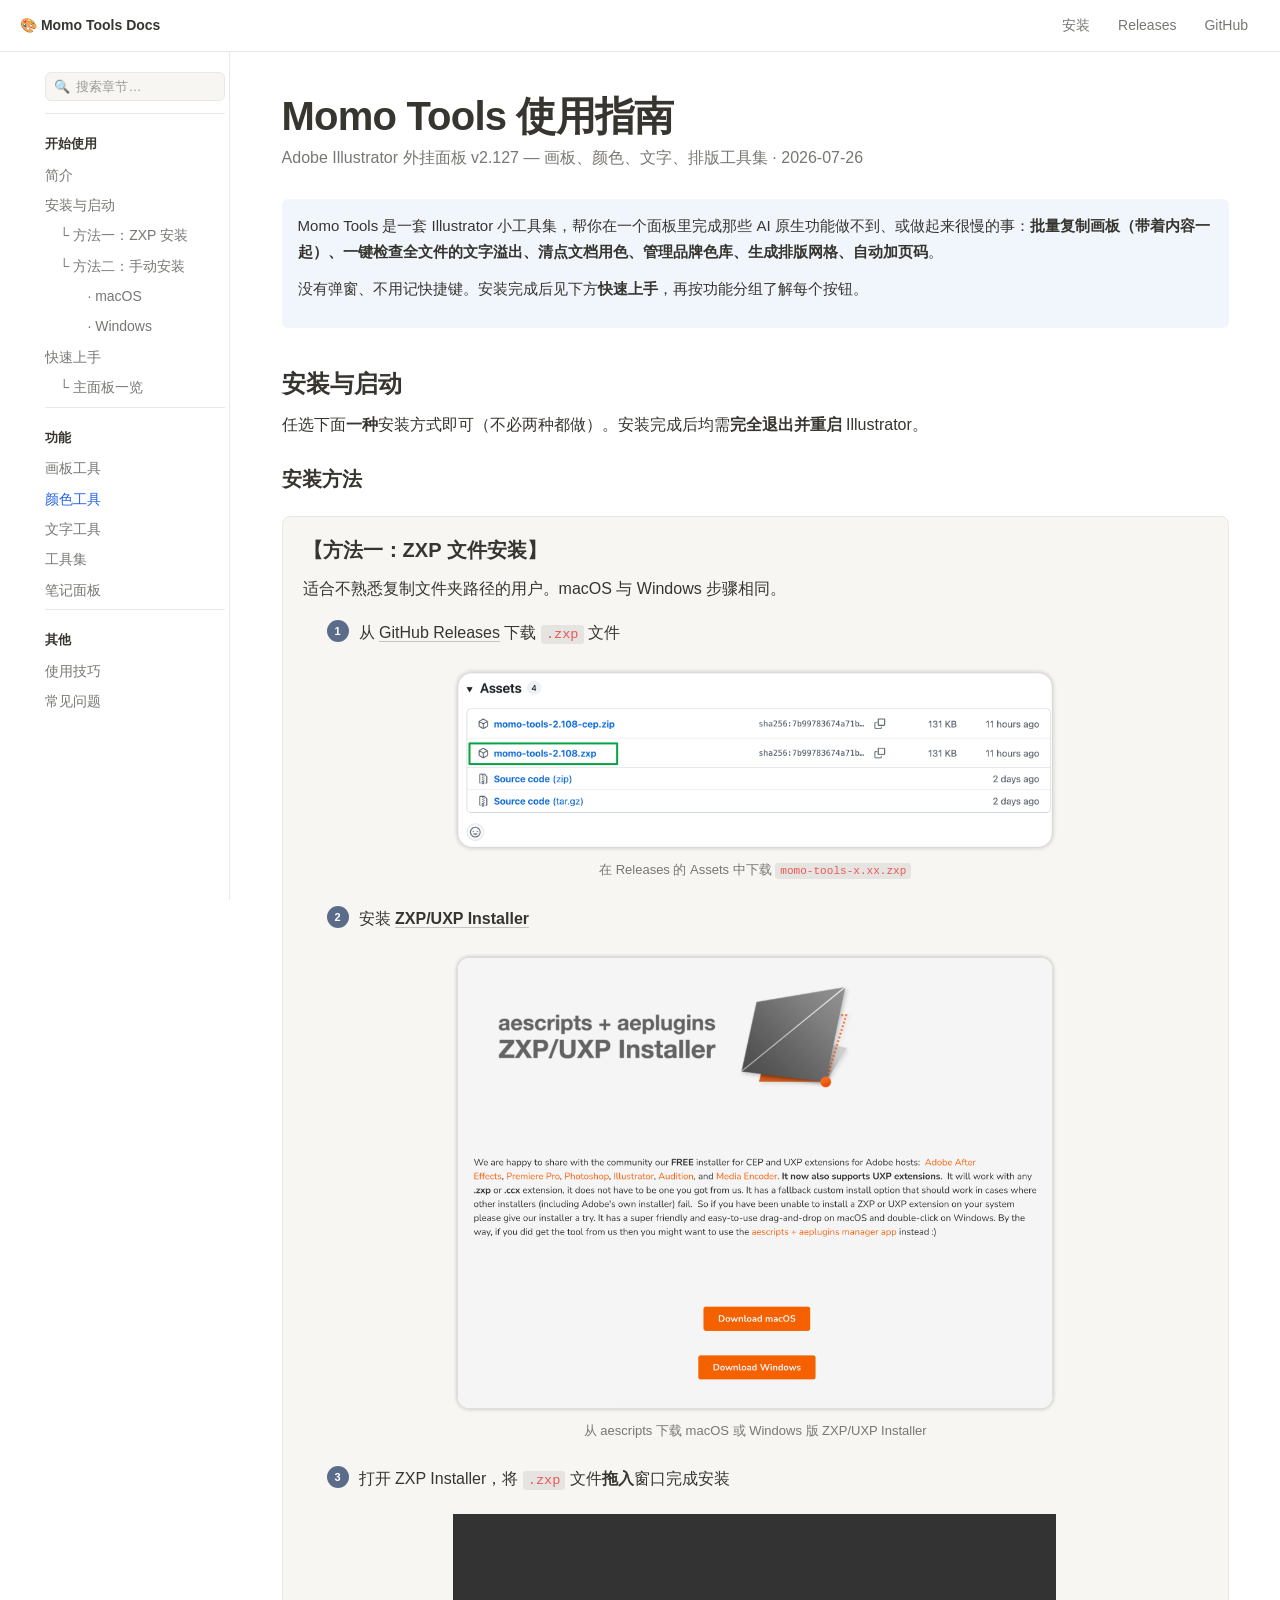
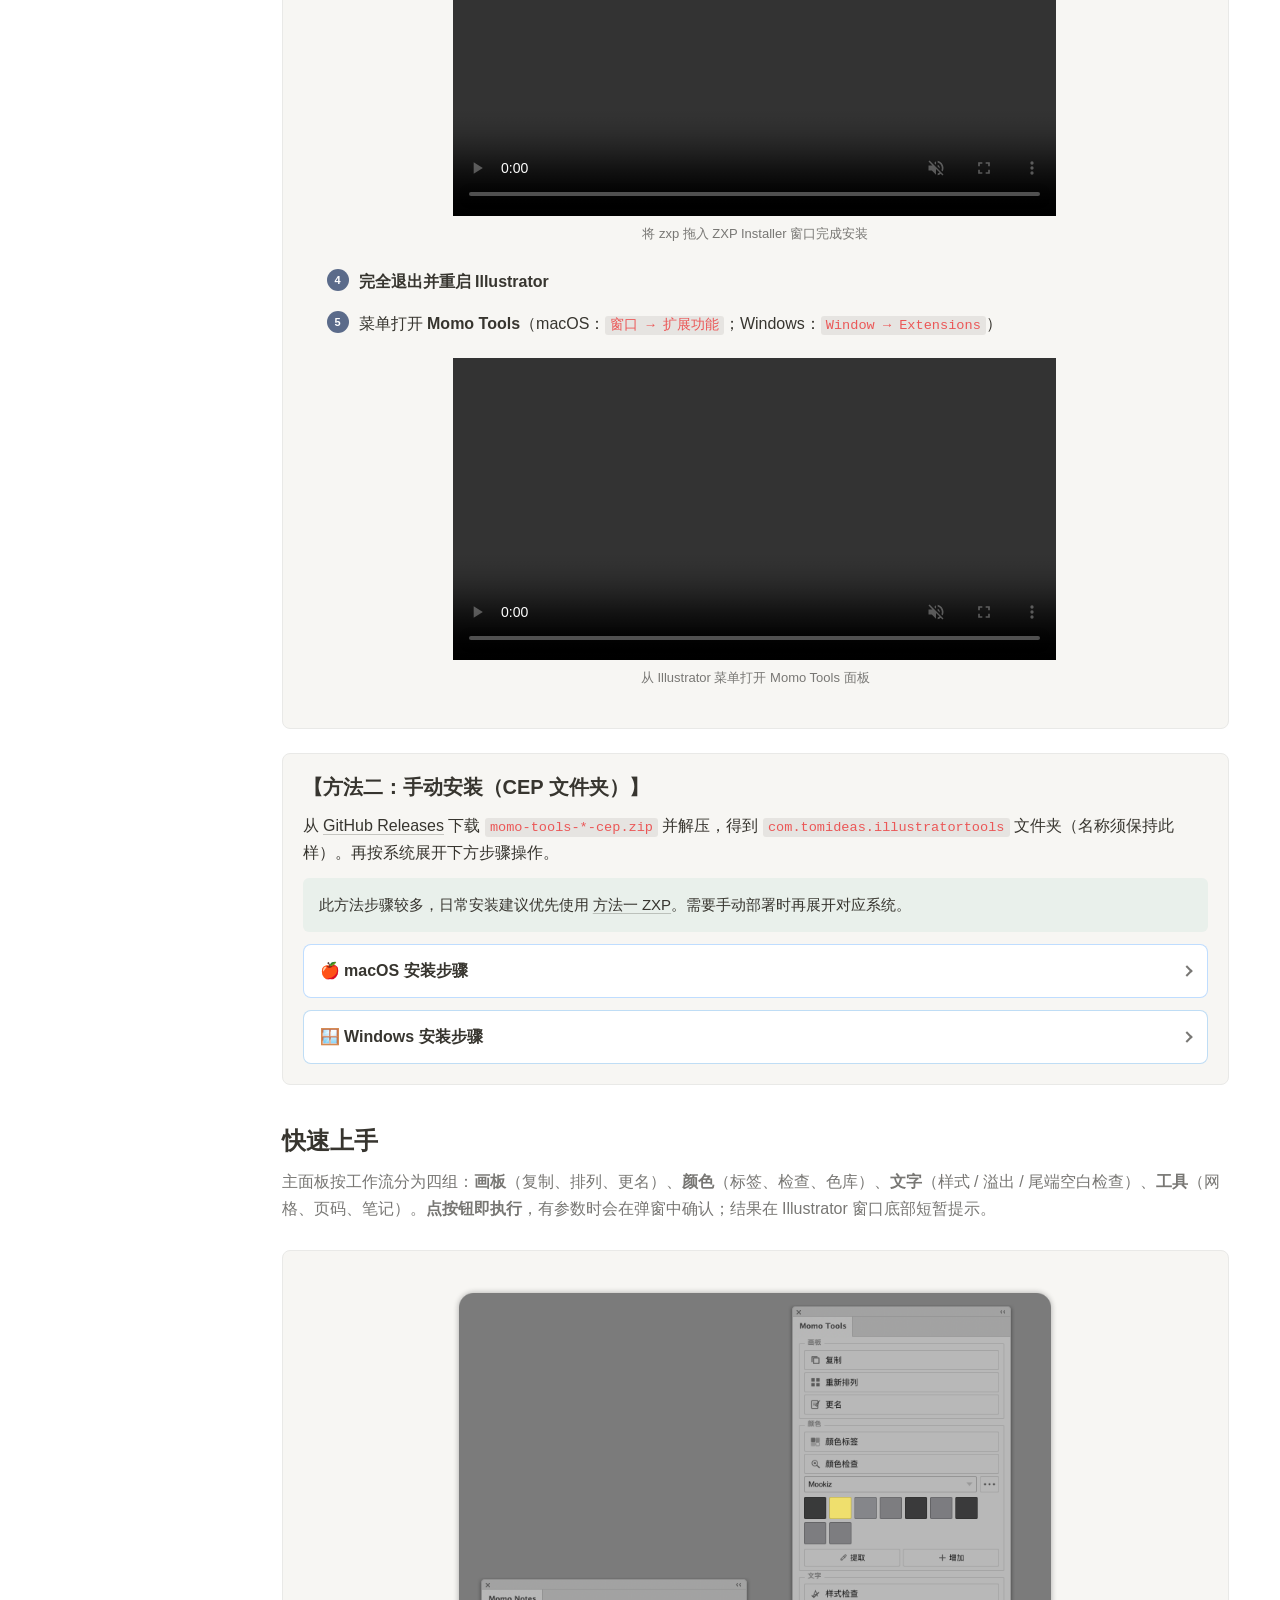
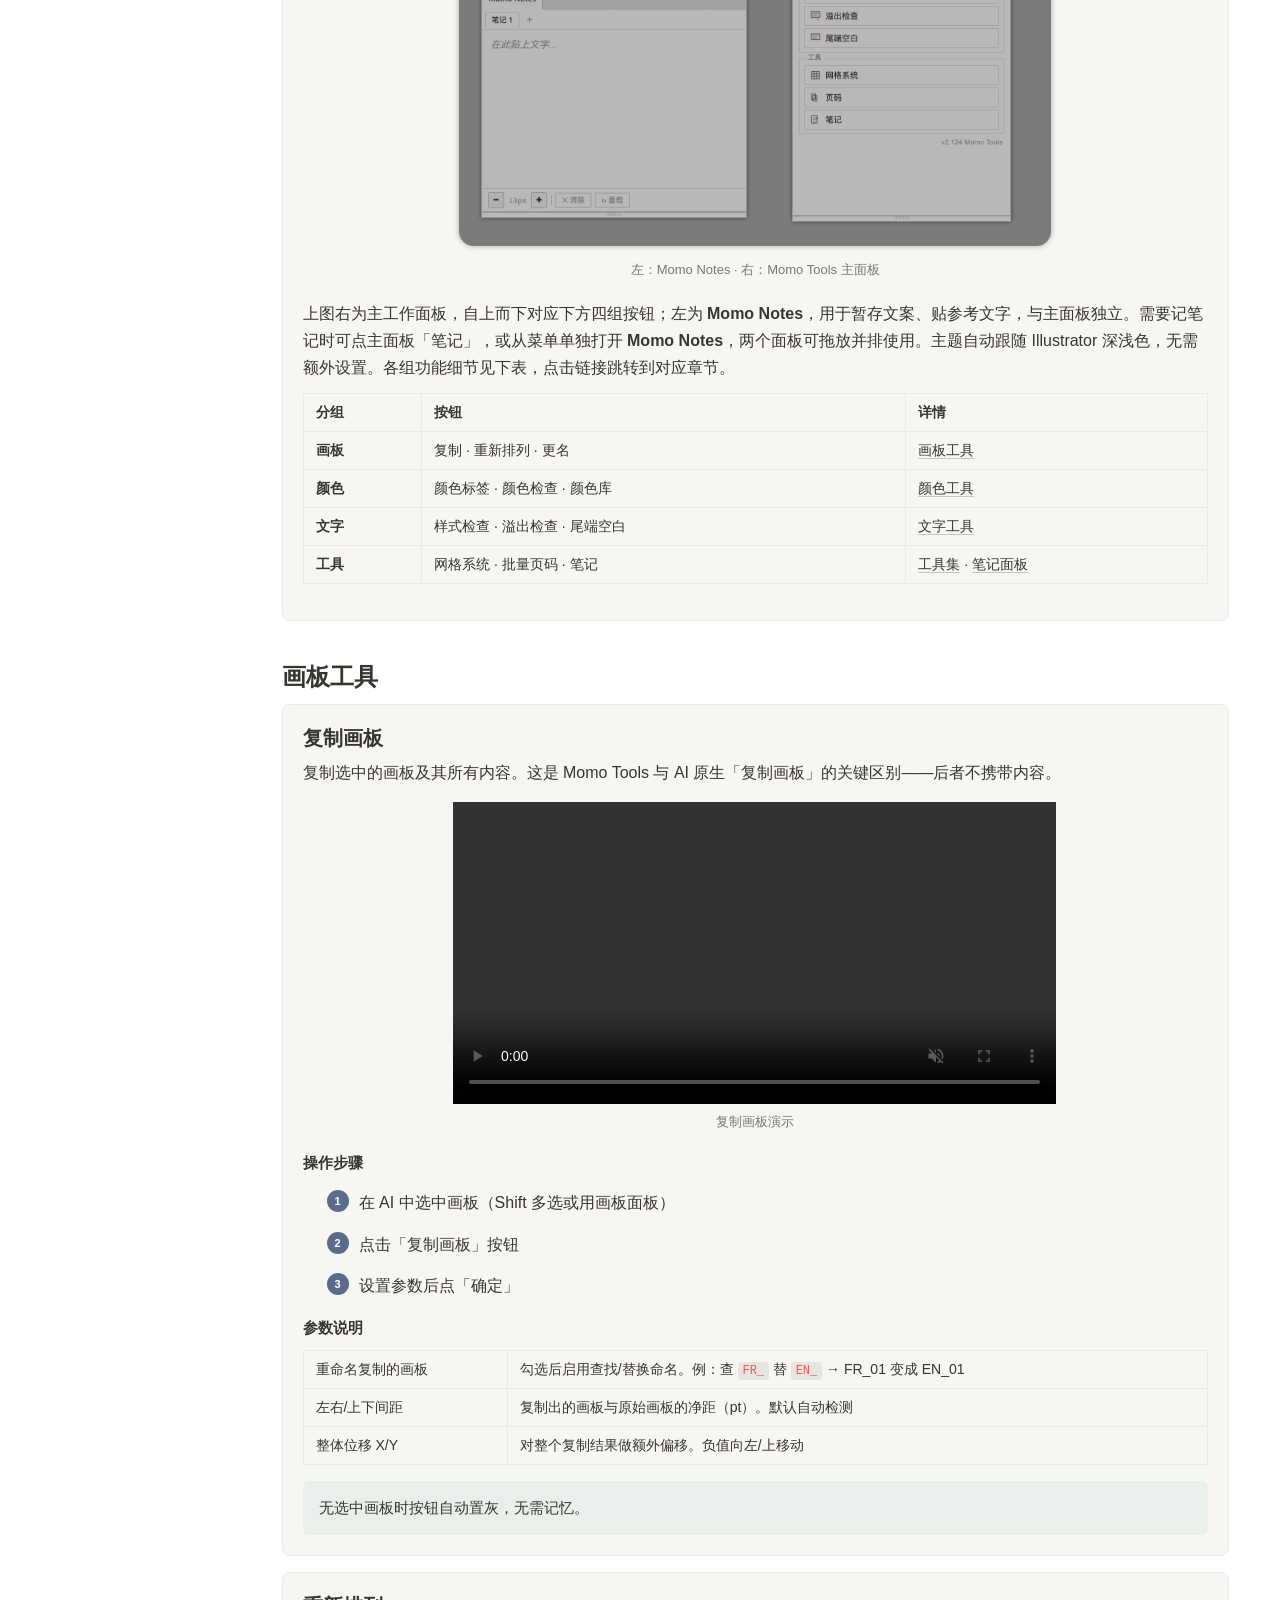
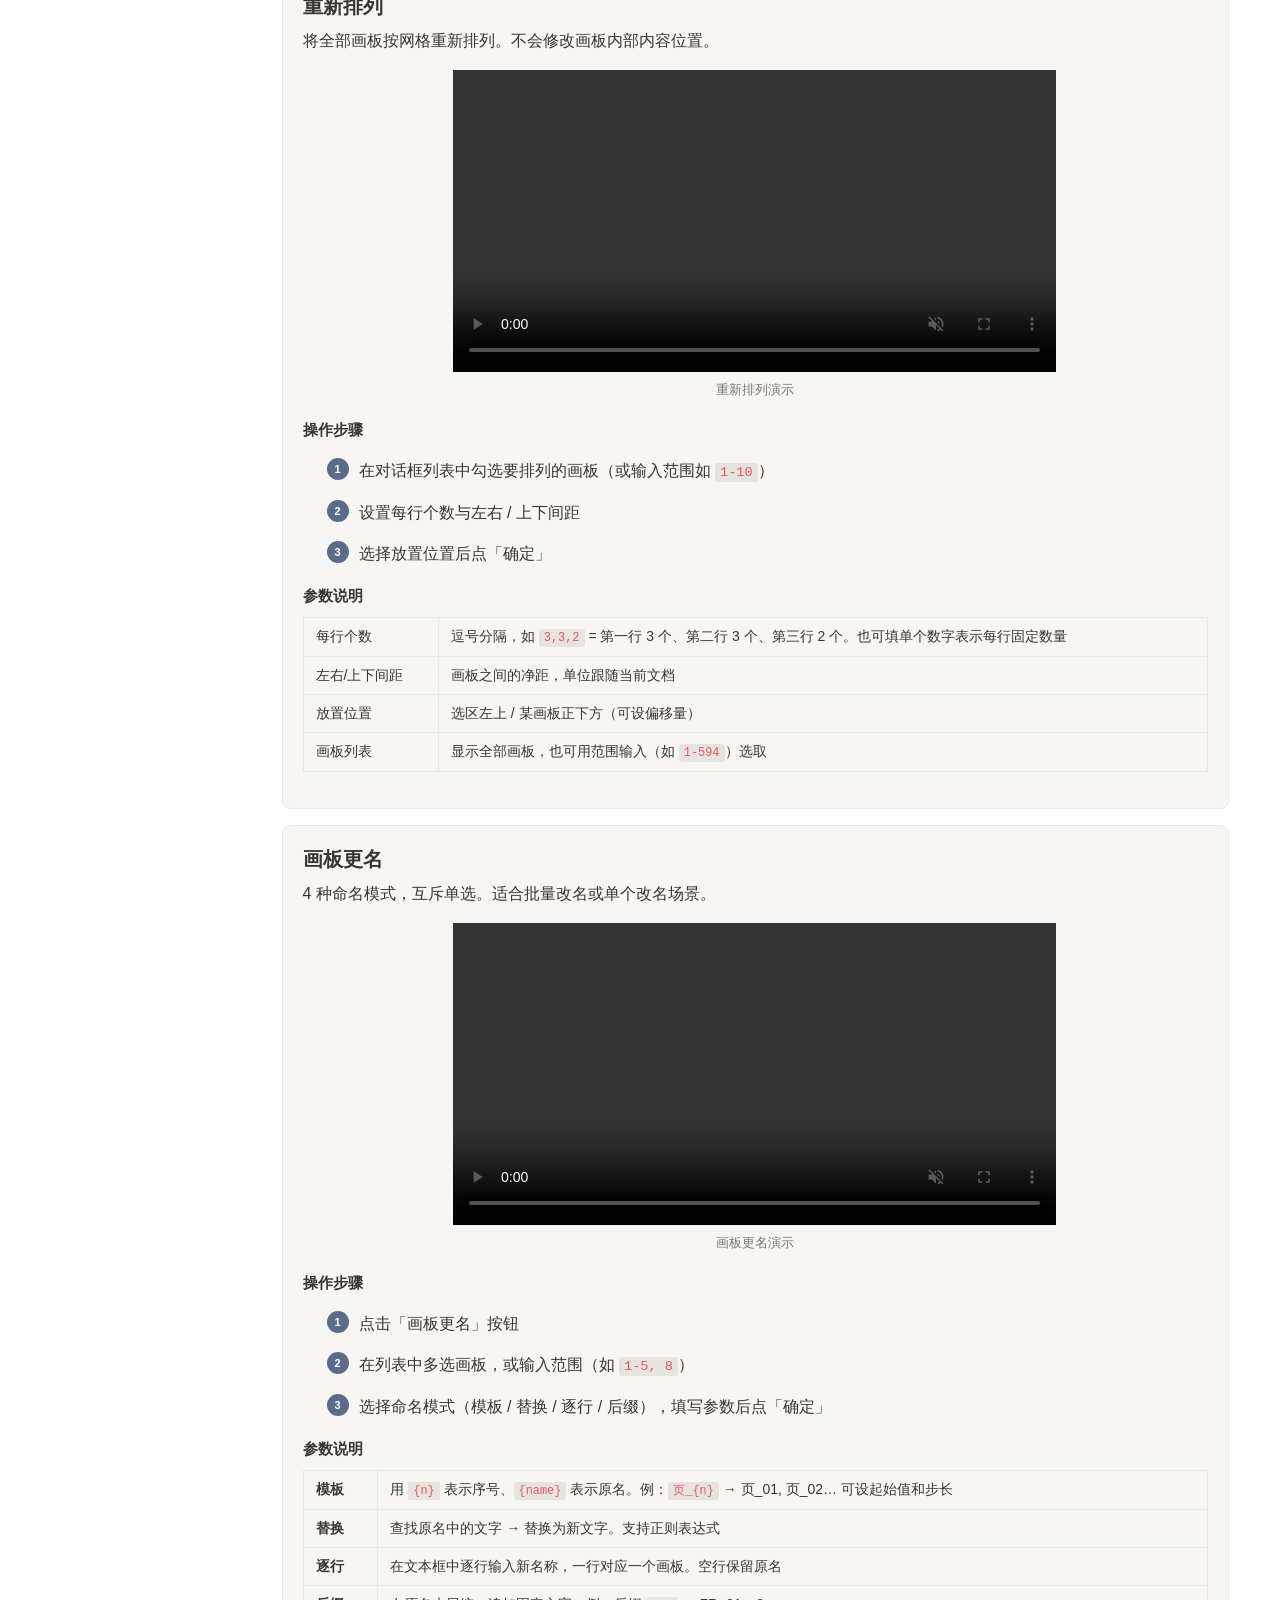
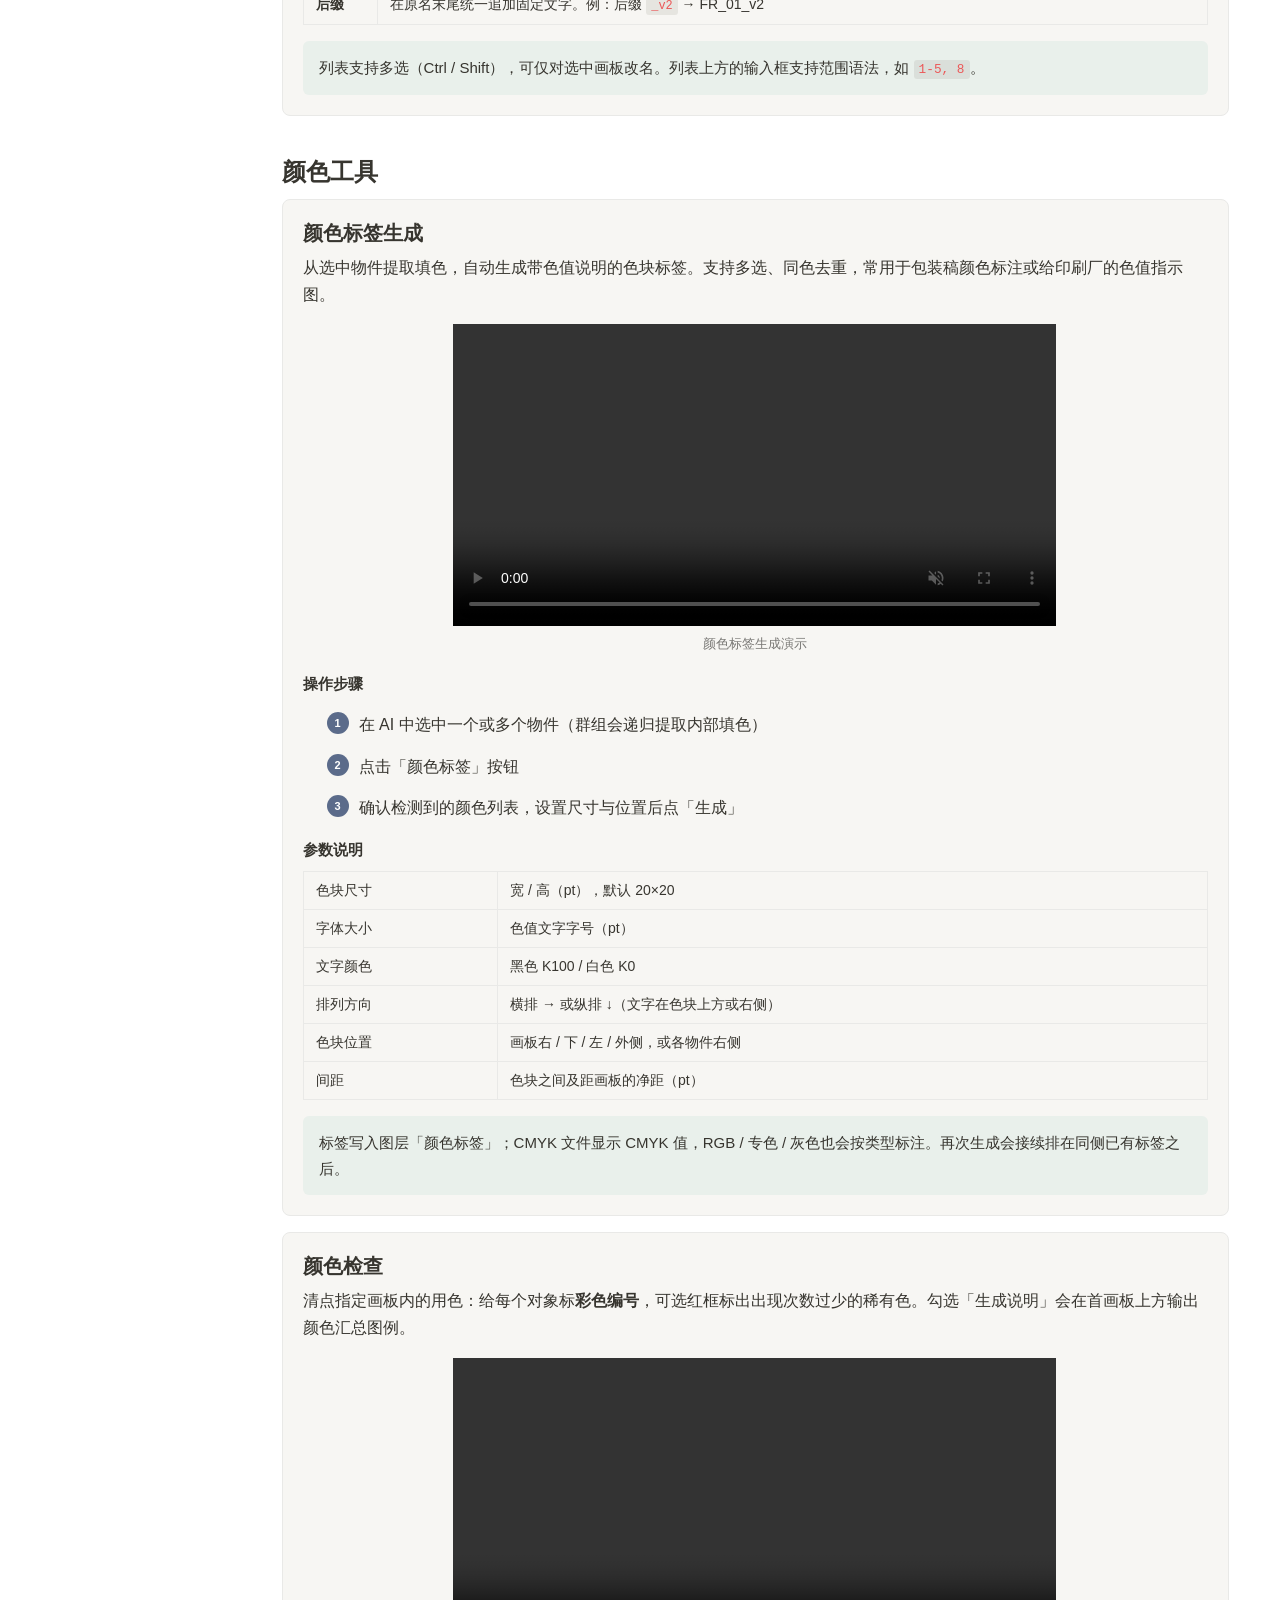
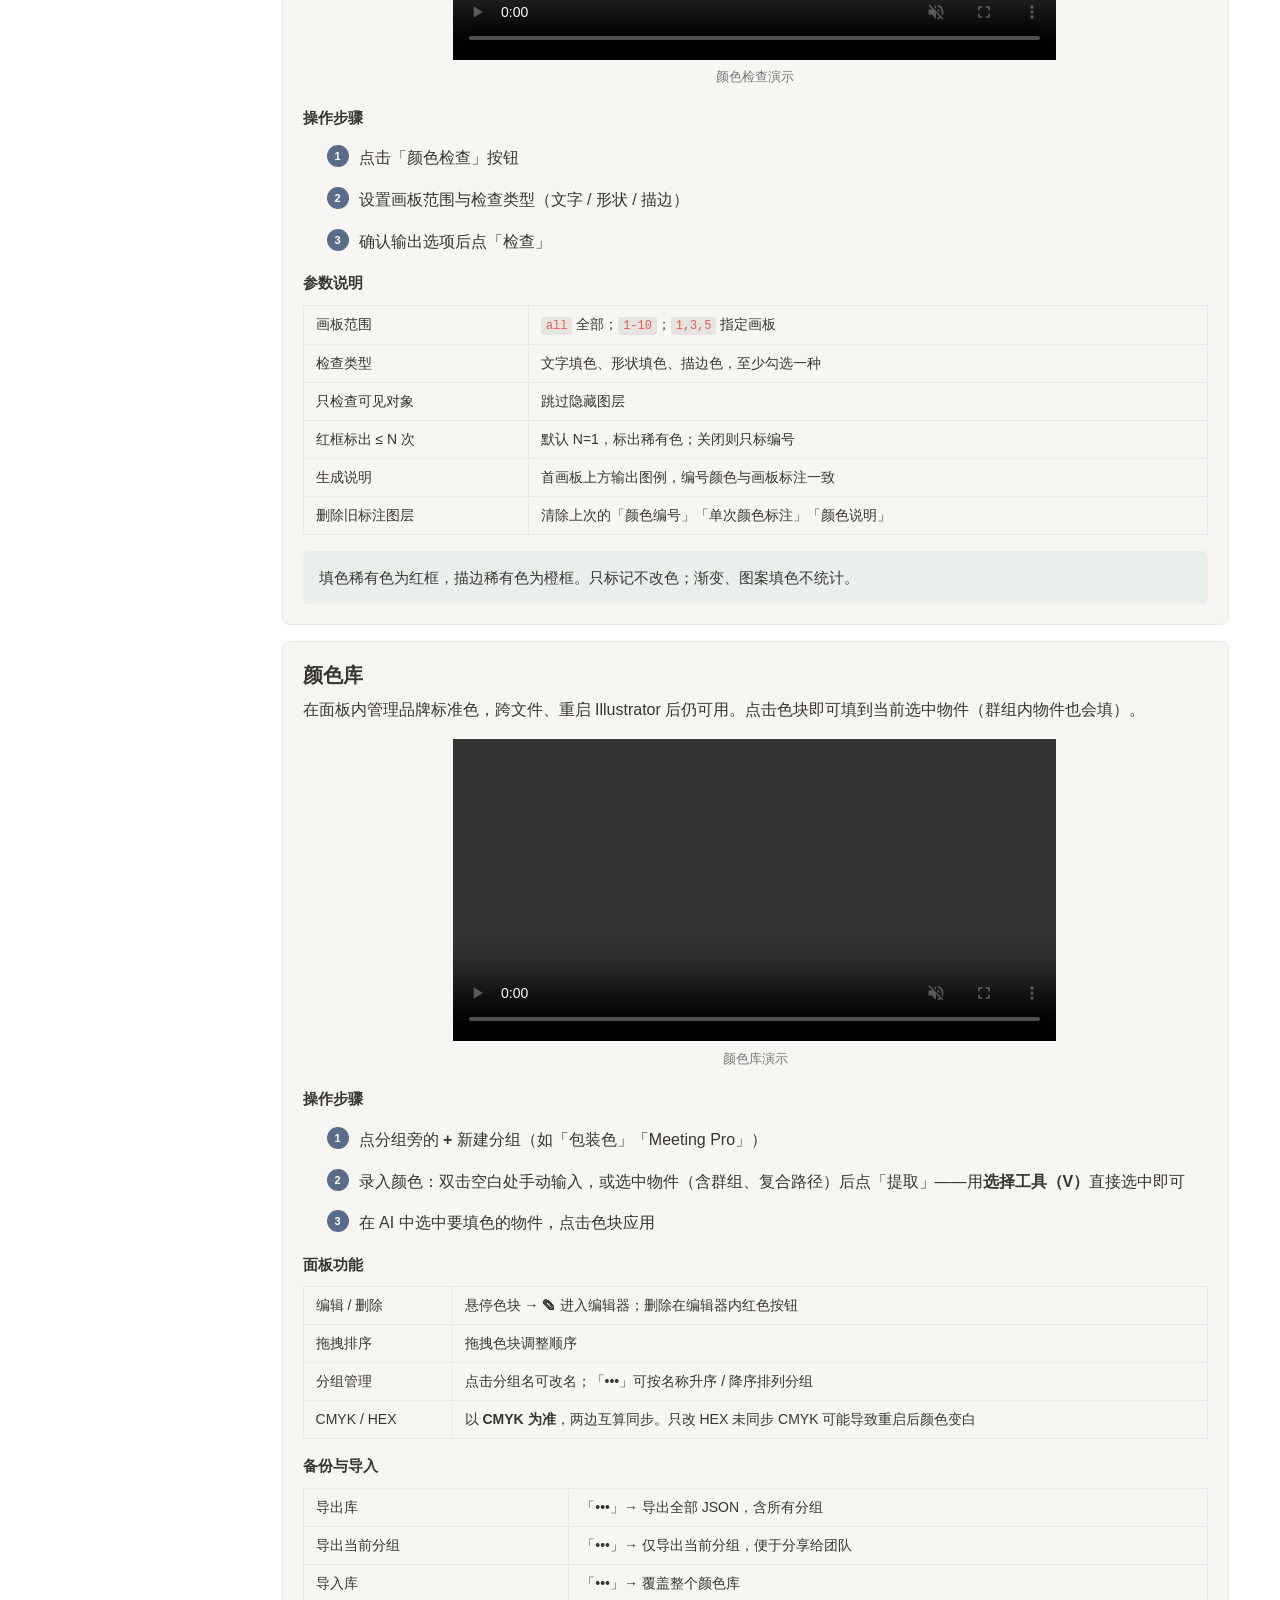
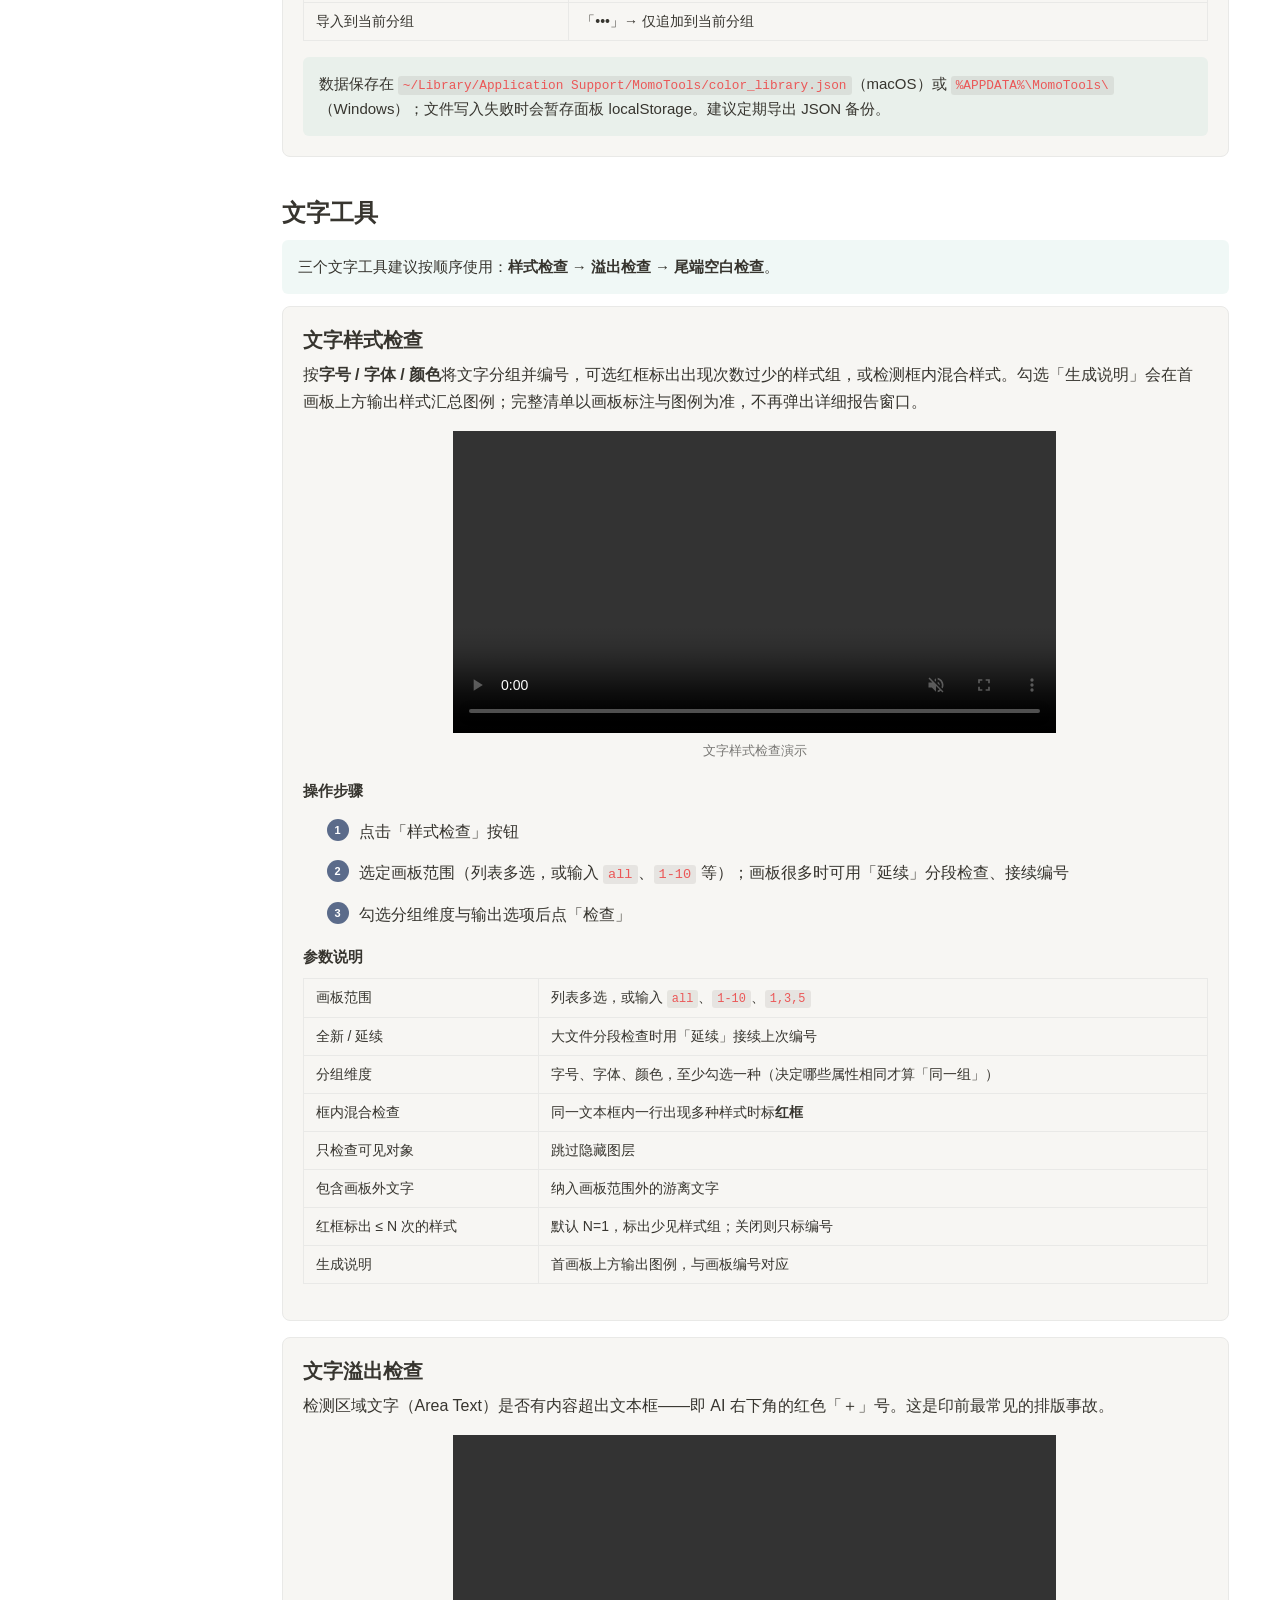
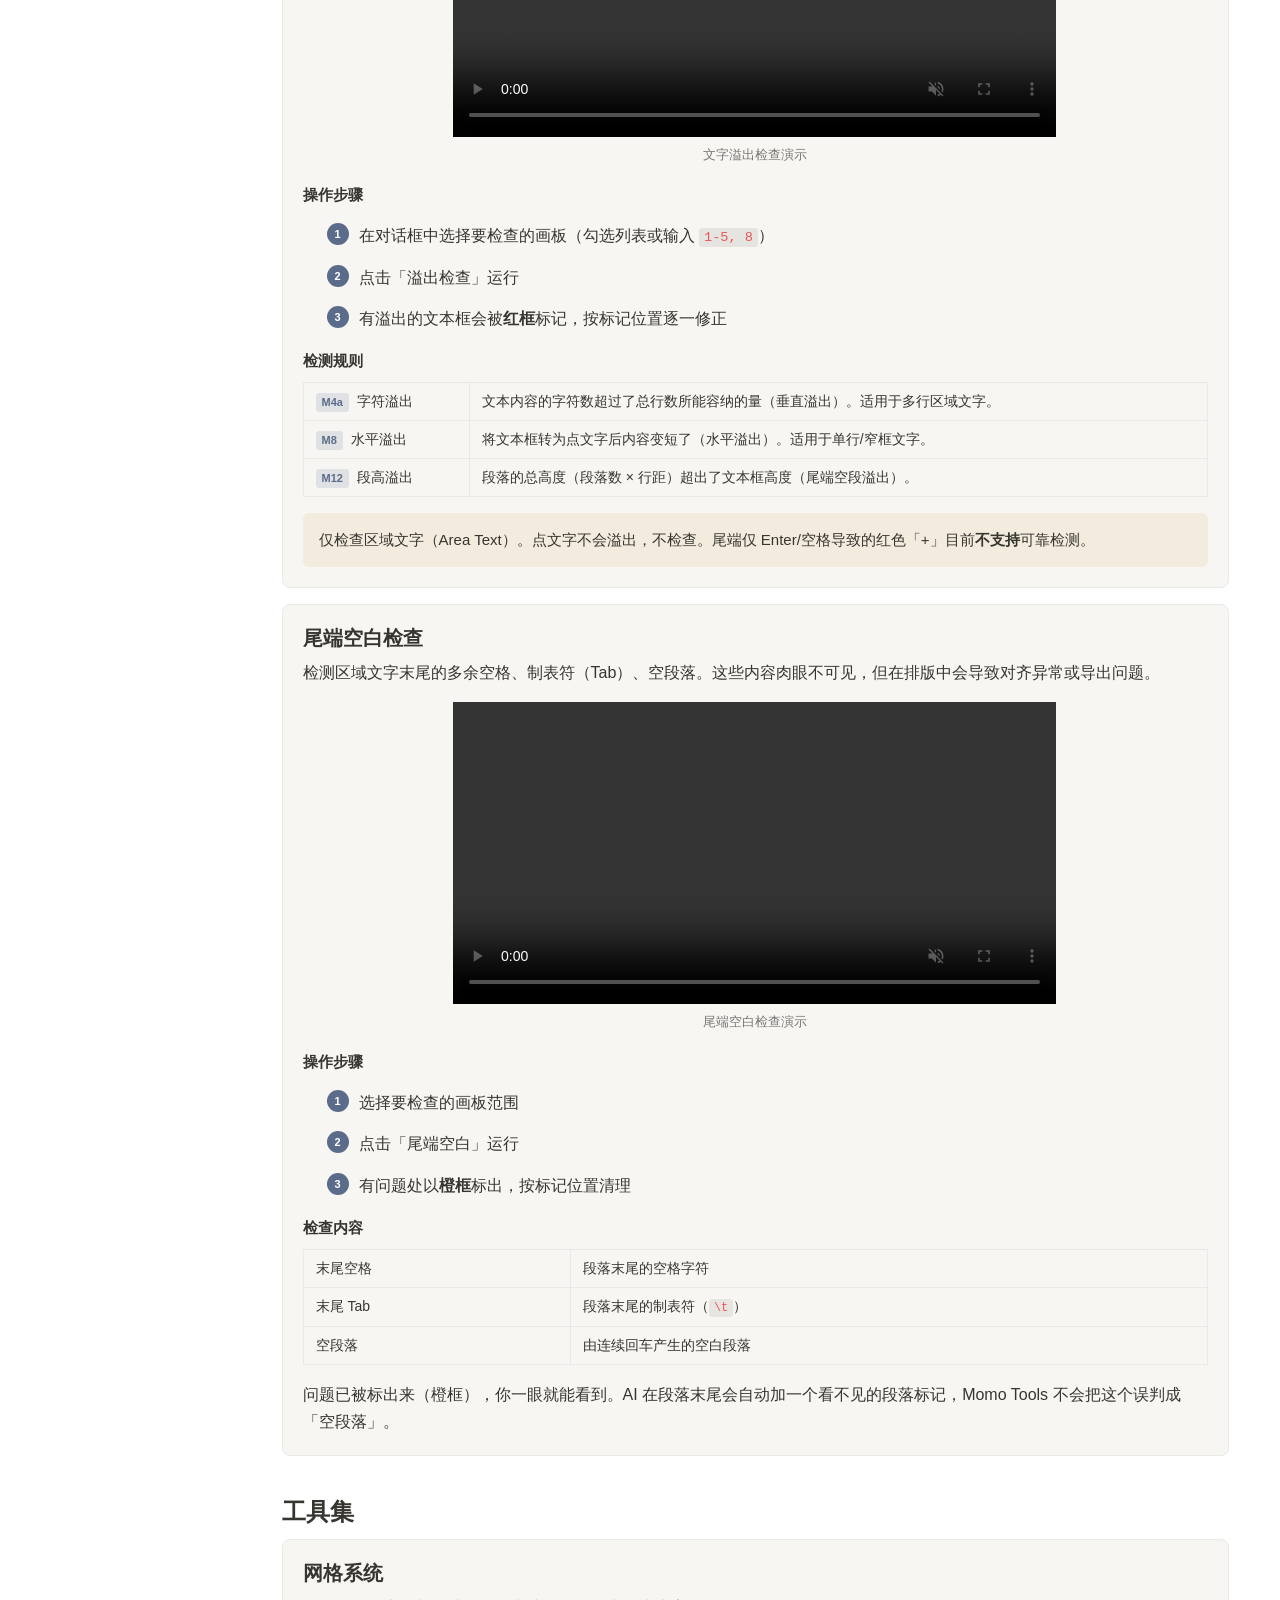
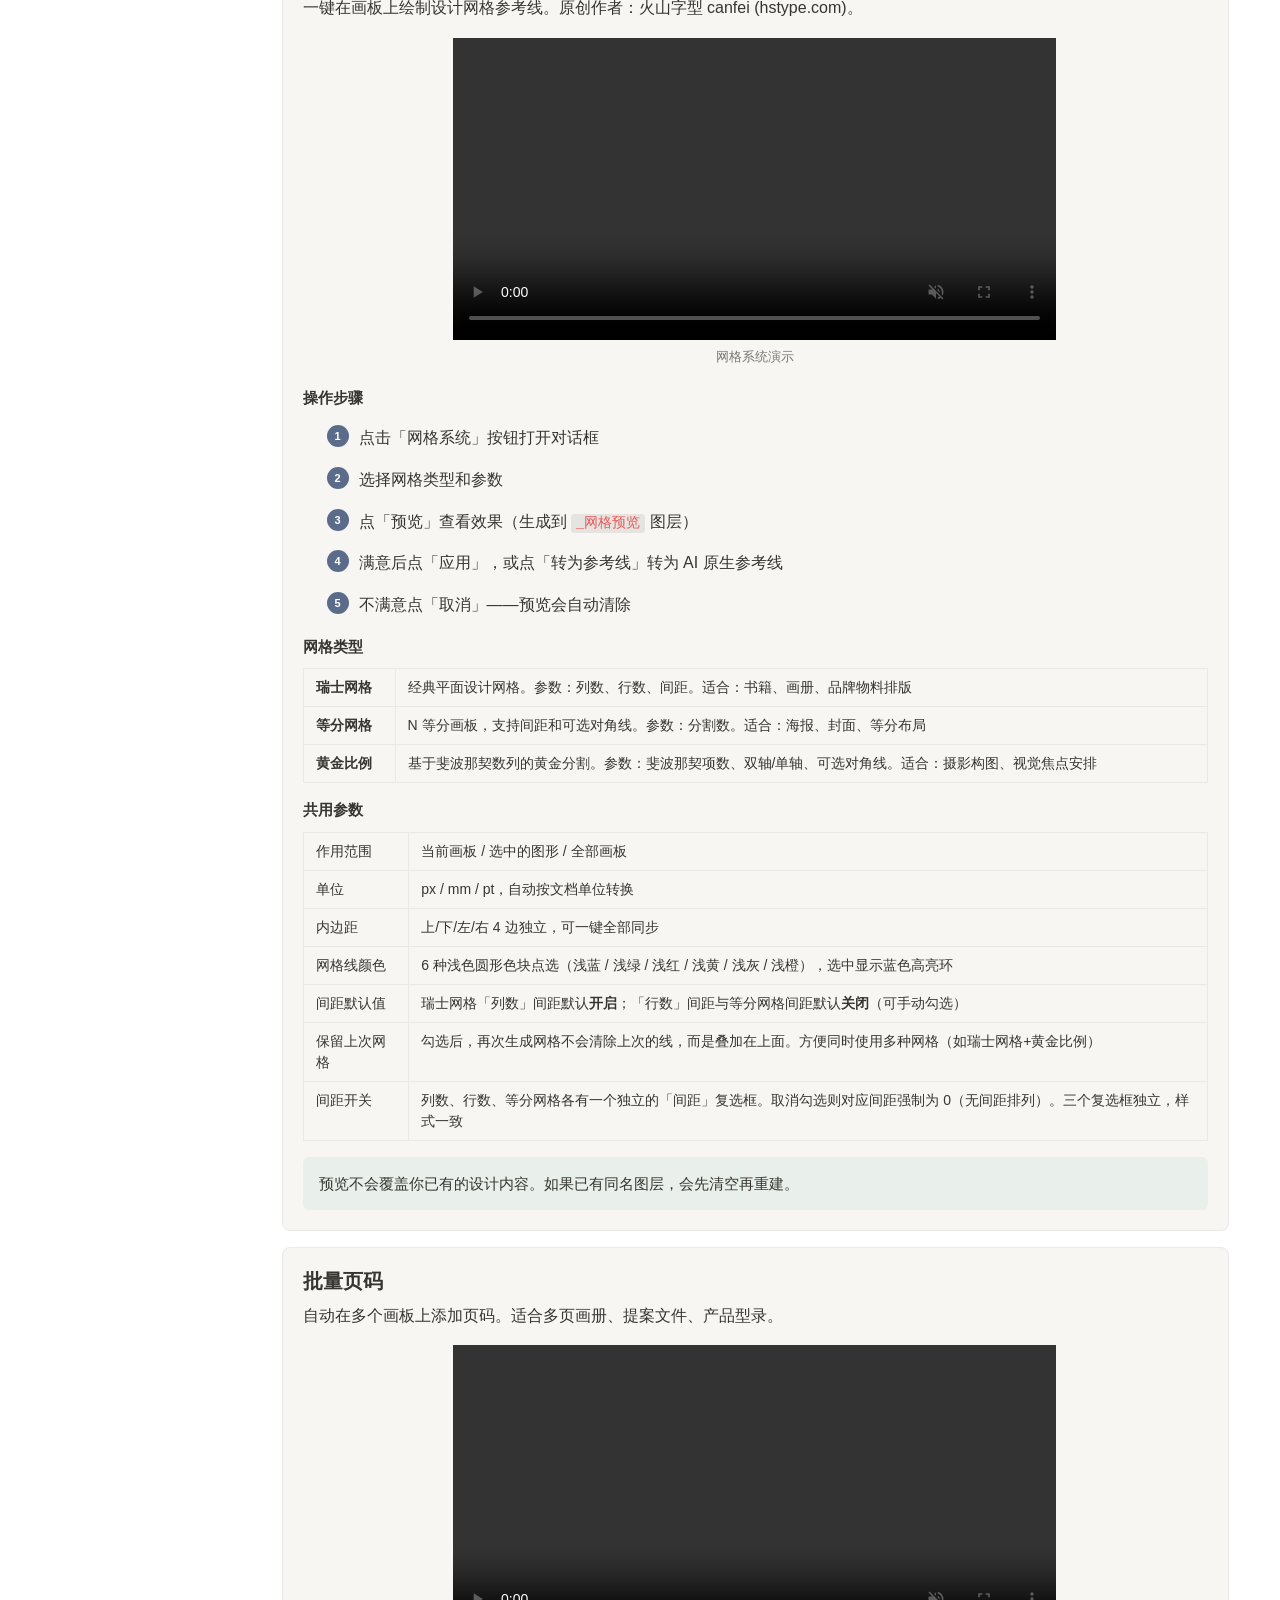
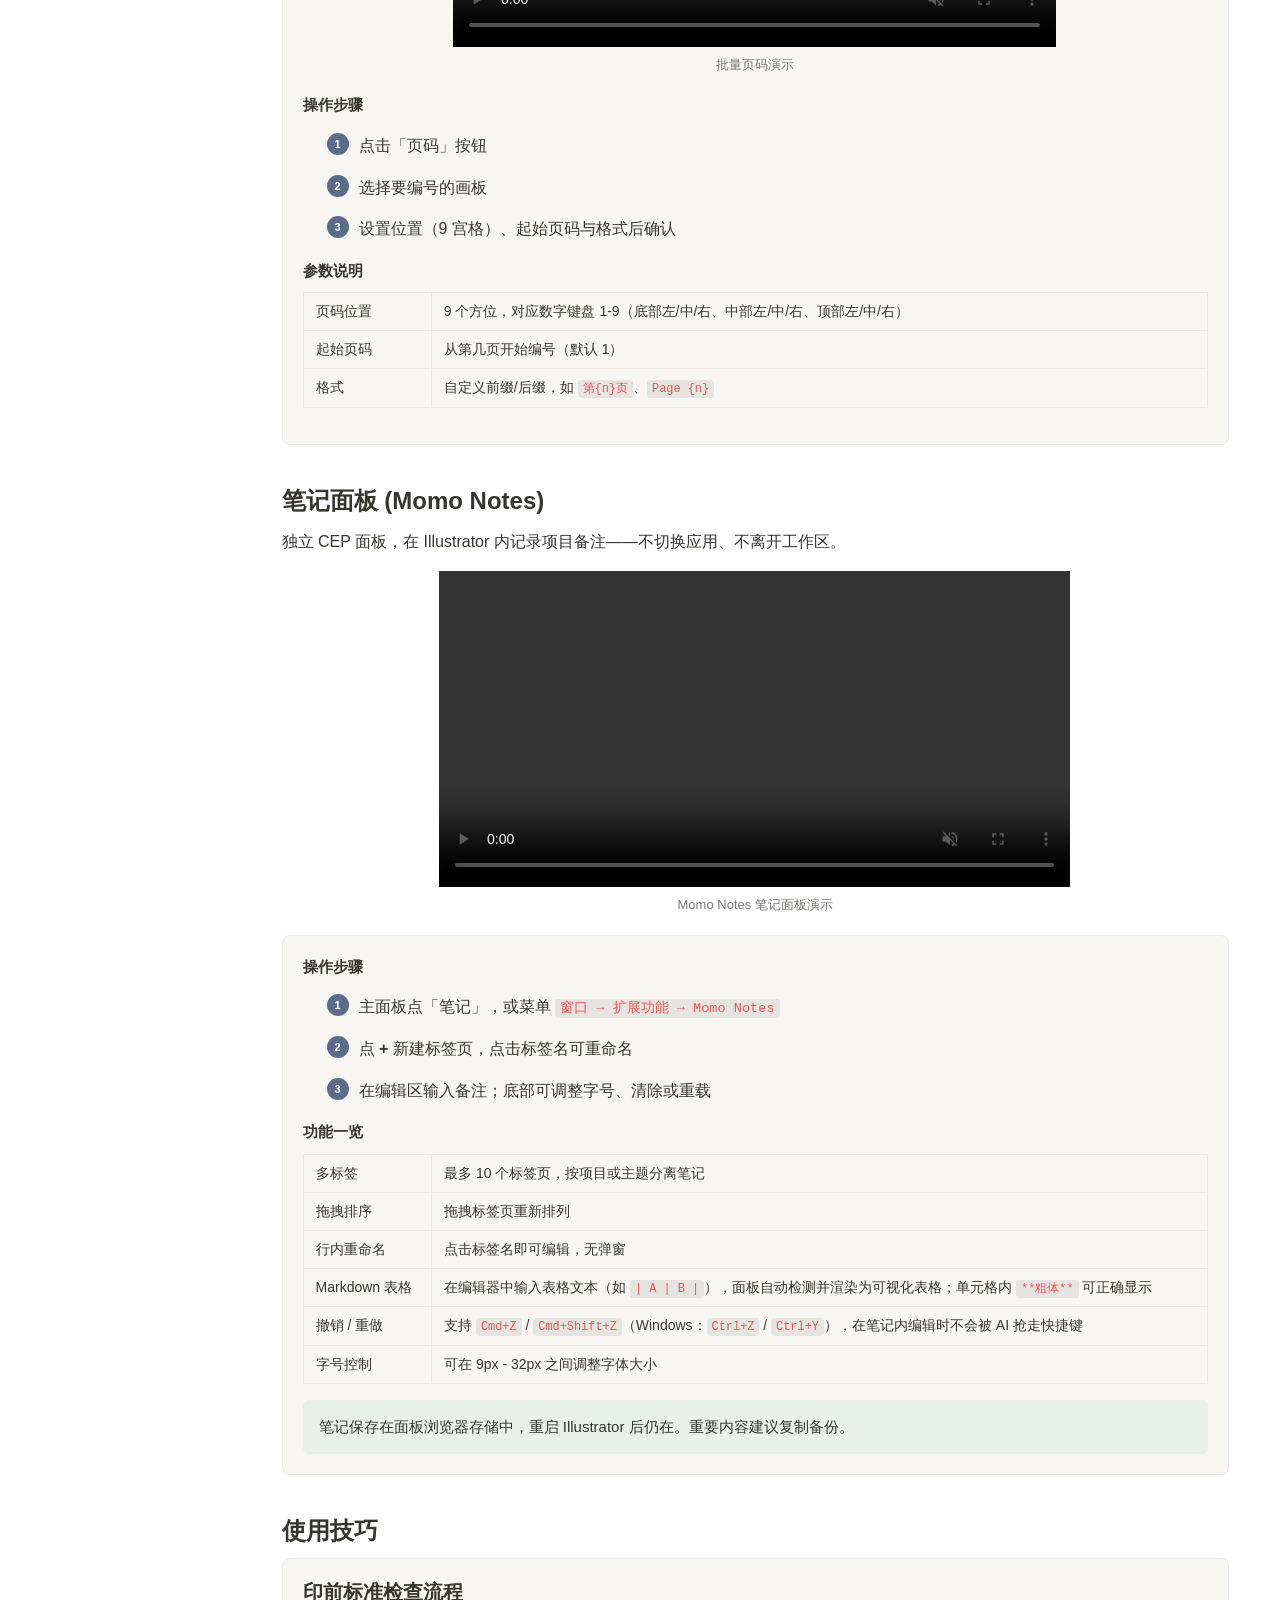
==== site/index.html @ 43fa93d0 "feat: add native select-same color shortcuts" ====
<!DOCTYPE html>
<html lang="zh-CN">
<head>
<meta charset="utf-8">
<meta name="viewport" content="width=device-width, initial-scale=1.0">
<title>Momo Tools v2.127 — 使用指南</title>
<link rel="stylesheet" href="docs.css">
<script src="docs.js" defer></script>
</head>
<body>

<header class="site-header">
  <a class="logo" href="#">🎨 Momo Tools Docs</a>
  <nav>
    <a href="#install" class="hide-mobile">安装</a>
    <a href="https://github.com/tomideas/momo-illustrator/releases" class="hide-mobile" target="_blank" rel="noopener">Releases</a>
    <a href="https://github.com/tomideas/momo-illustrator" class="hide-mobile" target="_blank" rel="noopener">GitHub</a>
    <button class="menu-toggle" type="button" aria-label="菜单">☰</button>
  </nav>
</header>

<div class="backdrop"></div>
<div class="page-wrapper">

<aside class="sidebar">
  <div class="sidebar-search">
    <span class="search-icon">🔍</span>
    <input type="search" placeholder="搜索章节…" autocomplete="off">
  </div>
  <div class="group-title">开始使用</div>
  <a href="#intro">简介</a>
  <a href="#install">安装与启动</a>
  <a href="#install-method-zxp">　└ 方法一：ZXP 安装</a>
  <a href="#install-method-cep">　└ 方法二：手动安装</a>
  <a href="#install-mac">　　　· macOS</a>
  <a href="#install-win">　　　· Windows</a>
  <a href="#quick">快速上手</a>
  <a href="#quick-panel">　└ 主面板一览</a>
  <div class="group-title">功能</div>
  <a href="#artboard">画板工具</a>
  <a href="#color">颜色工具</a>
  <a href="#text">文字工具</a>
  <a href="#tools">工具集</a>
  <a href="#notes">笔记面板</a>
  <div class="group-title">其他</div>
  <a href="#tips">使用技巧</a>
  <a href="#trouble">常见问题</a>
</aside>

<main class="main-content">

<h1 id="intro">Momo Tools 使用指南</h1>
<p class="page-desc">Adobe Illustrator 外挂面板 v2.127 — 画板、颜色、文字、排版工具集 · 2026-07-26</p>

<div class="callout info">
  <p>Momo Tools 是一套 Illustrator 小工具集，帮你在一个面板里完成那些 AI 原生功能做不到、或做起来很慢的事：<strong>批量复制画板（带着内容一起）、一键检查全文件的文字溢出、清点文档用色、管理品牌色库、生成排版网格、自动加页码</strong>。</p>
  <p>没有弹窗、不用记快捷键。安装完成后见下方<b>快速上手</b>，再按功能分组了解每个按钮。</p>
</div>

<!-- ====== 安装 ====== -->
<h2 id="install">安装与启动</h2>

<p>任选下面<b>一种</b>安装方式即可（不必两种都做）。安装完成后均需<b>完全退出并重启</b> Illustrator。</p>

<h3 id="install-methods">安装方法</h3>

<!-- ── 方法一 ZXP ── -->
<div class="card install-method" id="install-method-zxp">
  <h3>【方法一：ZXP 文件安装】</h3>
  <p>适合不熟悉复制文件夹路径的用户。macOS 与 Windows 步骤相同。</p>
  <ol class="steps">
    <li>从 <a href="https://github.com/tomideas/momo-illustrator/releases" target="_blank" rel="noopener">GitHub Releases</a> 下载 <code>.zxp</code> 文件</li>
  </ol>
  <figure class="doc-figure">
    <img class="doc-img doc-img-native" src="assets/images/install-releases-download.png" alt="GitHub Releases 下载 momo-tools-x.xx.zxp">
    <figcaption>在 Releases 的 Assets 中下载 <code>momo-tools-x.xx.zxp</code></figcaption>
  </figure>
  <ol class="steps steps-continue-from-1">
    <li>安装 <a href="https://aescripts.com/learn/post/zxp-installer?gad_source=1&amp;gad_campaignid=21051771972&amp;gbraid=0AAAAADprpt3zHNyBAMEpo2vrQSe2mP9rE&amp;gclid=Cj0KCQjwo_PRBhDNARIsAEcVALV3GlBMOLZ4ccLZ74xMORhFPK1XuaMqygiVQCLKqHvOdWchvnQTolMaAkIMEALw_wcB" target="_blank" rel="noopener"><b>ZXP/UXP Installer</b></a></li>
  </ol>
  <figure class="doc-figure">
    <img class="doc-img doc-img-native" src="assets/images/install-zxp-installer-download.png" alt="aescripts ZXP/UXP Installer 下载页">
    <figcaption>从 aescripts 下载 macOS 或 Windows 版 ZXP/UXP Installer</figcaption>
  </figure>
  <ol class="steps steps-continue-from-2">
    <li>打开 ZXP Installer，将 <code>.zxp</code> 文件<b>拖入</b>窗口完成安装</li>
  </ol>
  <figure class="doc-figure">
    <video class="doc-video" src="assets/videos/install-zxp-demo.mp4" autoplay muted loop playsinline controls preload="auto">
      您的浏览器不支持视频播放。请<a href="assets/videos/install-zxp-demo.mp4">下载视频</a>查看 ZXP 安装过程。
    </video>
    <figcaption>将 zxp 拖入 ZXP Installer 窗口完成安装</figcaption>
  </figure>
  <ol class="steps steps-continue">
    <li><b>完全退出并重启 Illustrator</b></li>
    <li>菜单打开 <b>Momo Tools</b>（macOS：<code>窗口 → 扩展功能</code>；Windows：<code>Window → Extensions</code>）</li>
  </ol>
  <figure class="doc-figure">
    <video class="doc-video" src="assets/videos/install-open-panel.mp4" autoplay muted loop playsinline controls preload="auto">
      您的浏览器不支持视频播放。请<a href="assets/videos/install-open-panel.mp4">下载视频</a>查看从菜单打开 Momo Tools 的过程。
    </video>
    <figcaption>从 Illustrator 菜单打开 Momo Tools 面板</figcaption>
  </figure>
</div>

<!-- ── 方法二 手动 CEP ── -->
<div class="card install-method" id="install-method-cep">
  <h3>【方法二：手动安装（CEP 文件夹）】</h3>
  <p>从 <a href="https://github.com/tomideas/momo-illustrator/releases" target="_blank" rel="noopener">GitHub Releases</a> 下载 <code>momo-tools-*-cep.zip</code> 并解压，得到 <code>com.tomideas.illustratortools</code> 文件夹（名称须保持此样）。再按系统展开下方步骤操作。</p>
  <p class="callout tip">此方法步骤较多，日常安装建议优先使用 <a href="#install-method-zxp">方法一 ZXP</a>。需要手动部署时再展开对应系统。</p>

  <details class="doc-toggle platform-section mac" id="install-mac">
    <summary>🍎 macOS 安装步骤</summary>
    <div class="doc-toggle-body">

  <div class="card">
    <h4>1. 创建扩展目录（首次安装必做）</h4>
    <p>macOS 通常没有现成的 CEP 文件夹，需自行创建：</p>
    <pre>mkdir -p ~/Library/Application\ Support/Adobe/CEP/extensions
open ~/Library/Application\ Support/Adobe/CEP/extensions</pre>
    <p>目标路径（Finder 中「前往文件夹」可粘贴）：</p>
    <pre>~/Library/Application Support/Adobe/CEP/extensions/</pre>
    <p>完整示例（把 <code>你的用户名</code> 换成实际用户名）：</p>
    <pre>/Users/你的用户名/Library/Application Support/Adobe/CEP/extensions/</pre>
    <!-- 截图占位：assets/images/install-mac-folder.png -->
  </div>

  <div class="card">
    <h4>2. 放入扩展文件夹</h4>
    <p>将解压得到的 <code>com.tomideas.illustratortools</code> 拖入上一步打开的 <code>extensions</code> 文件夹。</p>
    <p>最终应存在：</p>
    <pre>.../CEP/extensions/com.tomideas.illustratortools/</pre>
  </div>

  <div class="card" id="install-debug-mac">
    <h4>3. 启用未签名扩展（首次必做）</h4>
    <p>Momo Tools 为开发版 CEP 扩展，须开启 <b>PlayerDebugMode</b>。请先<b>完全退出</b> Illustrator，再打开「终端」执行：</p>
    <pre>defaults write com.adobe.CSXS.11 PlayerDebugMode 1
defaults write com.adobe.CSXS.12 PlayerDebugMode 1</pre>
    <p class="callout info">Illustrator 2024 及更新版本通常对应 <b>CSXS.12</b>；较旧版本用 <b>CSXS.11</b>。两条都执行可兼容不同版本。</p>
  </div>

  <div class="card">
    <h4>4. 启动面板</h4>
    <ol class="steps">
      <li>完全退出并重新打开 Adobe Illustrator</li>
      <li>菜单栏：<b>窗口</b> → <b>扩展功能</b> → <b>Momo Tools</b>（部分版本为 <b>窗口</b> → <b>扩展</b>）</li>
      <li>笔记面板：<b>窗口</b> → <b>扩展功能</b> → <b>Momo Notes</b>，或主面板「笔记」按钮</li>
    </ol>
    <p>面板底部显示版本号即表示加载成功。</p>
  </div>

  <div class="card">
    <h4>5. 卸载（macOS）</h4>
    <p>删除以下文件夹后重启 Illustrator：</p>
    <pre>~/Library/Application Support/Adobe/CEP/extensions/com.tomideas.illustratortools</pre>
    <p class="callout tip">颜色库在 <code>~/Library/Application Support/MomoTools/</code>，笔记在面板存储中，卸载扩展不会删除它们。</p>
  </div>

    </div>
  </details>

  <details class="doc-toggle platform-section win" id="install-win">
    <summary>🪟 Windows 安装步骤</summary>
    <div class="doc-toggle-body">

  <div class="card">
    <h4>1. 创建扩展目录（首次安装必做）</h4>
    <p>Windows 通常没有现成的 CEP 文件夹，需自行创建。任选一种方式：</p>
    <p><b>方式 A — 资源管理器</b></p>
    <ol>
      <li>打开资源管理器，地址栏输入 <code>%APPDATA%</code> 回车</li>
      <li>若无 <code>Adobe</code> 文件夹则新建</li>
      <li>在 <code>Adobe</code> 下新建 <code>CEP</code>，再在 <code>CEP</code> 下新建 <code>extensions</code></li>
    </ol>
    <p><b>方式 B — 命令提示符</b></p>
    <pre>mkdir "%APPDATA%\Adobe\CEP\extensions"
explorer "%APPDATA%\Adobe\CEP\extensions"</pre>
    <p>目标路径：</p>
    <pre>%APPDATA%\Adobe\CEP\extensions\</pre>
    <p>完整示例：</p>
    <pre>C:\Users\你的用户名\AppData\Roaming\Adobe\CEP\extensions\</pre>
    <!-- 截图占位：assets/images/install-win-folder.png -->
  </div>

  <div class="card">
    <h4>2. 放入扩展文件夹</h4>
    <p>将解压得到的 <code>com.tomideas.illustratortools</code> 文件夹复制到 <code>extensions</code> 内。</p>
    <p>最终应存在：</p>
    <pre>...\Adobe\CEP\extensions\com.tomideas.illustratortools\</pre>
  </div>

  <div class="card" id="install-debug-win">
    <h4>3. 启用未签名扩展（首次必做）</h4>
    <p>请先<b>完全退出</b> Illustrator，打开「命令提示符」执行：</p>
    <pre>reg add HKCU\Software\Adobe\CSXS.11 /v PlayerDebugMode /t REG_SZ /d 1 /f
reg add HKCU\Software\Adobe\CSXS.12 /v PlayerDebugMode /t REG_SZ /d 1 /f</pre>
    <p class="callout info">Illustrator 2024 及更新版本通常对应 <b>CSXS.12</b>；较旧版本用 <b>CSXS.11</b>。两条都执行可兼容不同版本。</p>
  </div>

  <div class="card">
    <h4>4. 启动面板</h4>
    <ol class="steps">
      <li>完全退出并重新打开 Adobe Illustrator</li>
      <li>菜单栏：<b>Window</b> → <b>Extensions</b> → <b>Momo Tools</b></li>
      <li>笔记面板：<b>Window</b> → <b>Extensions</b> → <b>Momo Notes</b>，或主面板「笔记」按钮</li>
    </ol>
    <p>面板底部显示版本号即表示加载成功。</p>
  </div>

  <div class="card">
    <h4>5. 卸载（Windows）</h4>
    <p>删除以下文件夹后重启 Illustrator：</p>
    <pre>%APPDATA%\Adobe\CEP\extensions\com.tomideas.illustratortools</pre>
    <p class="callout tip">颜色库在 <code>%APPDATA%\MomoTools\</code>，笔记在面板存储中，卸载扩展不会删除它们。</p>
  </div>

    </div>
  </details>
</div>

<!-- ====== 快速上手 ====== -->
<h2 id="quick">快速上手</h2>
<p class="page-desc">主面板按工作流分为四组：<b>画板</b>（复制、排列、更名）、<b>颜色</b>（标签、检查、色库）、<b>文字</b>（样式 / 溢出 / 尾端空白检查）、<b>工具</b>（网格、页码、笔记）。<b>点按钮即执行</b>，有参数时会在弹窗中确认；结果在 Illustrator 窗口底部短暂提示。</p>

<div class="card" id="quick-panel">
  <figure class="doc-figure">
    <img class="doc-img doc-img-native" src="assets/images/panel-layout.png" alt="Momo Tools 主面板与 Momo Notes 笔记面板">
    <figcaption>左：Momo Notes · 右：Momo Tools 主面板</figcaption>
  </figure>
  <p>上图右为主工作面板，自上而下对应下方四组按钮；左为 <b>Momo Notes</b>，用于暂存文案、贴参考文字，与主面板独立。需要记笔记时可点主面板「笔记」，或从菜单单独打开 <b>Momo Notes</b>，两个面板可拖放并排使用。主题自动跟随 Illustrator 深浅色，无需额外设置。各组功能细节见下表，点击链接跳转到对应章节。</p>
  <table>
    <tr><th>分组</th><th>按钮</th><th>详情</th></tr>
    <tr><td><b>画板</b></td><td>复制 · 重新排列 · 更名</td><td><a href="#artboard">画板工具</a></td></tr>
    <tr><td><b>颜色</b></td><td>颜色标签 · 颜色检查 · 颜色库</td><td><a href="#color">颜色工具</a></td></tr>
    <tr><td><b>文字</b></td><td>样式检查 · 溢出检查 · 尾端空白</td><td><a href="#text">文字工具</a></td></tr>
    <tr><td><b>工具</b></td><td>网格系统 · 批量页码 · 笔记</td><td><a href="#tools">工具集</a> · <a href="#notes">笔记面板</a></td></tr>
  </table>
</div>

<!-- ====== 画板工具 ====== -->
<h2 id="artboard">画板工具</h2>

<div class="card">
  <h3>复制画板</h3>
  <p>复制选中的画板及其所有内容。这是 Momo Tools 与 AI 原生「复制画板」的关键区别——后者不携带内容。</p>

  <figure class="doc-figure">
    <video class="doc-video" src="assets/videos/artboard-duplicate.mp4" autoplay muted loop playsinline controls preload="auto">
      您的浏览器不支持视频播放。请<a href="assets/videos/artboard-duplicate.mp4">下载视频</a>查看复制画板演示。
    </video>
    <figcaption>复制画板演示</figcaption>
  </figure>

  <h4>操作步骤</h4>
  <ol class="steps">
    <li>在 AI 中选中画板（Shift 多选或用画板面板）</li>
    <li>点击「复制画板」按钮</li>
    <li>设置参数后点「确定」</li>
  </ol>

  <h4>参数说明</h4>
  <table>
    <tr><td>重命名复制的画板</td><td>勾选后启用查找/替换命名。例：查 <code>FR_</code> 替 <code>EN_</code> → FR_01 变成 EN_01</td></tr>
    <tr><td>左右/上下间距</td><td>复制出的画板与原始画板的净距（pt）。默认自动检测</td></tr>
    <tr><td>整体位移 X/Y</td><td>对整个复制结果做额外偏移。负值向左/上移动</td></tr>
  </table>

  <p class="callout tip">无选中画板时按钮自动置灰，无需记忆。</p>
</div>

<div class="card">
  <h3>重新排列</h3>
  <p>将全部画板按网格重新排列。不会修改画板内部内容位置。</p>

  <figure class="doc-figure">
    <video class="doc-video" src="assets/videos/artboard-relayout.mp4" autoplay muted loop playsinline controls preload="auto">
      您的浏览器不支持视频播放。请<a href="assets/videos/artboard-relayout.mp4">下载视频</a>查看重新排列演示。
    </video>
    <figcaption>重新排列演示</figcaption>
  </figure>

  <h4>操作步骤</h4>
  <ol class="steps">
    <li>在对话框列表中勾选要排列的画板（或输入范围如 <code>1-10</code>）</li>
    <li>设置每行个数与左右 / 上下间距</li>
    <li>选择放置位置后点「确定」</li>
  </ol>

  <h4>参数说明</h4>
  <table>
    <tr><td>每行个数</td><td>逗号分隔，如 <code>3,3,2</code> = 第一行 3 个、第二行 3 个、第三行 2 个。也可填单个数字表示每行固定数量</td></tr>
    <tr><td>左右/上下间距</td><td>画板之间的净距，单位跟随当前文档</td></tr>
    <tr><td>放置位置</td><td>选区左上 / 某画板正下方（可设偏移量）</td></tr>
    <tr><td>画板列表</td><td>显示全部画板，也可用范围输入（如 <code>1-594</code>）选取</td></tr>
  </table>
</div>

<div class="card">
  <h3>画板更名</h3>
  <p>4 种命名模式，互斥单选。适合批量改名或单个改名场景。</p>

  <figure class="doc-figure">
    <video class="doc-video" src="assets/videos/artboard-rename.mp4" autoplay muted loop playsinline controls preload="auto">
      您的浏览器不支持视频播放。请<a href="assets/videos/artboard-rename.mp4">下载视频</a>查看画板更名演示。
    </video>
    <figcaption>画板更名演示</figcaption>
  </figure>

  <h4>操作步骤</h4>
  <ol class="steps">
    <li>点击「画板更名」按钮</li>
    <li>在列表中多选画板，或输入范围（如 <code>1-5, 8</code>）</li>
    <li>选择命名模式（模板 / 替换 / 逐行 / 后缀），填写参数后点「确定」</li>
  </ol>

  <h4>参数说明</h4>
  <table>
    <tr><td><b>模板</b></td><td>用 <code>{n}</code> 表示序号、<code>{name}</code> 表示原名。例：<code>页_{n}</code> → 页_01, 页_02… 可设起始值和步长</td></tr>
    <tr><td><b>替换</b></td><td>查找原名中的文字 → 替换为新文字。支持正则表达式</td></tr>
    <tr><td><b>逐行</b></td><td>在文本框中逐行输入新名称，一行对应一个画板。空行保留原名</td></tr>
    <tr><td><b>后缀</b></td><td>在原名末尾统一追加固定文字。例：后缀 <code>_v2</code> → FR_01_v2</td></tr>
  </table>

  <p class="callout tip">列表支持多选（Ctrl / Shift），可仅对选中画板改名。列表上方的输入框支持范围语法，如 <code>1-5, 8</code>。</p>
</div>

<!-- ====== 颜色工具 ====== -->
<h2 id="color">颜色工具</h2>

<div class="card">
  <h3>颜色标签生成</h3>
  <p>从选中物件提取填色，自动生成带色值说明的色块标签。支持多选、同色去重，常用于包装稿颜色标注或给印刷厂的色值指示图。</p>

  <figure class="doc-figure">
    <video class="doc-video" src="assets/videos/color-label.mp4" autoplay muted loop playsinline controls preload="auto">
      您的浏览器不支持视频播放。请<a href="assets/videos/color-label.mp4">下载视频</a>查看颜色标签生成演示。
    </video>
    <figcaption>颜色标签生成演示</figcaption>
  </figure>

  <h4>操作步骤</h4>
  <ol class="steps">
    <li>在 AI 中选中一个或多个物件（群组会递归提取内部填色）</li>
    <li>点击「颜色标签」按钮</li>
    <li>确认检测到的颜色列表，设置尺寸与位置后点「生成」</li>
  </ol>

  <h4>参数说明</h4>
  <table>
    <tr><td>色块尺寸</td><td>宽 / 高（pt），默认 20×20</td></tr>
    <tr><td>字体大小</td><td>色值文字字号（pt）</td></tr>
    <tr><td>文字颜色</td><td>黑色 K100 / 白色 K0</td></tr>
    <tr><td>排列方向</td><td>横排 → 或纵排 ↓（文字在色块上方或右侧）</td></tr>
    <tr><td>色块位置</td><td>画板右 / 下 / 左 / 外侧，或各物件右侧</td></tr>
    <tr><td>间距</td><td>色块之间及距画板的净距（pt）</td></tr>
  </table>

  <p class="callout tip">标签写入图层「颜色标签」；CMYK 文件显示 CMYK 值，RGB / 专色 / 灰色也会按类型标注。再次生成会接续排在同侧已有标签之后。</p>
</div>

<div class="card">
  <h3>颜色检查</h3>
  <p>清点指定画板内的用色：给每个对象标<b>彩色编号</b>，可选红框标出出现次数过少的稀有色。勾选「生成说明」会在首画板上方输出颜色汇总图例。</p>

  <figure class="doc-figure">
    <video class="doc-video" src="assets/videos/color-check.mp4" autoplay muted loop playsinline controls preload="auto">
      您的浏览器不支持视频播放。请<a href="assets/videos/color-check.mp4">下载视频</a>查看颜色检查演示。
    </video>
    <figcaption>颜色检查演示</figcaption>
  </figure>

  <h4>操作步骤</h4>
  <ol class="steps">
    <li>点击「颜色检查」按钮</li>
    <li>设置画板范围与检查类型（文字 / 形状 / 描边）</li>
    <li>确认输出选项后点「检查」</li>
  </ol>

  <h4>参数说明</h4>
  <table>
    <tr><td>画板范围</td><td><code>all</code> 全部；<code>1-10</code>；<code>1,3,5</code> 指定画板</td></tr>
    <tr><td>检查类型</td><td>文字填色、形状填色、描边色，至少勾选一种</td></tr>
    <tr><td>只检查可见对象</td><td>跳过隐藏图层</td></tr>
    <tr><td>红框标出 ≤ N 次</td><td>默认 N=1，标出稀有色；关闭则只标编号</td></tr>
    <tr><td>生成说明</td><td>首画板上方输出图例，编号颜色与画板标注一致</td></tr>
    <tr><td>删除旧标注图层</td><td>清除上次的「颜色编号」「单次颜色标注」「颜色说明」</td></tr>
  </table>

  <p class="callout tip">填色稀有色为红框，描边稀有色为橙框。只标记不改色；渐变、图案填色不统计。</p>
</div>

<div class="card">
  <h3>颜色库</h3>
  <p>在面板内管理品牌标准色，跨文件、重启 Illustrator 后仍可用。点击色块即可填到当前选中物件（群组内物件也会填）。</p>

  <figure class="doc-figure">
    <video class="doc-video" src="assets/videos/color-library.mp4" autoplay muted loop playsinline controls preload="auto">
      您的浏览器不支持视频播放。请<a href="assets/videos/color-library.mp4">下载视频</a>查看颜色库演示。
    </video>
    <figcaption>颜色库演示</figcaption>
  </figure>

  <h4>操作步骤</h4>
  <ol class="steps">
    <li>点分组旁的 <b>+</b> 新建分组（如「包装色」「Meeting Pro」）</li>
    <li>录入颜色：双击空白处手动输入，或选中物件（含群组、复合路径）后点「提取」——用<b>选择工具（V）</b>直接选中即可</li>
    <li>在 AI 中选中要填色的物件，点击色块应用</li>
  </ol>

  <h4>面板功能</h4>
  <table>
    <tr><td>编辑 / 删除</td><td>悬停色块 → <b>✎</b> 进入编辑器；删除在编辑器内红色按钮</td></tr>
    <tr><td>拖拽排序</td><td>拖拽色块调整顺序</td></tr>
    <tr><td>分组管理</td><td>点击分组名可改名；「•••」可按名称升序 / 降序排列分组</td></tr>
    <tr><td>CMYK / HEX</td><td>以 <b>CMYK 为准</b>，两边互算同步。只改 HEX 未同步 CMYK 可能导致重启后颜色变白</td></tr>
  </table>

  <h4>备份与导入</h4>
  <table>
    <tr><td>导出库</td><td>「•••」→ 导出全部 JSON，含所有分组</td></tr>
    <tr><td>导出当前分组</td><td>「•••」→ 仅导出当前分组，便于分享给团队</td></tr>
    <tr><td>导入库</td><td>「•••」→ 覆盖整个颜色库</td></tr>
    <tr><td>导入到当前分组</td><td>「•••」→ 仅追加到当前分组</td></tr>
  </table>

  <p class="callout tip">数据保存在 <code>~/Library/Application Support/MomoTools/color_library.json</code>（macOS）或 <code>%APPDATA%\MomoTools\</code>（Windows）；文件写入失败时会暂存面板 localStorage。建议定期导出 JSON 备份。</p>
</div>

<!-- ====== 文字工具 ====== -->
<h2 id="text">文字工具</h2>

<p class="callout tip">三个文字工具建议按顺序使用：<b>样式检查 → 溢出检查 → 尾端空白检查</b>。</p>

<div class="card">
  <h3>文字样式检查</h3>
  <p>按<b>字号 / 字体 / 颜色</b>将文字分组并编号，可选红框标出出现次数过少的样式组，或检测框内混合样式。勾选「生成说明」会在首画板上方输出样式汇总图例；完整清单以画板标注与图例为准，不再弹出详细报告窗口。</p>

  <figure class="doc-figure">
    <video class="doc-video" src="assets/videos/text-style-check.mp4" autoplay muted loop playsinline controls preload="auto">
      您的浏览器不支持视频播放。请<a href="assets/videos/text-style-check.mp4">下载视频</a>查看文字样式检查演示。
    </video>
    <figcaption>文字样式检查演示</figcaption>
  </figure>

  <h4>操作步骤</h4>
  <ol class="steps">
    <li>点击「样式检查」按钮</li>
    <li>选定画板范围（列表多选，或输入 <code>all</code>、<code>1-10</code> 等）；画板很多时可用「延续」分段检查、接续编号</li>
    <li>勾选分组维度与输出选项后点「检查」</li>
  </ol>

  <h4>参数说明</h4>
  <table>
    <tr><td>画板范围</td><td>列表多选，或输入 <code>all</code>、<code>1-10</code>、<code>1,3,5</code></td></tr>
    <tr><td>全新 / 延续</td><td>大文件分段检查时用「延续」接续上次编号</td></tr>
    <tr><td>分组维度</td><td>字号、字体、颜色，至少勾选一种（决定哪些属性相同才算「同一组」）</td></tr>
    <tr><td>框内混合检查</td><td>同一文本框内一行出现多种样式时标<b>红框</b></td></tr>
    <tr><td>只检查可见对象</td><td>跳过隐藏图层</td></tr>
    <tr><td>包含画板外文字</td><td>纳入画板范围外的游离文字</td></tr>
    <tr><td>红框标出 ≤ N 次的样式</td><td>默认 N=1，标出少见样式组；关闭则只标编号</td></tr>
    <tr><td>生成说明</td><td>首画板上方输出图例，与画板编号对应</td></tr>
  </table>
</div>

<div class="card">
  <h3>文字溢出检查</h3>
  <p>检测区域文字（Area Text）是否有内容超出文本框——即 AI 右下角的红色「＋」号。这是印前最常见的排版事故。</p>

  <figure class="doc-figure">
    <video class="doc-video" src="assets/videos/text-overflow-check.mp4" autoplay muted loop playsinline controls preload="auto">
      您的浏览器不支持视频播放。请<a href="assets/videos/text-overflow-check.mp4">下载视频</a>查看文字溢出检查演示。
    </video>
    <figcaption>文字溢出检查演示</figcaption>
  </figure>

  <h4>操作步骤</h4>
  <ol class="steps">
    <li>在对话框中选择要检查的画板（勾选列表或输入 <code>1-5, 8</code>）</li>
    <li>点击「溢出检查」运行</li>
    <li>有溢出的文本框会被<b>红框</b>标记，按标记位置逐一修正</li>
  </ol>

  <h4>检测规则</h4>
  <table>
    <tr><td><span class="rule-tag">M4a</span> 字符溢出</td><td>文本内容的字符数超过了总行数所能容纳的量（垂直溢出）。适用于多行区域文字。</td></tr>
    <tr><td><span class="rule-tag">M8</span> 水平溢出</td><td>将文本框转为点文字后内容变短了（水平溢出）。适用于单行/窄框文字。</td></tr>
    <tr><td><span class="rule-tag">M12</span> 段高溢出</td><td>段落的总高度（段落数 × 行距）超出了文本框高度（尾端空段溢出）。</td></tr>
  </table>

  <p class="callout warning">仅检查区域文字（Area Text）。点文字不会溢出，不检查。尾端仅 Enter/空格导致的红色「+」目前<b>不支持</b>可靠检测。</p>
</div>

<div class="card">
  <h3>尾端空白检查</h3>
  <p>检测区域文字末尾的多余空格、制表符（Tab）、空段落。这些内容肉眼不可见，但在排版中会导致对齐异常或导出问题。</p>

  <figure class="doc-figure">
    <video class="doc-video" src="assets/videos/text-trailing-whitespace-check.mp4" autoplay muted loop playsinline controls preload="auto">
      您的浏览器不支持视频播放。请<a href="assets/videos/text-trailing-whitespace-check.mp4">下载视频</a>查看尾端空白检查演示。
    </video>
    <figcaption>尾端空白检查演示</figcaption>
  </figure>

  <h4>操作步骤</h4>
  <ol class="steps">
    <li>选择要检查的画板范围</li>
    <li>点击「尾端空白」运行</li>
    <li>有问题处以<b>橙框</b>标出，按标记位置清理</li>
  </ol>

  <h4>检查内容</h4>
  <table>
    <tr><td>末尾空格</td><td>段落末尾的空格字符</td></tr>
    <tr><td>末尾 Tab</td><td>段落末尾的制表符（<code>\t</code>）</td></tr>
    <tr><td>空段落</td><td>由连续回车产生的空白段落</td></tr>
  </table>

  <p>问题已被标出来（橙框），你一眼就能看到。AI 在段落末尾会自动加一个看不见的段落标记，Momo Tools 不会把这个误判成「空段落」。</p>
</div>

<!-- ====== 工具集 ====== -->
<h2 id="tools">工具集</h2>

<div class="card">
  <h3>网格系统</h3>
  <p>一键在画板上绘制设计网格参考线。原创作者：火山字型 canfei (hstype.com)。</p>

  <figure class="doc-figure">
    <video class="doc-video" src="assets/videos/grid-system.mp4" autoplay muted loop playsinline controls preload="auto">
      您的浏览器不支持视频播放。请<a href="assets/videos/grid-system.mp4">下载视频</a>查看网格系统演示。
    </video>
    <figcaption>网格系统演示</figcaption>
  </figure>

  <h4>操作步骤</h4>
  <ol class="steps">
    <li>点击「网格系统」按钮打开对话框</li>
    <li>选择网格类型和参数</li>
    <li>点「预览」查看效果（生成到 <code>_网格预览</code> 图层）</li>
    <li>满意后点「应用」，或点「转为参考线」转为 AI 原生参考线</li>
    <li>不满意点「取消」——预览会自动清除</li>
  </ol>

  <h4>网格类型</h4>
  <table>
    <tr><td><b>瑞士网格</b></td><td>经典平面设计网格。参数：列数、行数、间距。适合：书籍、画册、品牌物料排版</td></tr>
    <tr><td><b>等分网格</b></td><td>N 等分画板，支持间距和可选对角线。参数：分割数。适合：海报、封面、等分布局</td></tr>
    <tr><td><b>黄金比例</b></td><td>基于斐波那契数列的黄金分割。参数：斐波那契项数、双轴/单轴、可选对角线。适合：摄影构图、视觉焦点安排</td></tr>
  </table>

  <h4>共用参数</h4>
  <table>
    <tr><td>作用范围</td><td>当前画板 / 选中的图形 / 全部画板</td></tr>
    <tr><td>单位</td><td>px / mm / pt，自动按文档单位转换</td></tr>
    <tr><td>内边距</td><td>上/下/左/右 4 边独立，可一键全部同步</td></tr>
    <tr><td>网格线颜色</td><td>6 种浅色圆形色块点选（浅蓝 / 浅绿 / 浅红 / 浅黄 / 浅灰 / 浅橙），选中显示蓝色高亮环</td></tr>
    <tr><td>间距默认值</td><td>瑞士网格「列数」间距默认<b>开启</b>；「行数」间距与等分网格间距默认<b>关闭</b>（可手动勾选）</td></tr>
    <tr><td>保留上次网格</td><td>勾选后，再次生成网格不会清除上次的线，而是叠加在上面。方便同时使用多种网格（如瑞士网格+黄金比例）</td></tr>
    <tr><td>间距开关</td><td>列数、行数、等分网格各有一个独立的「间距」复选框。取消勾选则对应间距强制为 0（无间距排列）。三个复选框独立，样式一致</td></tr>
  </table>

  <p class="callout tip">预览不会覆盖你已有的设计内容。如果已有同名图层，会先清空再重建。</p>
</div>

<div class="card">
  <h3>批量页码</h3>
  <p>自动在多个画板上添加页码。适合多页画册、提案文件、产品型录。</p>

  <figure class="doc-figure">
    <video class="doc-video" src="assets/videos/page-numbers.mp4" autoplay muted loop playsinline controls preload="auto">
      您的浏览器不支持视频播放。请<a href="assets/videos/page-numbers.mp4">下载视频</a>查看批量页码演示。
    </video>
    <figcaption>批量页码演示</figcaption>
  </figure>

  <h4>操作步骤</h4>
  <ol class="steps">
    <li>点击「页码」按钮</li>
    <li>选择要编号的画板</li>
    <li>设置位置（9 宫格）、起始页码与格式后确认</li>
  </ol>

  <h4>参数说明</h4>
  <table>
    <tr><td>页码位置</td><td>9 个方位，对应数字键盘 1-9（底部左/中/右、中部左/中/右、顶部左/中/右）</td></tr>
    <tr><td>起始页码</td><td>从第几页开始编号（默认 1）</td></tr>
    <tr><td>格式</td><td>自定义前缀/后缀，如 <code>第{n}页</code>、<code>Page {n}</code></td></tr>
  </table>
</div>

<!-- ====== 笔记 ====== -->
<h2 id="notes">笔记面板 (Momo Notes)</h2>

<p>独立 CEP 面板，在 Illustrator 内记录项目备注——不切换应用、不离开工作区。</p>

<figure class="doc-figure">
  <video class="doc-video" src="assets/videos/notes-demo.mp4" autoplay muted loop playsinline controls preload="auto">
    您的浏览器不支持视频播放。请<a href="assets/videos/notes-demo.mp4">下载视频</a>查看 Momo Notes 笔记面板。
  </video>
  <figcaption>Momo Notes 笔记面板演示</figcaption>
</figure>

<div class="card">
  <h4>操作步骤</h4>
  <ol class="steps">
    <li>主面板点「笔记」，或菜单 <code>窗口 → 扩展功能 → Momo Notes</code></li>
    <li>点 <b>+</b> 新建标签页，点击标签名可重命名</li>
    <li>在编辑区输入备注；底部可调整字号、清除或重载</li>
  </ol>

  <h4>功能一览</h4>
  <table>
    <tr><td>多标签</td><td>最多 10 个标签页，按项目或主题分离笔记</td></tr>
    <tr><td>拖拽排序</td><td>拖拽标签页重新排列</td></tr>
    <tr><td>行内重命名</td><td>点击标签名即可编辑，无弹窗</td></tr>
    <tr><td>Markdown 表格</td><td>在编辑器中输入表格文本（如 <code>| A | B |</code>），面板自动检测并渲染为可视化表格；单元格内 <code>**粗体**</code> 可正确显示</td></tr>
    <tr><td>撤销 / 重做</td><td>支持 <code>Cmd+Z</code> / <code>Cmd+Shift+Z</code>（Windows：<code>Ctrl+Z</code> / <code>Ctrl+Y</code>），在笔记内编辑时不会被 AI 抢走快捷键</td></tr>
    <tr><td>字号控制</td><td>可在 9px - 32px 之间调整字体大小</td></tr>
  </table>

  <p class="callout tip">笔记保存在面板浏览器存储中，重启 Illustrator 后仍在。重要内容建议复制备份。</p>
</div>

<!-- ====== 技巧 ====== -->
<h2 id="tips">使用技巧</h2>

<div class="card">
  <h3>印前标准检查流程</h3>
  <p>每次交付文件前，建议按以下顺序执行 4 项检查（约 1 分钟完成）：</p>
  <ol class="steps">
    <li><b>文字溢出检查</b> — 红框处理。这是印前最常见也最严重的问题</li>
    <li><b>尾端空白检查</b> — 橙框处理</li>
    <li><b>文字样式检查</b> — 清点样式组，标出少见样式与框内混合样式</li>
    <li><b>颜色检查</b> — 清点用色，标出出现次数过少的稀有色</li>
  </ol>
</div>

<div class="card">
  <h3>颜色库使用建议</h3>
  <ul>
    <li>按产品线建立分组（而非按颜色类型分类）——因为你的日常流程是「做 Meeting Pro 的物料，我需要它的标准色」，而非「我要找个蓝色」</li>
    <li>定期导出 JSON 备份（「•••」→ 导出库）</li>
    <li>跨设备使用：导出 → 复制 JSON → 导入</li>
    <li>编辑 CMYK 后确认 HEX 是否正确更新（反之亦然），两者经 ICC 转换后互算</li>
  </ul>
</div>

<div class="card">
  <h3>画板技巧</h3>
  <ul>
    <li>先 <b>复制画板</b> 生成变体 → 再 <b>画板更名</b> 统一命名 → 最后 <b>重新排列</b> 整理布局</li>
    <li>范围输入支持混合语法：<code>1-5, 8, 10-12</code></li>
    <li>复制画板后检查查找/替换是否影响非目标文字（如画板名中的公共部分）</li>
  </ul>
</div>

<div class="card">
  <h3>标注框颜色规则</h3>
  <table>
    <tr><td>红框</td><td>文字溢出（印前阻塞）</td></tr>
    <tr><td>橙框</td><td>尾端空白</td></tr>
    <tr><td>红框（样式检查）</td><td>出现次数 ≤ 阈值的样式组、框内混合样式</td></tr>
    <tr><td>红框 / 橙框（颜色检查）</td><td>填色稀有色 / 描边稀有色（出现次数 ≤ 阈值）</td></tr>
    <tr><td>彩色数字</td><td>颜色检查编号，颜色与首画板图例一一对应</td></tr>
  </table>
</div>

<!-- ====== 常见问题 ====== -->
<h2 id="trouble">常见问题</h2>

<div class="card">
  <h3>菜单里找不到 Momo Tools</h3>
  <ul>
    <li>确认已执行 <a href="#install-debug-mac">macOS PlayerDebugMode</a> 或 <a href="#install-debug-win">Windows PlayerDebugMode</a>，并<b>完全重启</b> Illustrator</li>
    <li>文件夹名称必须是 <code>com.tomideas.illustratortools</code>（见 <a href="#install-mac">macOS</a> / <a href="#install-win">Windows</a> 安装路径）</li>
    <li>部分版本菜单为「扩展」而非「扩展功能」</li>
  </ul>
</div>

<div class="card">
  <h3>面板打不开 / 白屏</h3>
  <p>试试这些方法：</p>
  <ul>
    <li><b>重新打开面板</b>：菜单栏 → 窗口 → 扩展功能 → Momo Tools</li>
    <li><b>重启 Illustrator</b></li>
    <li><b>检查是否装对位置</b>：确认 <code>com.tomideas.illustratortools</code> 文件夹在正确的扩展目录下（见上方安装步骤）</li>
  </ul>
</div>

<div class="card">
  <h3>Momo Notes 白屏或标签页消失</h3>
  <ol class="steps">
    <li><b>先关闭</b> Momo Notes 面板（<code>窗口 → 扩展功能</code>，取消勾选 Momo Notes）</li>
    <li><b>完全退出并重启</b> Illustrator</li>
    <li>重启后从主面板「笔记」按钮或菜单重新打开</li>
  </ol>
</div>

<div class="card">
  <h3>颜色库数据丢了 / 重启后变白</h3>
  <p>颜色库有两份存档（见<a href="#color">颜色库 → 数据保存位置</a>）：</p>
  <ul>
    <li>文件：<code>~/Library/Application Support/MomoTools/color_library.json</code>（macOS）或 <code>%APPDATA%\MomoTools\</code>（Windows）</li>
    <li>备用：面板 <code>localStorage</code></li>
  </ul>
  <p><b>重启后颜色变白</b>：通常是只改了 HEX、CMYK 未同步。请用 ✎ 编辑颜色，确认 CMYK 与 HEX 一致后保存。建议定期「•••」→ 导出库 备份 JSON。</p>
</div>

<div class="card">
  <h3>颜色库保存失败？</h3>
  <ul>
    <li>若出现「已暂存本地，但写入文件失败」提示，数据仍在 localStorage，但重启 CEF 缓存可能被清——请尽快导出 JSON 备份</li>
    <li>检查对 <code>MomoTools</code> 目录是否有写权限</li>
  </ul>
</div>

<div class="card">
  <h3>文字溢出检查结果不准确</h3>
  <p>三种情况：</p>
  <ul>
    <li><b>漏掉了没标出来</b>：极少数情况三规则没覆盖到（如极窄竖排文字）。可以反馈给开发者</li>
    <li><b>标错了（没溢出却标了）</b>：同样可以反馈案例</li>
    <li><b>不会检查的对象</b>：点文字（直接用文字工具点一下打出来的字）不会溢出，不用检查。路径上的文字检测有局限</li>
  </ul>
</div>

<div class="card">
  <h3>面板颜色不跟随 AI 切换</h3>
  <p>面板启动时会读取 AI 的主题设置。如果切了主题面板没变：关掉面板重新打开，或重启 AI。</p>
</div>

<div class="card">
  <h3>怎么更新版本</h3>
  <ol class="steps">
    <li>从 <a href="https://github.com/tomideas/momo-illustrator/releases" target="_blank" rel="noopener">Releases</a> 下载最新 <code>momo-tools-*-cep.zip</code></li>
    <li>解压后用新的 <code>com.tomideas.illustratortools</code> 文件夹<b>覆盖</b> CEP 扩展目录中的旧版</li>
    <li>完全退出并重启 Illustrator</li>
  </ol>
  <p>颜色库（<code>MomoTools/</code>）与笔记数据与扩展文件夹分开存放，覆盖更新不会删除它们。</p>
  <p class="callout tip">当前文档对应版本：<b>v2.127</b> · 发布日期：2026-07-26 · <a href="https://github.com/tomideas/momo-illustrator/blob/main/CHANGELOG.md">完整更新日志</a></p>
</div>

</main>
</div>

<footer class="site-footer">
  Momo Tools v2.127 · © 2026 Momo (tomideas) · 网格系统 © canfei / 火山字型 (hstype.com)
</footer>

</body>
</html>
---- site/docs.css ----
/* Momo Tools Docs — light layout (aligned with momo-assist docs) */
*,*::before,*::after{box-sizing:border-box;margin:0;padding:0}
:root{
  --c-text:#37352f;
  --c-text-2:#787774;
  --c-text-3:#9b9a97;
  --c-bg:#ffffff;
  --c-bg-soft:#f7f6f3;
  --c-bg-mute:#f1f1ef;
  --c-bg-hover:rgba(55,53,47,.04);
  --c-border:#e9e9e7;
  --c-divider:#e9e9e7;
  --c-link:#37352f;
  --c-code:#eb5757;
  --c-accent:#5b6b8a;
  --sidebar-w:clamp(180px,18vw,270px);
  --header-h:52px;
  --content-max:780px;
  --font-sans:ui-sans-serif,-apple-system,BlinkMacSystemFont,"Segoe UI","PingFang SC","Microsoft YaHei","Noto Sans TC",Helvetica,sans-serif;
  --font-mono:ui-monospace,SFMono-Regular,"SF Mono",Menlo,Consolas,monospace;
}
html{scroll-behavior:smooth;scroll-padding-top:calc(var(--header-h) + 24px)}
body{font-family:var(--font-sans);color:var(--c-text);background:var(--c-bg);line-height:1.5;-webkit-font-smoothing:antialiased;font-size:16px}
a{color:var(--c-link);text-decoration:none}
a:hover{text-decoration:underline}

.site-header{position:fixed;top:0;left:0;right:0;height:var(--header-h);background:#fff;border-bottom:1px solid var(--c-border);display:flex;align-items:center;padding:0 20px;z-index:100}
.site-header .logo{font-size:14px;font-weight:600;color:var(--c-text);display:flex;align-items:center;gap:6px}
.site-header .logo:hover{text-decoration:none}
.site-header nav{margin-left:auto;display:flex;align-items:center;gap:4px}
.site-header nav a{color:var(--c-text-2);font-size:14px;font-weight:500;padding:6px 12px;border-radius:6px;transition:background .12s}
.site-header nav a:hover{background:var(--c-bg-hover);text-decoration:none;color:var(--c-text)}
.menu-toggle{display:none;background:none;border:none;font-size:20px;cursor:pointer;color:var(--c-text);padding:4px 8px;border-radius:6px}
.menu-toggle:hover{background:var(--c-bg-hover)}

.page-wrapper{display:flex;margin-top:var(--header-h);min-height:calc(100vh - var(--header-h))}

.sidebar{position:fixed;top:var(--header-h);left:0;bottom:0;width:var(--sidebar-w);overflow-y:auto;padding:20px 4px 20px 16px;border-right:1px solid var(--c-border);background:#fff;z-index:50;transition:transform .25s ease}
.sidebar>*{margin-left:auto;width:min(100%,180px);text-align:left}
.sidebar::-webkit-scrollbar{width:4px}
.sidebar::-webkit-scrollbar-thumb{background:var(--c-border);border-radius:4px}

.sidebar-search{position:relative;margin-bottom:12px}
.sidebar-search input{width:100%;padding:6px 10px 6px 30px;border:1px solid var(--c-border);border-radius:6px;font-size:13px;color:var(--c-text);background:var(--c-bg-soft);outline:none;transition:border-color .2s,background .2s}
.sidebar-search input:focus{border-color:#b4b4b0;background:#fff}
.sidebar-search input::placeholder{color:var(--c-text-3)}
.sidebar-search .search-icon{position:absolute;left:9px;top:50%;transform:translateY(-50%);color:var(--c-text-3);font-size:13px;pointer-events:none}

.sidebar .group-title{font-size:13px;font-weight:700;color:var(--c-text);padding:20px 0 6px;border-top:1px solid var(--c-border);margin-top:4px}
.sidebar .group-title:first-of-type{padding-top:4px;border-top:none;margin-top:0}
.sidebar a{display:block;padding:4px 0;font-size:14px;color:var(--c-text-2);transition:color .12s;line-height:1.6}
.sidebar a:hover{color:var(--c-text);text-decoration:none}
.sidebar a.active{color:#2563eb;font-weight:500}
.sidebar a.hidden{display:none}

.main-content{margin-left:var(--sidebar-w);flex:1;padding:40px clamp(32px,4vw,64px) 80px clamp(40px,4vw,72px);max-width:calc(var(--content-max) + var(--sidebar-w) + 140px)}
.main-content h1{font-size:40px;font-weight:700;margin-bottom:4px;letter-spacing:-.02em;line-height:1.2}
.main-content .page-desc{font-size:16px;color:var(--c-text-2);margin-bottom:28px}
.main-content h2{font-size:24px;font-weight:600;margin-top:40px;margin-bottom:12px;line-height:1.3;scroll-margin-top:calc(var(--header-h) + 16px)}
.main-content h3{font-size:20px;font-weight:600;margin-top:28px;margin-bottom:8px;line-height:1.3}
.main-content h4{font-size:16px;font-weight:600;margin-top:20px;margin-bottom:6px;color:var(--c-text-2)}
.main-content p{margin-bottom:12px;line-height:1.7}
.main-content ul,.main-content ol{margin-bottom:12px;padding-left:24px;line-height:1.7}
.main-content li{margin-bottom:4px}
.main-content strong{font-weight:600}
.main-content code{background:rgba(135,131,120,.15);padding:2px 5px;border-radius:3px;font-family:var(--font-mono);font-size:85%;color:var(--c-code)}
.main-content pre{background:var(--c-bg-soft);border:1px solid var(--c-border);border-radius:6px;padding:16px;overflow-x:auto;margin-bottom:16px;font-family:var(--font-mono);font-size:13px;line-height:1.6}
.main-content table{width:100%;border-collapse:collapse;margin-bottom:16px;font-size:14px}
.main-content th{background:var(--c-bg-soft);font-weight:600;text-align:left;padding:8px 12px;border:1px solid var(--c-border)}
.main-content td{padding:8px 12px;border:1px solid var(--c-border);vertical-align:top}
.main-content tr:hover td{background:var(--c-bg-hover)}
.main-content a{text-decoration:underline;text-decoration-color:rgba(55,53,47,.25);text-underline-offset:3px}
.main-content a:hover{text-decoration-color:var(--c-text)}

.callout{padding:14px 16px;border-radius:6px;margin-bottom:16px;font-size:15px;line-height:1.6}
.callout.tip{background:rgba(0,135,107,.06)}
.callout.warning{background:rgba(203,145,47,.1)}
.callout.info{background:rgba(46,124,209,.07)}

.card{background:var(--c-bg-soft);border:1px solid var(--c-border);border-radius:8px;padding:20px;margin-bottom:16px}
.card h3{margin-top:0}
.card h4{margin-top:16px}
.card>p:last-child,.card>ul:last-child{margin-bottom:0}

.badge{display:inline-block;padding:2px 8px;border-radius:4px;font-size:11px;font-weight:600;background:var(--c-accent);color:#fff;margin-left:6px;vertical-align:middle}
.flow{display:flex;gap:6px;align-items:center;flex-wrap:wrap;margin:10px 0 12px;font-size:13px}
.flow .arrow{color:var(--c-accent);font-weight:600}
.flow span{background:#fff;border:1px solid var(--c-border);padding:4px 10px;border-radius:4px}
.steps{counter-reset:step;list-style:none;padding:0;margin:8px 0 12px}
.steps li{counter-increment:step;padding:6px 0 6px 32px;position:relative;line-height:1.6}
.steps li::before{content:counter(step);position:absolute;left:0;top:6px;width:22px;height:22px;line-height:22px;background:var(--c-accent);color:#fff;border-radius:50%;font-size:11px;text-align:center;font-weight:600}
.steps-continue-from-1{counter-reset:step 1}
.steps-continue-from-2{counter-reset:step 2}
.steps-continue{counter-reset:step 3}
.rule-tag{display:inline-block;padding:1px 6px;border-radius:3px;font-size:11px;font-weight:600;margin-right:4px;background:rgba(91,107,138,.15);color:var(--c-accent)}

.site-footer{margin-left:var(--sidebar-w);text-align:center;padding:20px;color:var(--c-text-3);font-size:12px;border-top:1px solid var(--c-divider)}

@media(max-width:959px){
  .sidebar{transform:translateX(-100%);box-shadow:2px 0 12px rgba(0,0,0,.08)}
  .sidebar.open{transform:translateX(0)}
  .main-content,.site-footer{margin-left:0;max-width:none}
  .main-content{padding:32px 24px 60px}
  .menu-toggle{display:block}
  .site-header nav a.hide-mobile{display:none}
}
@media(max-width:640px){
  .main-content{padding:24px 16px 48px}
  .main-content h1{font-size:28px}
  .main-content h2{font-size:20px}
  .main-content h3{font-size:17px}
}
.install-method{margin-top:24px}
.install-method>h3{font-size:20px;margin-bottom:12px}
.platform-section{margin-top:0}
.doc-toggle{margin-top:12px;border:1px solid var(--c-border);border-radius:8px;background:#fff;overflow:hidden}
.doc-toggle summary{list-style:none;cursor:pointer;padding:14px 16px;font-size:16px;font-weight:600;display:flex;align-items:center;justify-content:space-between;user-select:none;color:var(--c-text);transition:background .12s}
.doc-toggle summary::-webkit-details-marker{display:none}
.doc-toggle summary::marker{content:""}
.doc-toggle summary:hover{background:var(--c-bg-hover)}
.doc-toggle summary::after{content:"";width:8px;height:8px;border-right:2px solid var(--c-text-2);border-bottom:2px solid var(--c-text-2);transform:rotate(-45deg);transition:transform .2s;flex-shrink:0;margin-left:12px}
.doc-toggle[open] summary::after{transform:rotate(45deg);margin-top:-4px}
.doc-toggle-body{padding:0 16px 16px}
.doc-toggle-body>.card:first-child{margin-top:0}
.doc-toggle.mac{border-color:rgba(0,122,255,.25)}
.doc-toggle.mac[open] summary{border-bottom:2px solid rgba(0,122,255,.3)}
.doc-toggle.win{border-color:rgba(0,120,215,.25)}
.doc-toggle.win[open] summary{border-bottom:2px solid rgba(0,120,215,.3)}
.doc-figure{margin:16px 0 20px}
.doc-img,.doc-video{display:block;width:66.666%;max-width:66.666%;margin-left:auto;margin-right:auto}
.doc-img{border:1px solid var(--c-border);border-radius:8px;box-shadow:0 2px 12px rgba(55,53,47,.08)}
.doc-img-native{border:none;border-radius:0;box-shadow:none}
.doc-img,.doc-video{height:auto}
.doc-video{border:none;border-radius:0;box-shadow:none;background:transparent}
.doc-figure figcaption{margin-top:8px;font-size:13px;color:var(--c-text-2);text-align:center}

.main-content .card h4{font-size:15px;font-weight:600;margin:0 0 10px;color:var(--c-text)}
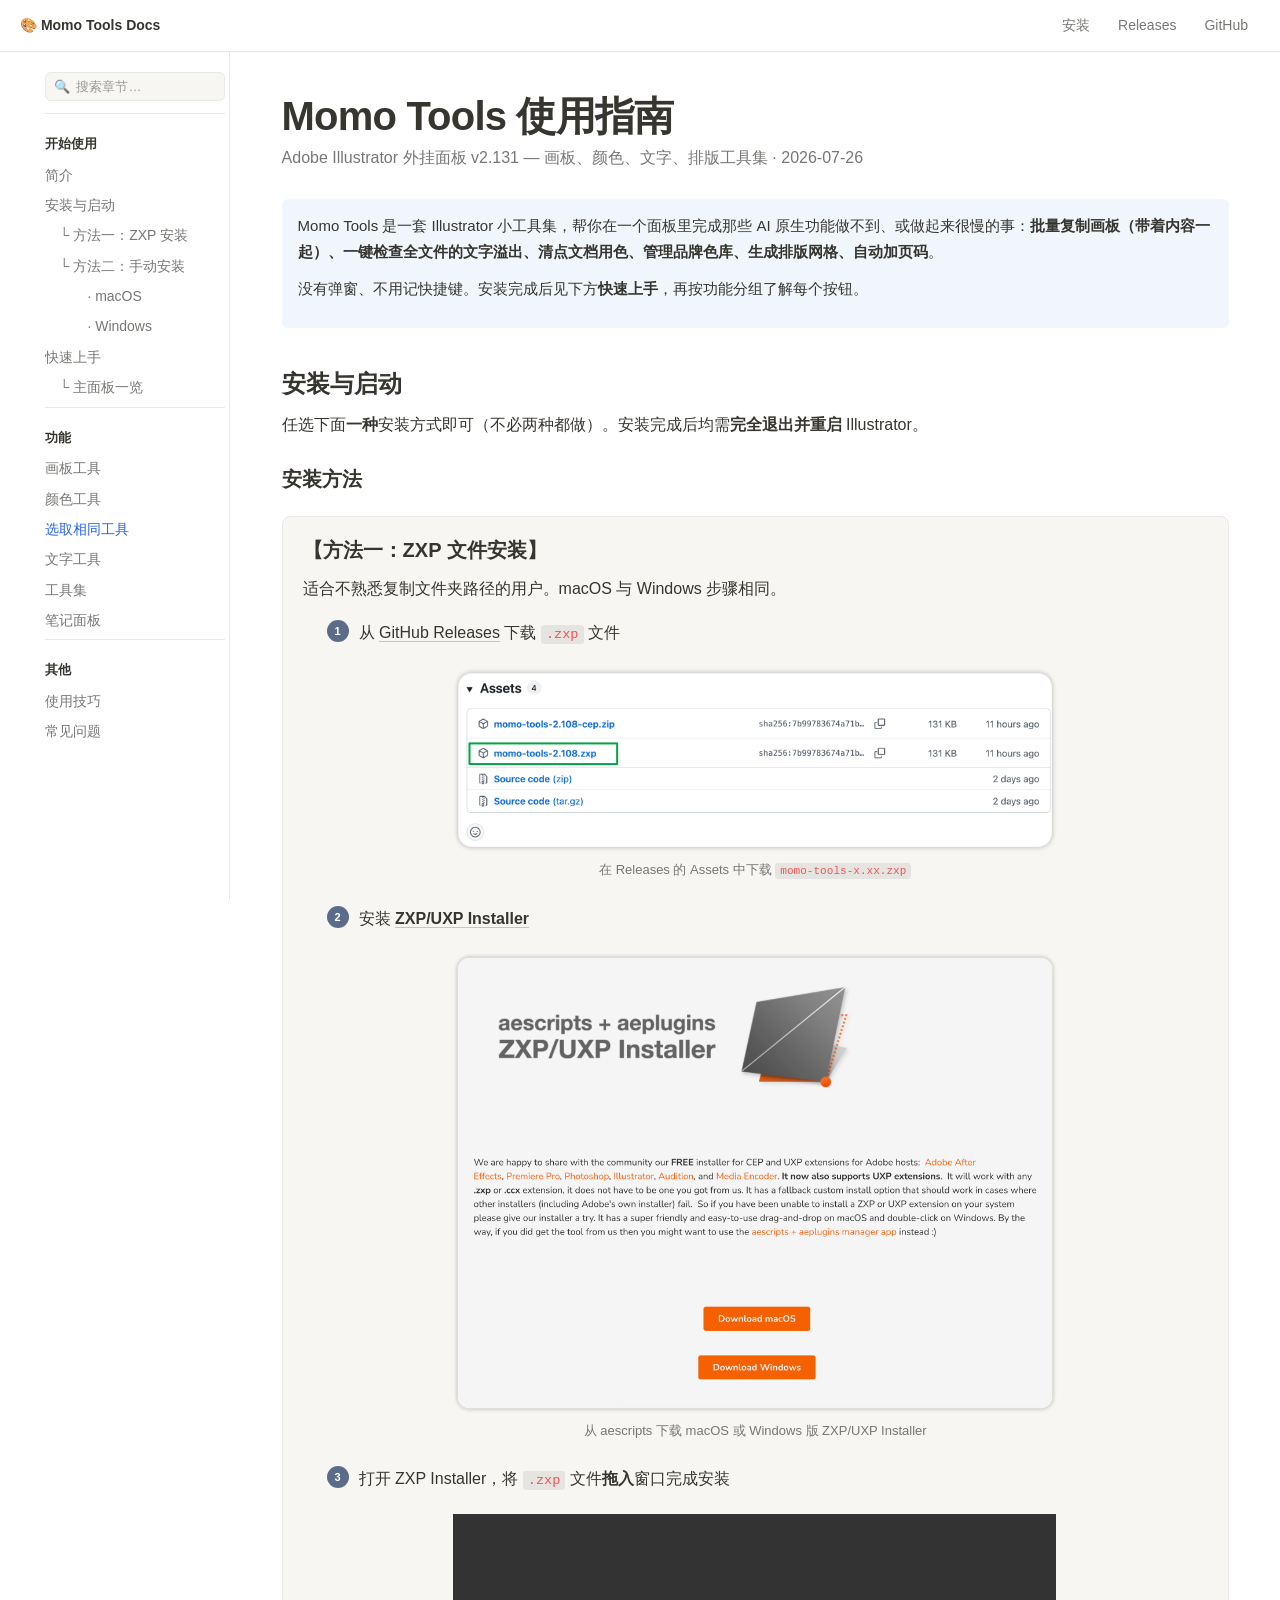
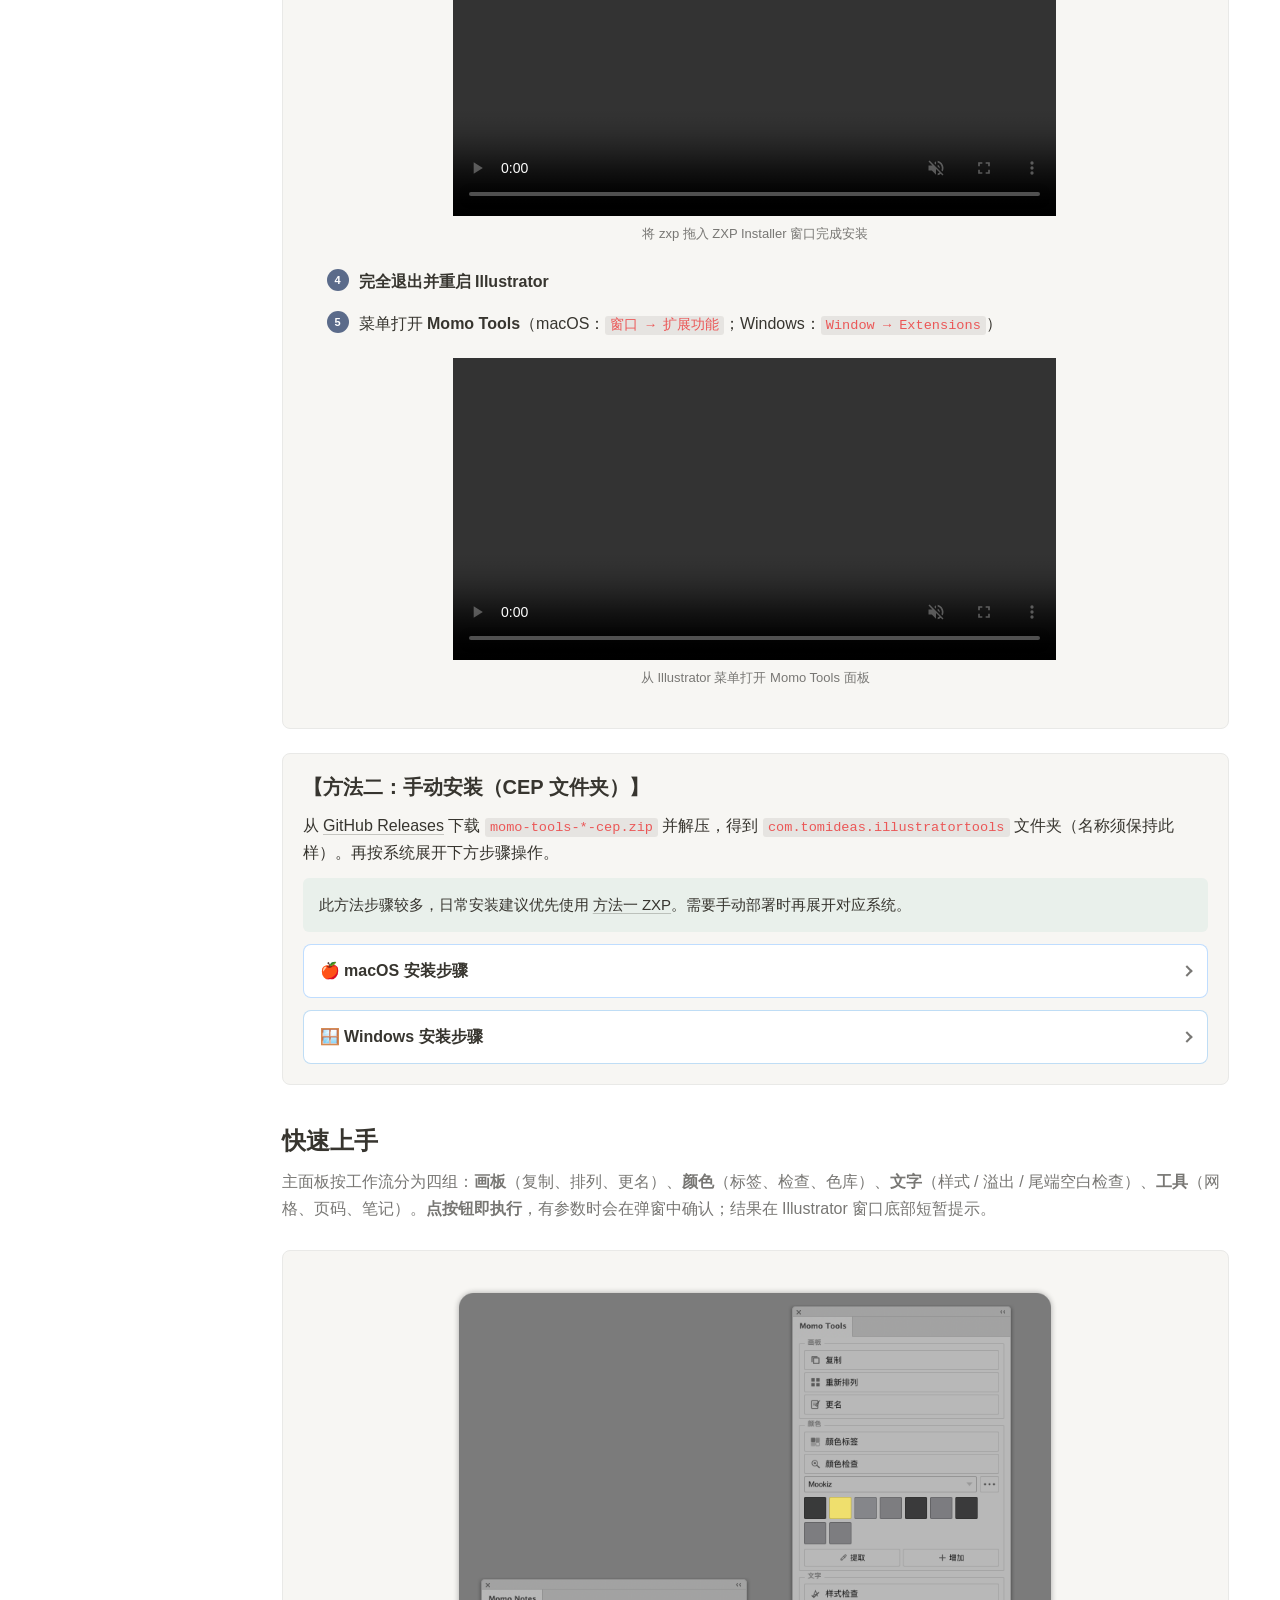
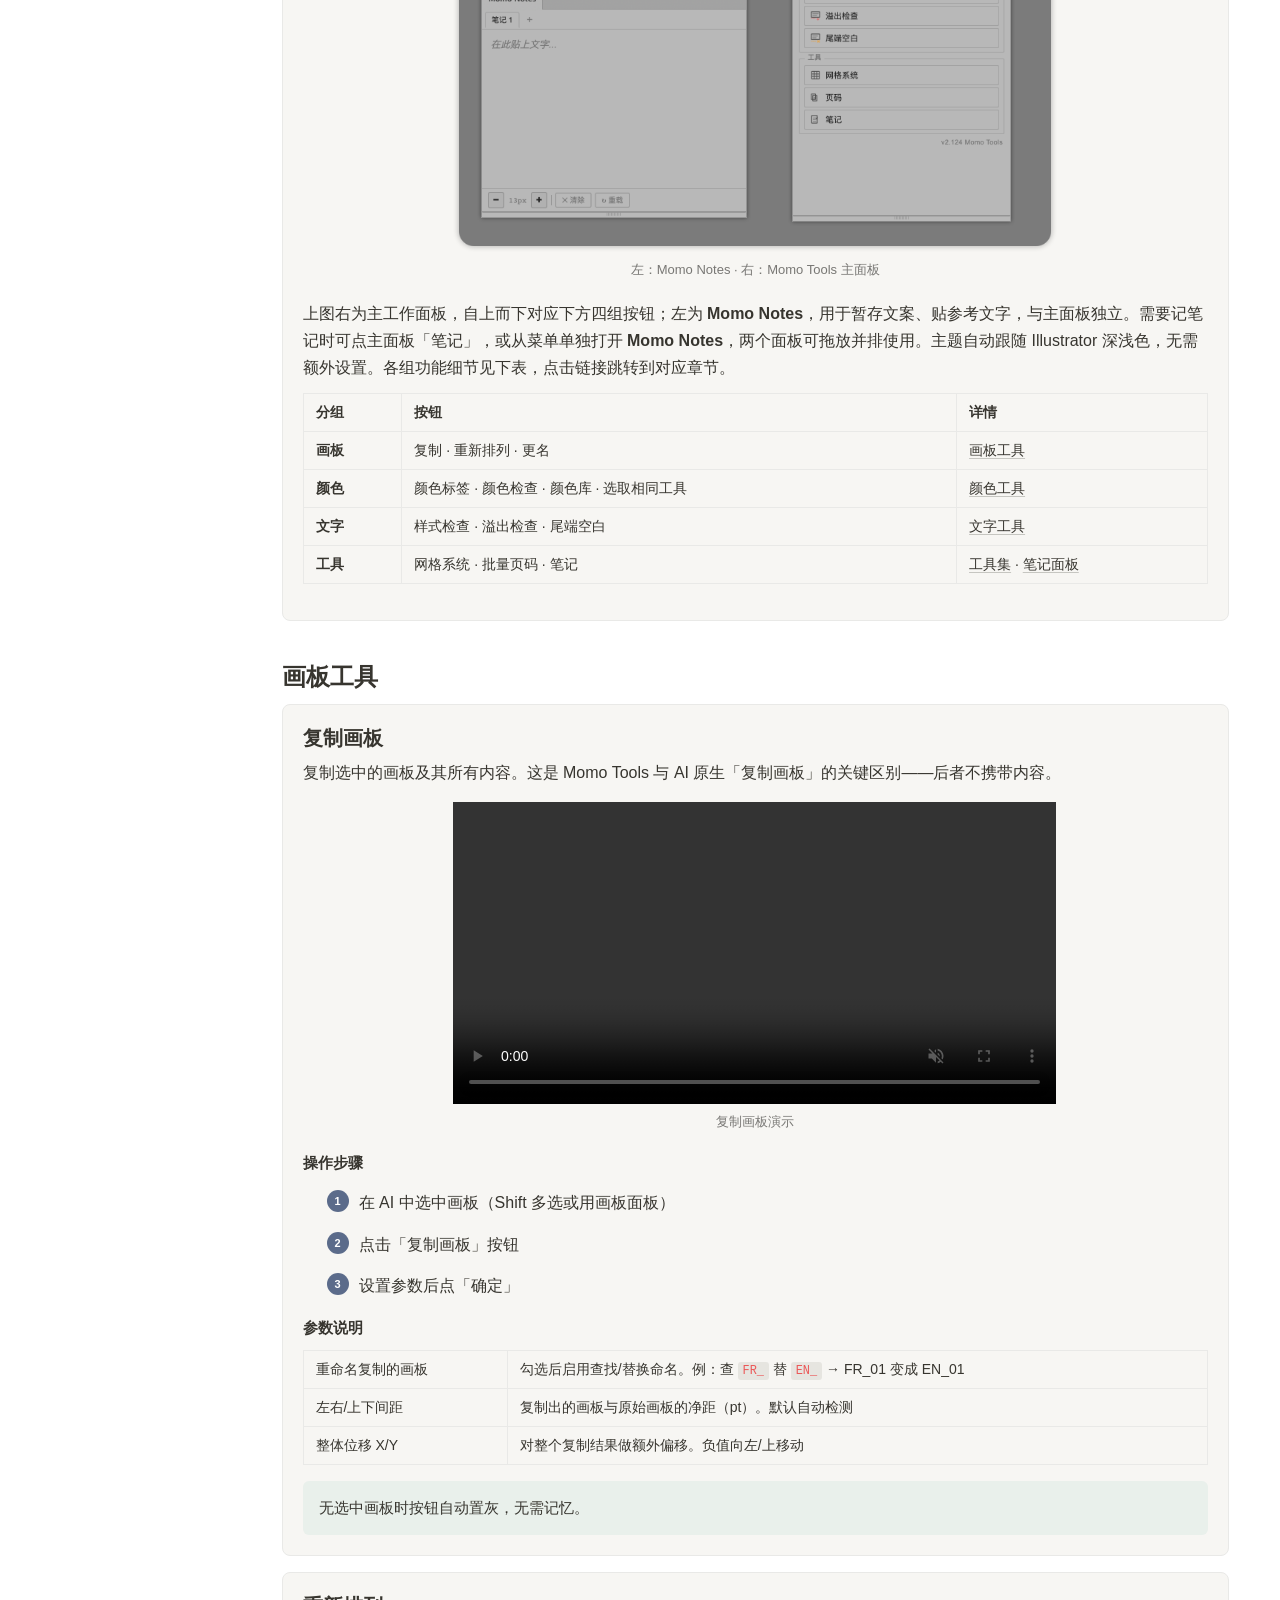
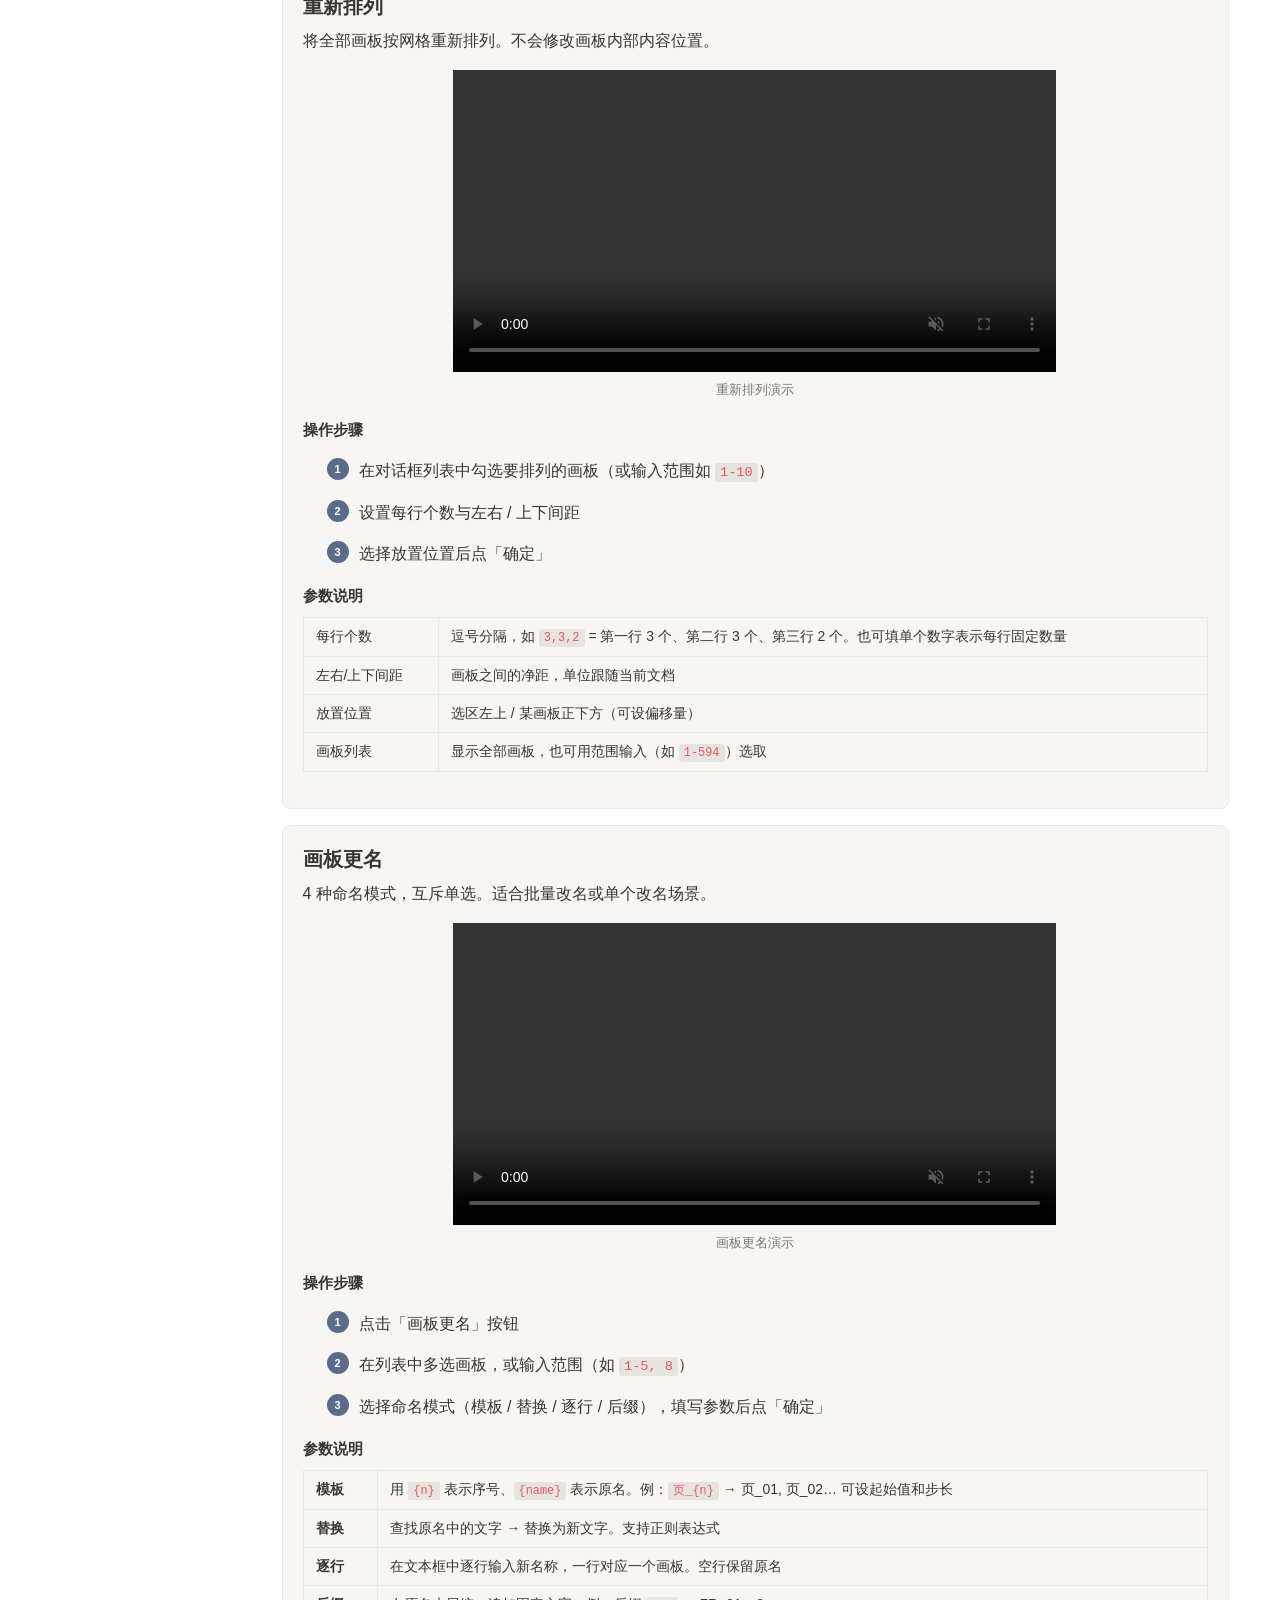
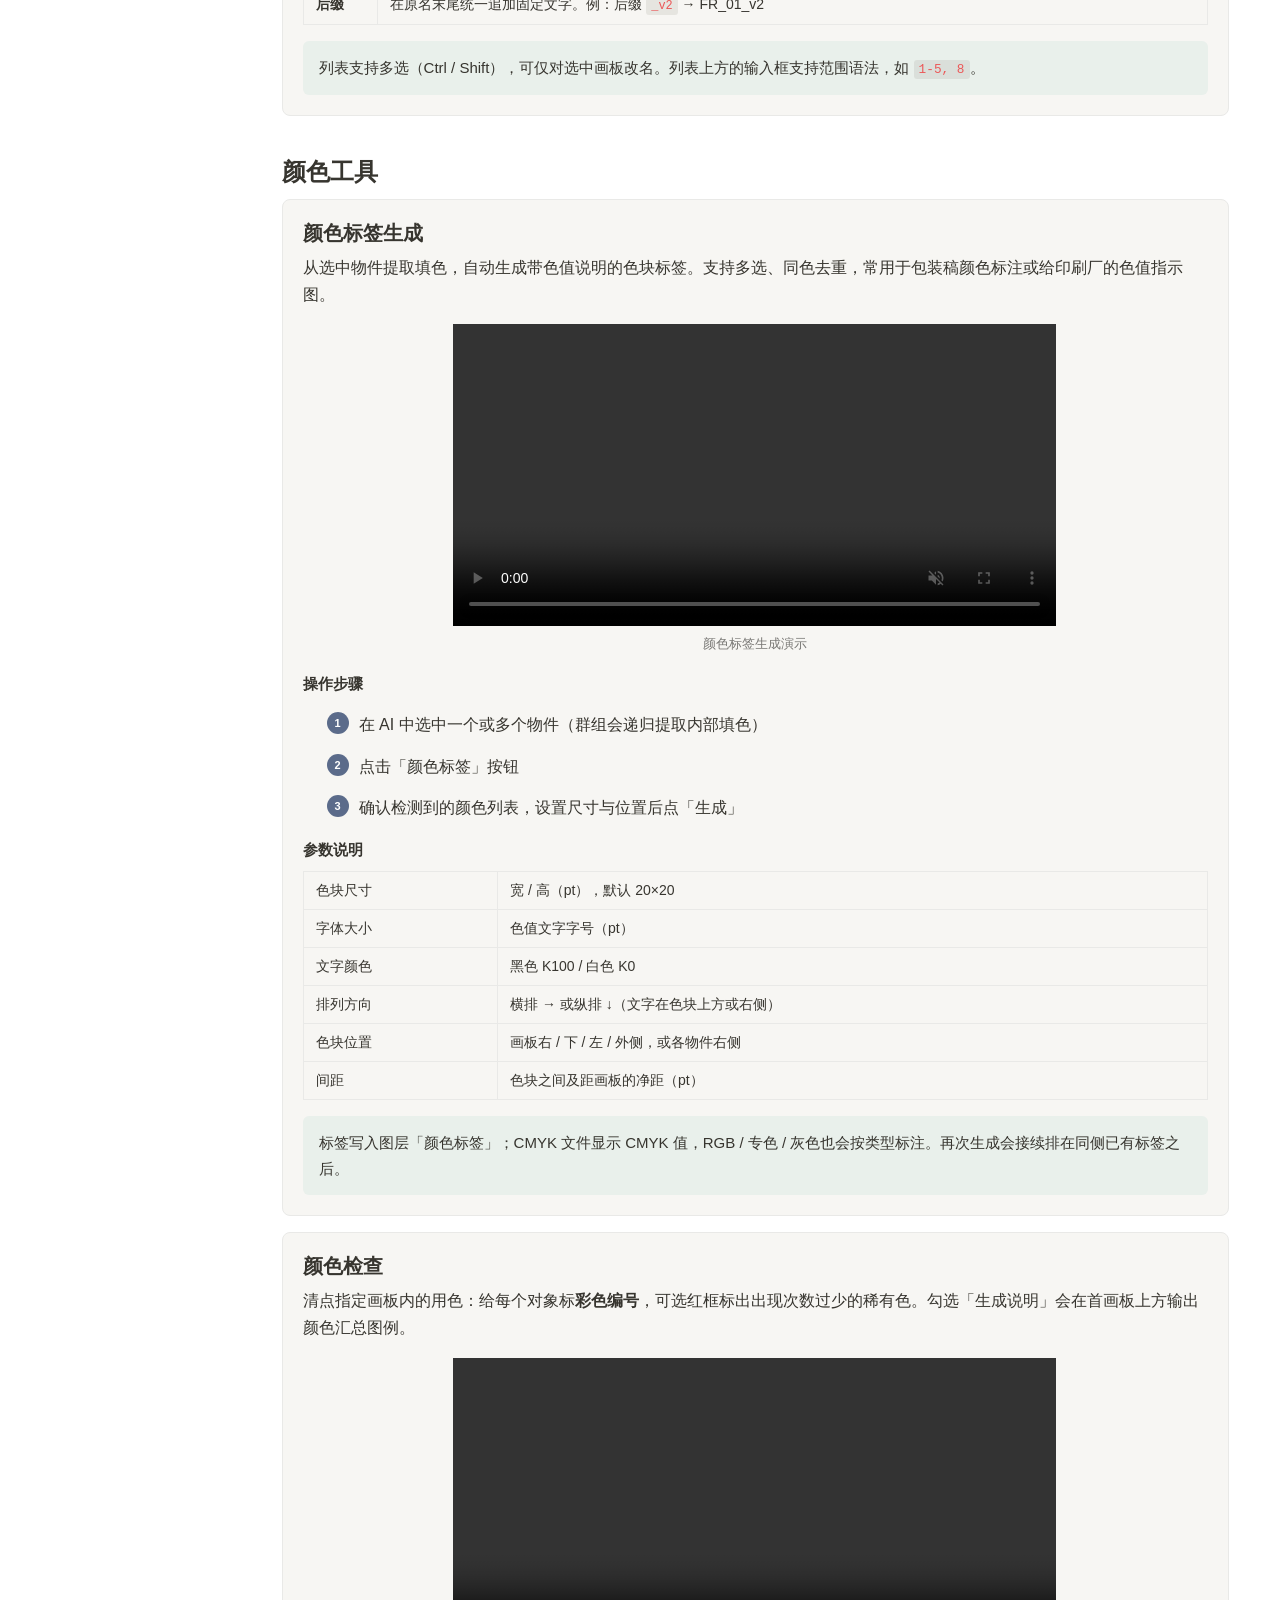
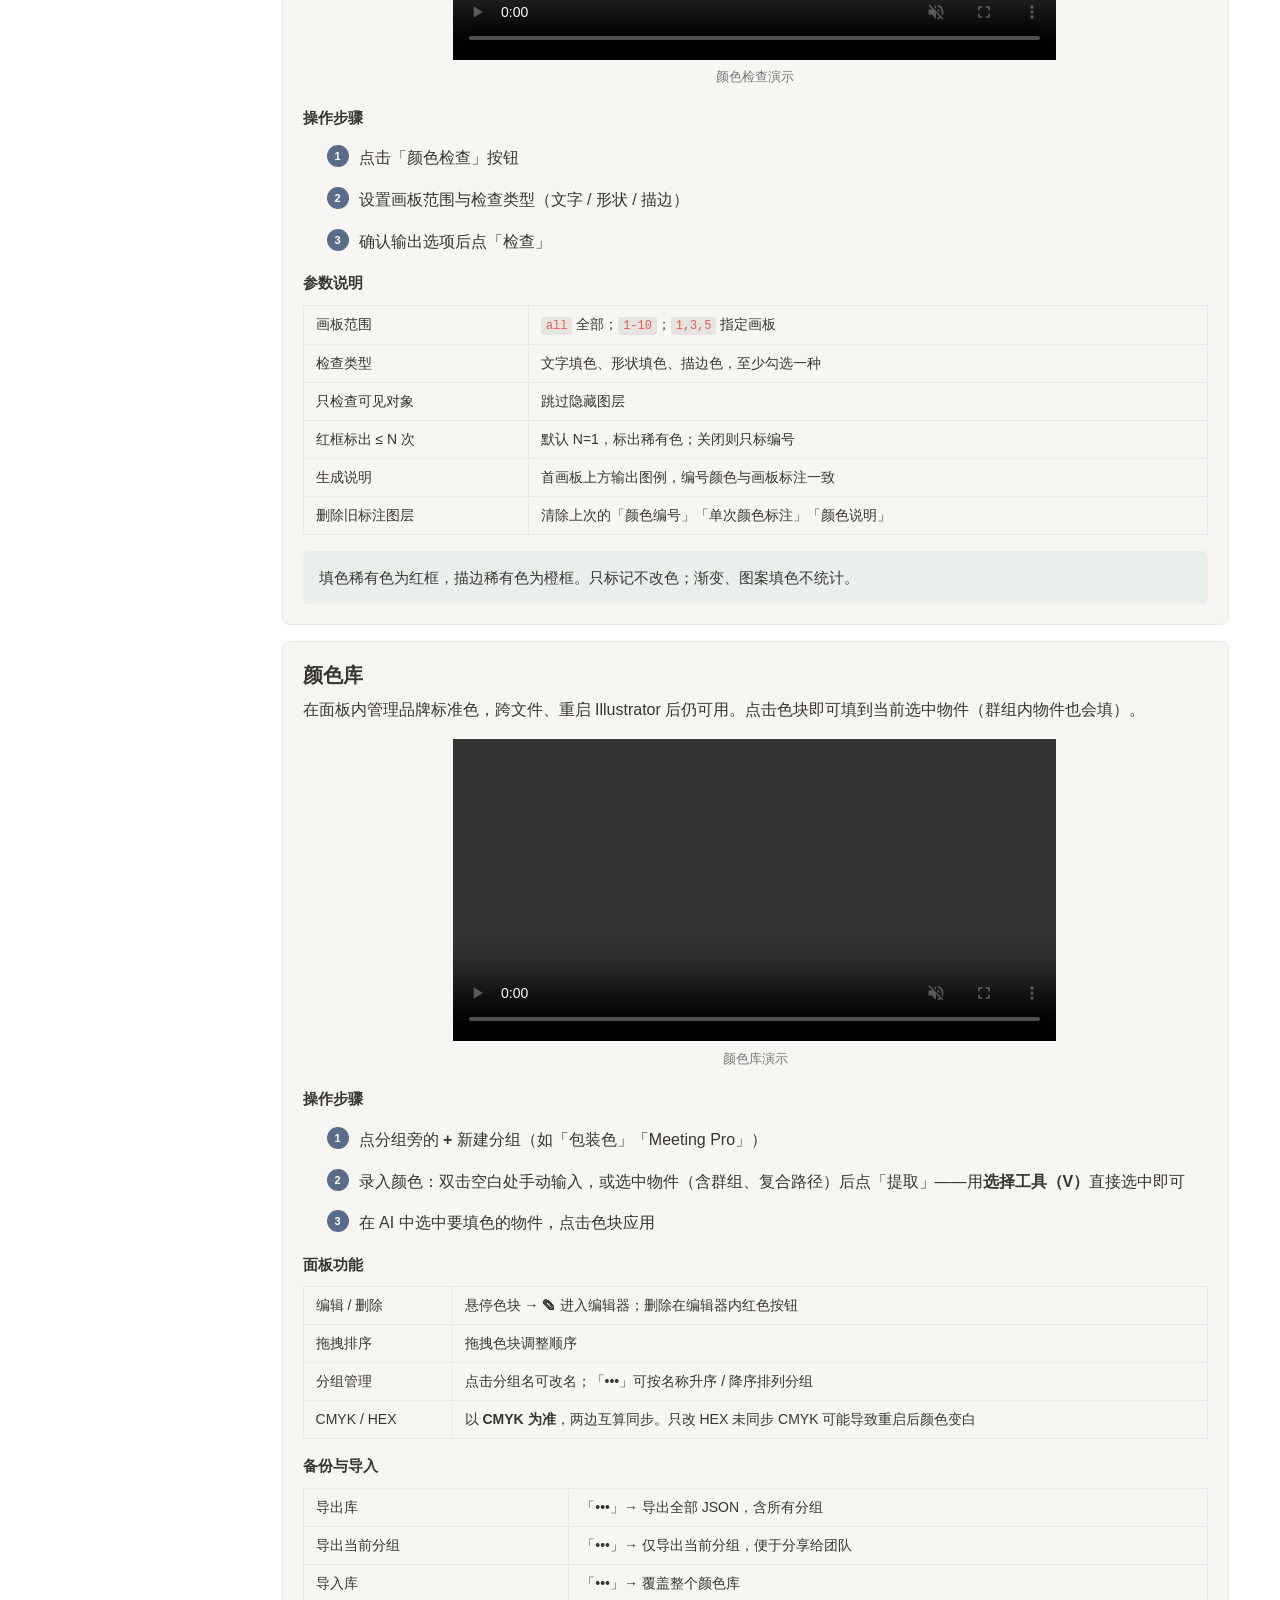
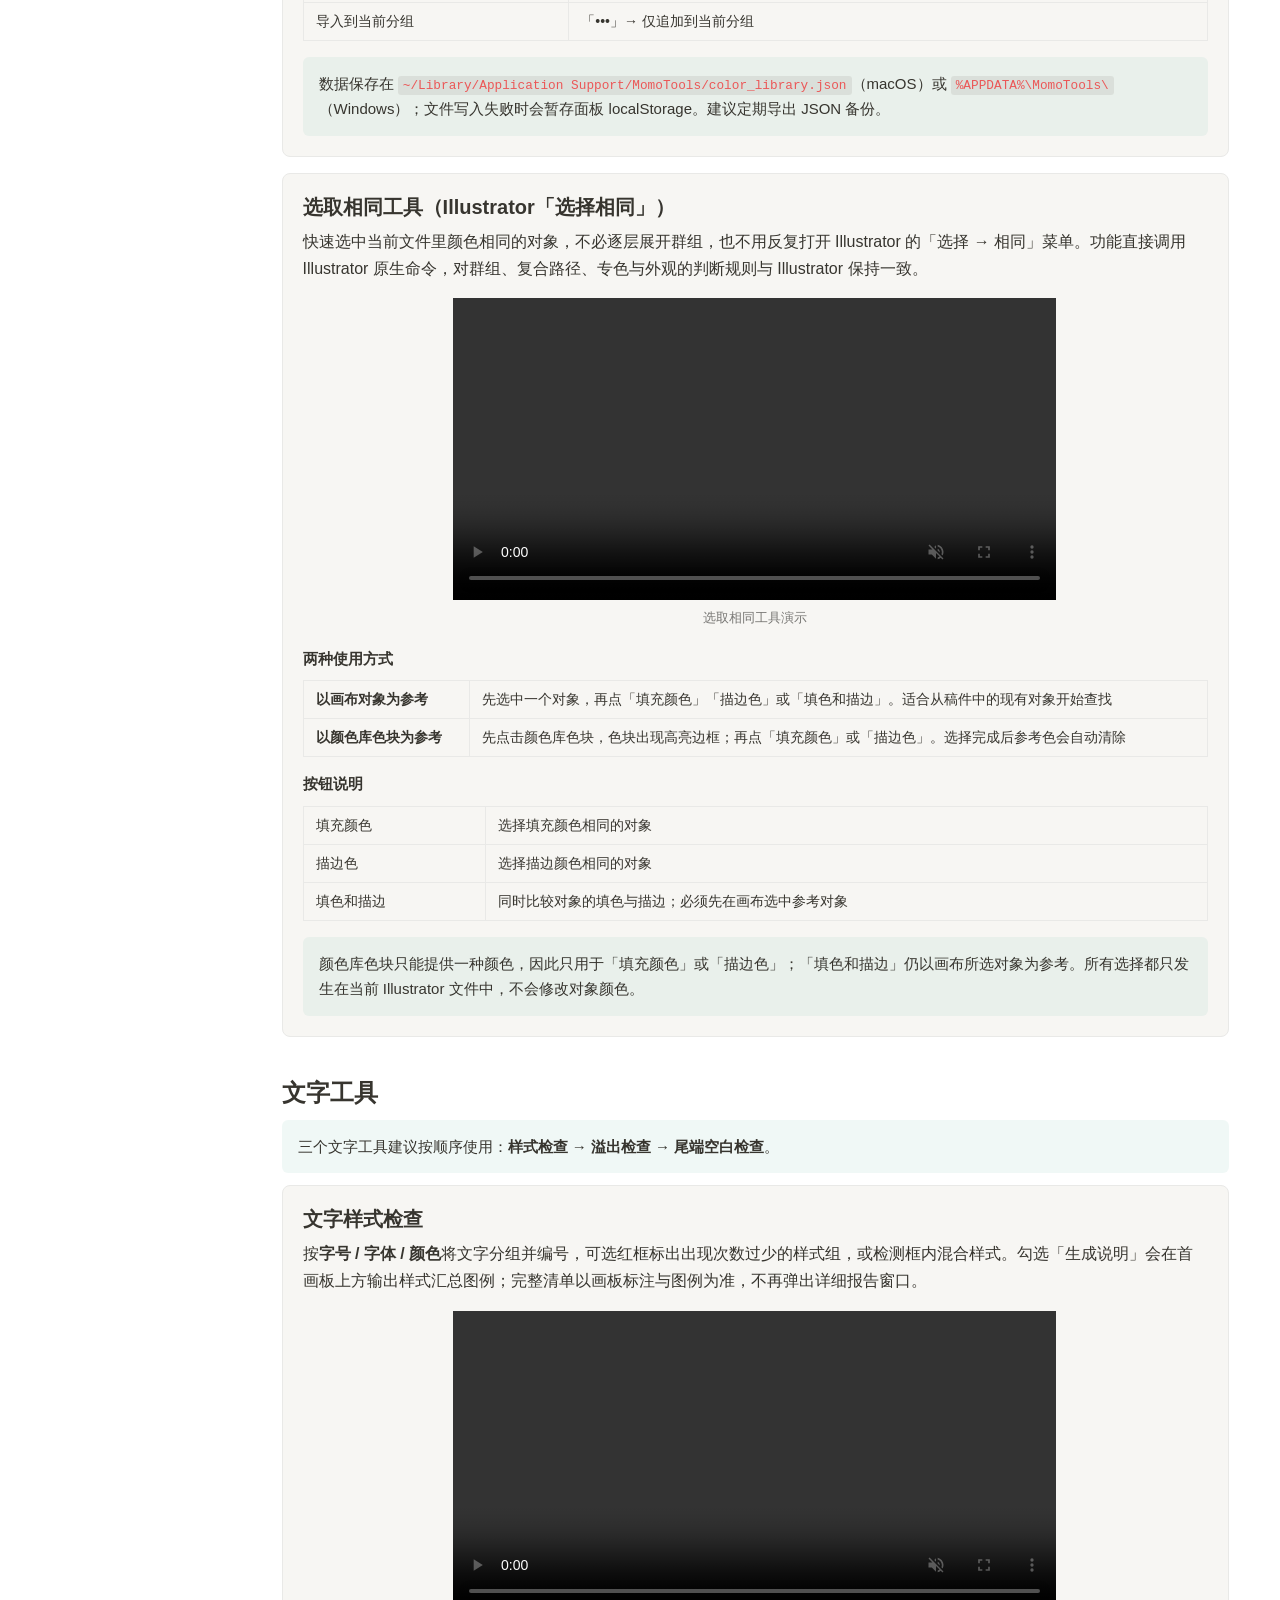
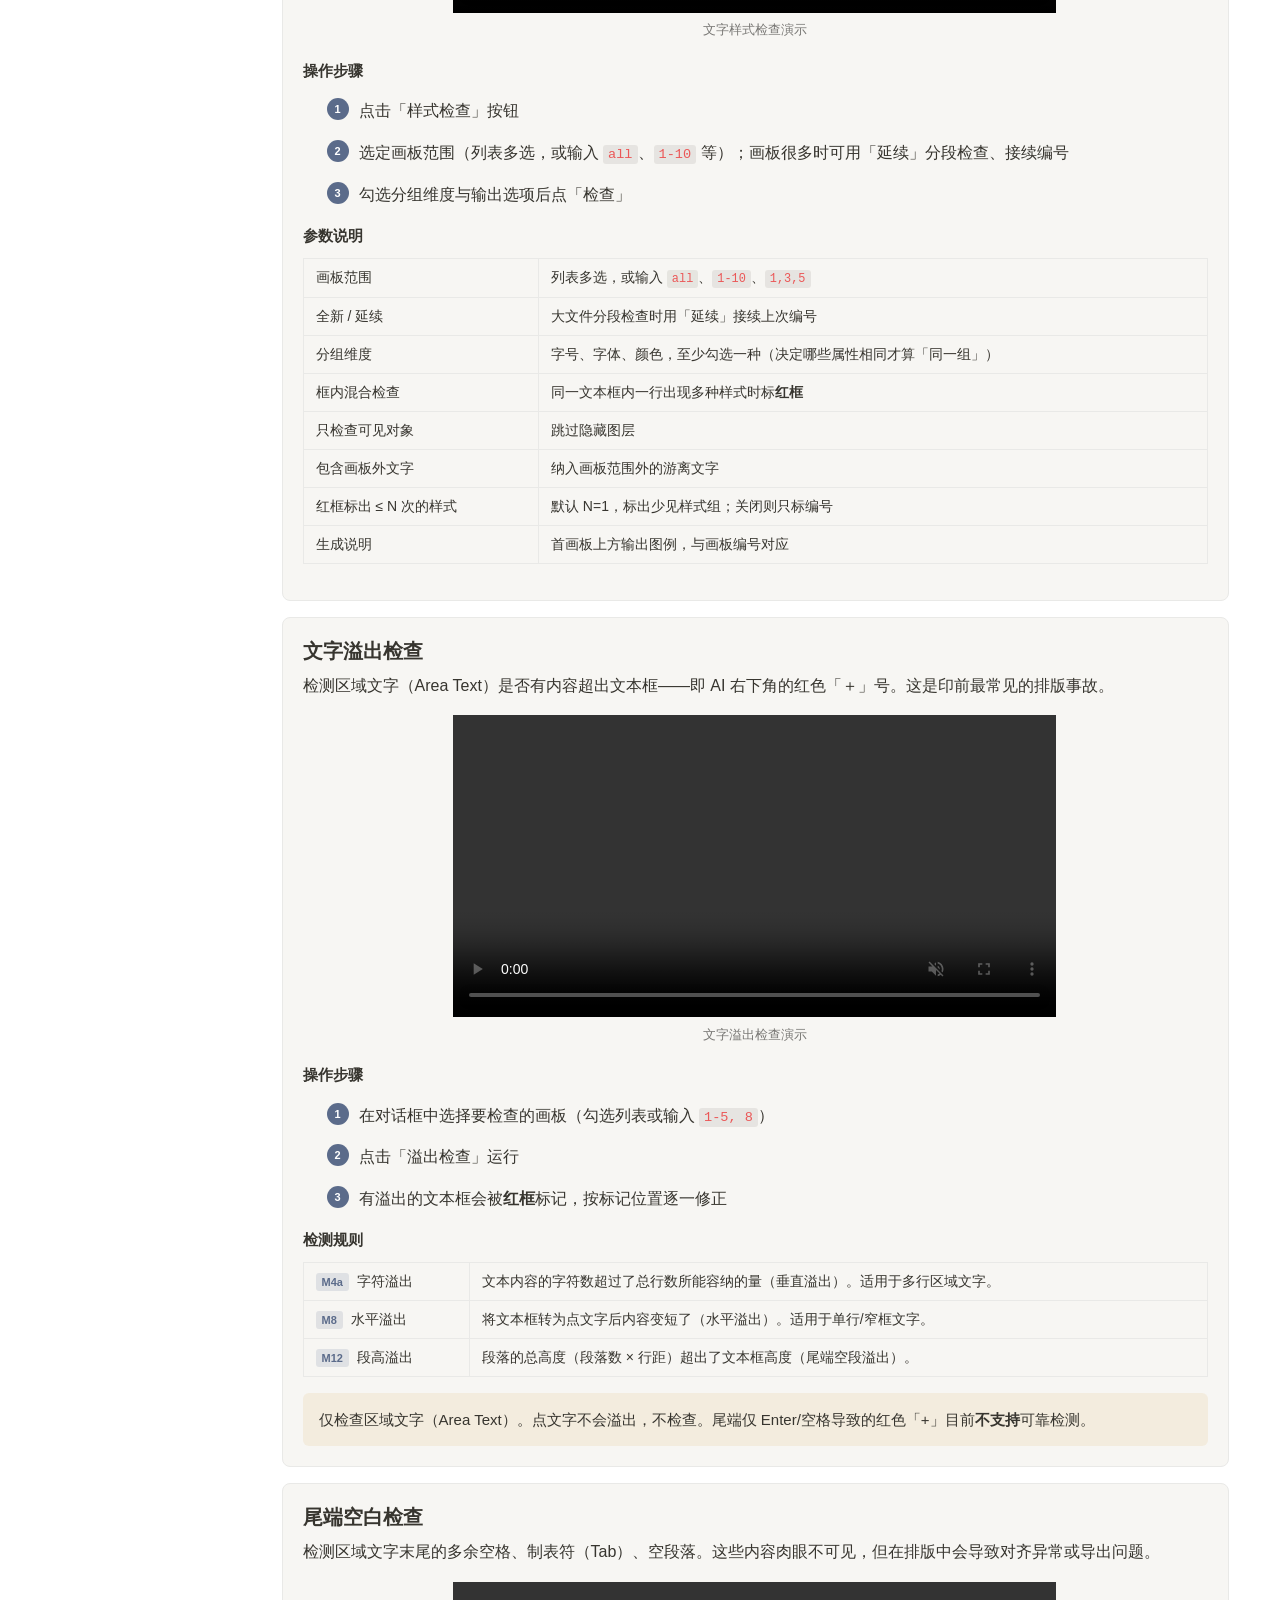
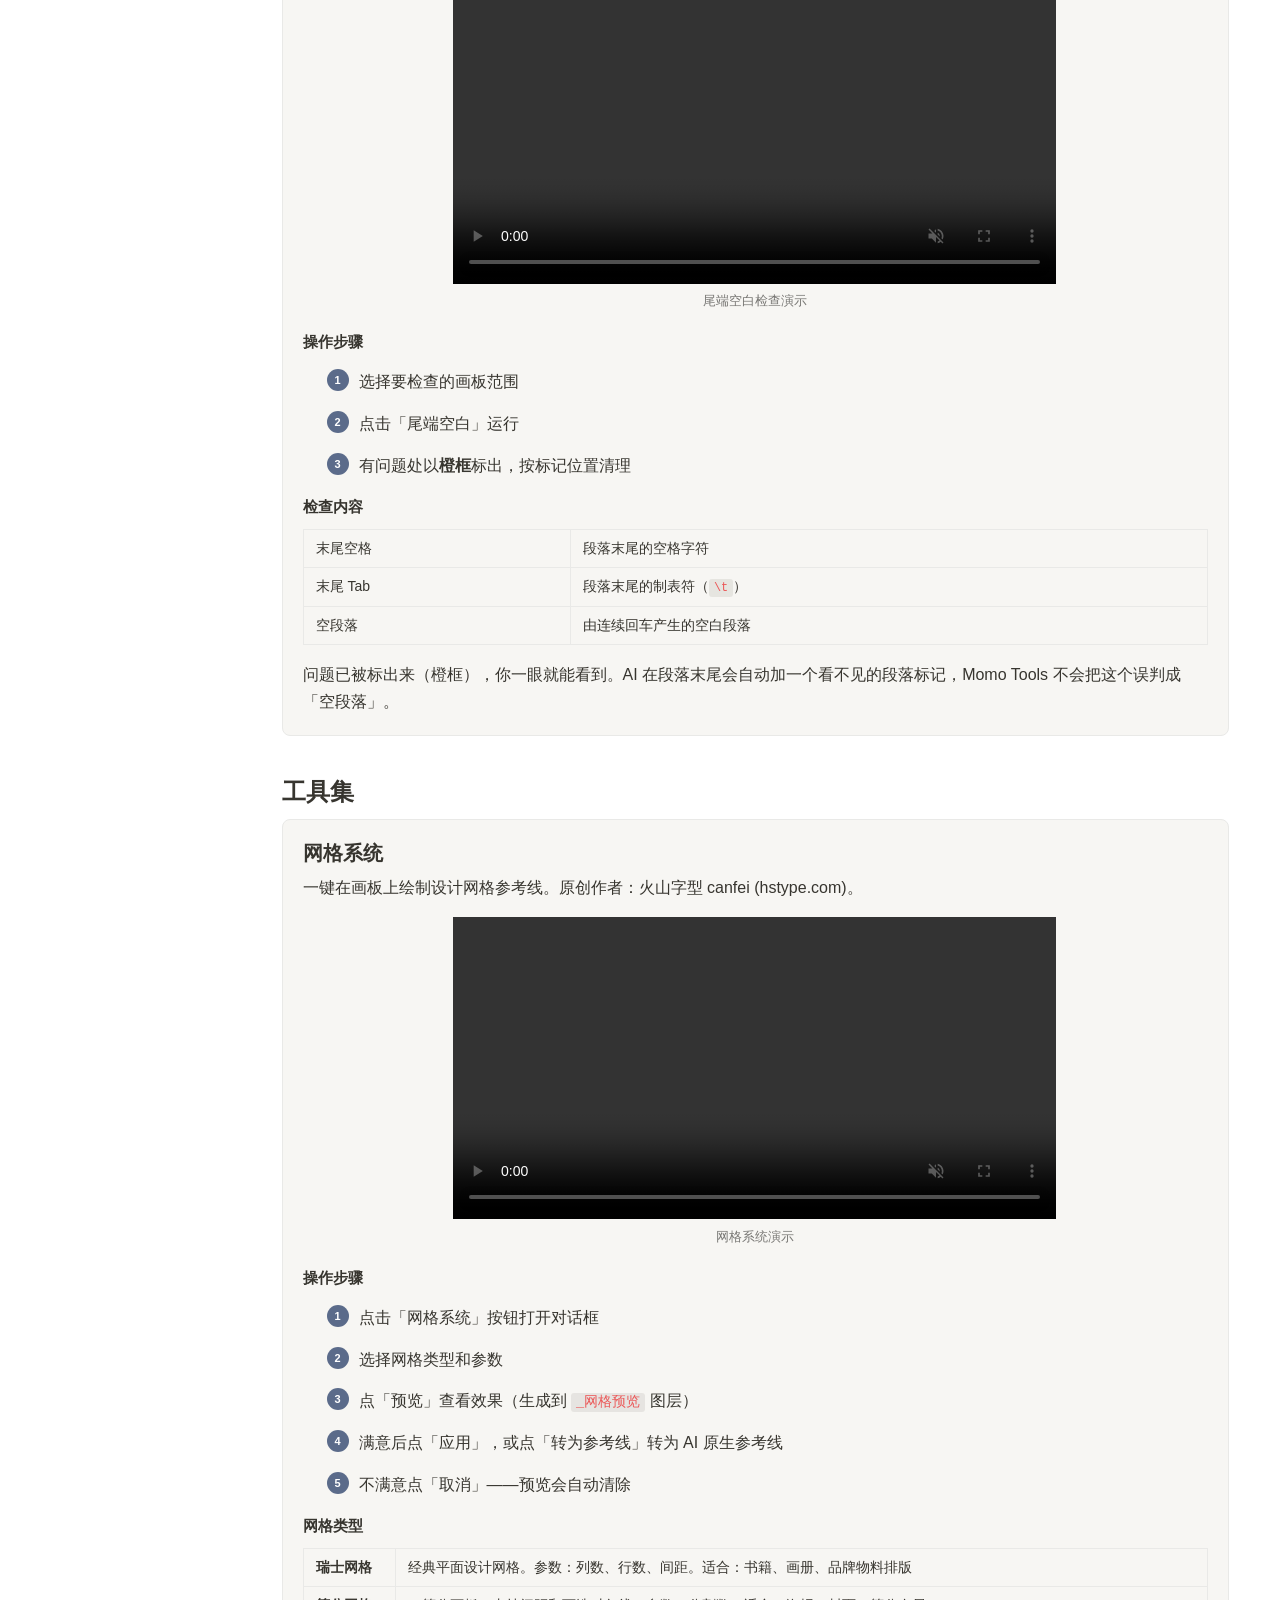
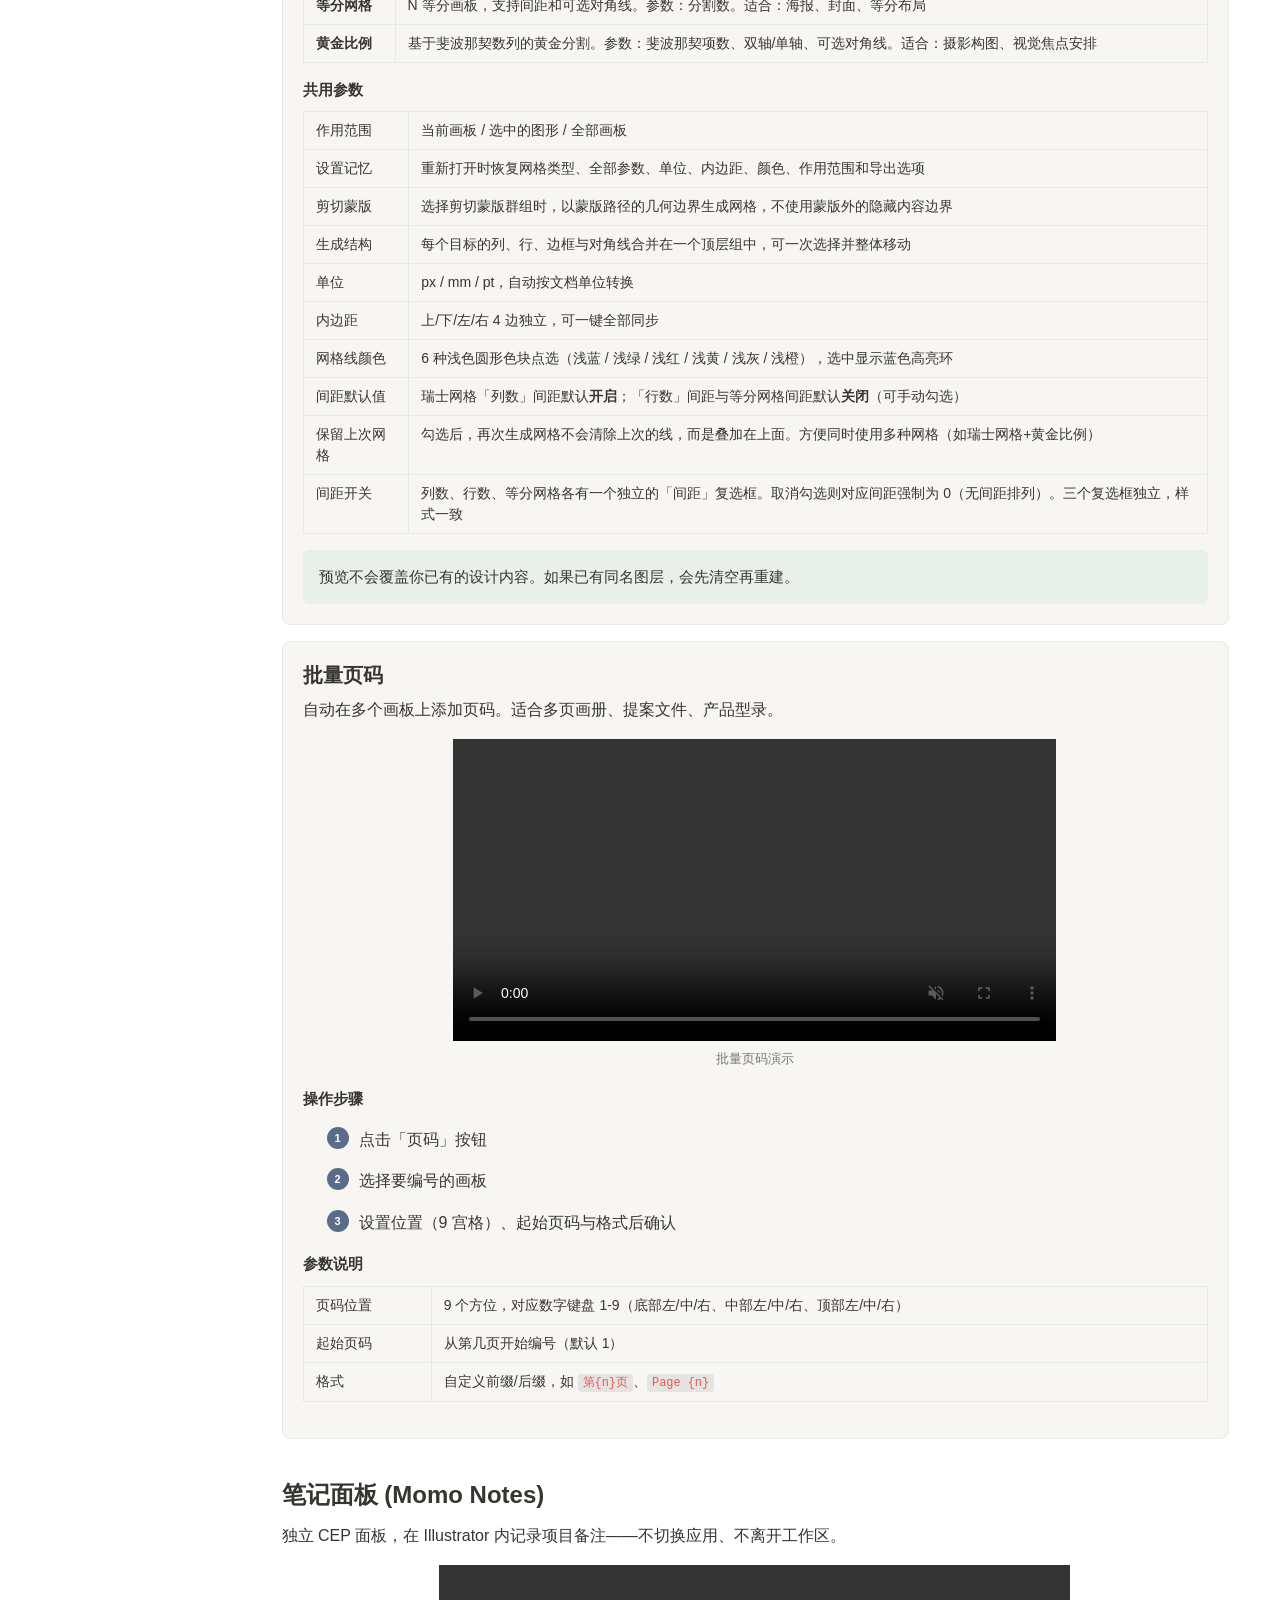
==== commit f40dbfa3: "feat: add select-same tools and improve grid system" ====
--- a/site/index.html
+++ b/site/index.html
@@ -3,7 +3,7 @@
 <head>
 <meta charset="utf-8">
 <meta name="viewport" content="width=device-width, initial-scale=1.0">
-<title>Momo Tools v2.127 — 使用指南</title>
+<title>Momo Tools v2.131 — 使用指南</title>
 <link rel="stylesheet" href="docs.css">
 <script src="docs.js" defer></script>
 </head>
@@ -39,6 +39,7 @@
   <div class="group-title">功能</div>
   <a href="#artboard">画板工具</a>
   <a href="#color">颜色工具</a>
+  <a href="#select-same-color">选取相同工具</a>
   <a href="#text">文字工具</a>
   <a href="#tools">工具集</a>
   <a href="#notes">笔记面板</a>
@@ -50,7 +51,7 @@
 <main class="main-content">
 
 <h1 id="intro">Momo Tools 使用指南</h1>
-<p class="page-desc">Adobe Illustrator 外挂面板 v2.127 — 画板、颜色、文字、排版工具集 · 2026-07-26</p>
+<p class="page-desc">Adobe Illustrator 外挂面板 v2.131 — 画板、颜色、文字、排版工具集 · 2026-07-26</p>
 
 <div class="callout info">
   <p>Momo Tools 是一套 Illustrator 小工具集，帮你在一个面板里完成那些 AI 原生功能做不到、或做起来很慢的事：<strong>批量复制画板（带着内容一起）、一键检查全文件的文字溢出、清点文档用色、管理品牌色库、生成排版网格、自动加页码</strong>。</p>
@@ -137,7 +138,7 @@
     <p>Momo Tools 为开发版 CEP 扩展，须开启 <b>PlayerDebugMode</b>。请先<b>完全退出</b> Illustrator，再打开「终端」执行：</p>
     <pre>defaults write com.adobe.CSXS.11 PlayerDebugMode 1
 defaults write com.adobe.CSXS.12 PlayerDebugMode 1</pre>
-    <p class="callout info">Illustrator 2024 及更新版本通常对应 <b>CSXS.12</b>；较旧版本用 <b>CSXS.11</b>。两条都执行可兼容不同版本。</p>
+    <p class="callout info">Adobe 官方兼容表显示：Illustrator 25.3 集成 CEP 11，Illustrator 29.5.1 开始集成 CEP 12。两条都执行可兼容不同 Illustrator 版本；插件清单里的 <code>RequiredRuntime 6.0</code> 只是最低要求，不是这里的 CSXS 键版本。</p>
   </div>
 
   <div class="card">
@@ -193,9 +194,13 @@
   <div class="card" id="install-debug-win">
     <h4>3. 启用未签名扩展（首次必做）</h4>
     <p>请先<b>完全退出</b> Illustrator，打开「命令提示符」执行：</p>
-    <pre>reg add HKCU\Software\Adobe\CSXS.11 /v PlayerDebugMode /t REG_SZ /d 1 /f
-reg add HKCU\Software\Adobe\CSXS.12 /v PlayerDebugMode /t REG_SZ /d 1 /f</pre>
-    <p class="callout info">Illustrator 2024 及更新版本通常对应 <b>CSXS.12</b>；较旧版本用 <b>CSXS.11</b>。两条都执行可兼容不同版本。</p>
+    <pre>reg add "HKCU\Software\Adobe\CSXS.11" /v PlayerDebugMode /t REG_SZ /d 1 /f
+reg add "HKCU\Software\Adobe\CSXS.12" /v PlayerDebugMode /t REG_SZ /d 1 /f</pre>
+    <p class="callout info">Adobe 官方兼容表显示：Illustrator 25.3 集成 CEP 11，Illustrator 29.5.1 开始集成 CEP 12。两条都执行可兼容不同 Illustrator 版本；<code>/f</code> 会直接覆盖旧值，避免命令停在确认提示。</p>
+    <p>执行后可检查是否写入成功：</p>
+    <pre>reg query "HKCU\Software\Adobe\CSXS.11" /v PlayerDebugMode
+reg query "HKCU\Software\Adobe\CSXS.12" /v PlayerDebugMode</pre>
+    <p>输出应显示类型为 <code>REG_SZ</code>、数值为 <code>1</code>。</p>
   </div>
 
   <div class="card">
@@ -232,7 +237,7 @@
   <table>
     <tr><th>分组</th><th>按钮</th><th>详情</th></tr>
     <tr><td><b>画板</b></td><td>复制 · 重新排列 · 更名</td><td><a href="#artboard">画板工具</a></td></tr>
-    <tr><td><b>颜色</b></td><td>颜色标签 · 颜色检查 · 颜色库</td><td><a href="#color">颜色工具</a></td></tr>
+    <tr><td><b>颜色</b></td><td>颜色标签 · 颜色检查 · 颜色库 · 选取相同工具</td><td><a href="#color">颜色工具</a></td></tr>
     <tr><td><b>文字</b></td><td>样式检查 · 溢出检查 · 尾端空白</td><td><a href="#text">文字工具</a></td></tr>
     <tr><td><b>工具</b></td><td>网格系统 · 批量页码 · 笔记</td><td><a href="#tools">工具集</a> · <a href="#notes">笔记面板</a></td></tr>
   </table>
@@ -425,6 +430,33 @@
   </table>
 
   <p class="callout tip">数据保存在 <code>~/Library/Application Support/MomoTools/color_library.json</code>（macOS）或 <code>%APPDATA%\MomoTools\</code>（Windows）；文件写入失败时会暂存面板 localStorage。建议定期导出 JSON 备份。</p>
+</div>
+
+<div class="card" id="select-same-color">
+  <h3>选取相同工具（Illustrator「选择相同」）</h3>
+  <p>快速选中当前文件里颜色相同的对象，不必逐层展开群组，也不用反复打开 Illustrator 的「选择 → 相同」菜单。功能直接调用 Illustrator 原生命令，对群组、复合路径、专色与外观的判断规则与 Illustrator 保持一致。</p>
+
+  <figure class="doc-figure">
+    <video class="doc-video" src="assets/videos/select-same.mp4" autoplay muted loop playsinline controls preload="auto">
+      您的浏览器不支持视频播放。请<a href="assets/videos/select-same.mp4">下载视频</a>查看选取相同工具演示。
+    </video>
+    <figcaption>选取相同工具演示</figcaption>
+  </figure>
+
+  <h4>两种使用方式</h4>
+  <table>
+    <tr><td><b>以画布对象为参考</b></td><td>先选中一个对象，再点「填充颜色」「描边色」或「填色和描边」。适合从稿件中的现有对象开始查找</td></tr>
+    <tr><td><b>以颜色库色块为参考</b></td><td>先点击颜色库色块，色块出现高亮边框；再点「填充颜色」或「描边色」。选择完成后参考色会自动清除</td></tr>
+  </table>
+
+  <h4>按钮说明</h4>
+  <table>
+    <tr><td>填充颜色</td><td>选择填充颜色相同的对象</td></tr>
+    <tr><td>描边色</td><td>选择描边颜色相同的对象</td></tr>
+    <tr><td>填色和描边</td><td>同时比较对象的填色与描边；必须先在画布选中参考对象</td></tr>
+  </table>
+
+  <p class="callout tip">颜色库色块只能提供一种颜色，因此只用于「填充颜色」或「描边色」；「填色和描边」仍以画布所选对象为参考。所有选择都只发生在当前 Illustrator 文件中，不会修改对象颜色。</p>
 </div>
 
 <!-- ====== 文字工具 ====== -->
@@ -552,6 +584,9 @@
   <h4>共用参数</h4>
   <table>
     <tr><td>作用范围</td><td>当前画板 / 选中的图形 / 全部画板</td></tr>
+    <tr><td>设置记忆</td><td>重新打开时恢复网格类型、全部参数、单位、内边距、颜色、作用范围和导出选项</td></tr>
+    <tr><td>剪切蒙版</td><td>选择剪切蒙版群组时，以蒙版路径的几何边界生成网格，不使用蒙版外的隐藏内容边界</td></tr>
+    <tr><td>生成结构</td><td>每个目标的列、行、边框与对角线合并在一个顶层组中，可一次选择并整体移动</td></tr>
     <tr><td>单位</td><td>px / mm / pt，自动按文档单位转换</td></tr>
     <tr><td>内边距</td><td>上/下/左/右 4 边独立，可一键全部同步</td></tr>
     <tr><td>网格线颜色</td><td>6 种浅色圆形色块点选（浅蓝 / 浅绿 / 浅红 / 浅黄 / 浅灰 / 浅橙），选中显示蓝色高亮环</td></tr>
@@ -738,14 +773,14 @@
     <li>完全退出并重启 Illustrator</li>
   </ol>
   <p>颜色库（<code>MomoTools/</code>）与笔记数据与扩展文件夹分开存放，覆盖更新不会删除它们。</p>
-  <p class="callout tip">当前文档对应版本：<b>v2.127</b> · 发布日期：2026-07-26 · <a href="https://github.com/tomideas/momo-illustrator/blob/main/CHANGELOG.md">完整更新日志</a></p>
+  <p class="callout tip">当前文档对应版本：<b>v2.131</b> · 发布日期：2026-07-26 · <a href="https://github.com/tomideas/momo-illustrator/blob/main/CHANGELOG.md">完整更新日志</a></p>
 </div>
 
 </main>
 </div>
 
 <footer class="site-footer">
-  Momo Tools v2.127 · © 2026 Momo (tomideas) · 网格系统 © canfei / 火山字型 (hstype.com)
+  Momo Tools v2.131 · © 2026 Momo (tomideas) · 网格系统 © canfei / 火山字型 (hstype.com)
 </footer>
 
 </body>
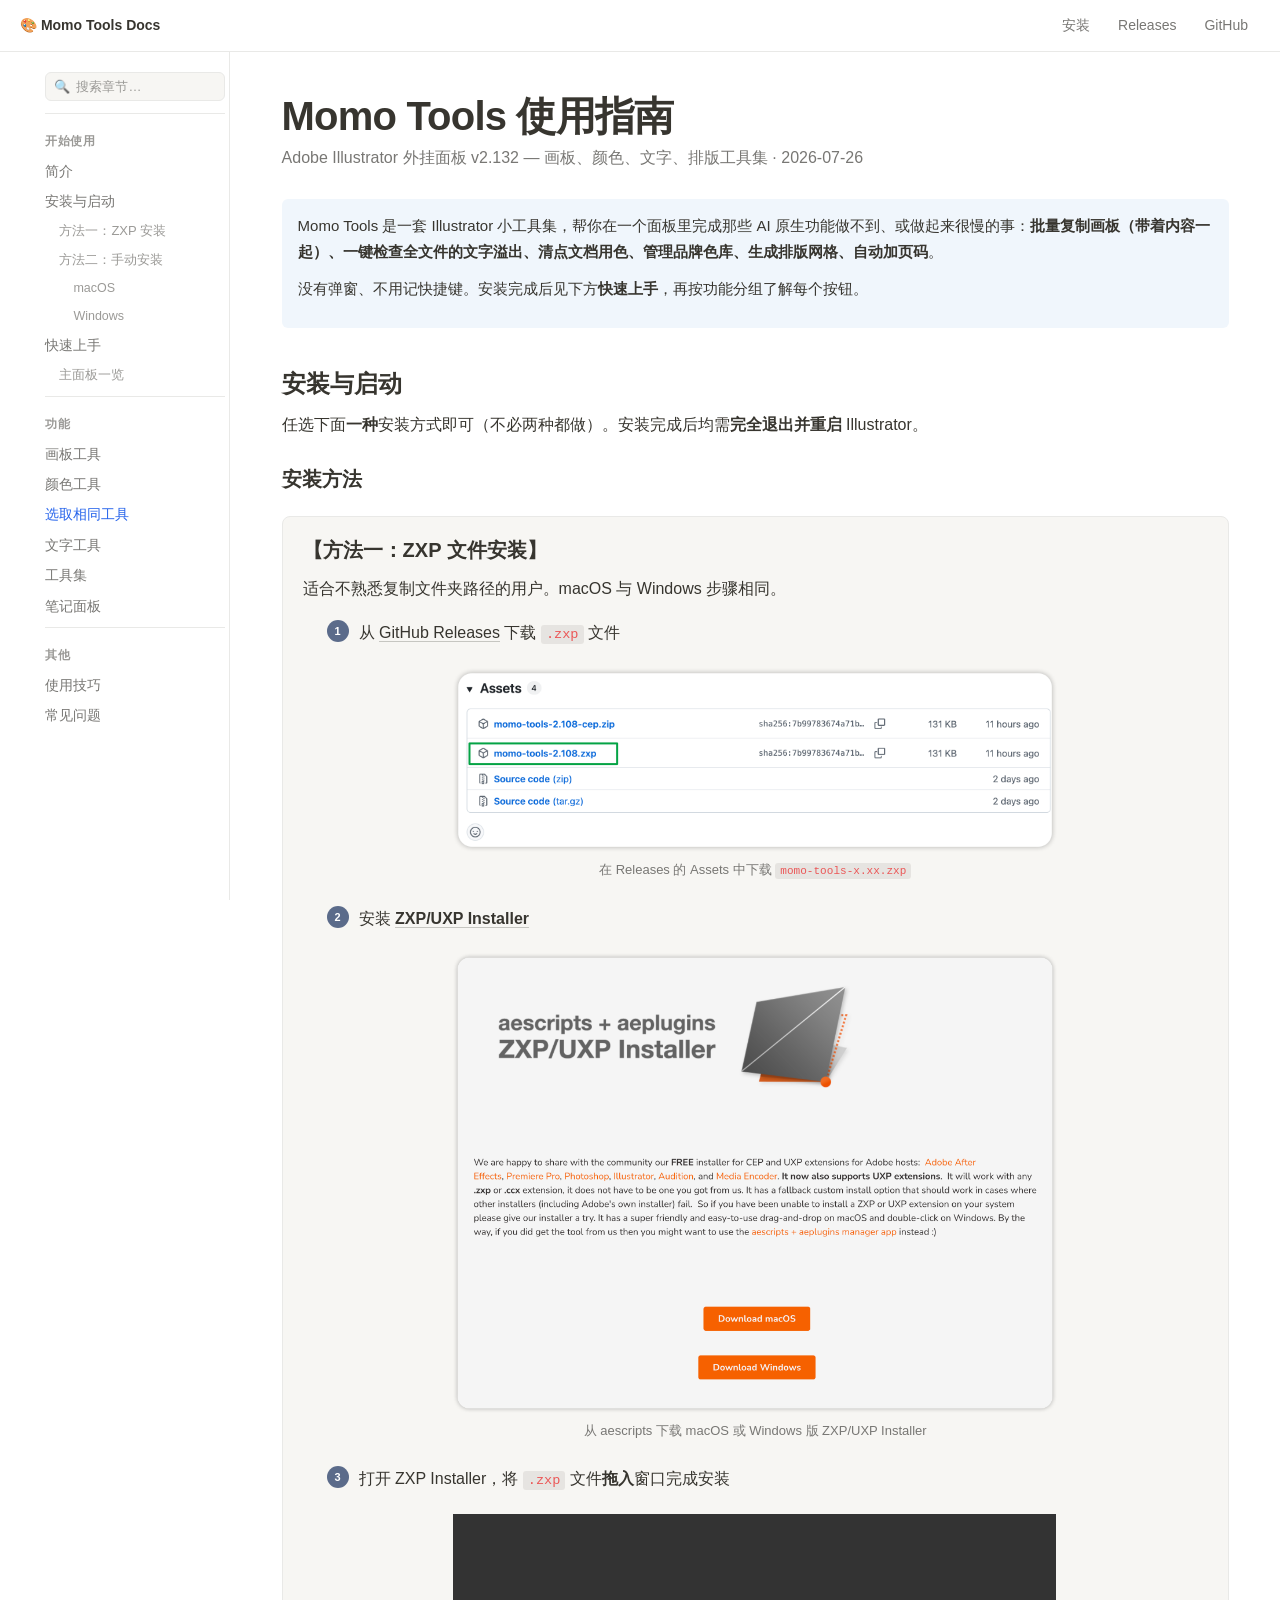
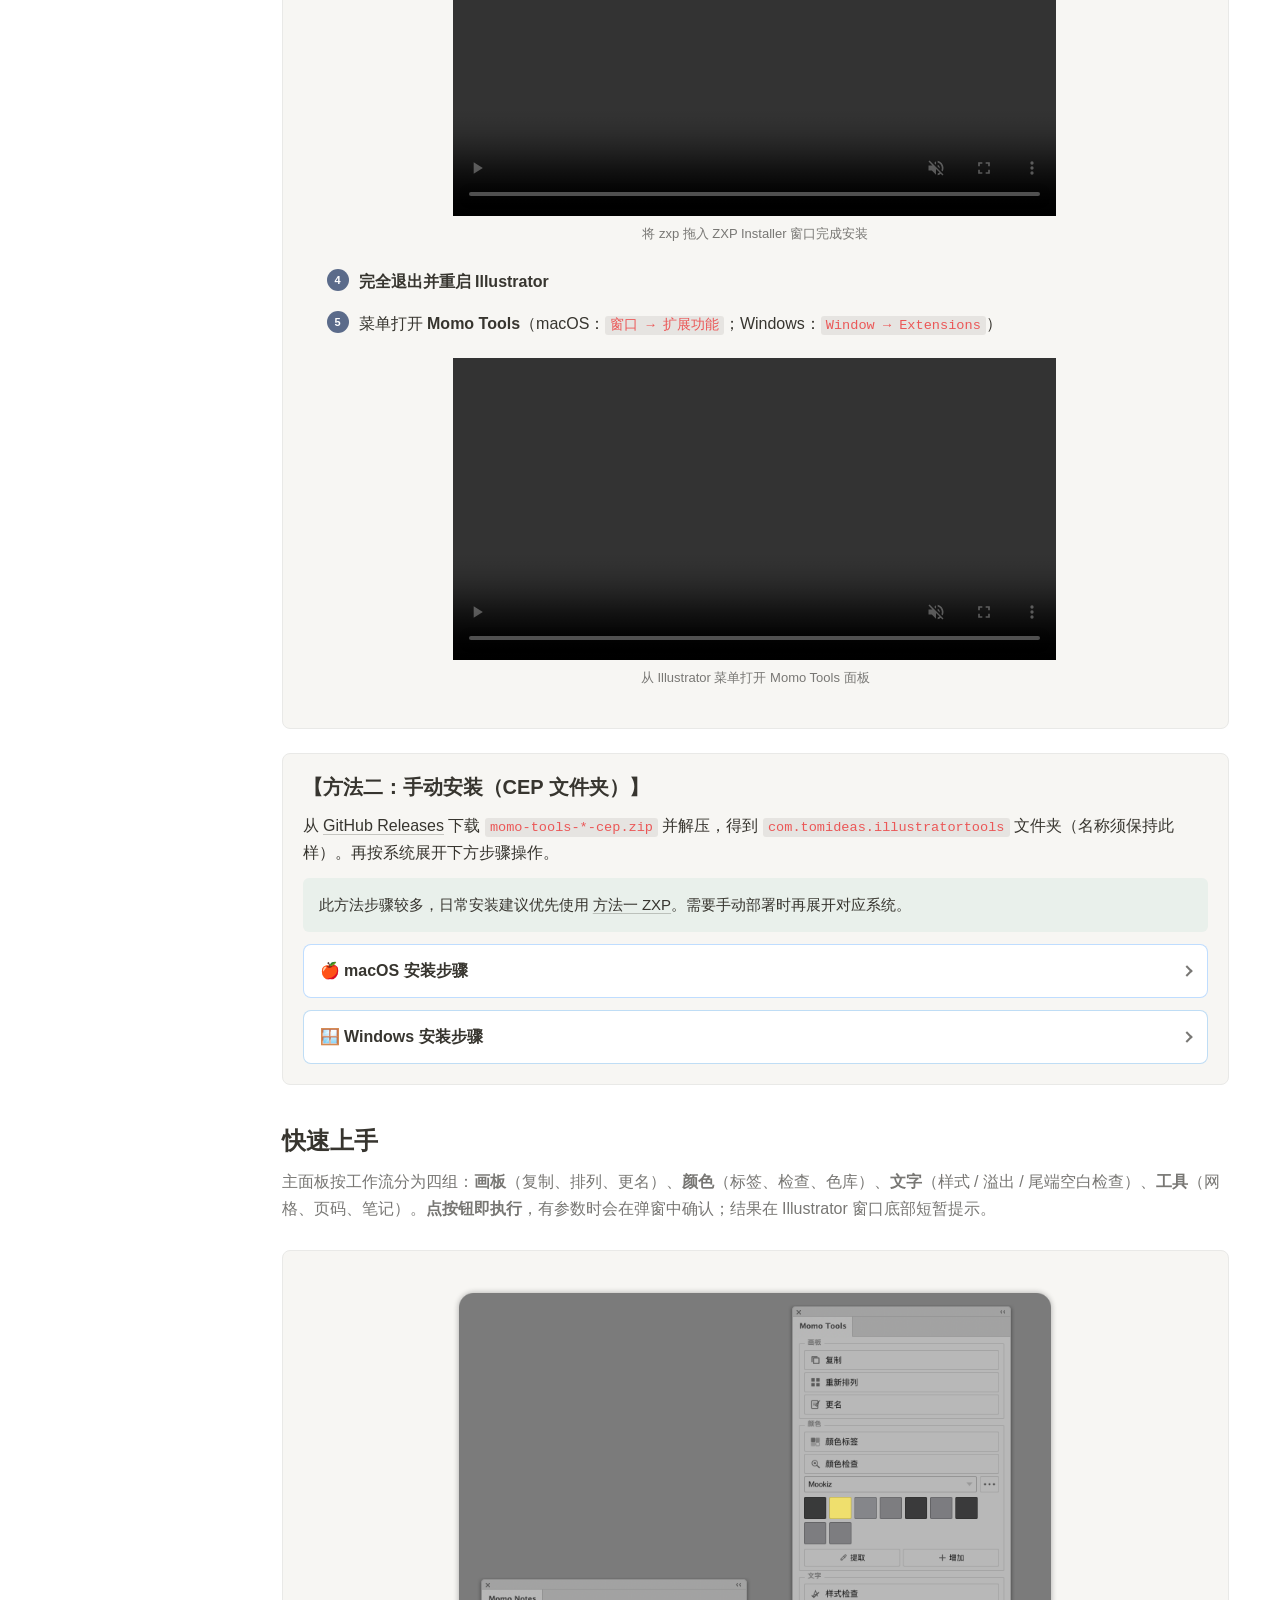
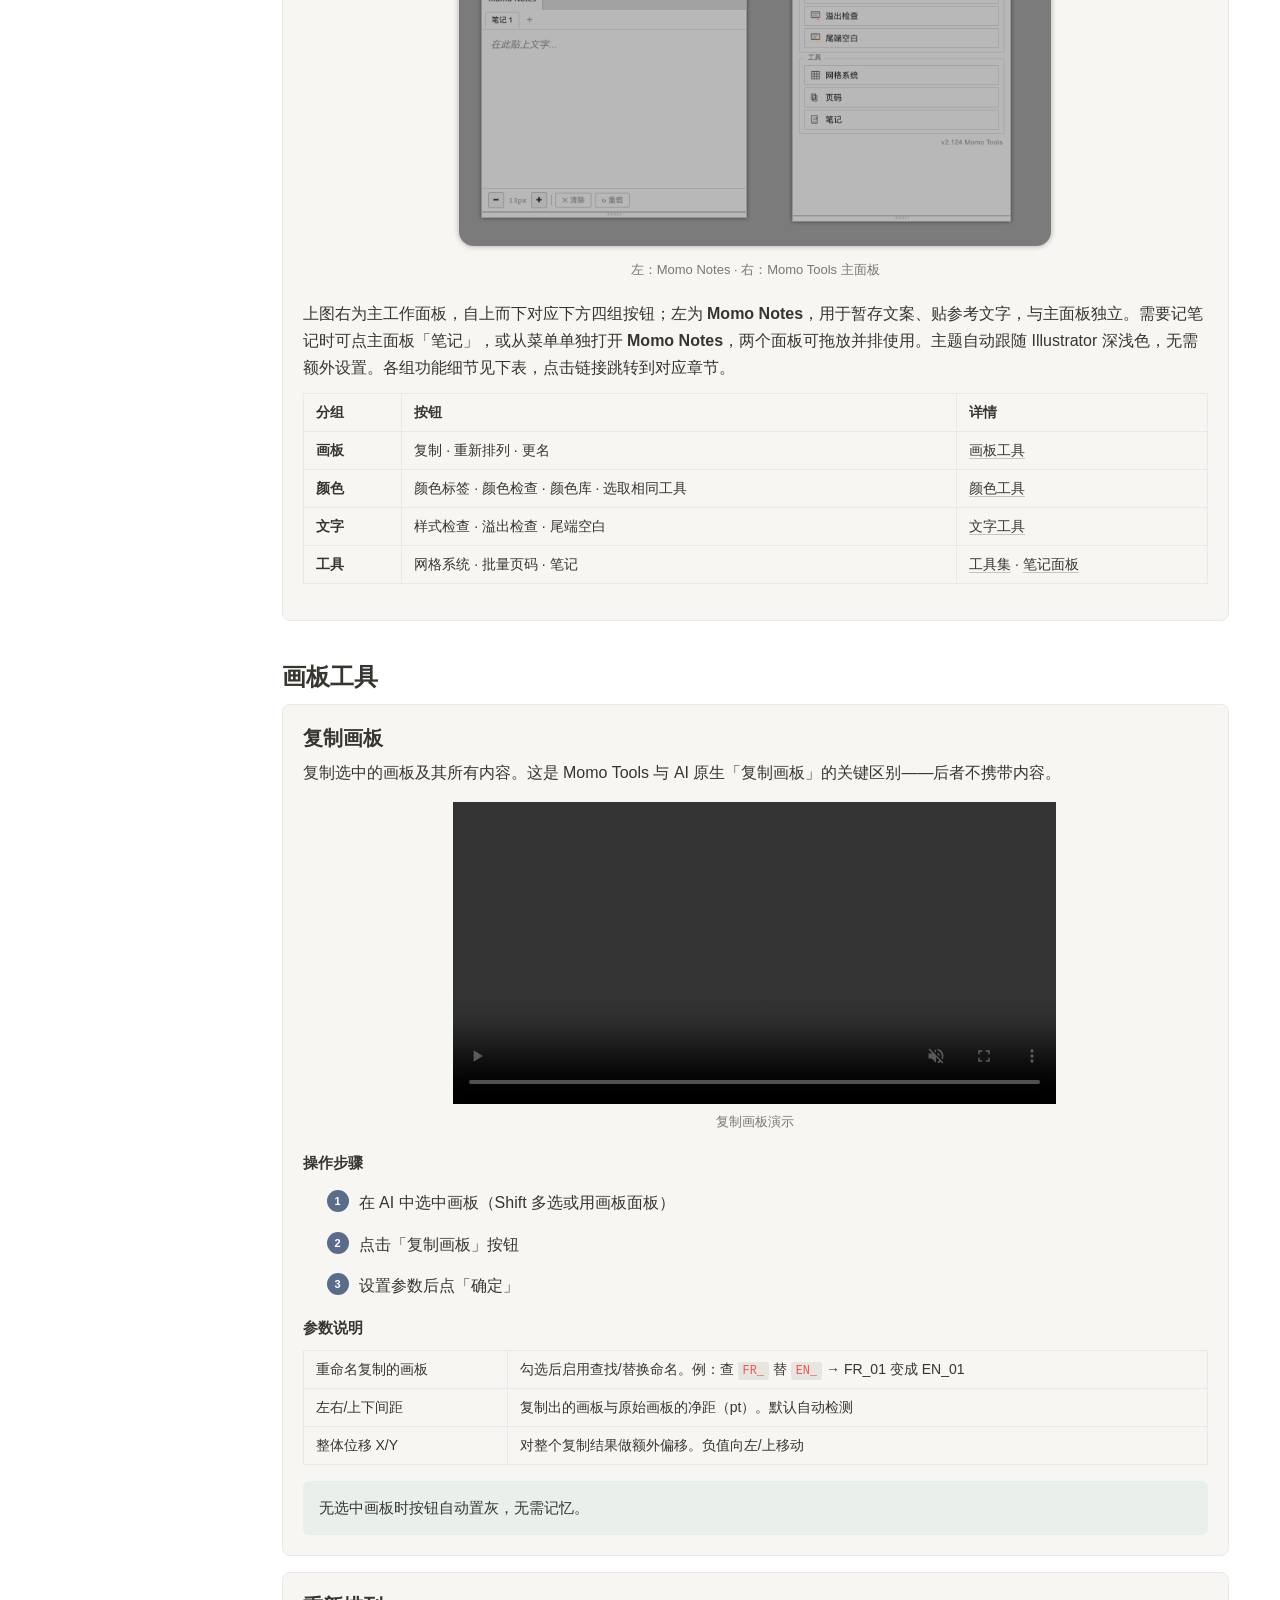
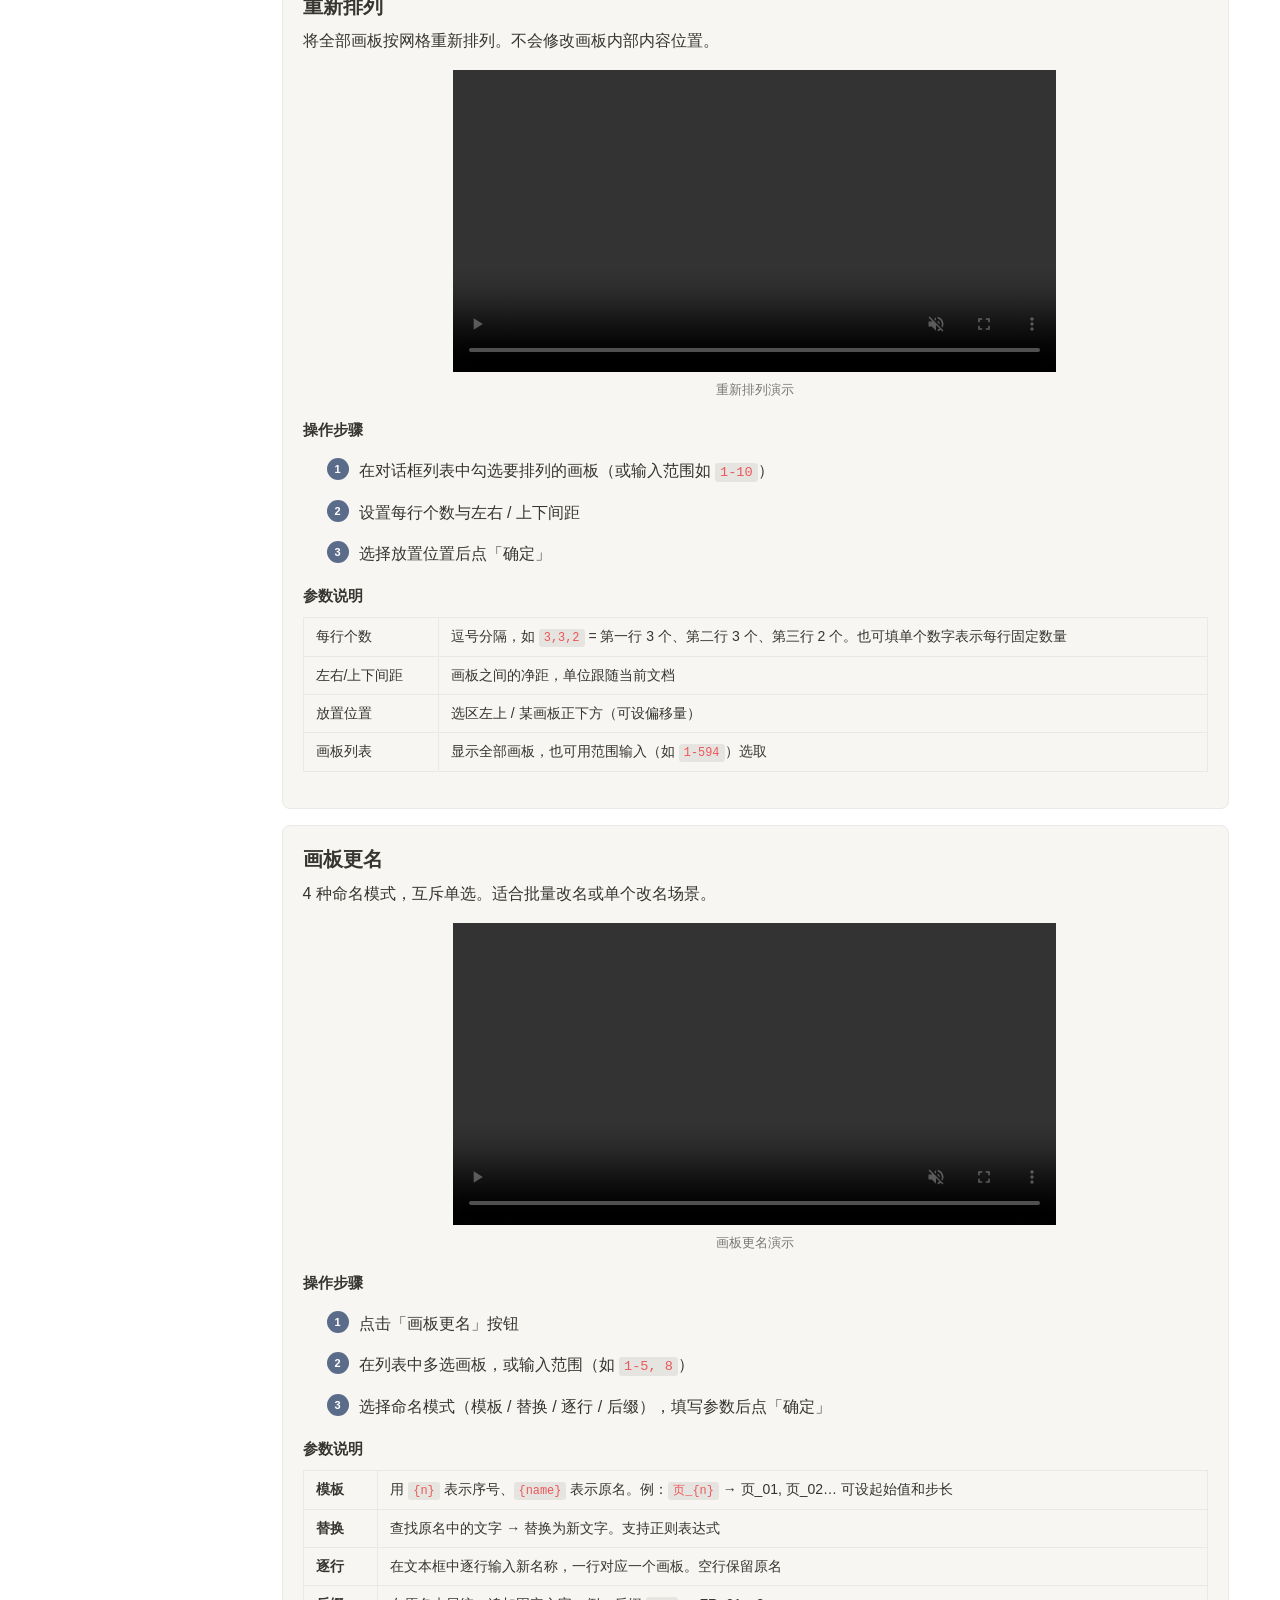
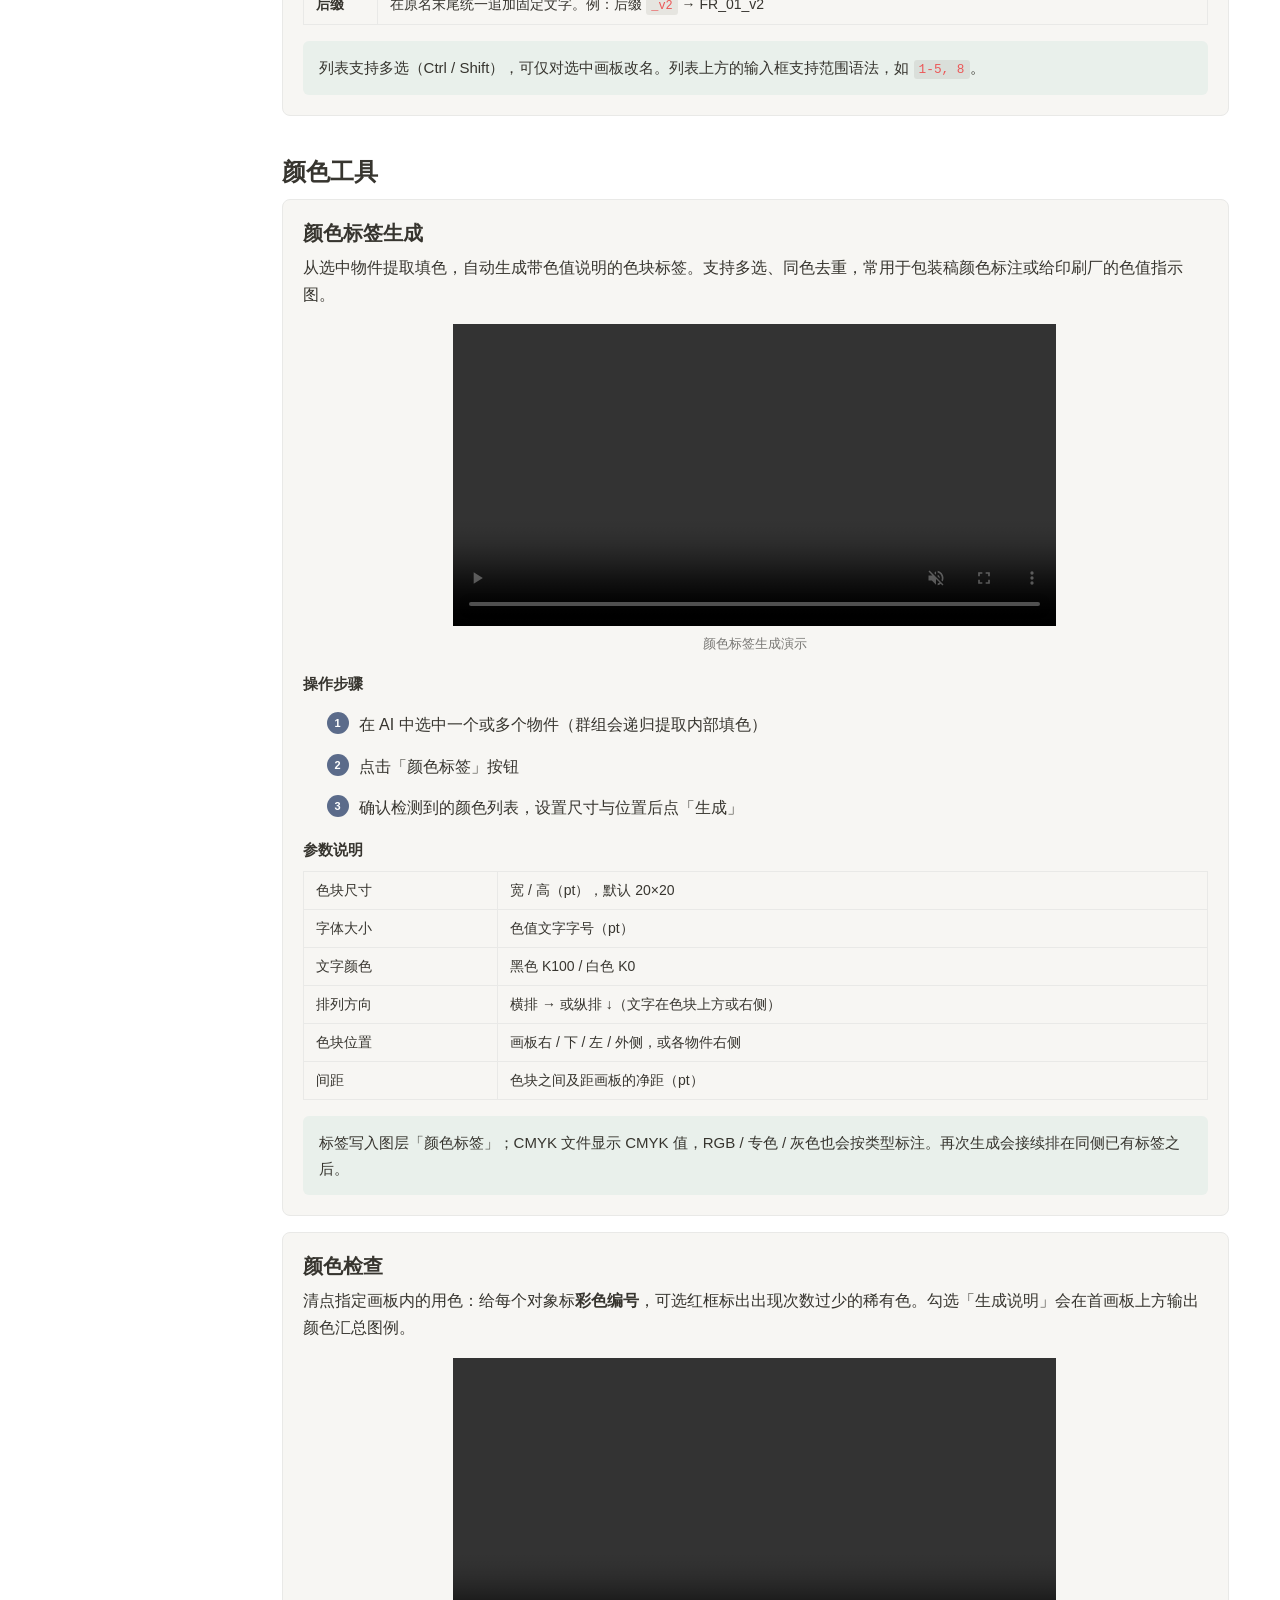
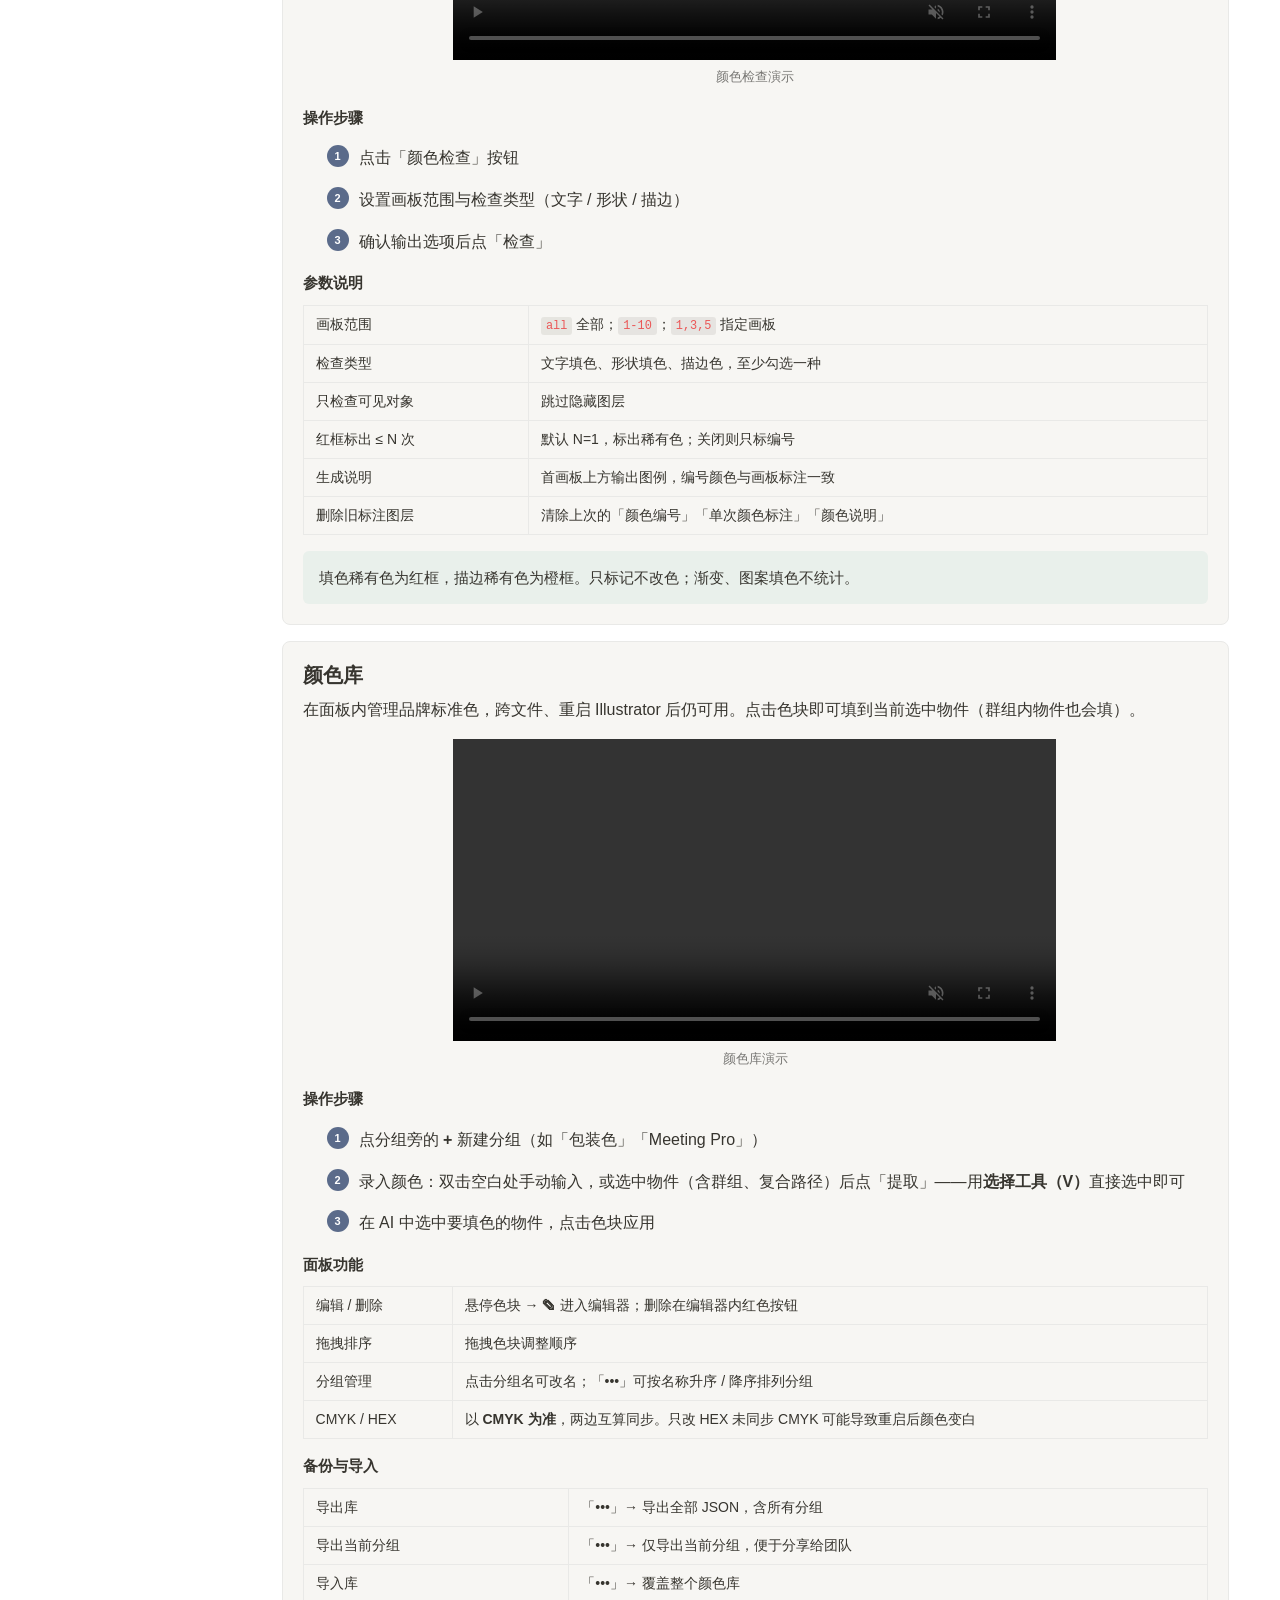
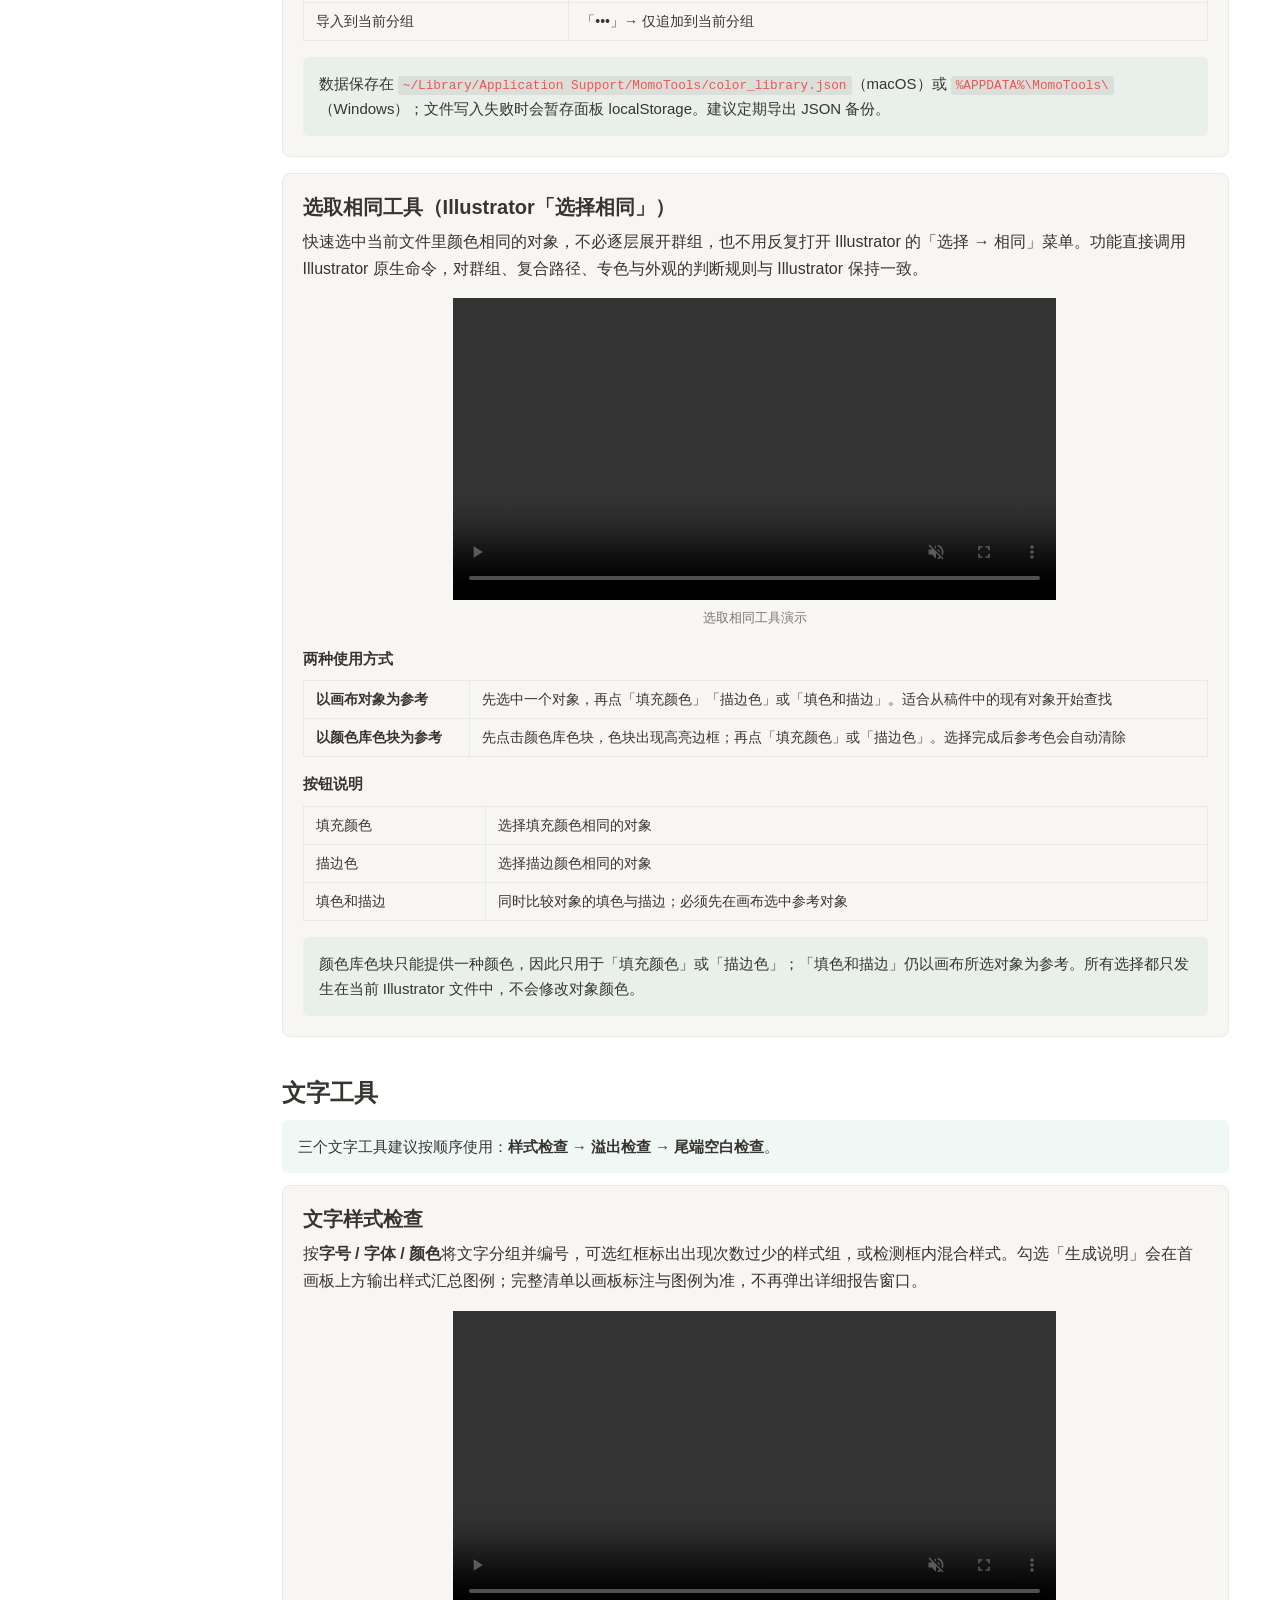
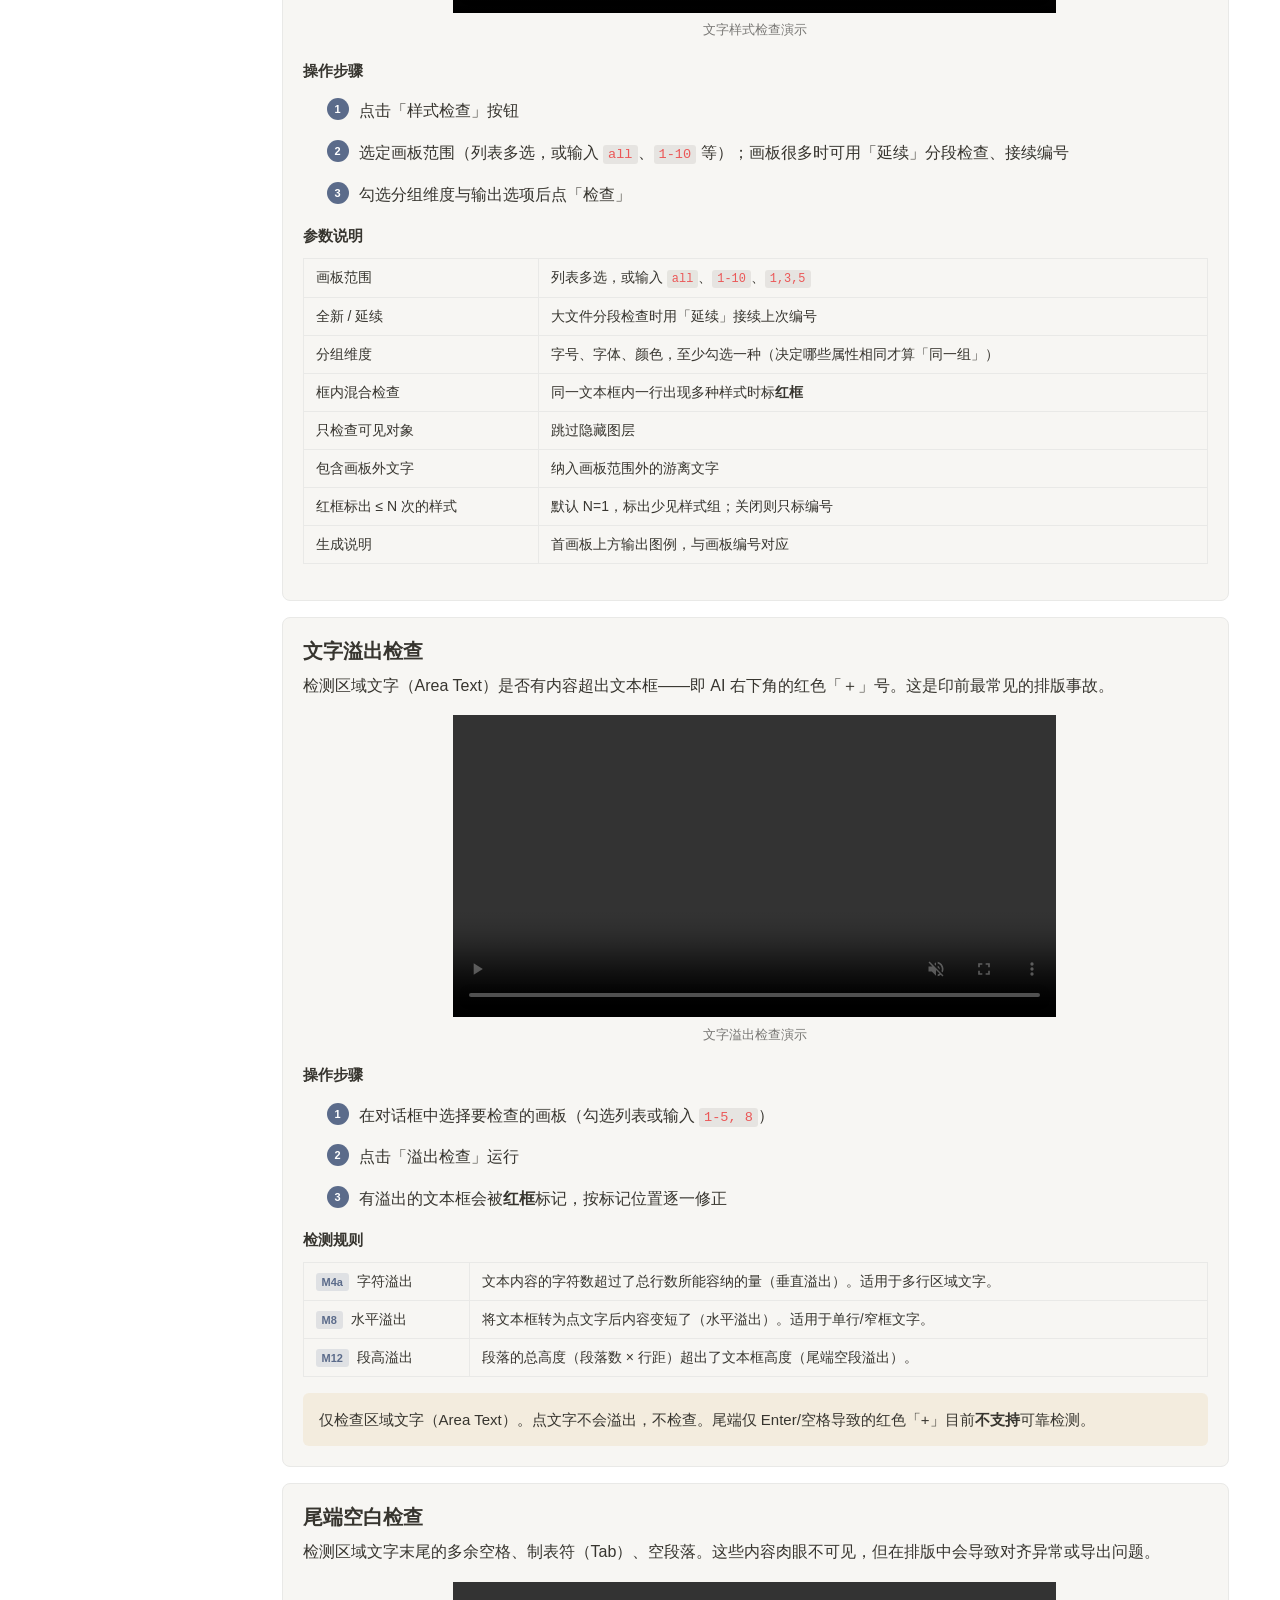
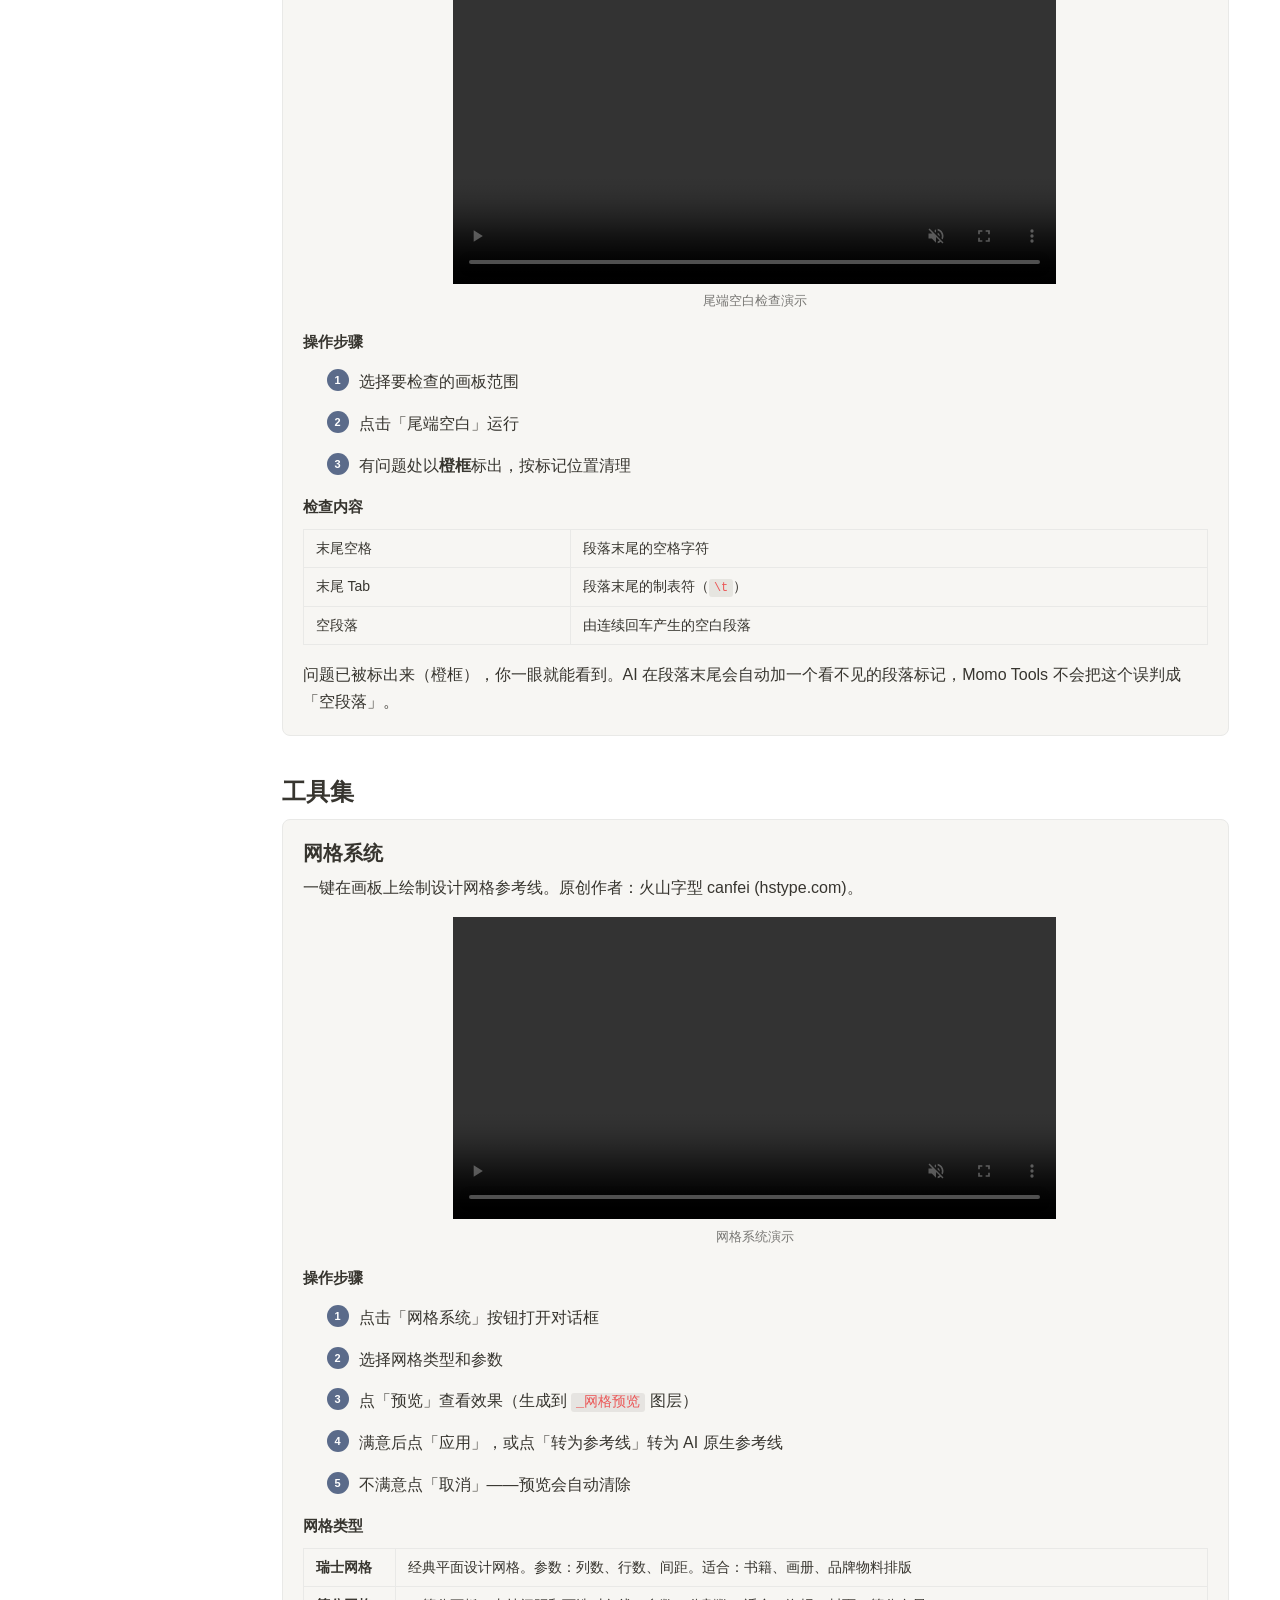
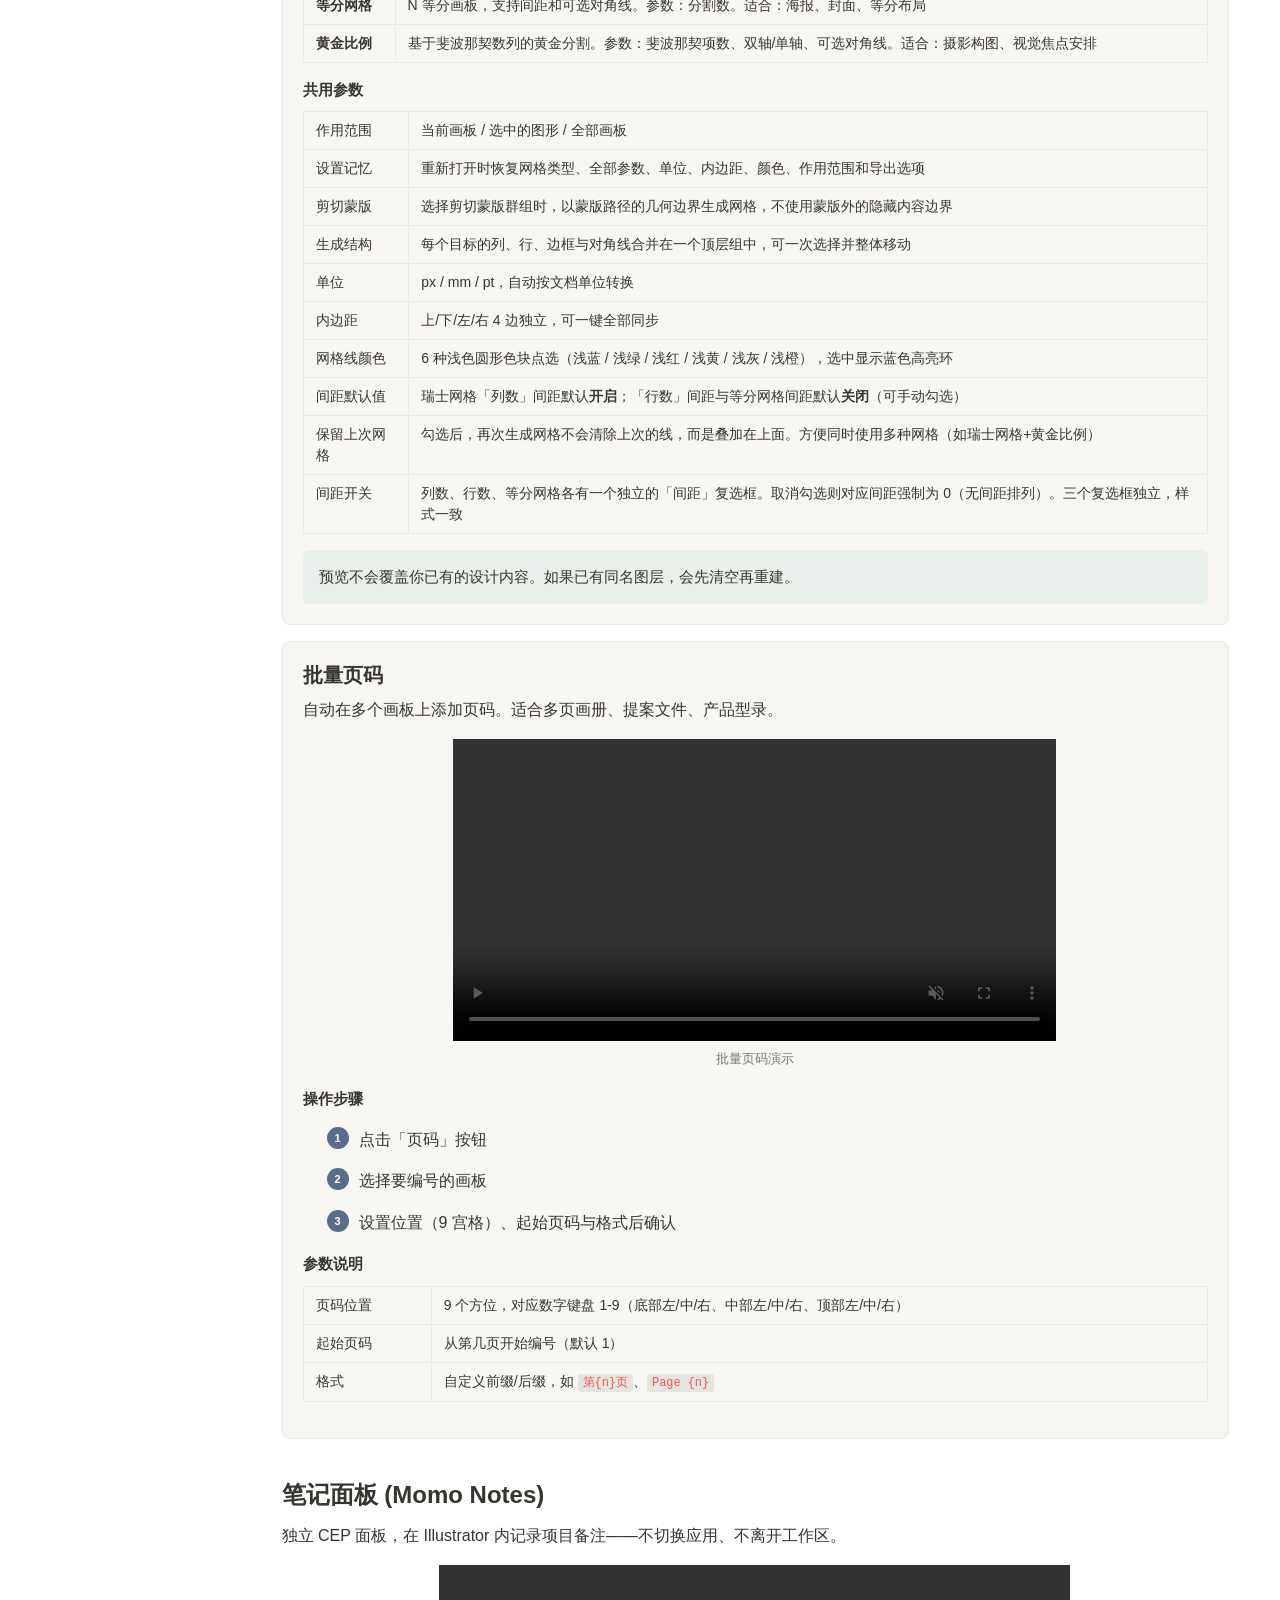
==== commit da94ccfe: "docs(site): sidebar nav cleanup - drop ASCII tree glyphs, use CSS indent - Remove literal `\u2514` /" ====
--- a/site/index.html
+++ b/site/index.html
@@ -3,7 +3,7 @@
 <head>
 <meta charset="utf-8">
 <meta name="viewport" content="width=device-width, initial-scale=1.0">
-<title>Momo Tools v2.131 — 使用指南</title>
+<title>Momo Tools v2.132 — 使用指南</title>
 <link rel="stylesheet" href="docs.css">
 <script src="docs.js" defer></script>
 </head>
@@ -30,12 +30,12 @@
   <div class="group-title">开始使用</div>
   <a href="#intro">简介</a>
   <a href="#install">安装与启动</a>
-  <a href="#install-method-zxp">　└ 方法一：ZXP 安装</a>
-  <a href="#install-method-cep">　└ 方法二：手动安装</a>
-  <a href="#install-mac">　　　· macOS</a>
-  <a href="#install-win">　　　· Windows</a>
+  <a href="#install-method-zxp" class="nav-sub">方法一：ZXP 安装</a>
+  <a href="#install-method-cep" class="nav-sub">方法二：手动安装</a>
+  <a href="#install-mac" class="nav-sub2">macOS</a>
+  <a href="#install-win" class="nav-sub2">Windows</a>
   <a href="#quick">快速上手</a>
-  <a href="#quick-panel">　└ 主面板一览</a>
+  <a href="#quick-panel" class="nav-sub">主面板一览</a>
   <div class="group-title">功能</div>
   <a href="#artboard">画板工具</a>
   <a href="#color">颜色工具</a>
@@ -51,7 +51,7 @@
 <main class="main-content">
 
 <h1 id="intro">Momo Tools 使用指南</h1>
-<p class="page-desc">Adobe Illustrator 外挂面板 v2.131 — 画板、颜色、文字、排版工具集 · 2026-07-26</p>
+<p class="page-desc">Adobe Illustrator 外挂面板 v2.132 — 画板、颜色、文字、排版工具集 · 2026-07-26</p>
 
 <div class="callout info">
   <p>Momo Tools 是一套 Illustrator 小工具集，帮你在一个面板里完成那些 AI 原生功能做不到、或做起来很慢的事：<strong>批量复制画板（带着内容一起）、一键检查全文件的文字溢出、清点文档用色、管理品牌色库、生成排版网格、自动加页码</strong>。</p>
@@ -773,14 +773,14 @@
     <li>完全退出并重启 Illustrator</li>
   </ol>
   <p>颜色库（<code>MomoTools/</code>）与笔记数据与扩展文件夹分开存放，覆盖更新不会删除它们。</p>
-  <p class="callout tip">当前文档对应版本：<b>v2.131</b> · 发布日期：2026-07-26 · <a href="https://github.com/tomideas/momo-illustrator/blob/main/CHANGELOG.md">完整更新日志</a></p>
+  <p class="callout tip">当前文档对应版本：<b>v2.132</b> · 发布日期：2026-07-26 · <a href="https://github.com/tomideas/momo-illustrator/blob/main/CHANGELOG.md">完整更新日志</a></p>
 </div>
 
 </main>
 </div>
 
 <footer class="site-footer">
-  Momo Tools v2.131 · © 2026 Momo (tomideas) · 网格系统 © canfei / 火山字型 (hstype.com)
+  Momo Tools v2.132 · © 2026 Momo (tomideas) · 网格系统 © canfei / 火山字型 (hstype.com)
 </footer>
 
 </body>
--- a/site/docs.css
+++ b/site/docs.css
@@ -46,12 +46,14 @@
 .sidebar-search input::placeholder{color:var(--c-text-3)}
 .sidebar-search .search-icon{position:absolute;left:9px;top:50%;transform:translateY(-50%);color:var(--c-text-3);font-size:13px;pointer-events:none}
 
-.sidebar .group-title{font-size:13px;font-weight:700;color:var(--c-text);padding:20px 0 6px;border-top:1px solid var(--c-border);margin-top:4px}
+.sidebar .group-title{font-size:12px;font-weight:600;letter-spacing:.04em;text-transform:uppercase;color:var(--c-text-3);padding:18px 0 6px;border-top:1px solid var(--c-border);margin-top:6px}
 .sidebar .group-title:first-of-type{padding-top:4px;border-top:none;margin-top:0}
 .sidebar a{display:block;padding:4px 0;font-size:14px;color:var(--c-text-2);transition:color .12s;line-height:1.6}
 .sidebar a:hover{color:var(--c-text);text-decoration:none}
 .sidebar a.active{color:#2563eb;font-weight:500}
 .sidebar a.hidden{display:none}
+.sidebar a.nav-sub{padding-left:14px;font-size:13px;color:var(--c-text-3)}
+.sidebar a.nav-sub2{padding-left:28px;font-size:12.5px;color:var(--c-text-3)}
 
 .main-content{margin-left:var(--sidebar-w);flex:1;padding:40px clamp(32px,4vw,64px) 80px clamp(40px,4vw,72px);max-width:calc(var(--content-max) + var(--sidebar-w) + 140px)}
 .main-content h1{font-size:40px;font-weight:700;margin-bottom:4px;letter-spacing:-.02em;line-height:1.2}
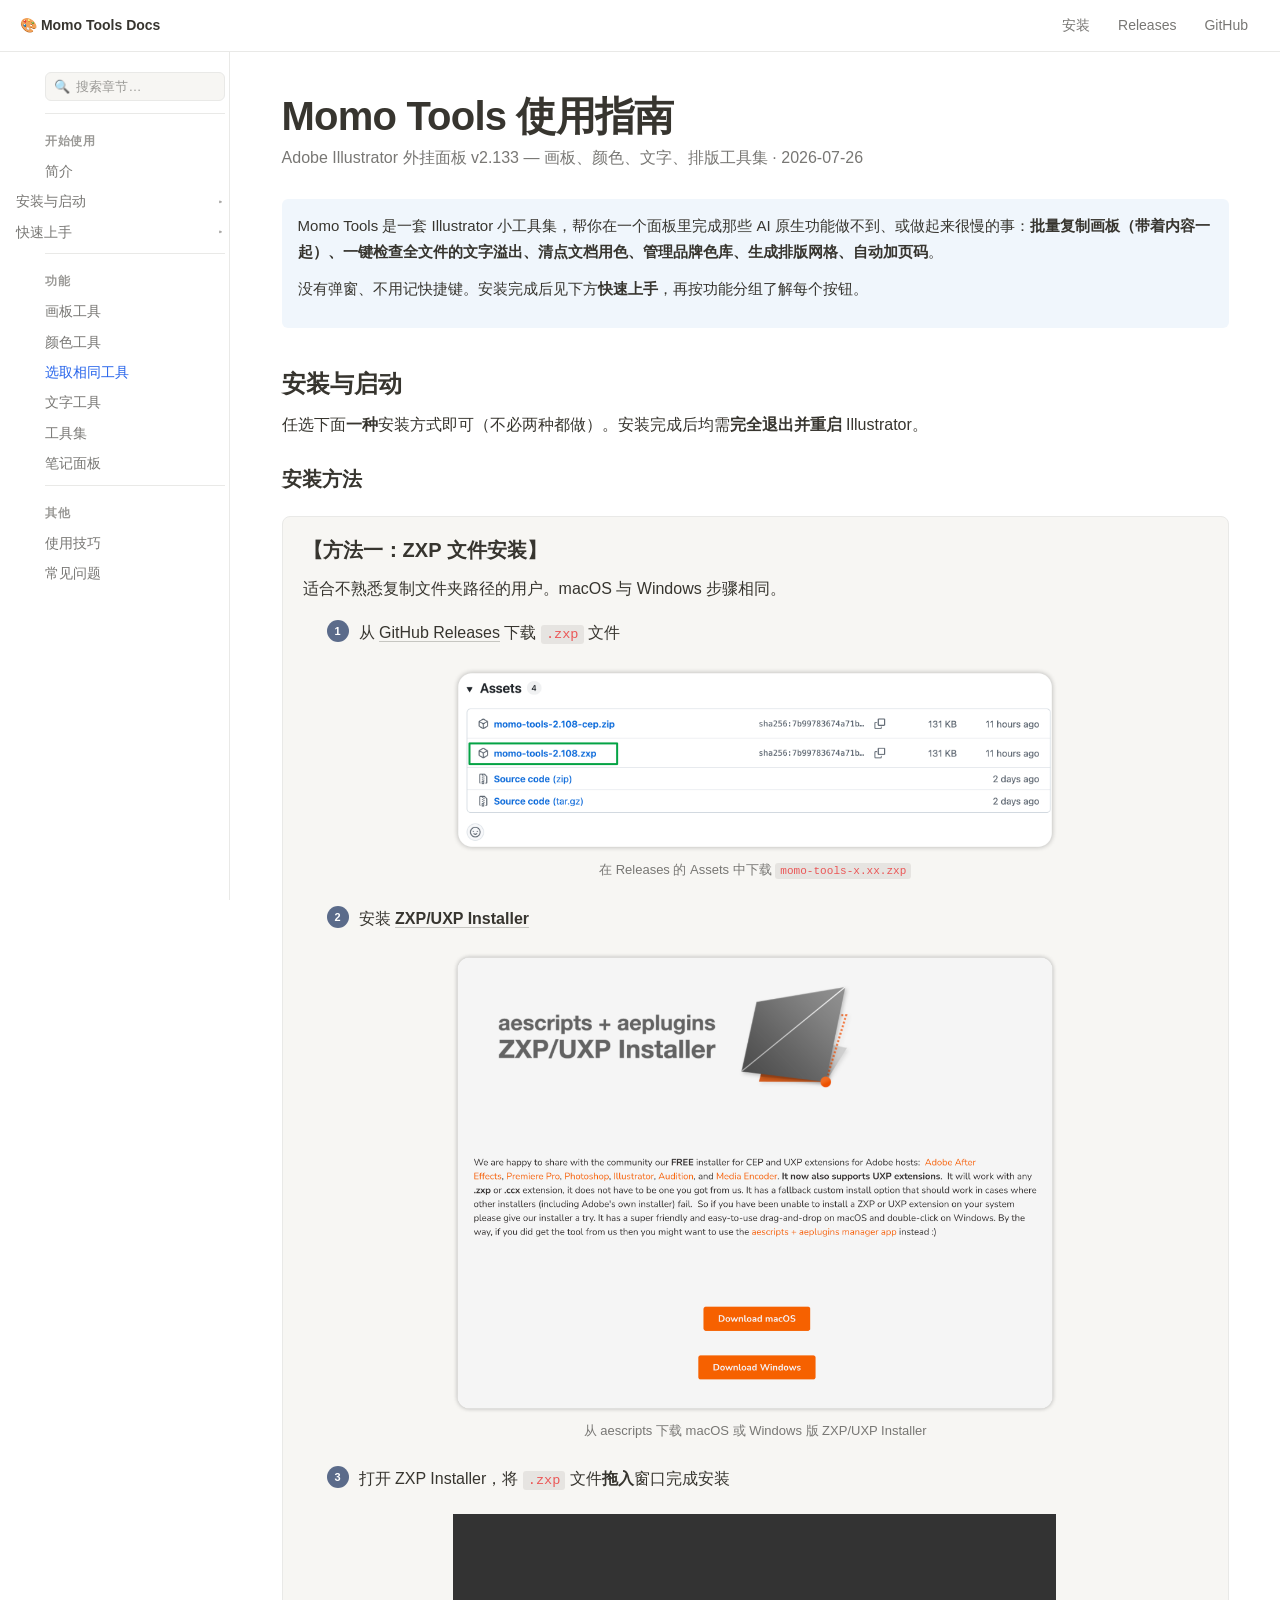
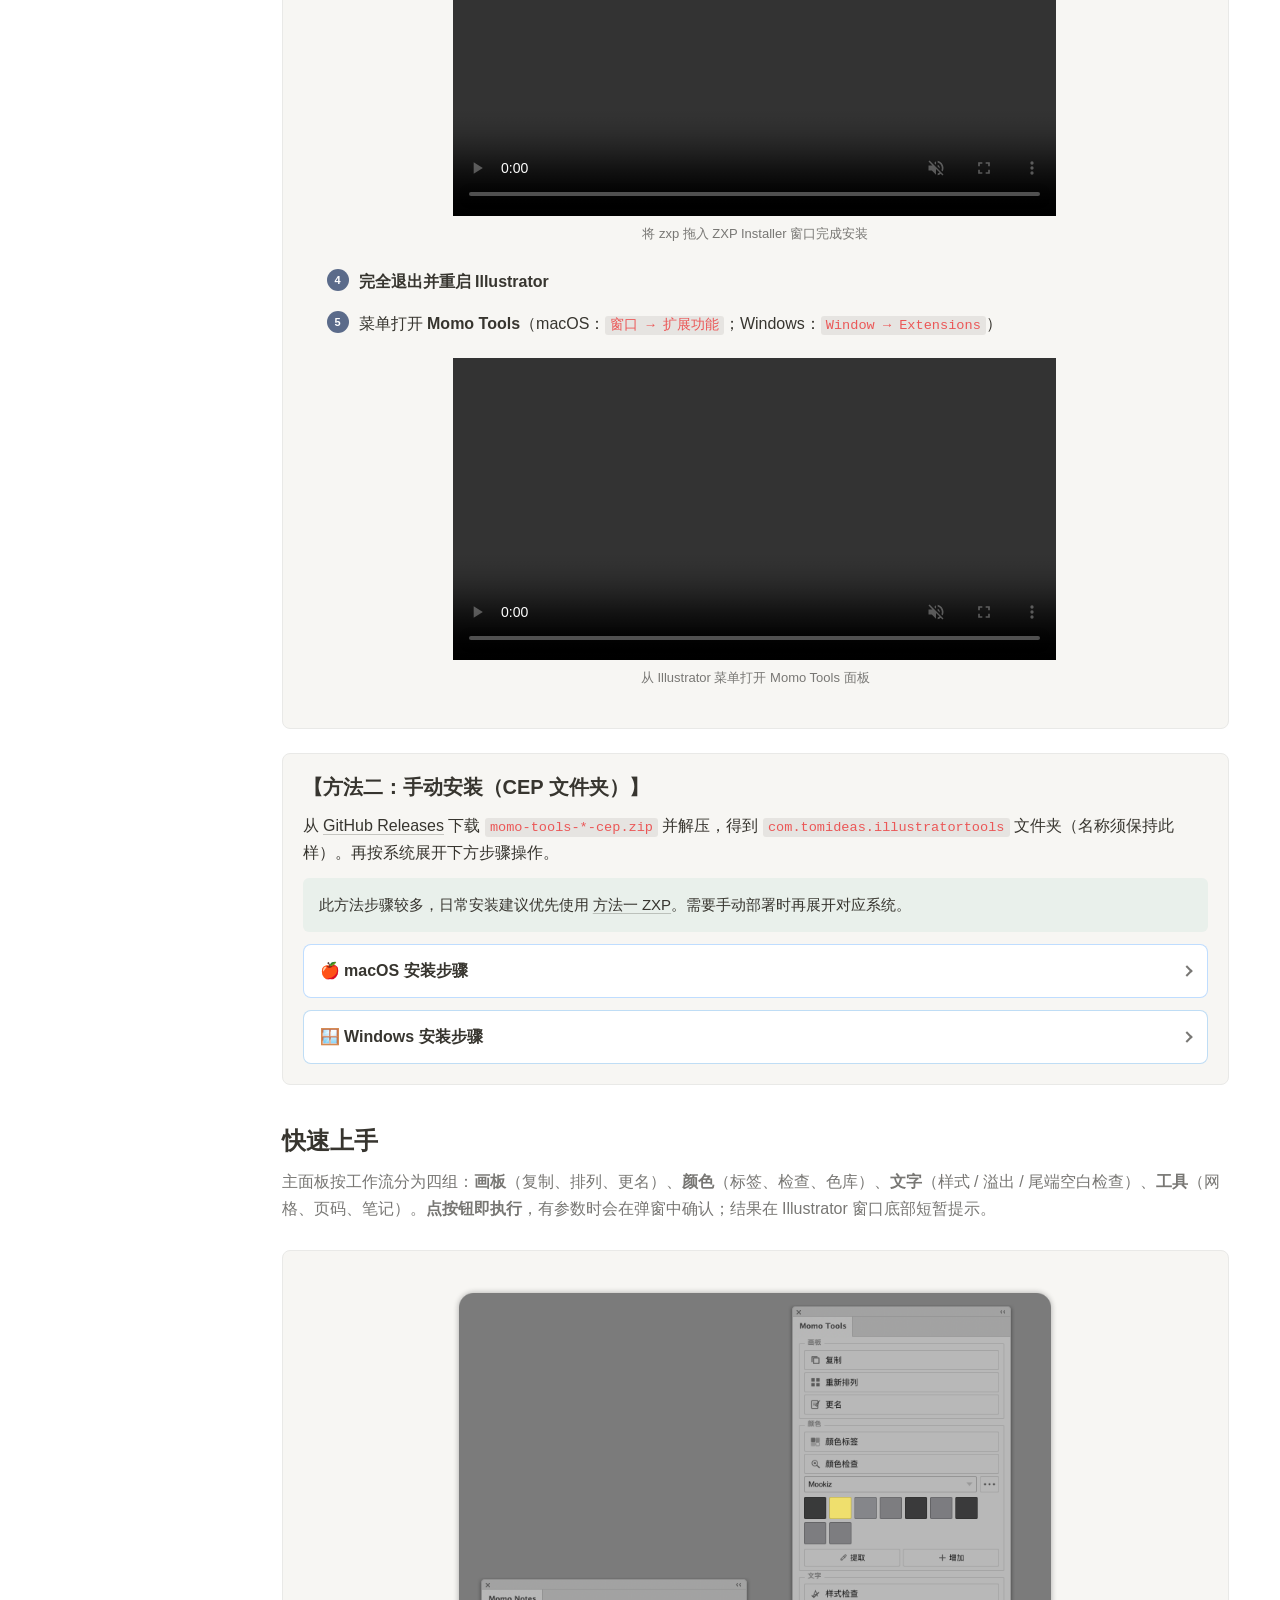
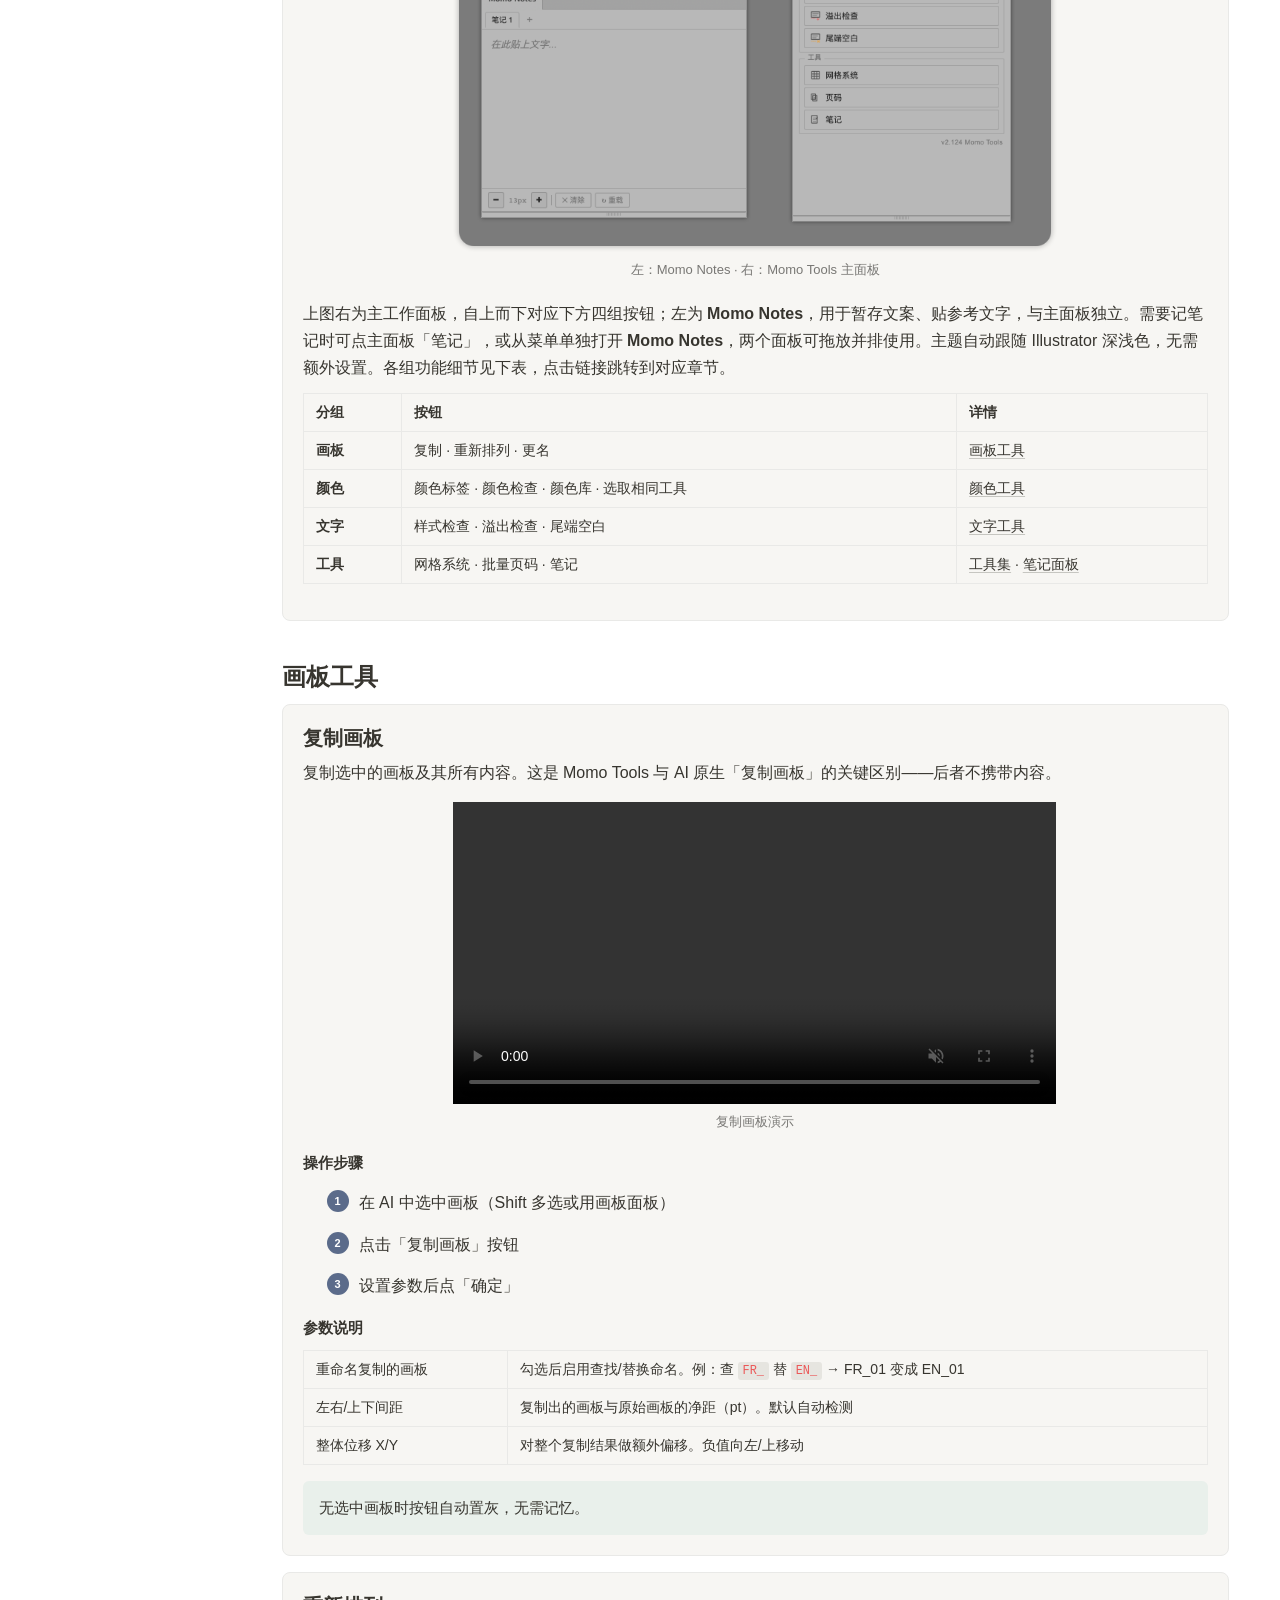
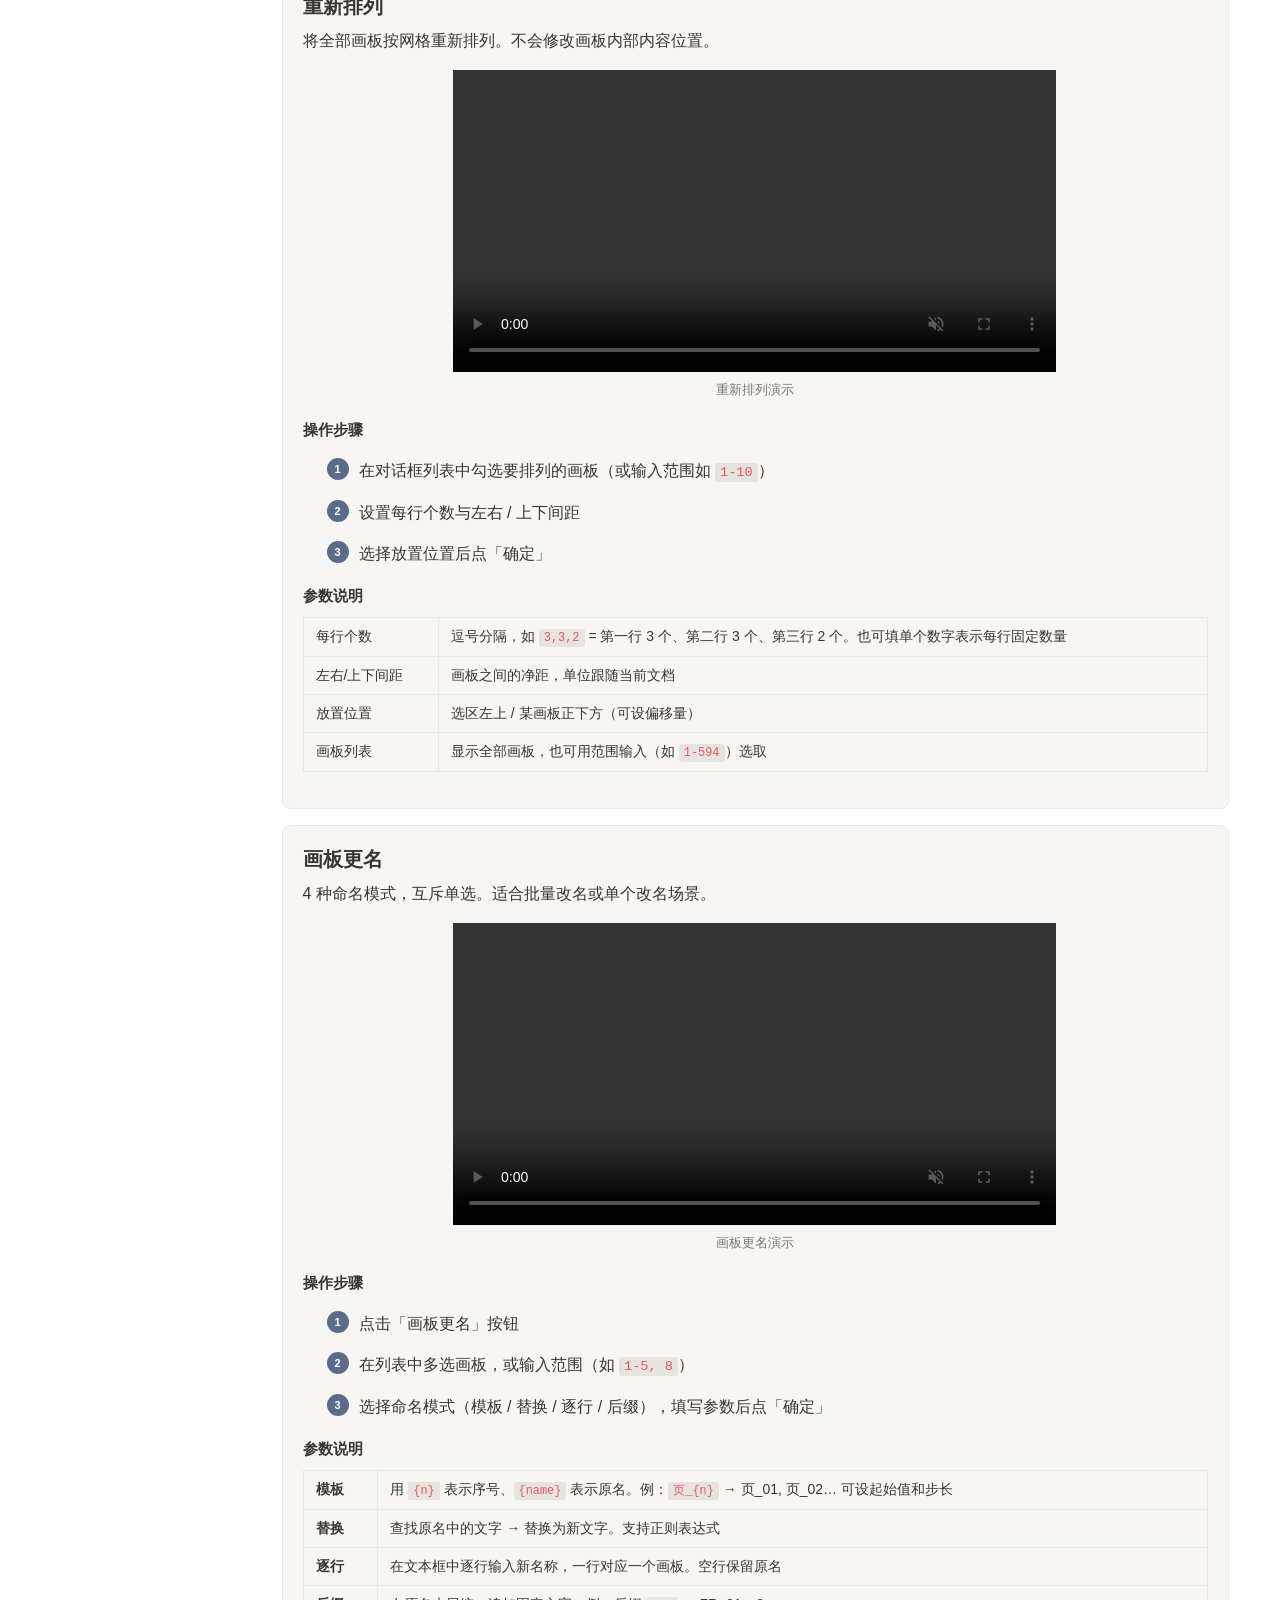
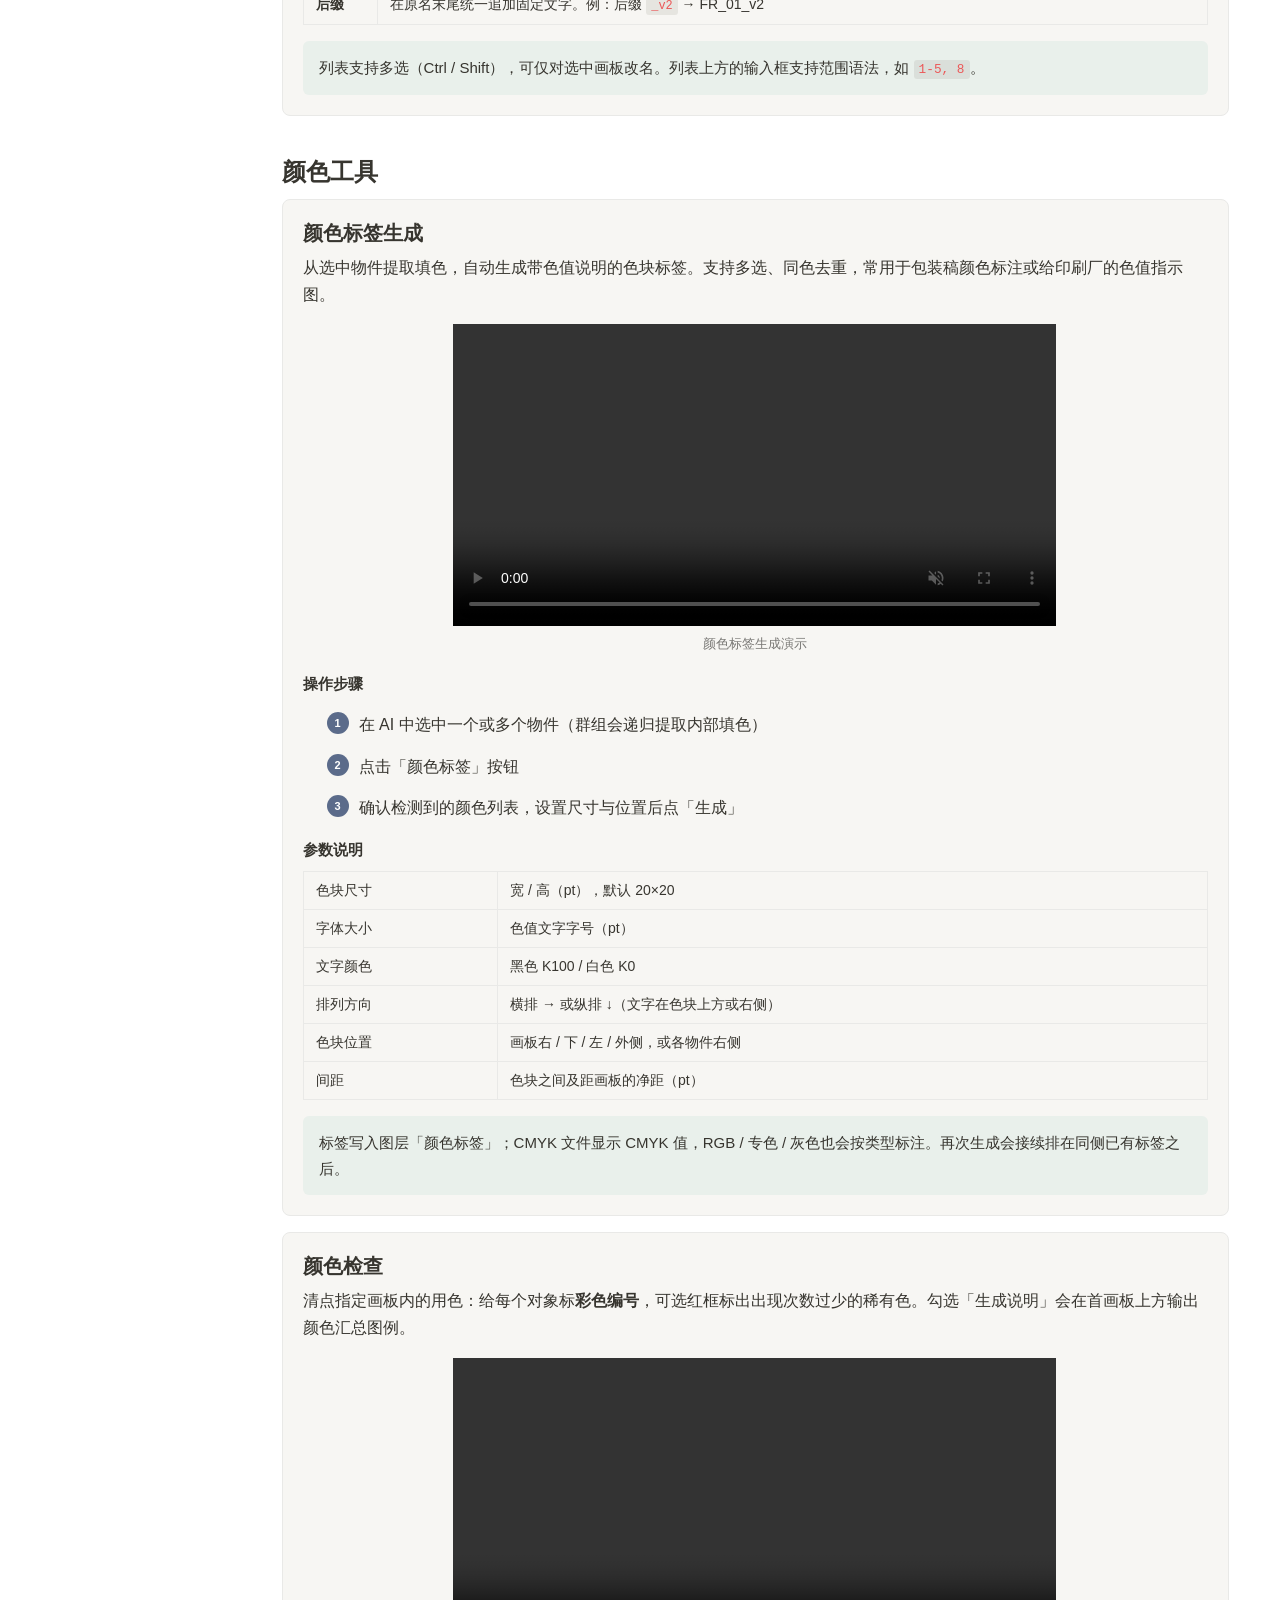
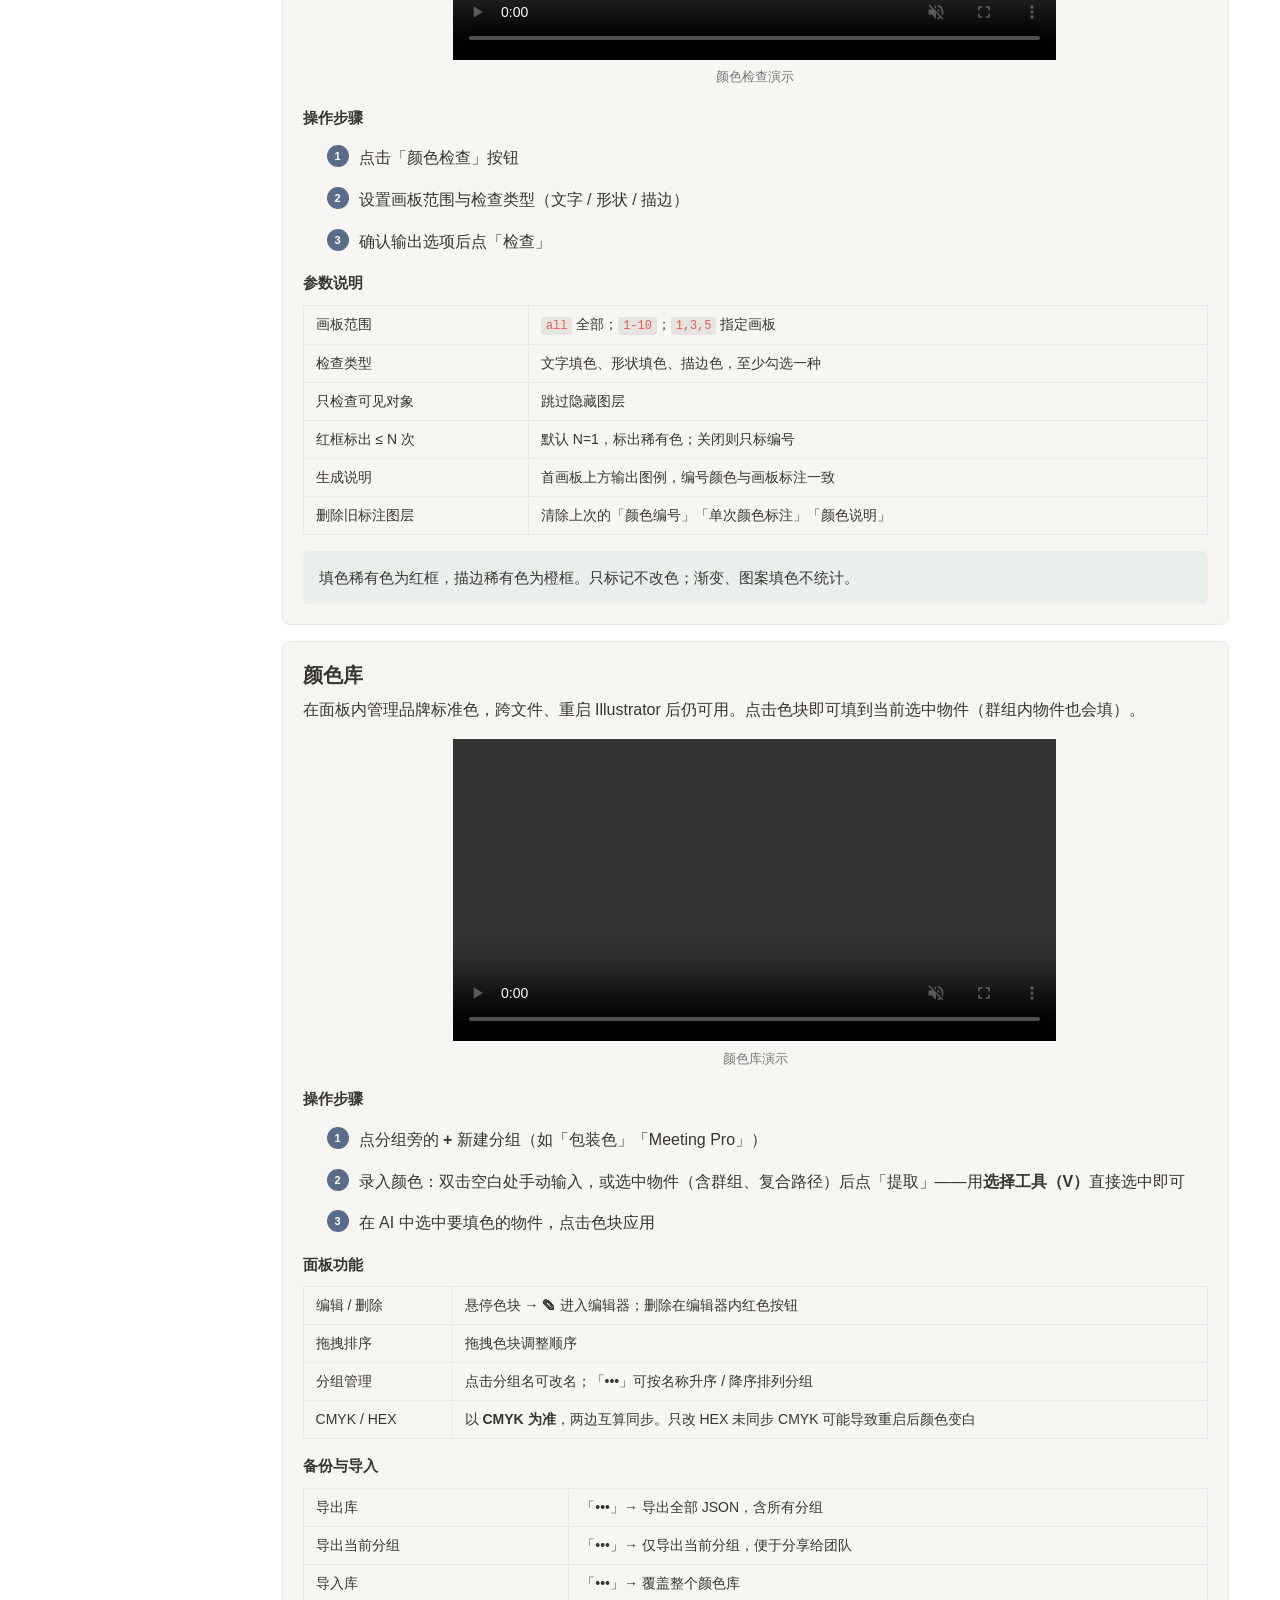
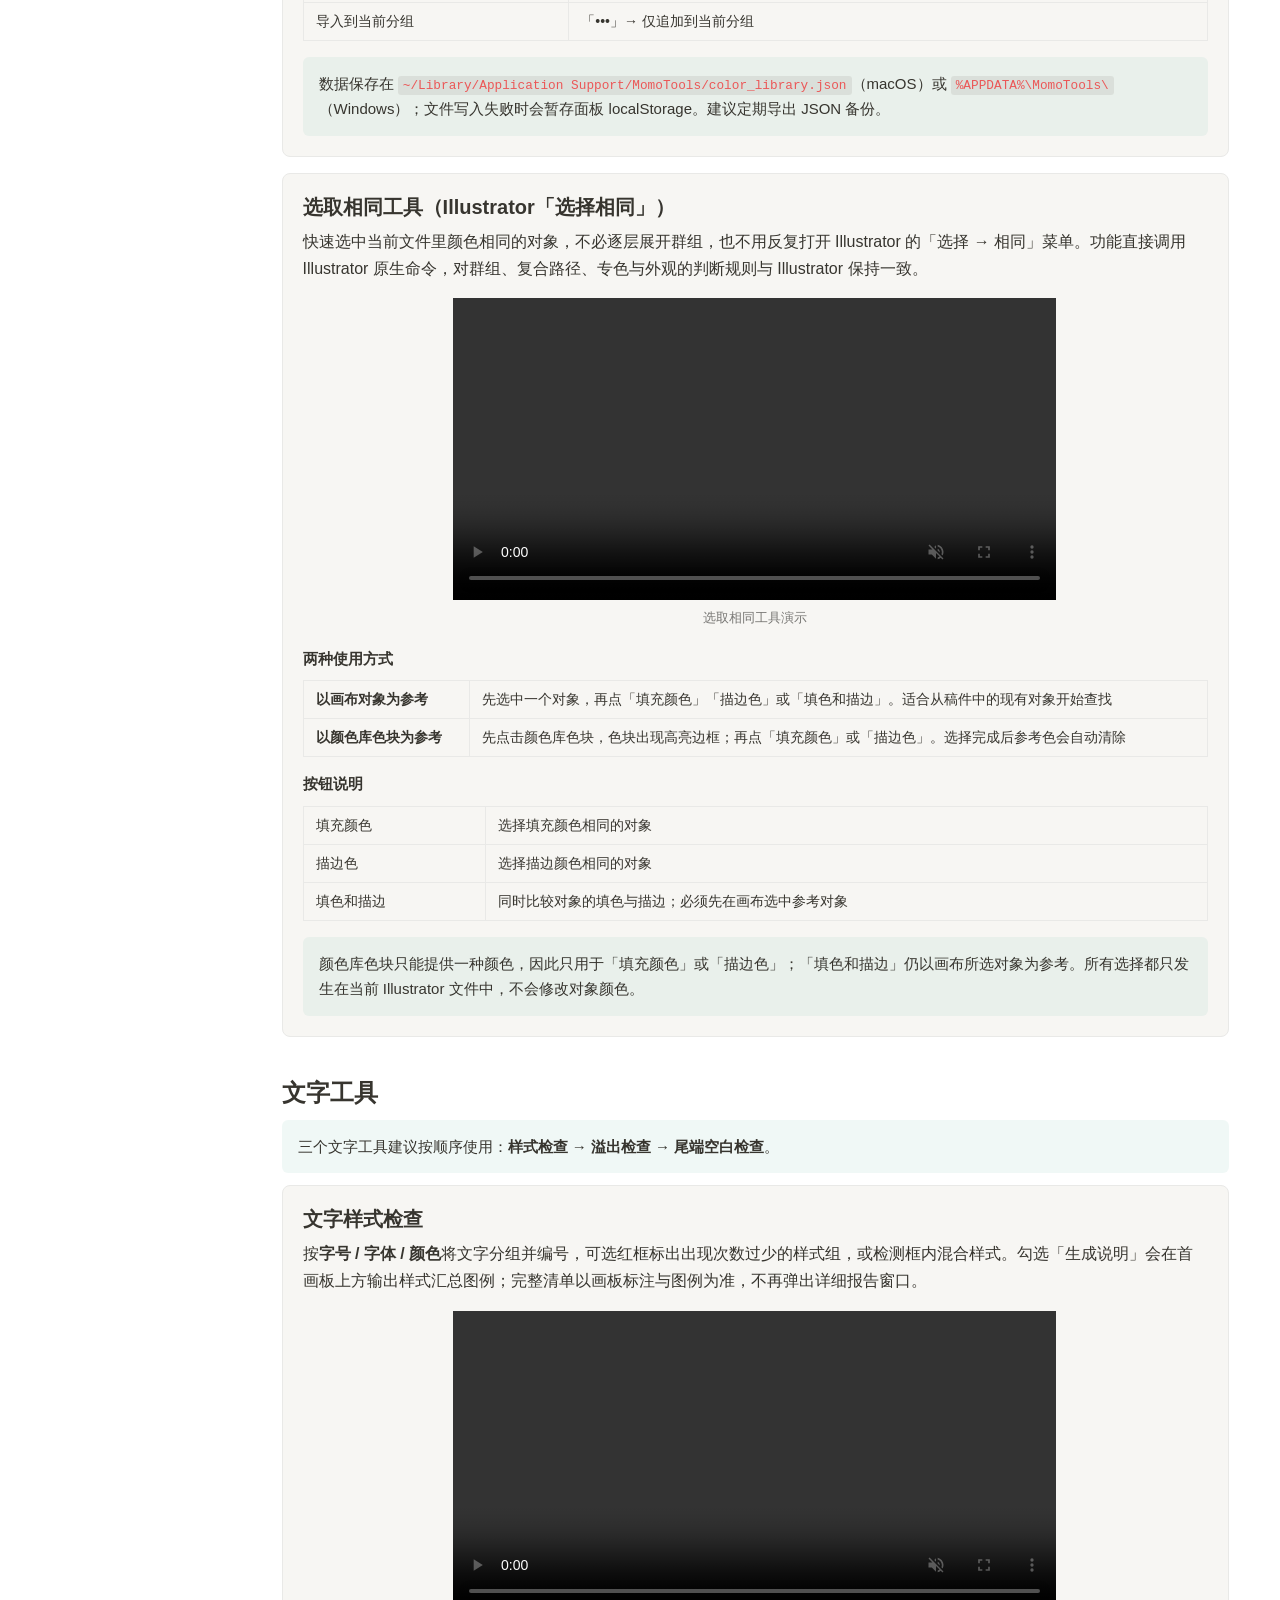
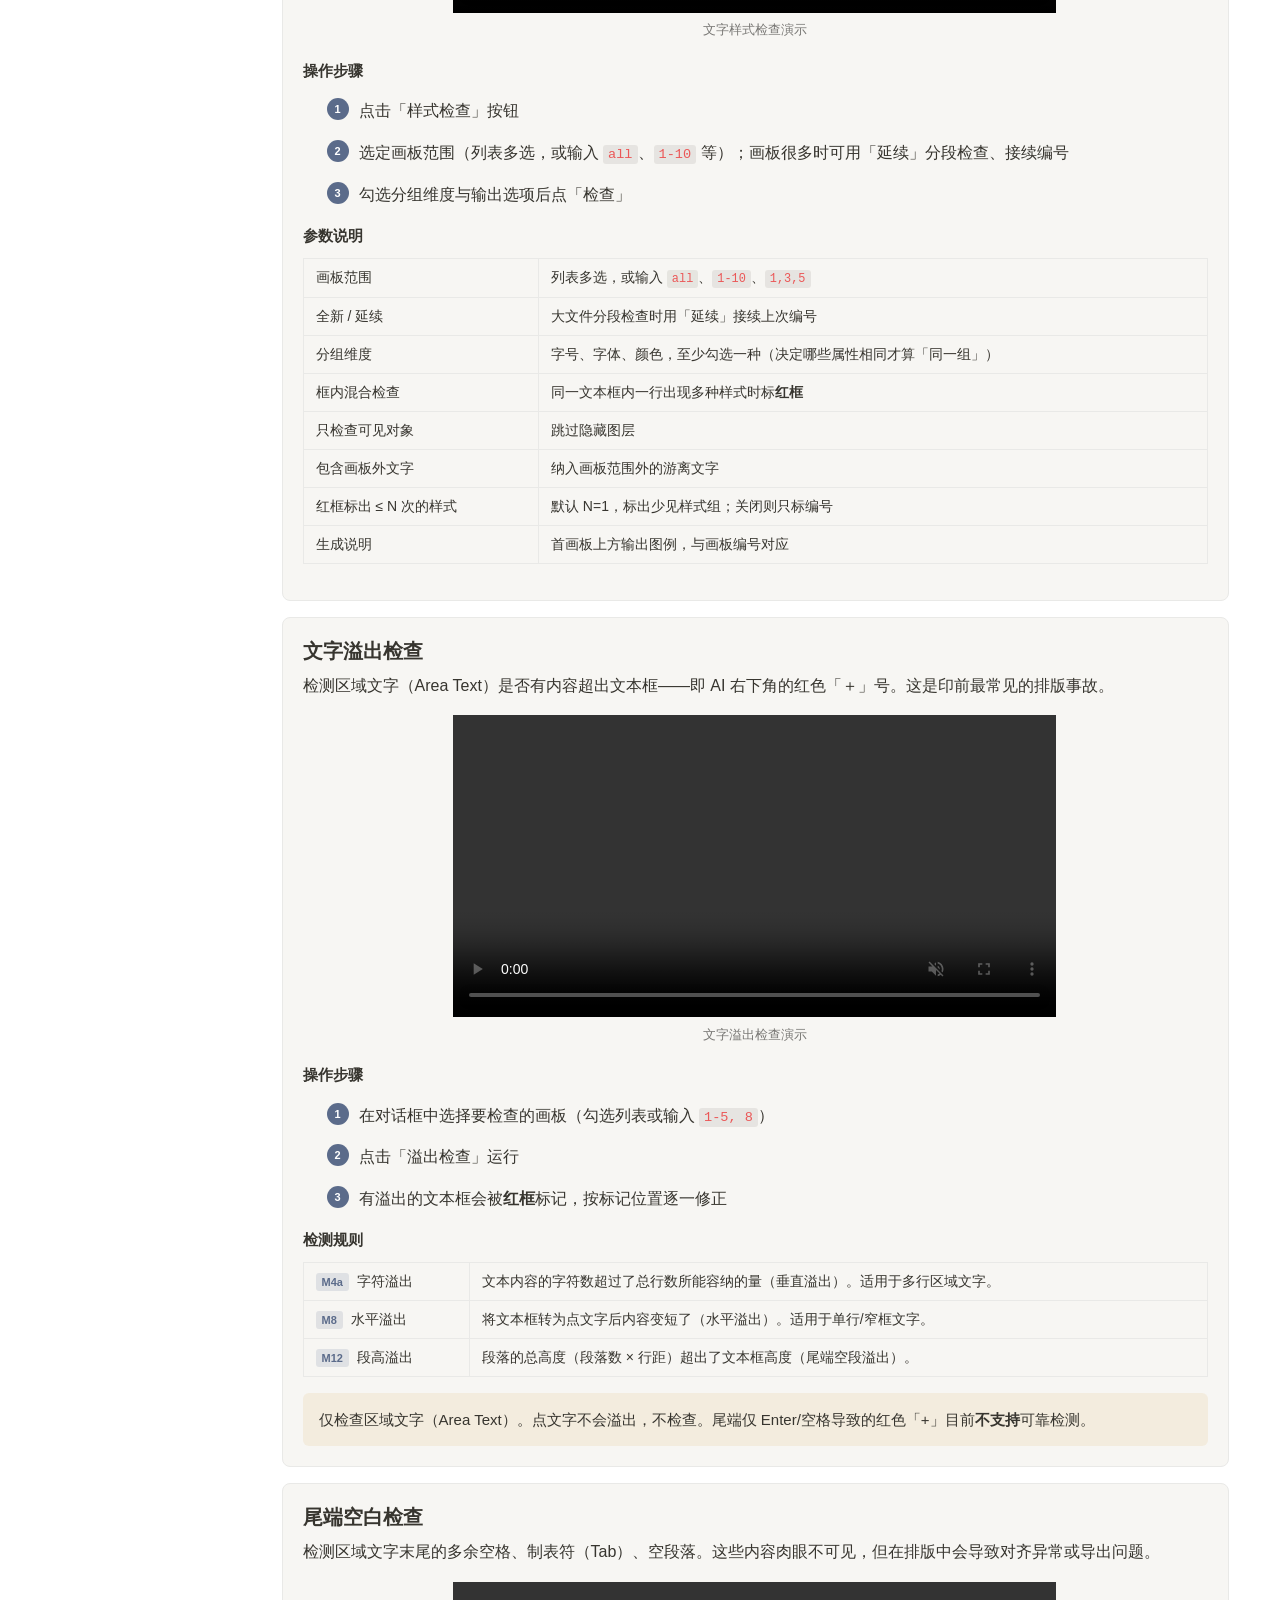
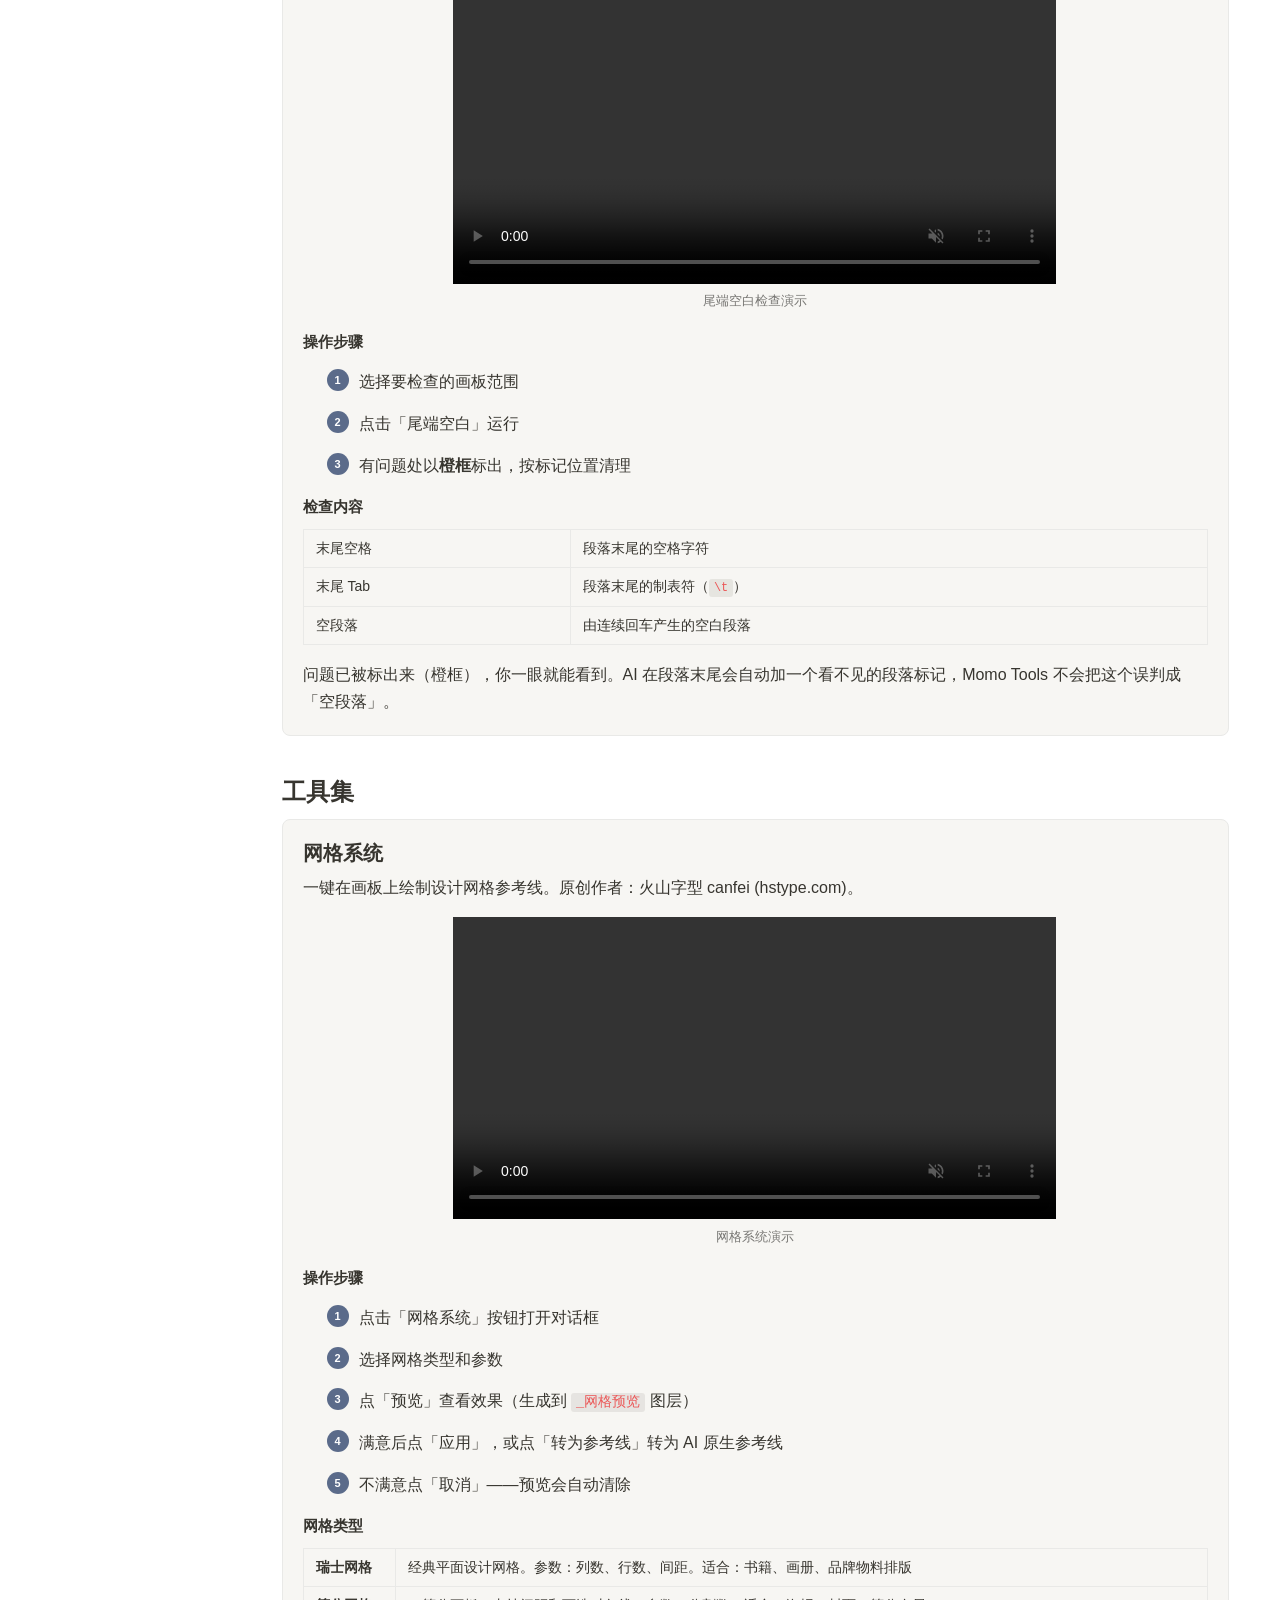
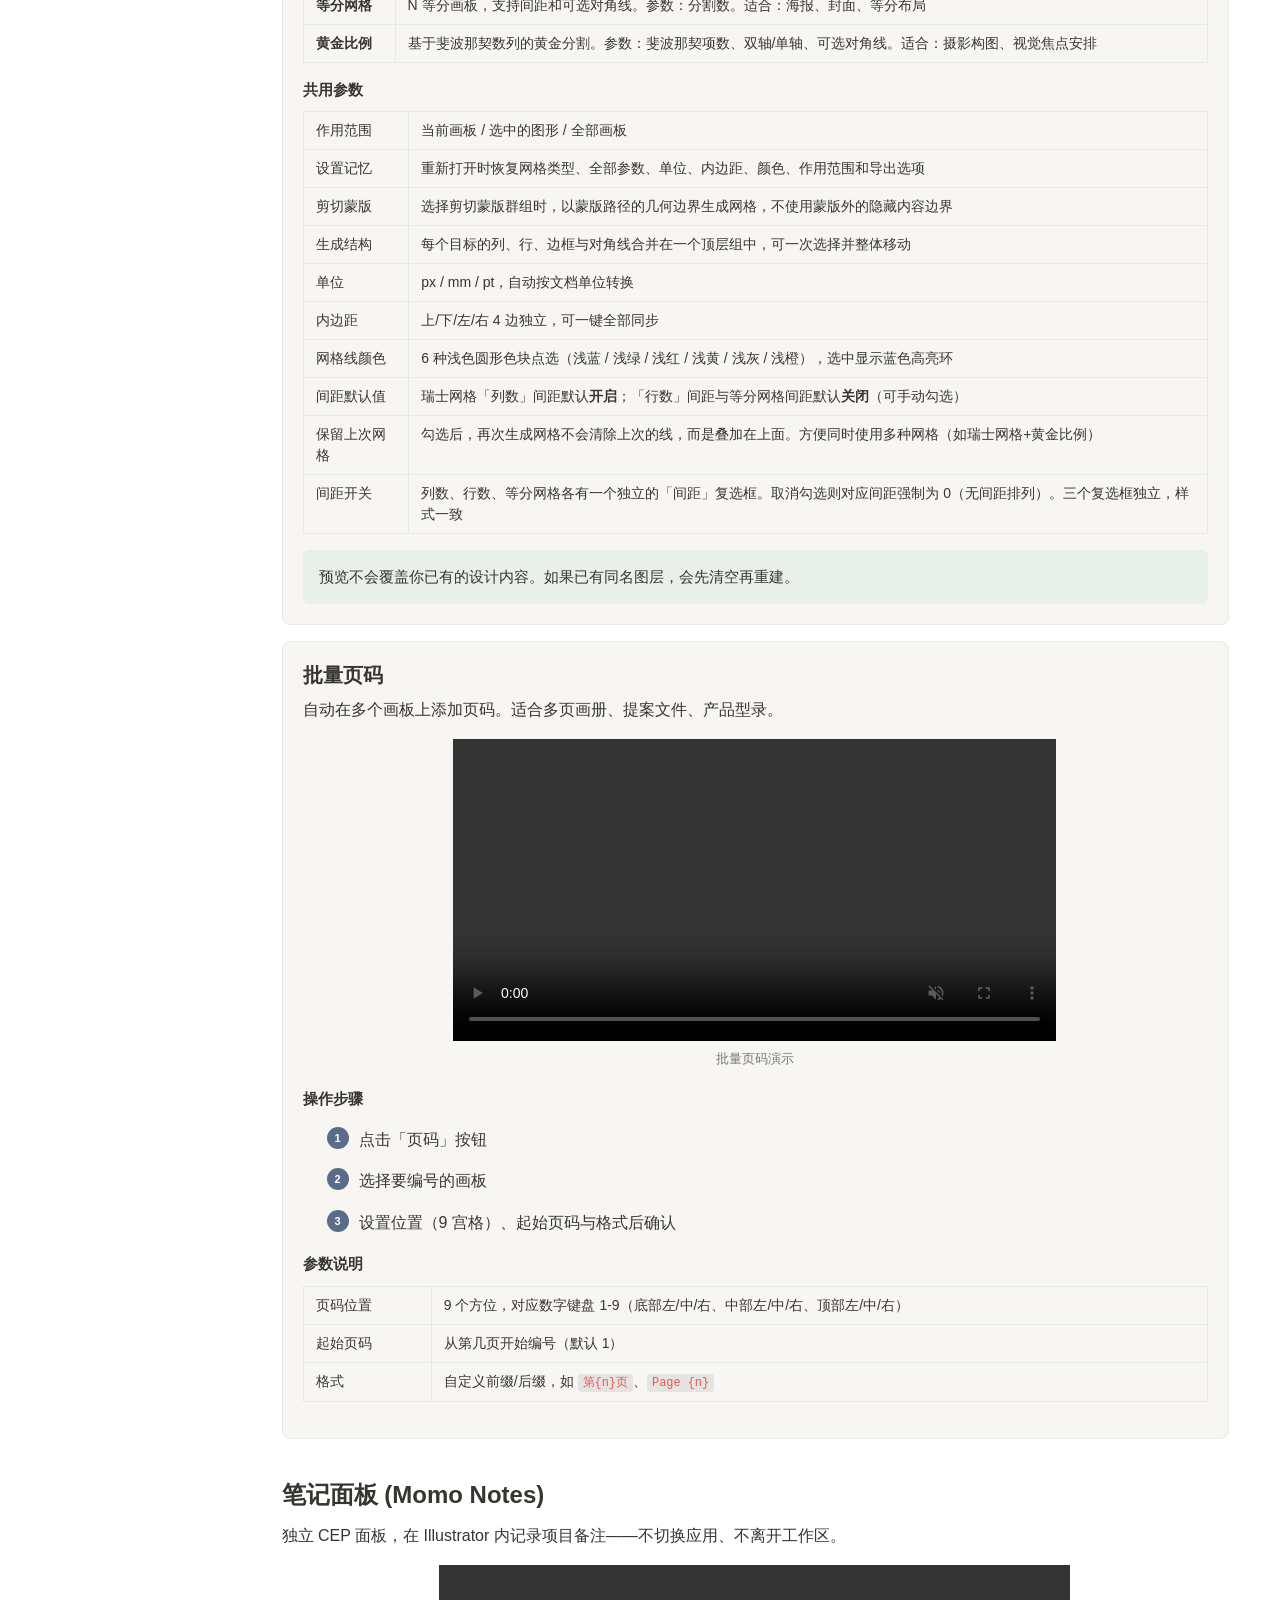
==== commit 7dc802b9: "docs(site): collapsible sidebar groups - click to expand, localStorage persist - Parent items with c" ====
--- a/site/index.html
+++ b/site/index.html
@@ -3,9 +3,8 @@
 <head>
 <meta charset="utf-8">
 <meta name="viewport" content="width=device-width, initial-scale=1.0">
-<title>Momo Tools v2.132 — 使用指南</title>
+<title>Momo Tools v2.133 — 使用指南</title>
 <link rel="stylesheet" href="docs.css">
-<script src="docs.js" defer></script>
 </head>
 <body>
 
@@ -29,13 +28,17 @@
   </div>
   <div class="group-title">开始使用</div>
   <a href="#intro">简介</a>
-  <a href="#install">安装与启动</a>
-  <a href="#install-method-zxp" class="nav-sub">方法一：ZXP 安装</a>
-  <a href="#install-method-cep" class="nav-sub">方法二：手动安装</a>
-  <a href="#install-mac" class="nav-sub2">macOS</a>
-  <a href="#install-win" class="nav-sub2">Windows</a>
-  <a href="#quick">快速上手</a>
-  <a href="#quick-panel" class="nav-sub">主面板一览</a>
+  <button type="button" class="nav-toggle" data-toggle="nav-install" aria-expanded="false">安装与启动</button>
+  <div class="nav-children" data-children="nav-install">
+    <a href="#install-method-zxp" class="nav-sub">方法一：ZXP 安装</a>
+    <a href="#install-method-cep" class="nav-sub">方法二：手动安装</a>
+    <a href="#install-mac" class="nav-sub2">macOS</a>
+    <a href="#install-win" class="nav-sub2">Windows</a>
+  </div>
+  <button type="button" class="nav-toggle" data-toggle="nav-quick" aria-expanded="false">快速上手</button>
+  <div class="nav-children" data-children="nav-quick">
+    <a href="#quick-panel" class="nav-sub">主面板一览</a>
+  </div>
   <div class="group-title">功能</div>
   <a href="#artboard">画板工具</a>
   <a href="#color">颜色工具</a>
@@ -51,7 +54,7 @@
 <main class="main-content">
 
 <h1 id="intro">Momo Tools 使用指南</h1>
-<p class="page-desc">Adobe Illustrator 外挂面板 v2.132 — 画板、颜色、文字、排版工具集 · 2026-07-26</p>
+<p class="page-desc">Adobe Illustrator 外挂面板 v2.133 — 画板、颜色、文字、排版工具集 · 2026-07-26</p>
 
 <div class="callout info">
   <p>Momo Tools 是一套 Illustrator 小工具集，帮你在一个面板里完成那些 AI 原生功能做不到、或做起来很慢的事：<strong>批量复制画板（带着内容一起）、一键检查全文件的文字溢出、清点文档用色、管理品牌色库、生成排版网格、自动加页码</strong>。</p>
@@ -773,15 +776,16 @@
     <li>完全退出并重启 Illustrator</li>
   </ol>
   <p>颜色库（<code>MomoTools/</code>）与笔记数据与扩展文件夹分开存放，覆盖更新不会删除它们。</p>
-  <p class="callout tip">当前文档对应版本：<b>v2.132</b> · 发布日期：2026-07-26 · <a href="https://github.com/tomideas/momo-illustrator/blob/main/CHANGELOG.md">完整更新日志</a></p>
+  <p class="callout tip">当前文档对应版本：<b>v2.133</b> · 发布日期：2026-07-26 · <a href="https://github.com/tomideas/momo-illustrator/blob/main/CHANGELOG.md">完整更新日志</a></p>
 </div>
 
 </main>
 </div>
 
 <footer class="site-footer">
-  Momo Tools v2.132 · © 2026 Momo (tomideas) · 网格系统 © canfei / 火山字型 (hstype.com)
+  Momo Tools v2.133 · © 2026 Momo (tomideas) · 网格系统 © canfei / 火山字型 (hstype.com)
 </footer>
 
+<script src="docs.js"></script>
 </body>
 </html>
--- a/site/docs.css
+++ b/site/docs.css
@@ -54,6 +54,12 @@
 .sidebar a.hidden{display:none}
 .sidebar a.nav-sub{padding-left:14px;font-size:13px;color:var(--c-text-3)}
 .sidebar a.nav-sub2{padding-left:28px;font-size:12.5px;color:var(--c-text-3)}
+.sidebar button.nav-toggle{all:unset;display:block;padding:4px 0;padding-right:18px;font-size:14px;color:var(--c-text-2);cursor:pointer;transition:color .12s;line-height:1.6;position:relative;width:100%;box-sizing:border-box}
+.sidebar button.nav-toggle:hover{color:var(--c-text)}
+.sidebar button.nav-toggle::after{content:"▸";position:absolute;right:2px;top:50%;transform:translateY(-50%);color:var(--c-text-3);font-size:10px;line-height:1;transition:transform .2s ease}
+.sidebar button.nav-toggle[aria-expanded="true"]::after{transform:translateY(-50%) rotate(90deg)}
+.sidebar .nav-children{overflow:hidden;max-height:0;opacity:0;transition:max-height .25s ease,opacity .2s ease;will-change:max-height}
+.sidebar .nav-children.open{max-height:600px;opacity:1}
 
 .main-content{margin-left:var(--sidebar-w);flex:1;padding:40px clamp(32px,4vw,64px) 80px clamp(40px,4vw,72px);max-width:calc(var(--content-max) + var(--sidebar-w) + 140px)}
 .main-content h1{font-size:40px;font-weight:700;margin-bottom:4px;letter-spacing:-.02em;line-height:1.2}
@@ -136,4 +142,4 @@
 .doc-video{border:none;border-radius:0;box-shadow:none;background:transparent}
 .doc-figure figcaption{margin-top:8px;font-size:13px;color:var(--c-text-2);text-align:center}
 
-.main-content .card h4{font-size:15px;font-weight:600;margin:0 0 10px;color:var(--c-text)}
+.main-content .card h4{font-size:15px;font-weight:600;margin:0 0 10px;color:var(--c-text)}
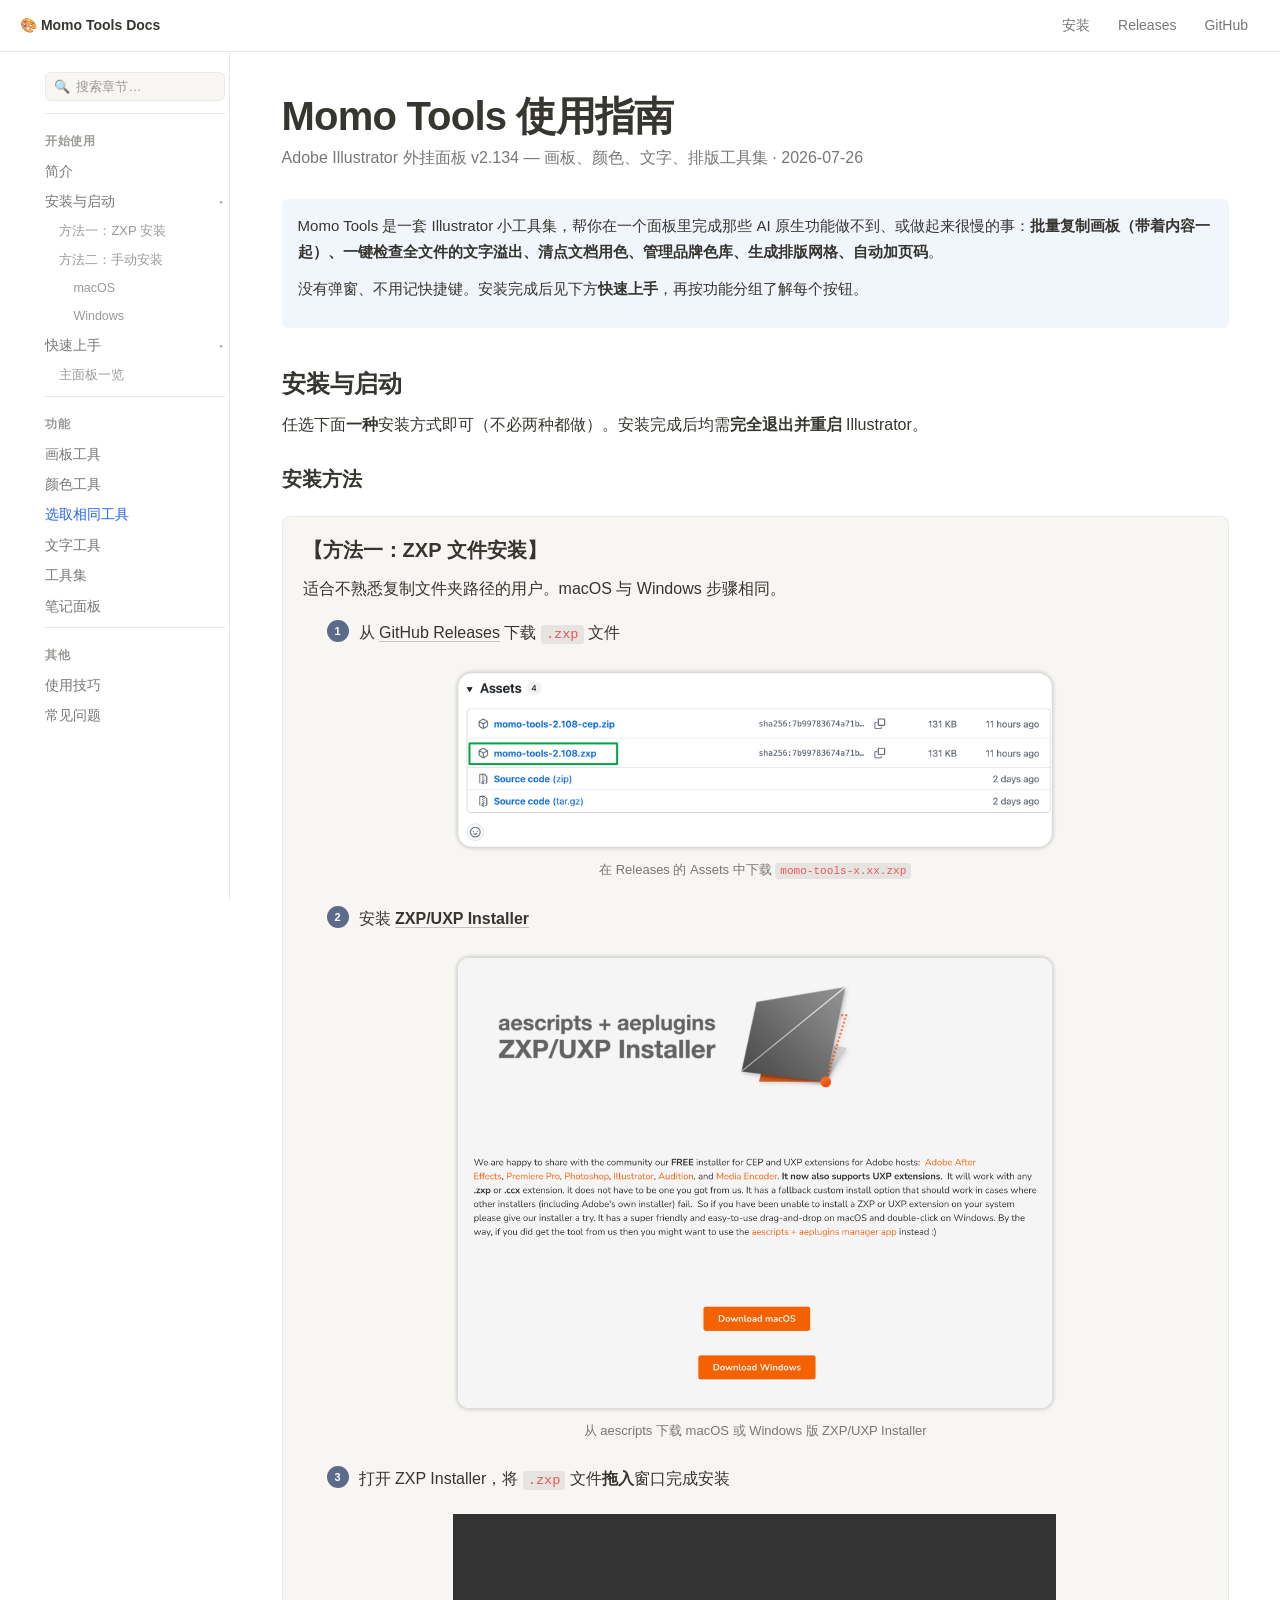
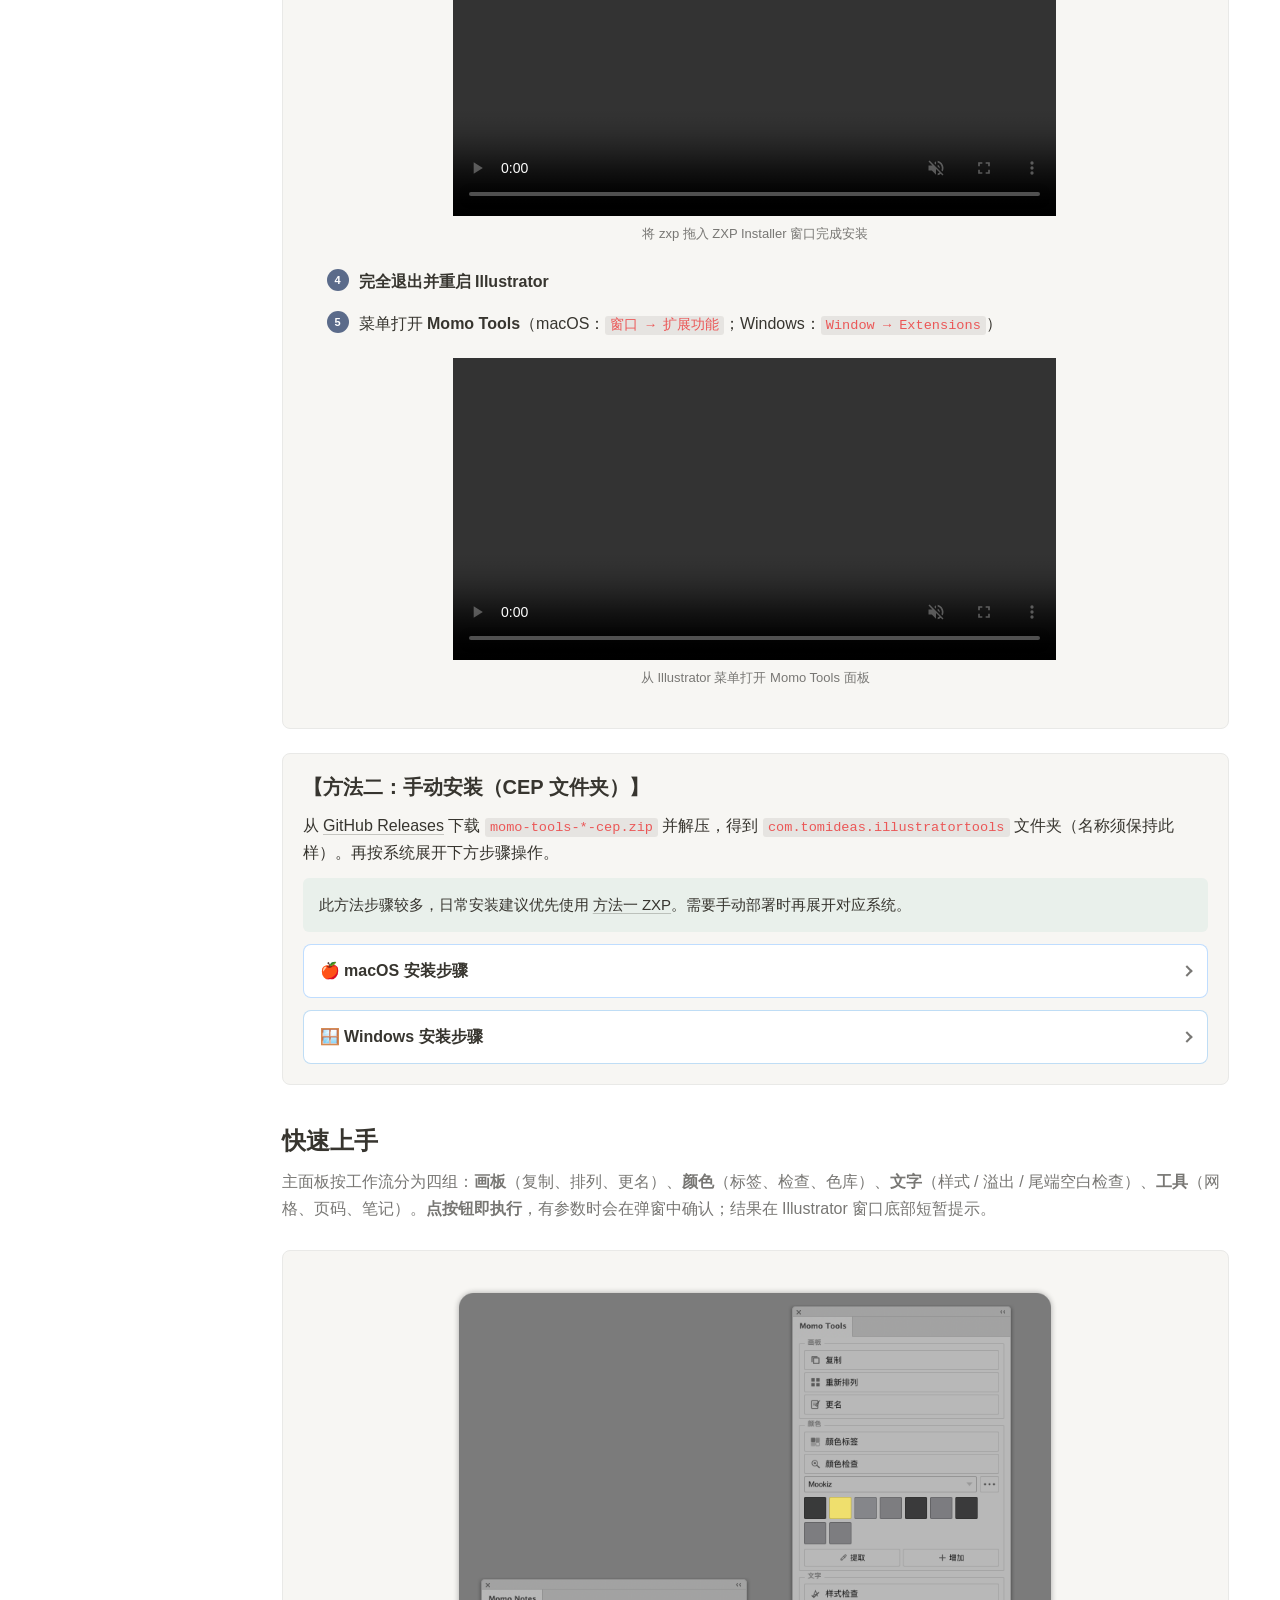
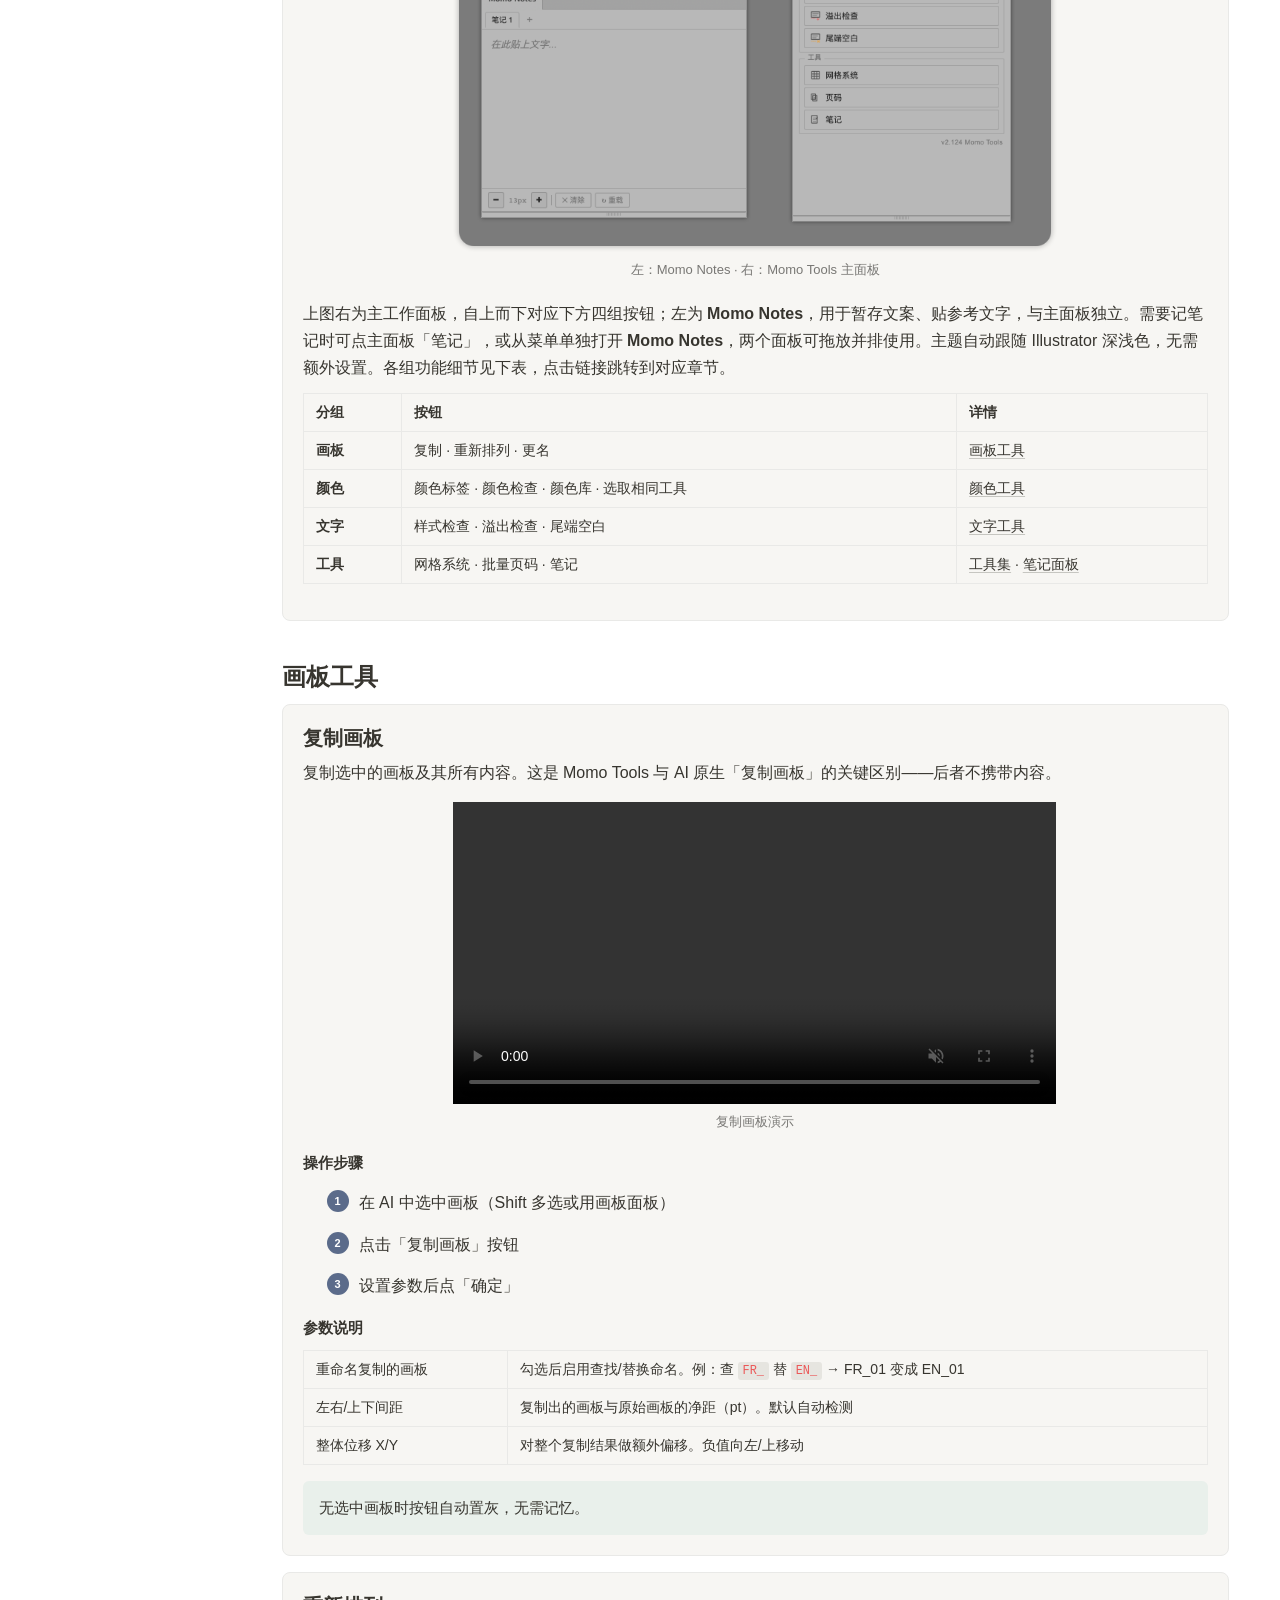
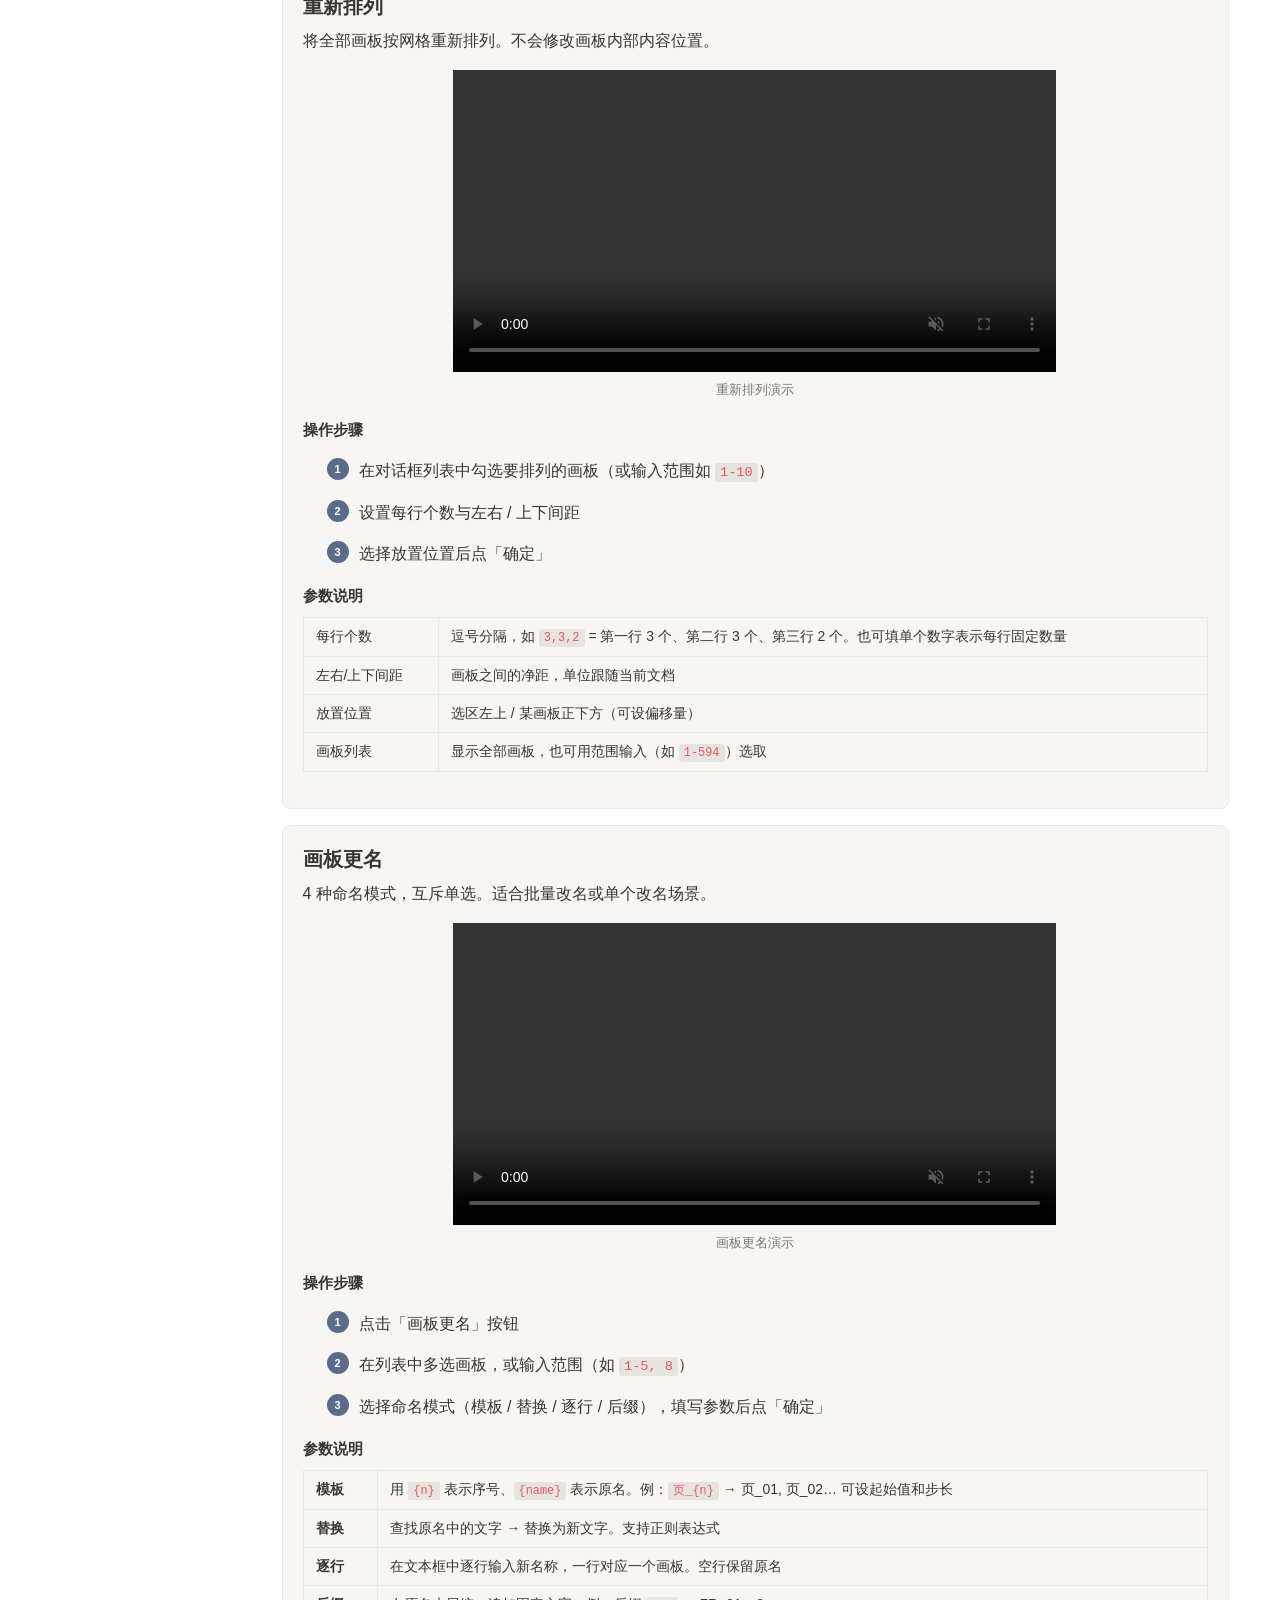
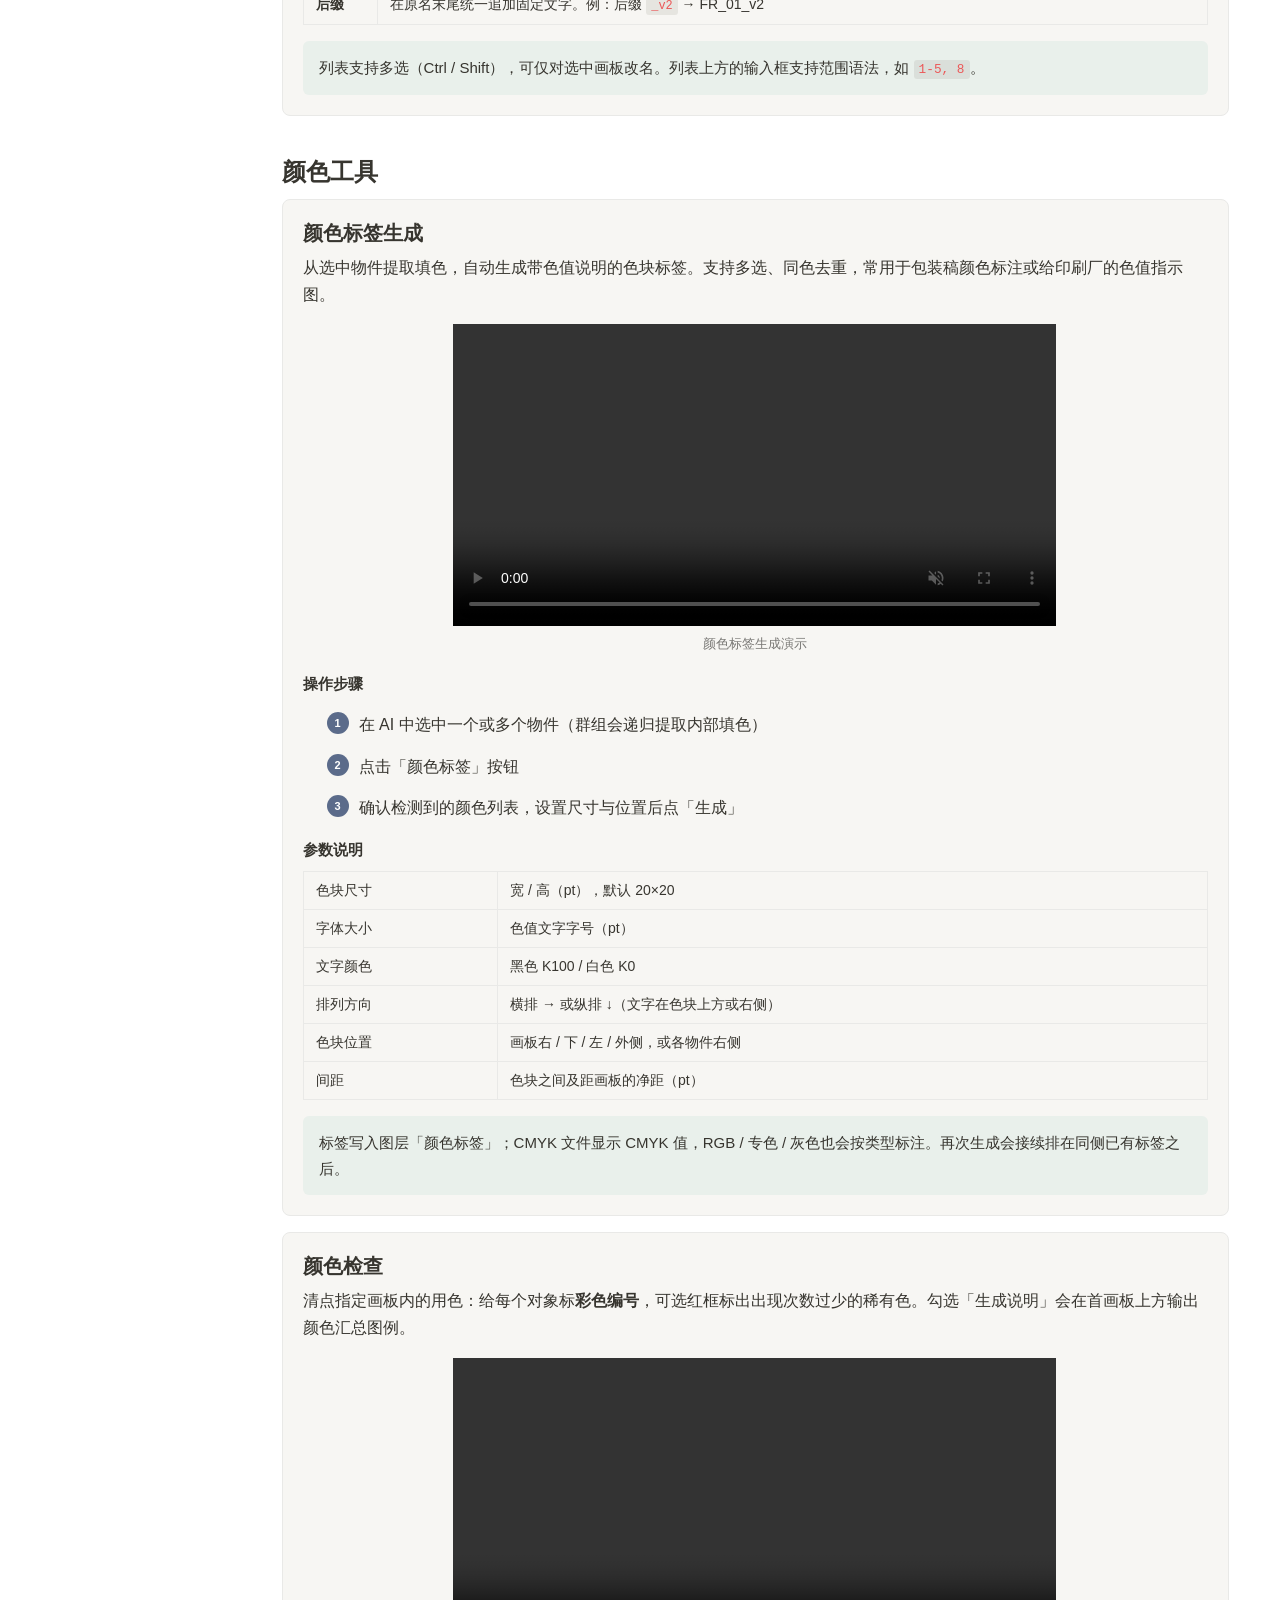
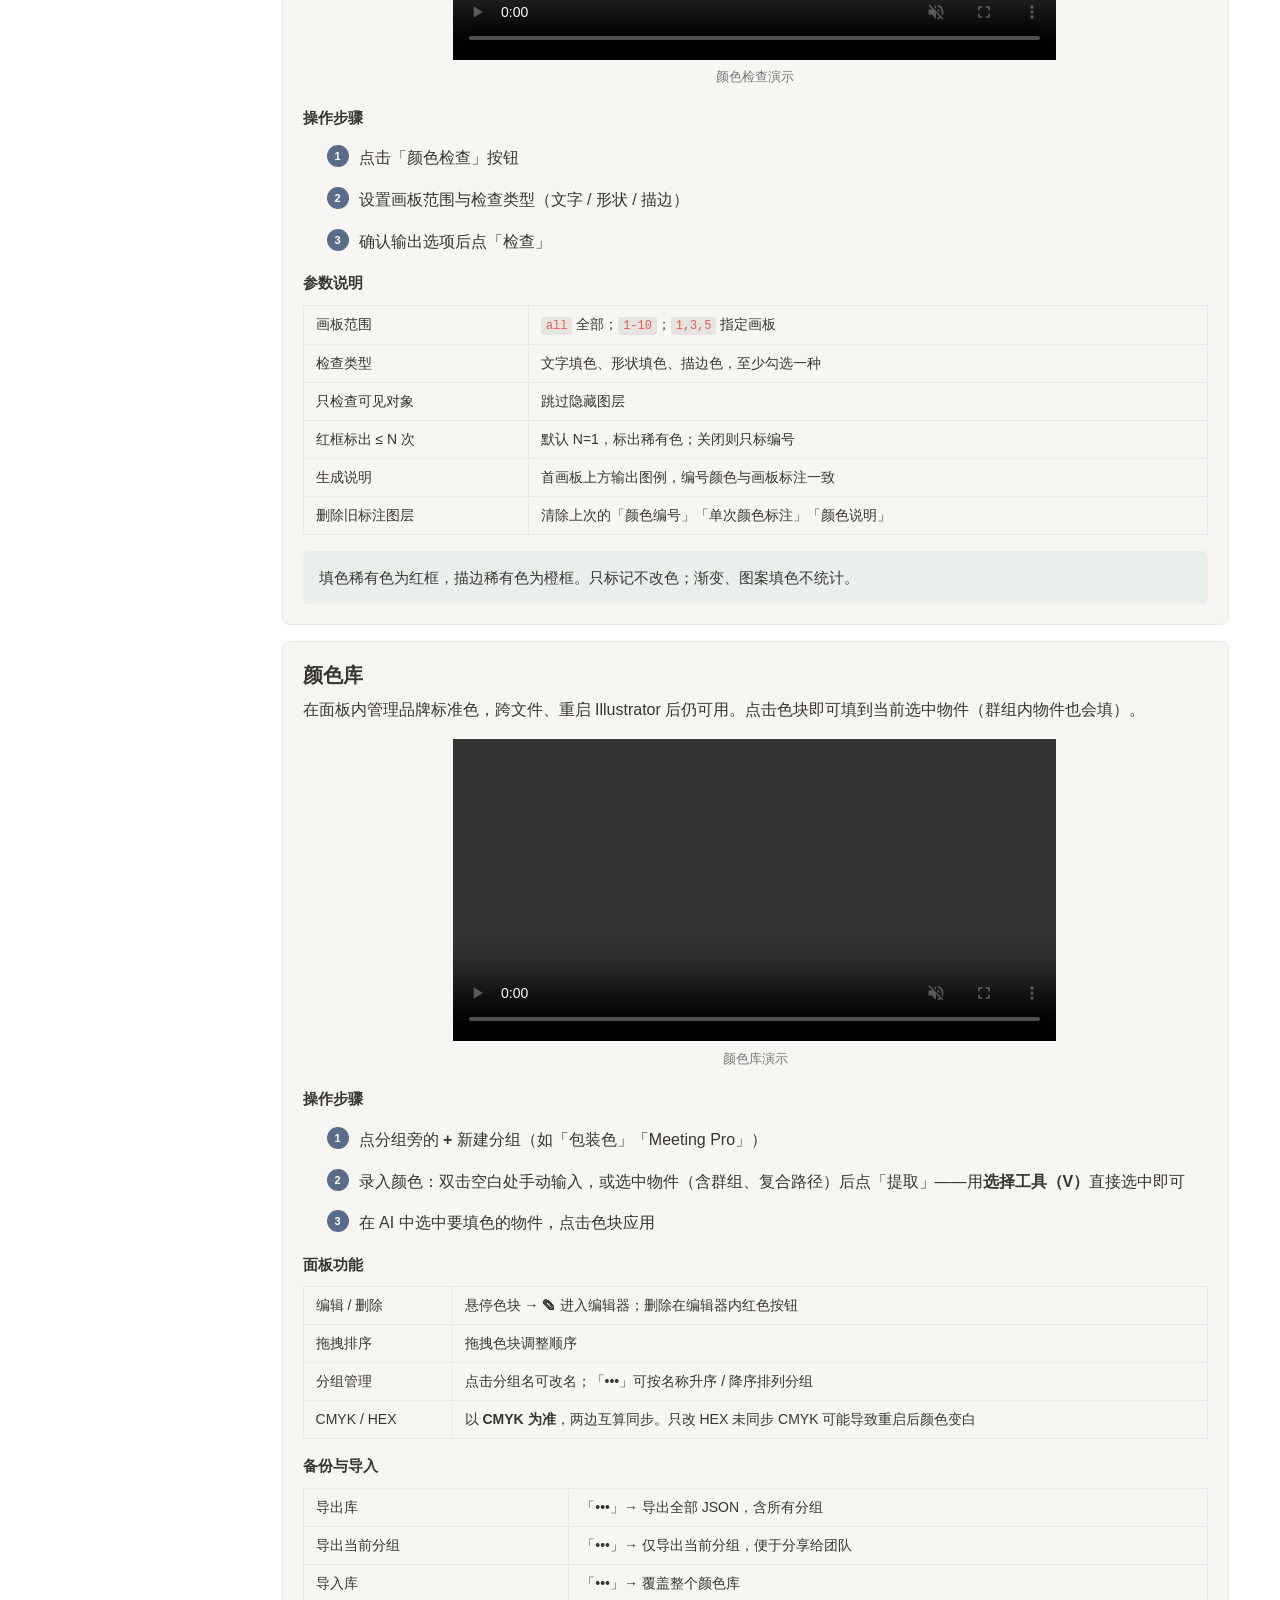
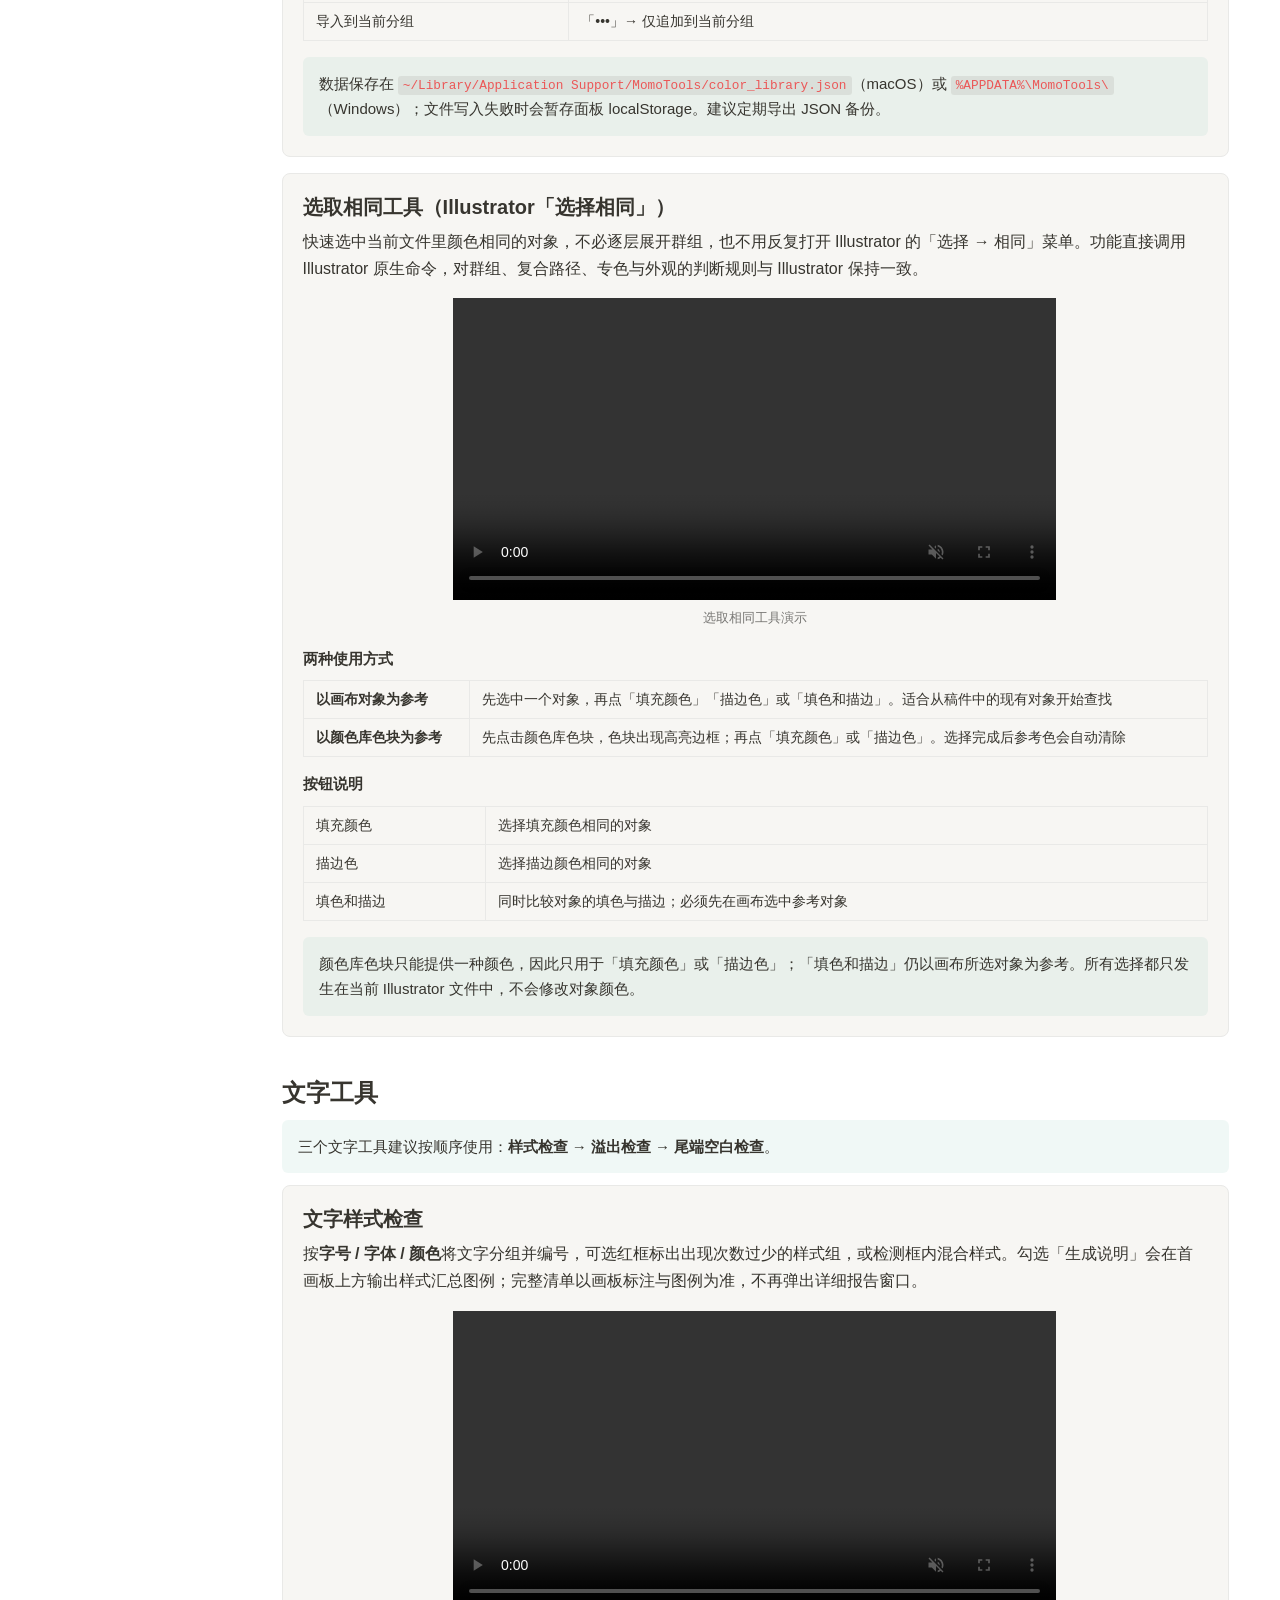
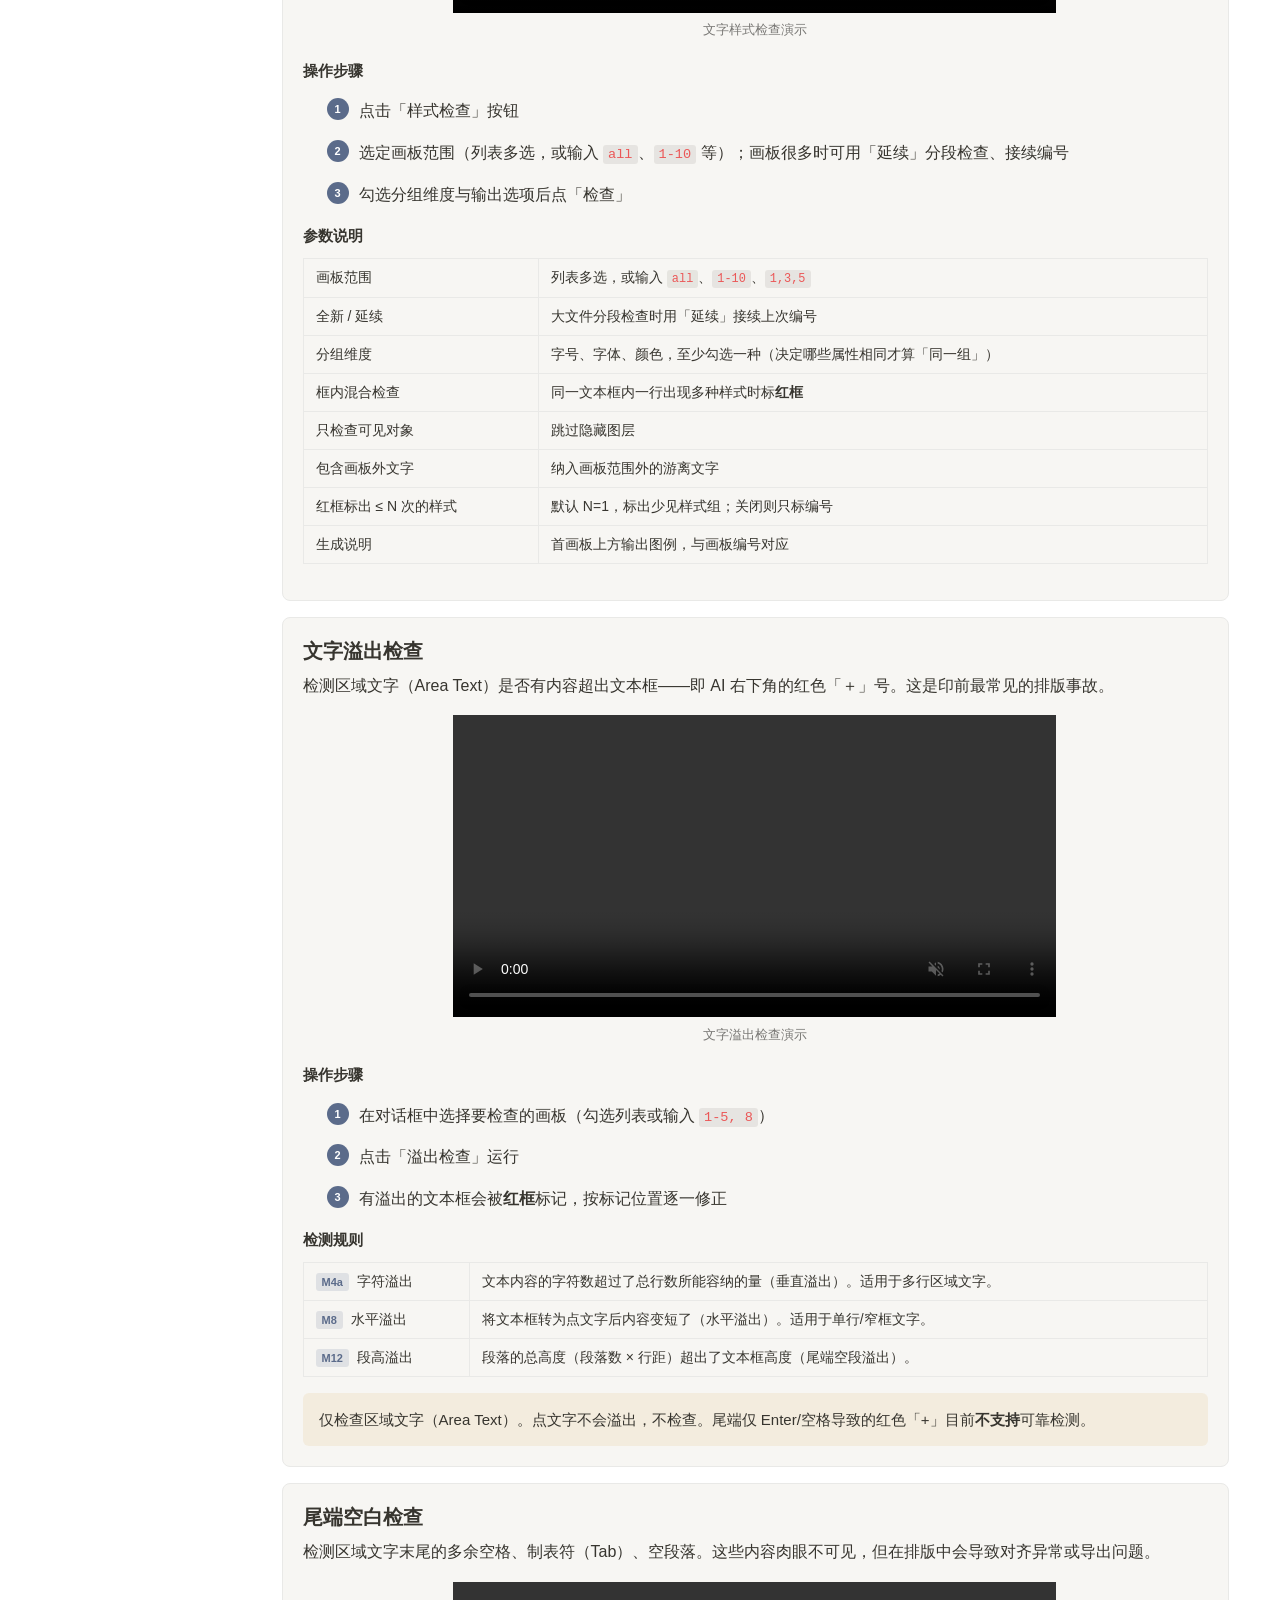
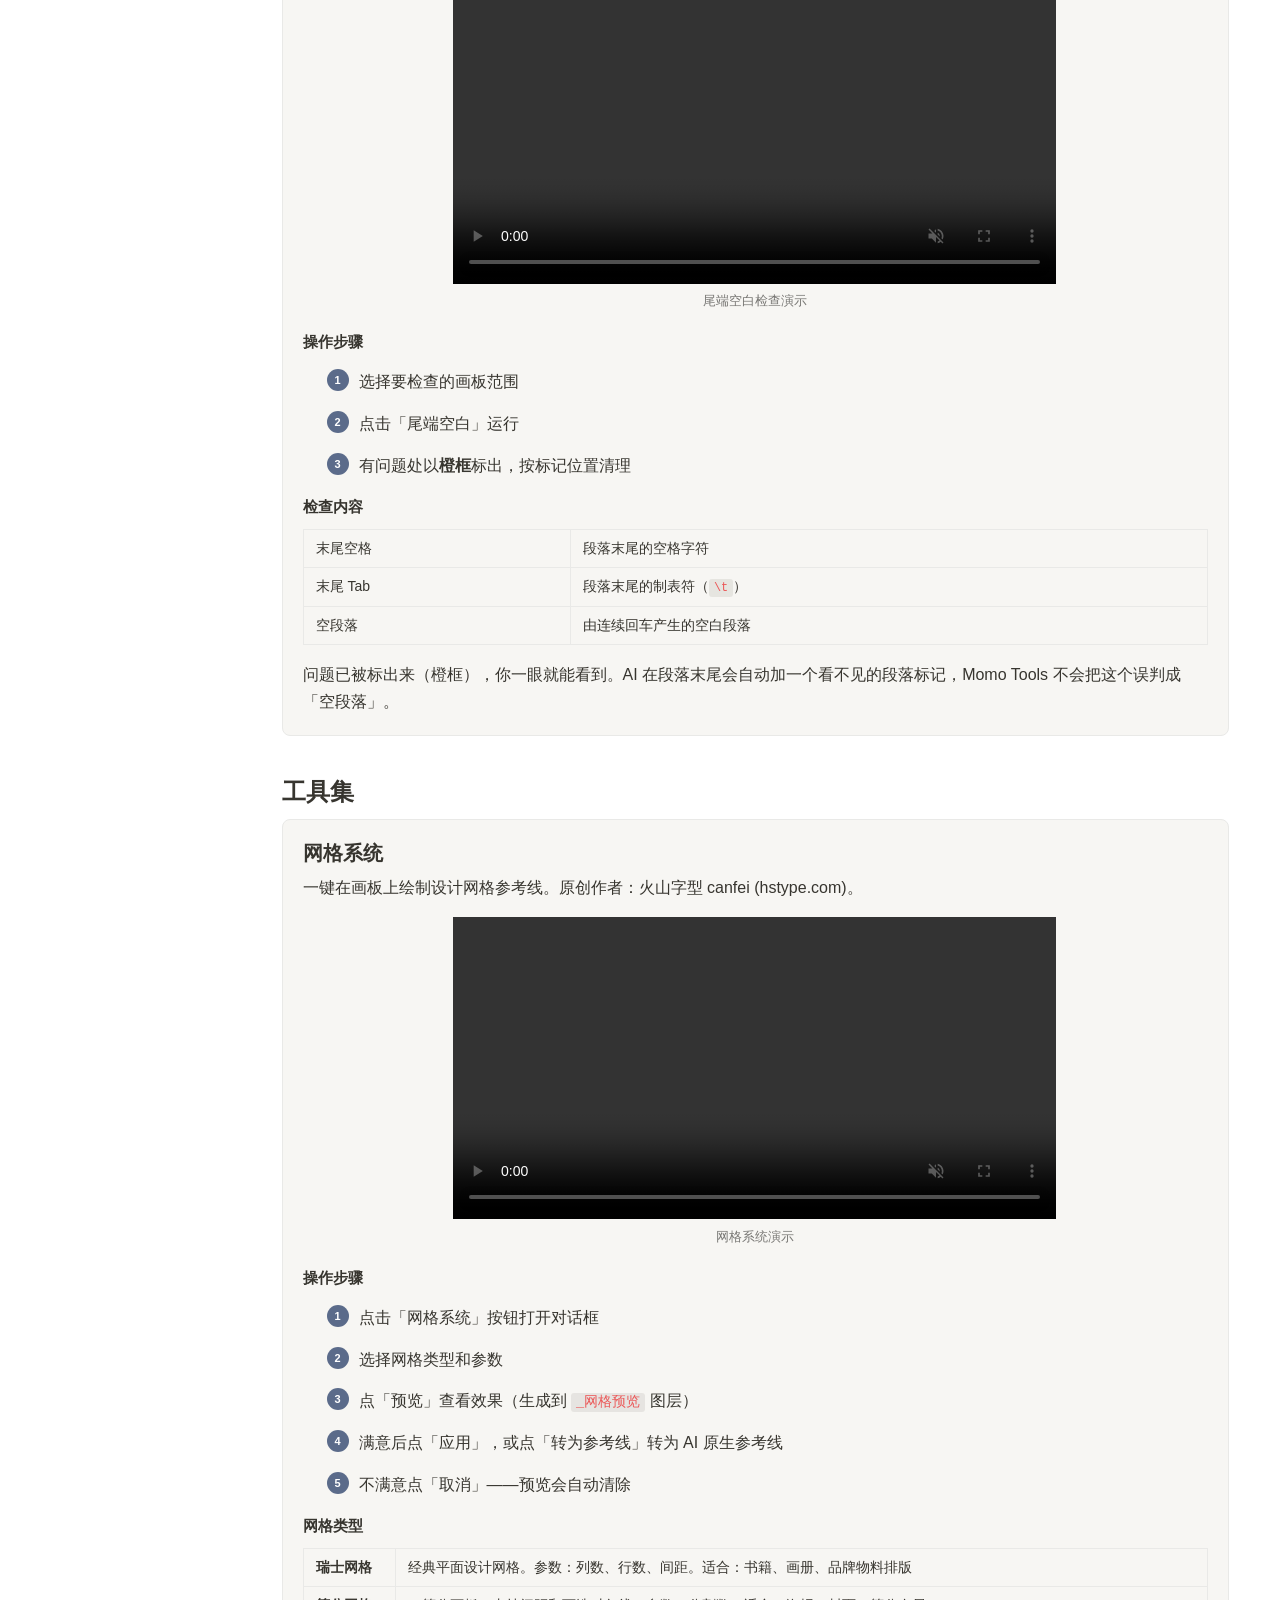
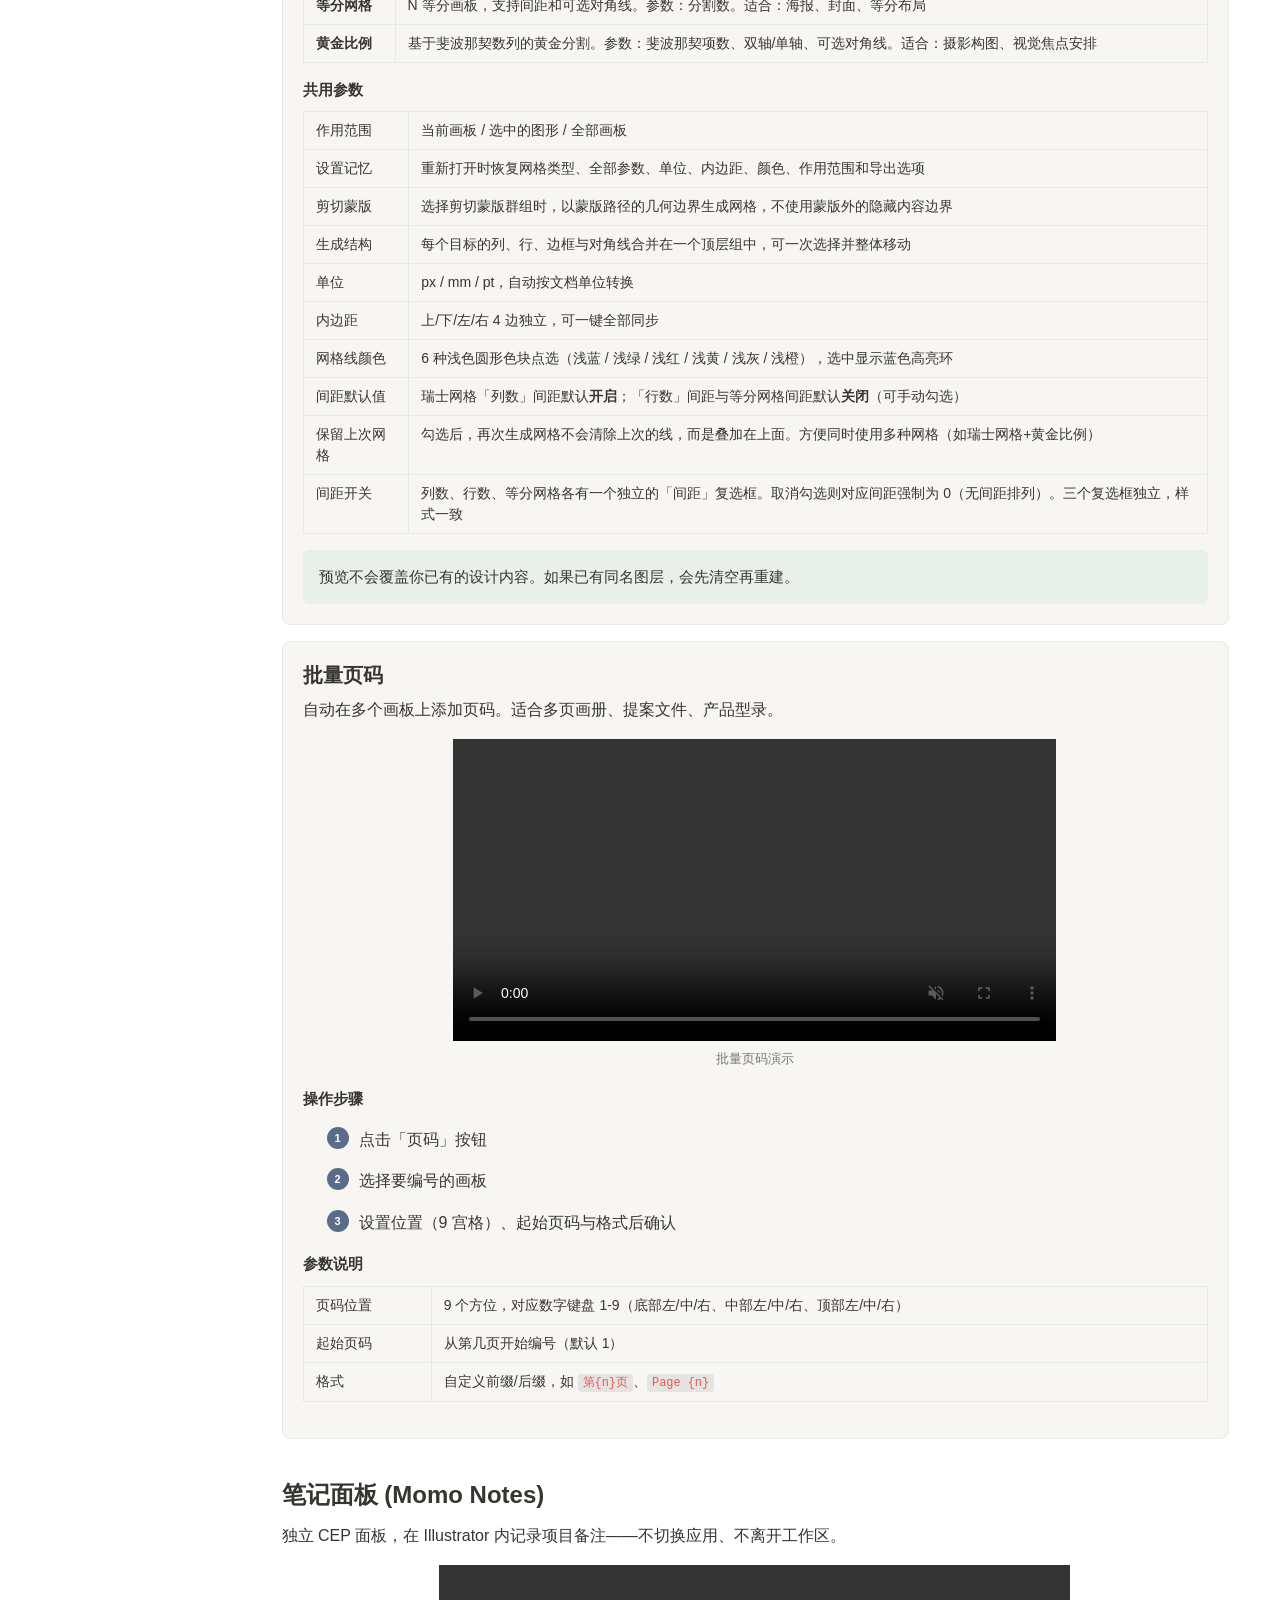
==== commit 2e3e770b: "fix(site): sidebar toggle alignment, click-to-jump-and-expand - CSS: drop all:unset on .sidebar butt" ====
--- a/site/index.html
+++ b/site/index.html
@@ -3,7 +3,7 @@
 <head>
 <meta charset="utf-8">
 <meta name="viewport" content="width=device-width, initial-scale=1.0">
-<title>Momo Tools v2.133 — 使用指南</title>
+<title>Momo Tools v2.134 — 使用指南</title>
 <link rel="stylesheet" href="docs.css">
 </head>
 <body>
@@ -28,14 +28,14 @@
   </div>
   <div class="group-title">开始使用</div>
   <a href="#intro">简介</a>
-  <button type="button" class="nav-toggle" data-toggle="nav-install" aria-expanded="false">安装与启动</button>
-  <div class="nav-children" data-children="nav-install">
-    <a href="#install-method-zxp" class="nav-sub">方法一：ZXP 安装</a>
-    <a href="#install-method-cep" class="nav-sub">方法二：手动安装</a>
-    <a href="#install-mac" class="nav-sub2">macOS</a>
-    <a href="#install-win" class="nav-sub2">Windows</a>
-  </div>
-  <button type="button" class="nav-toggle" data-toggle="nav-quick" aria-expanded="false">快速上手</button>
+<button type="button" class="nav-toggle" data-toggle="nav-install" data-target="install" aria-expanded="false">安装与启动</button>
+<div class="nav-children" data-children="nav-install">
+  <a href="#install-method-zxp" class="nav-sub">方法一：ZXP 安装</a>
+  <a href="#install-method-cep" class="nav-sub">方法二：手动安装</a>
+  <a href="#install-mac" class="nav-sub2">macOS</a>
+  <a href="#install-win" class="nav-sub2">Windows</a>
+</div>
+<button type="button" class="nav-toggle" data-toggle="nav-quick" data-target="quick" aria-expanded="false">快速上手</button>
   <div class="nav-children" data-children="nav-quick">
     <a href="#quick-panel" class="nav-sub">主面板一览</a>
   </div>
@@ -54,7 +54,7 @@
 <main class="main-content">
 
 <h1 id="intro">Momo Tools 使用指南</h1>
-<p class="page-desc">Adobe Illustrator 外挂面板 v2.133 — 画板、颜色、文字、排版工具集 · 2026-07-26</p>
+<p class="page-desc">Adobe Illustrator 外挂面板 v2.134 — 画板、颜色、文字、排版工具集 · 2026-07-26</p>
 
 <div class="callout info">
   <p>Momo Tools 是一套 Illustrator 小工具集，帮你在一个面板里完成那些 AI 原生功能做不到、或做起来很慢的事：<strong>批量复制画板（带着内容一起）、一键检查全文件的文字溢出、清点文档用色、管理品牌色库、生成排版网格、自动加页码</strong>。</p>
@@ -776,14 +776,14 @@
     <li>完全退出并重启 Illustrator</li>
   </ol>
   <p>颜色库（<code>MomoTools/</code>）与笔记数据与扩展文件夹分开存放，覆盖更新不会删除它们。</p>
-  <p class="callout tip">当前文档对应版本：<b>v2.133</b> · 发布日期：2026-07-26 · <a href="https://github.com/tomideas/momo-illustrator/blob/main/CHANGELOG.md">完整更新日志</a></p>
+  <p class="callout tip">当前文档对应版本：<b>v2.134</b> · 发布日期：2026-07-26 · <a href="https://github.com/tomideas/momo-illustrator/blob/main/CHANGELOG.md">完整更新日志</a></p>
 </div>
 
 </main>
 </div>
 
 <footer class="site-footer">
-  Momo Tools v2.133 · © 2026 Momo (tomideas) · 网格系统 © canfei / 火山字型 (hstype.com)
+  Momo Tools v2.134 · © 2026 Momo (tomideas) · 网格系统 © canfei / 火山字型 (hstype.com)
 </footer>
 
 <script src="docs.js"></script>
--- a/site/docs.css
+++ b/site/docs.css
@@ -54,10 +54,11 @@
 .sidebar a.hidden{display:none}
 .sidebar a.nav-sub{padding-left:14px;font-size:13px;color:var(--c-text-3)}
 .sidebar a.nav-sub2{padding-left:28px;font-size:12.5px;color:var(--c-text-3)}
-.sidebar button.nav-toggle{all:unset;display:block;padding:4px 0;padding-right:18px;font-size:14px;color:var(--c-text-2);cursor:pointer;transition:color .12s;line-height:1.6;position:relative;width:100%;box-sizing:border-box}
+.sidebar button.nav-toggle{background:transparent;border:0;display:block;padding:4px 0;padding-right:18px;font-size:14px;color:var(--c-text-2);cursor:pointer;transition:color .12s;line-height:1.6;position:relative;box-sizing:border-box;font-family:inherit}
 .sidebar button.nav-toggle:hover{color:var(--c-text)}
 .sidebar button.nav-toggle::after{content:"▸";position:absolute;right:2px;top:50%;transform:translateY(-50%);color:var(--c-text-3);font-size:10px;line-height:1;transition:transform .2s ease}
 .sidebar button.nav-toggle[aria-expanded="true"]::after{transform:translateY(-50%) rotate(90deg)}
+.sidebar button.nav-toggle.active{color:#2563eb;font-weight:500}
 .sidebar .nav-children{overflow:hidden;max-height:0;opacity:0;transition:max-height .25s ease,opacity .2s ease;will-change:max-height}
 .sidebar .nav-children.open{max-height:600px;opacity:1}
 
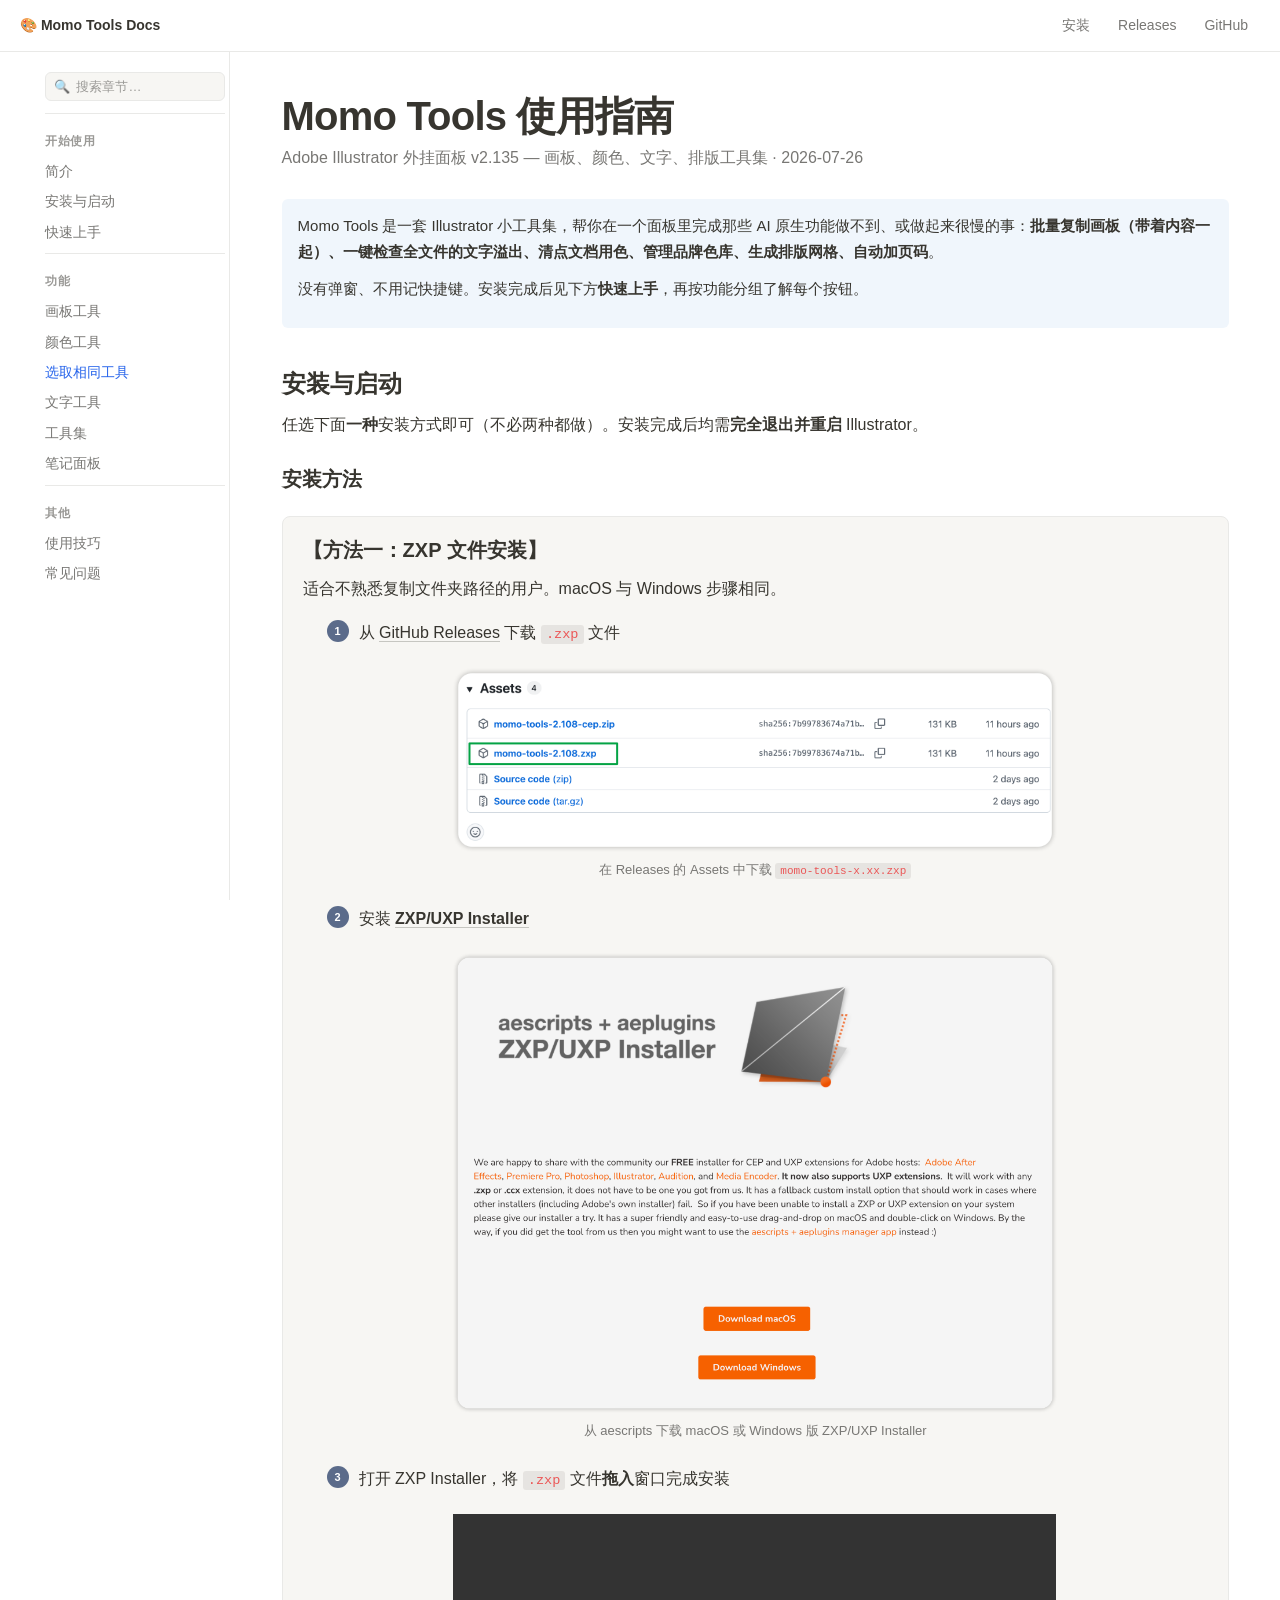
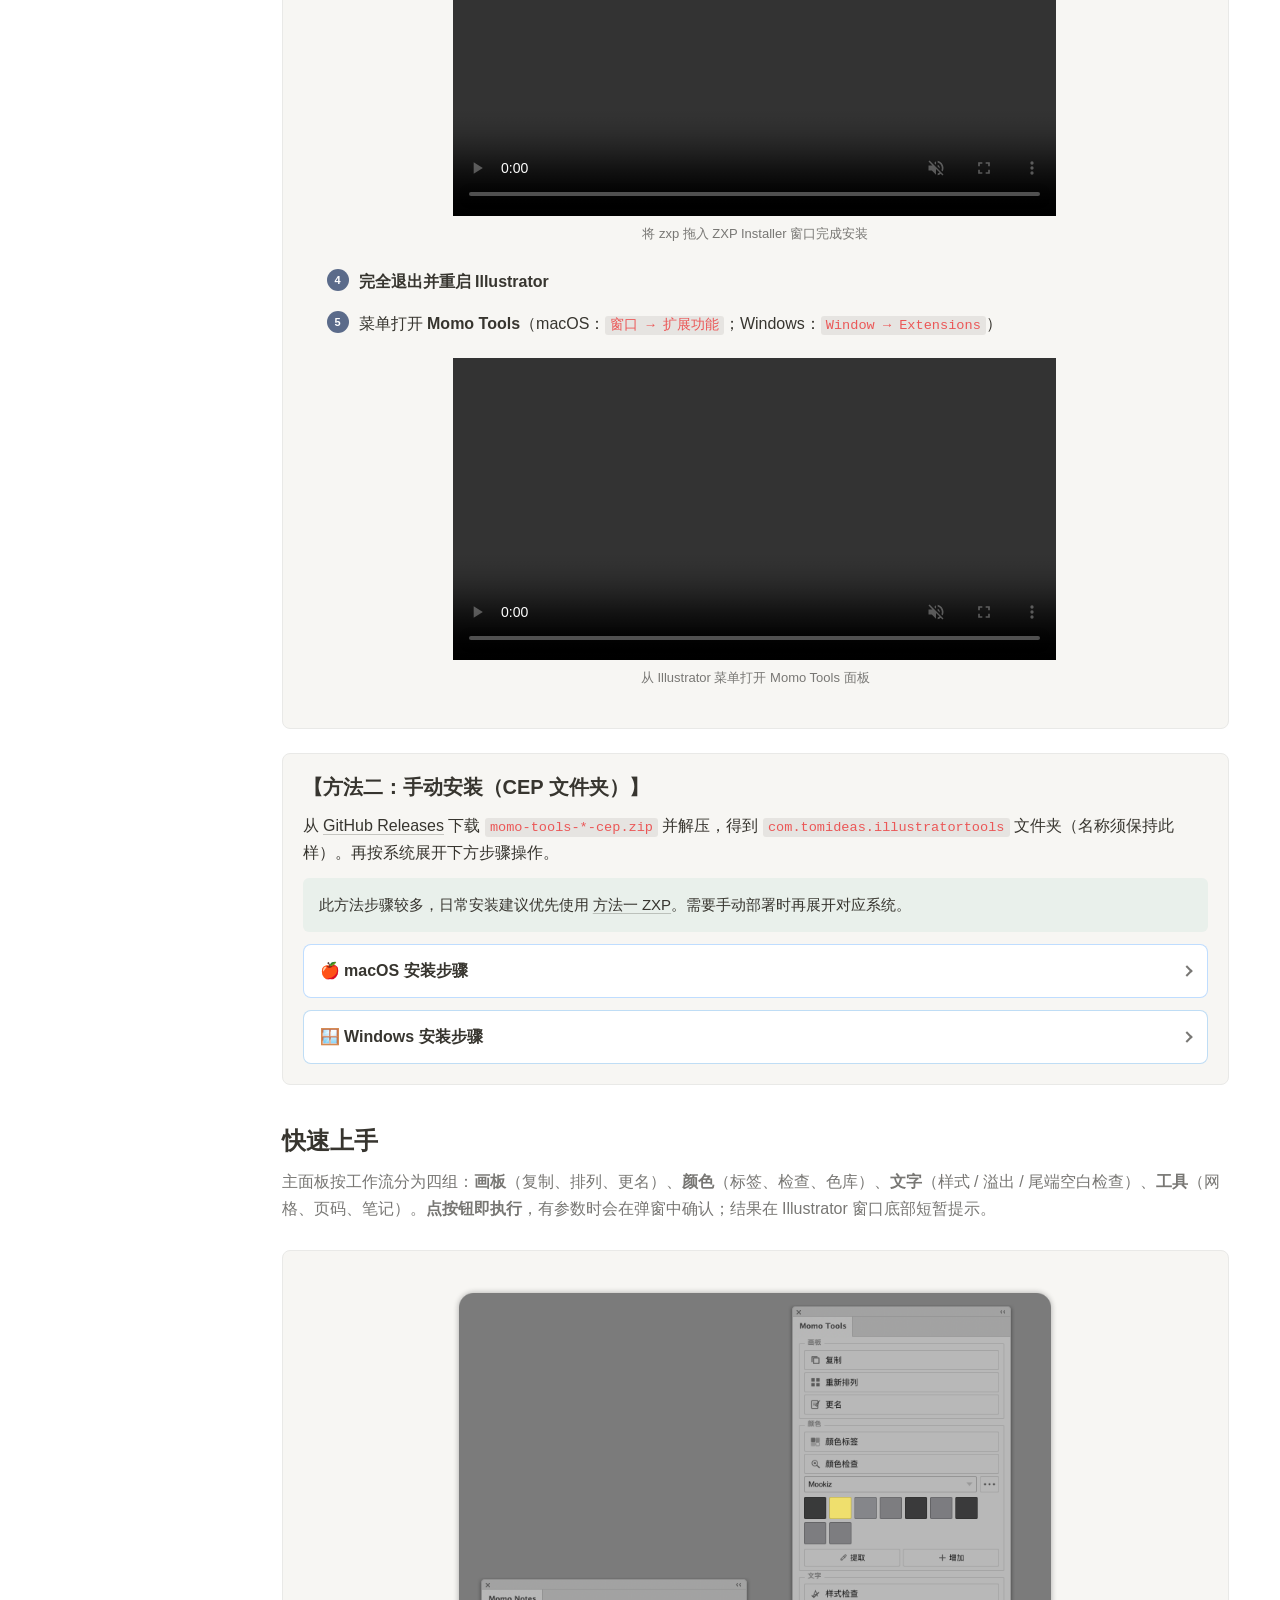
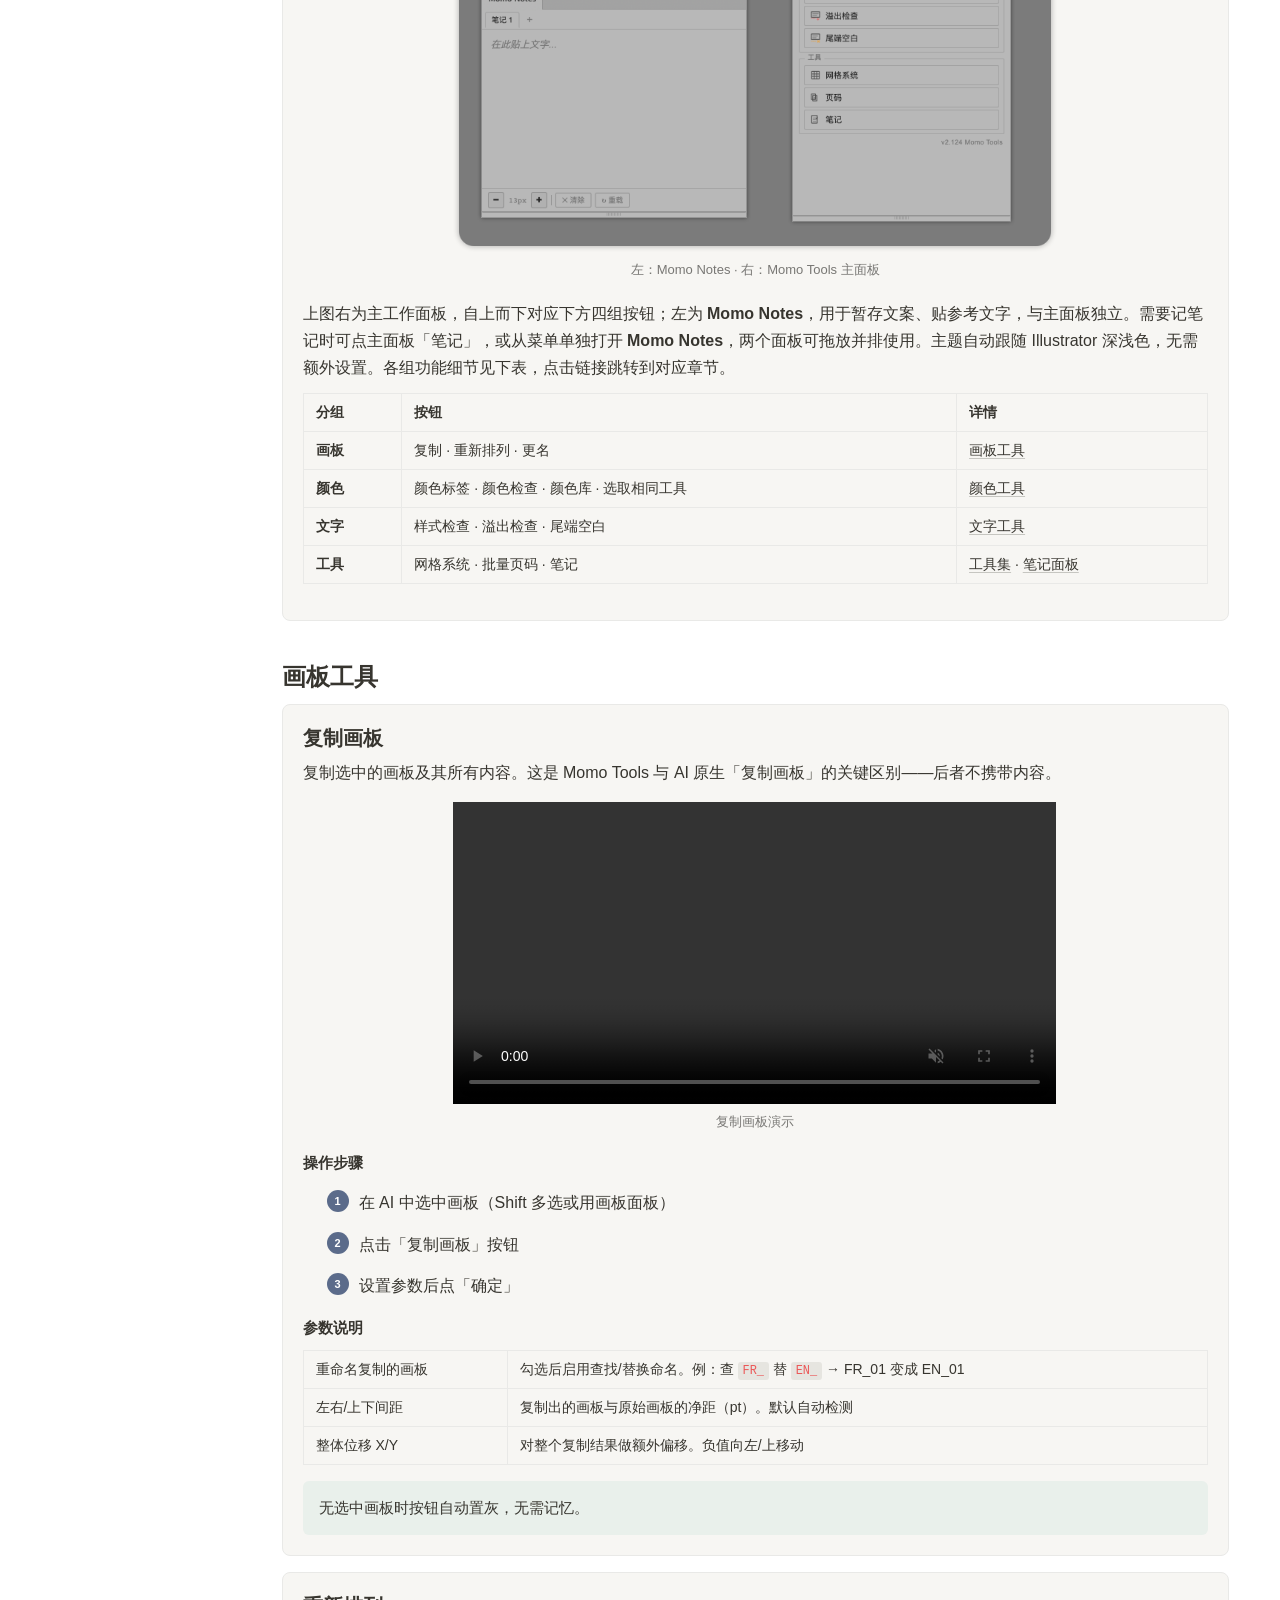
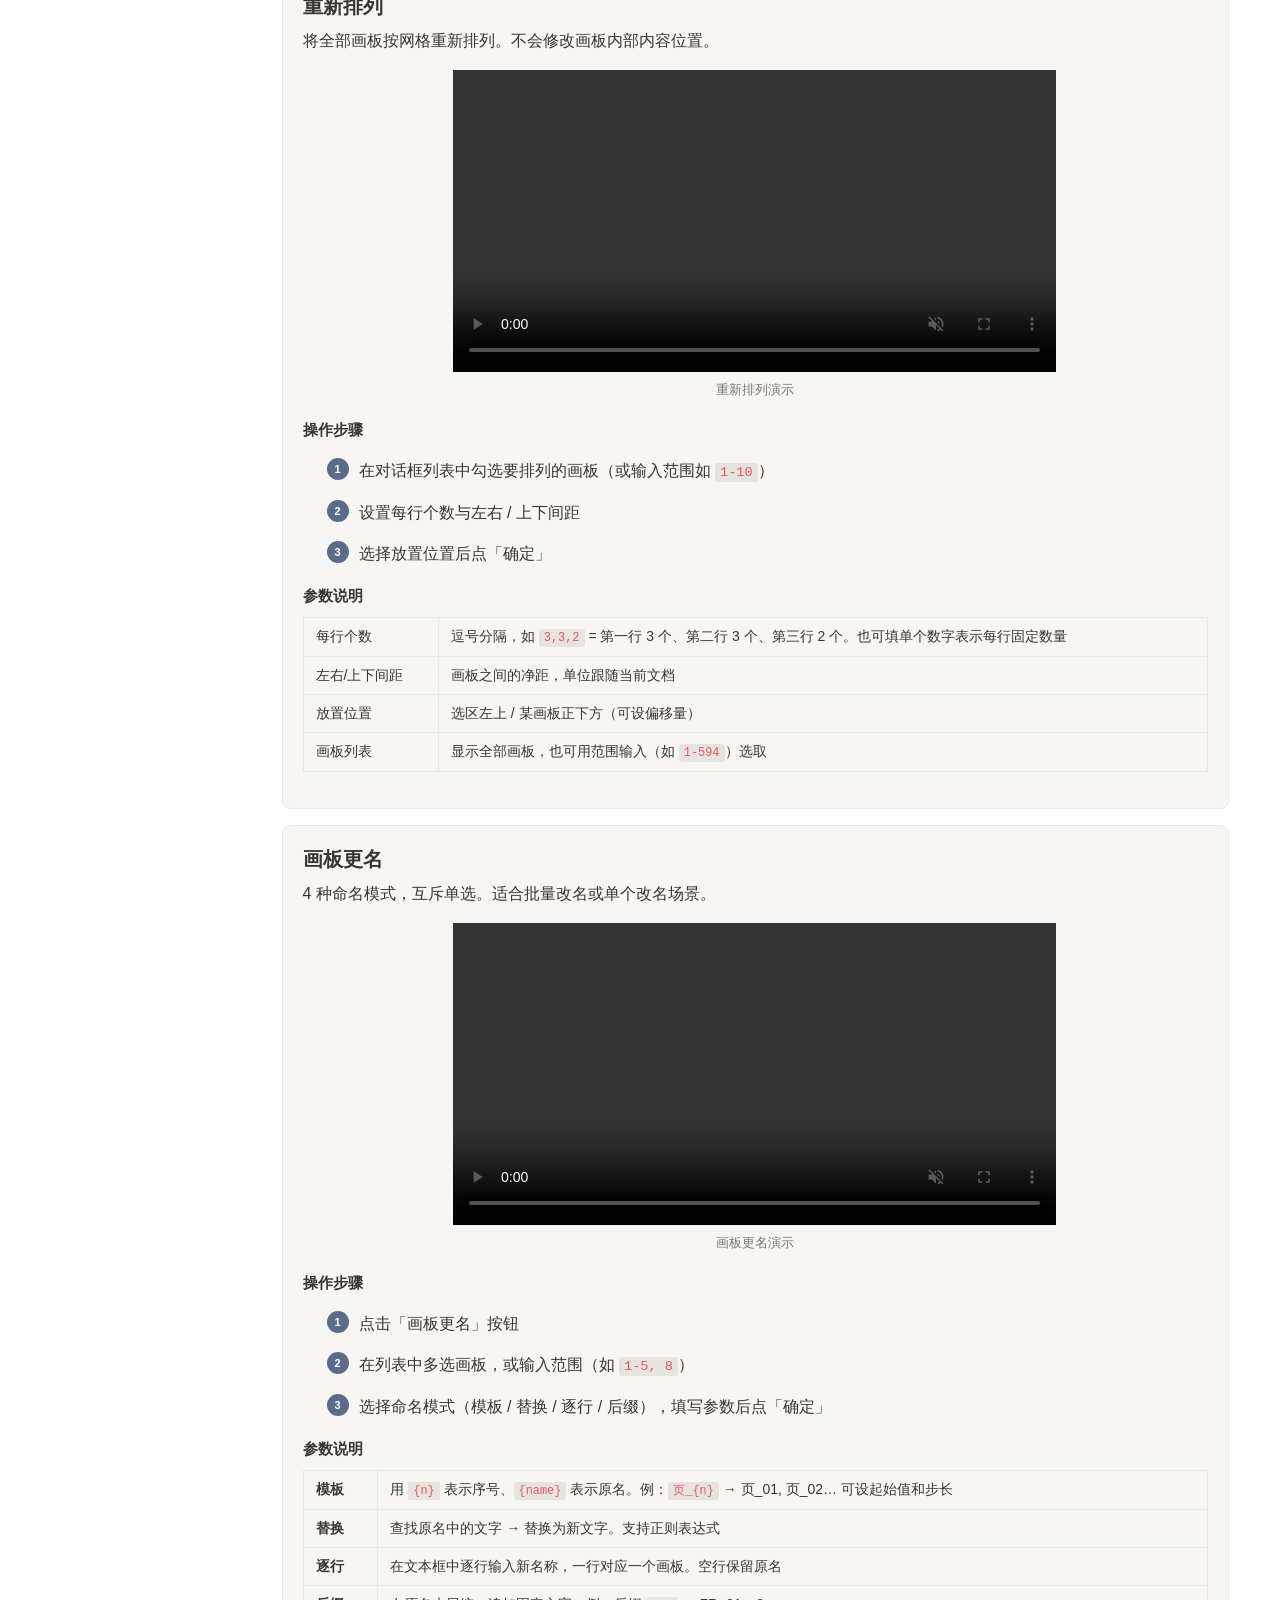
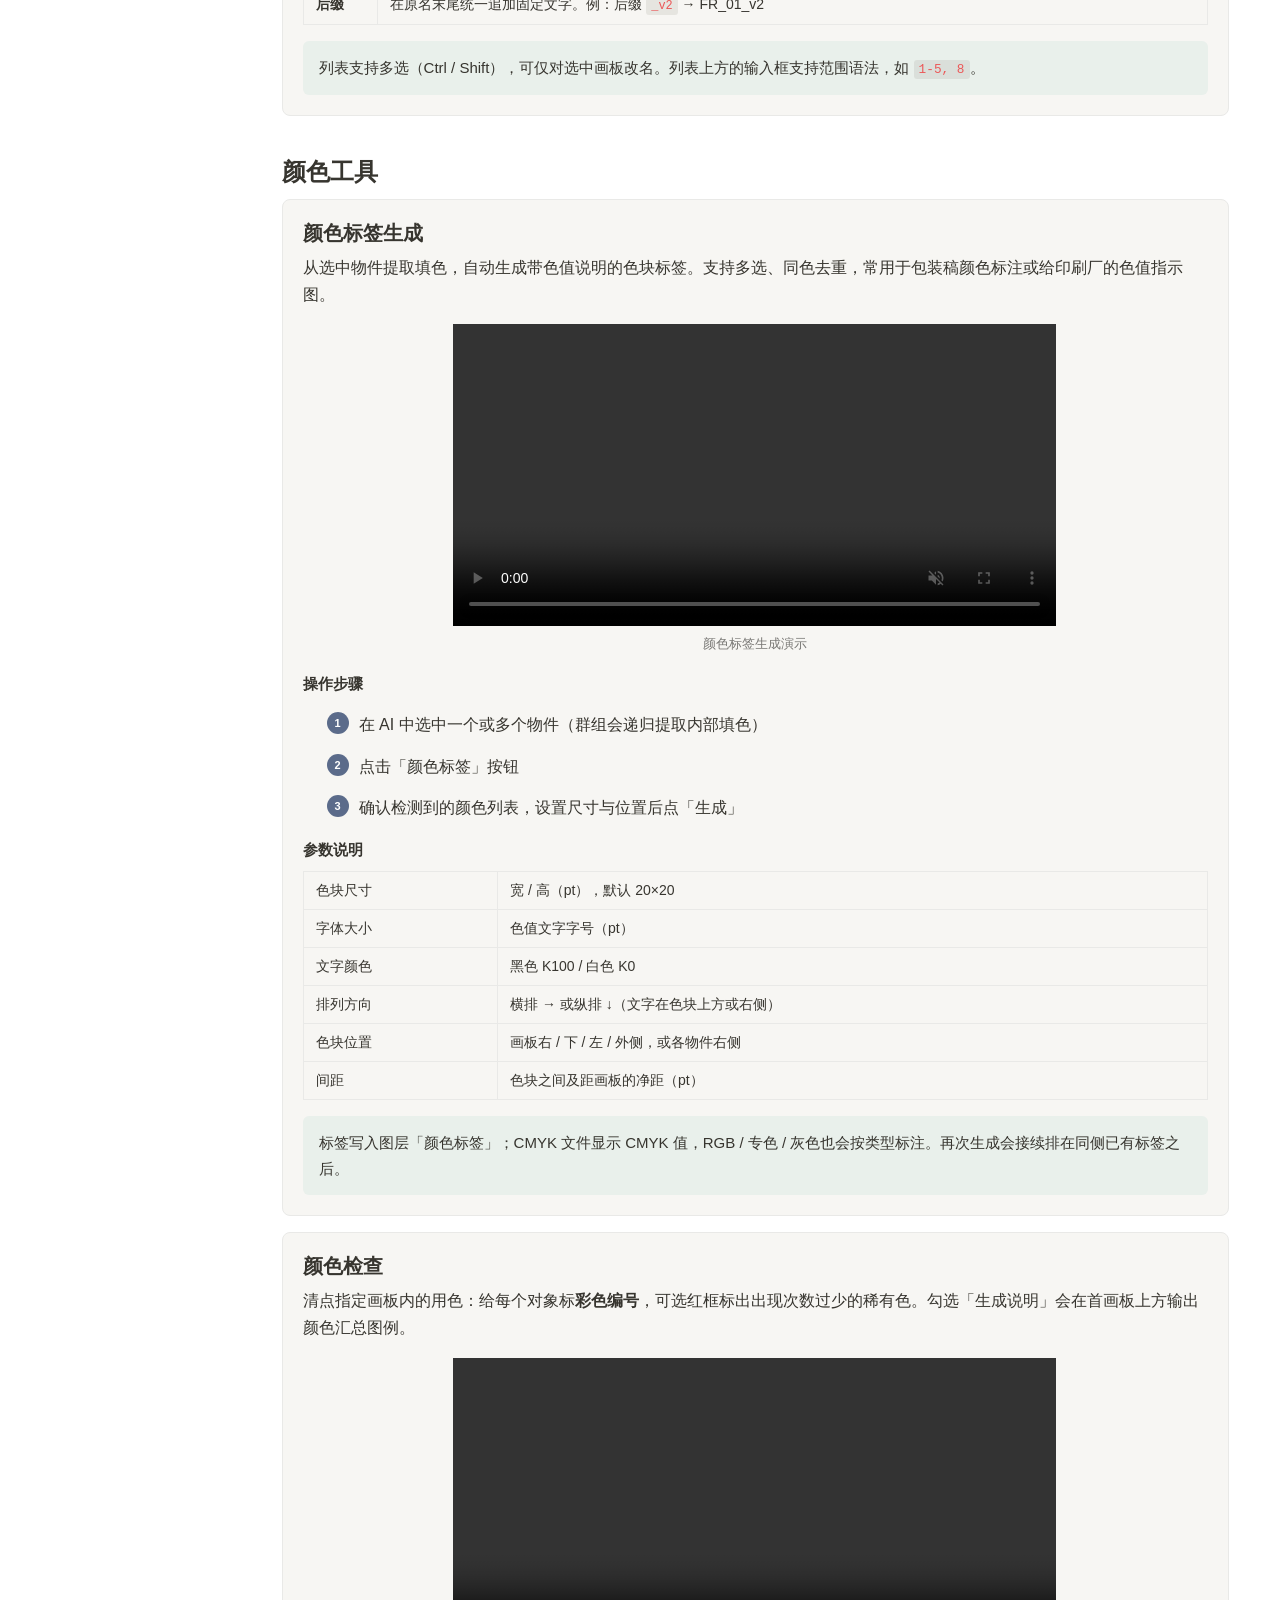
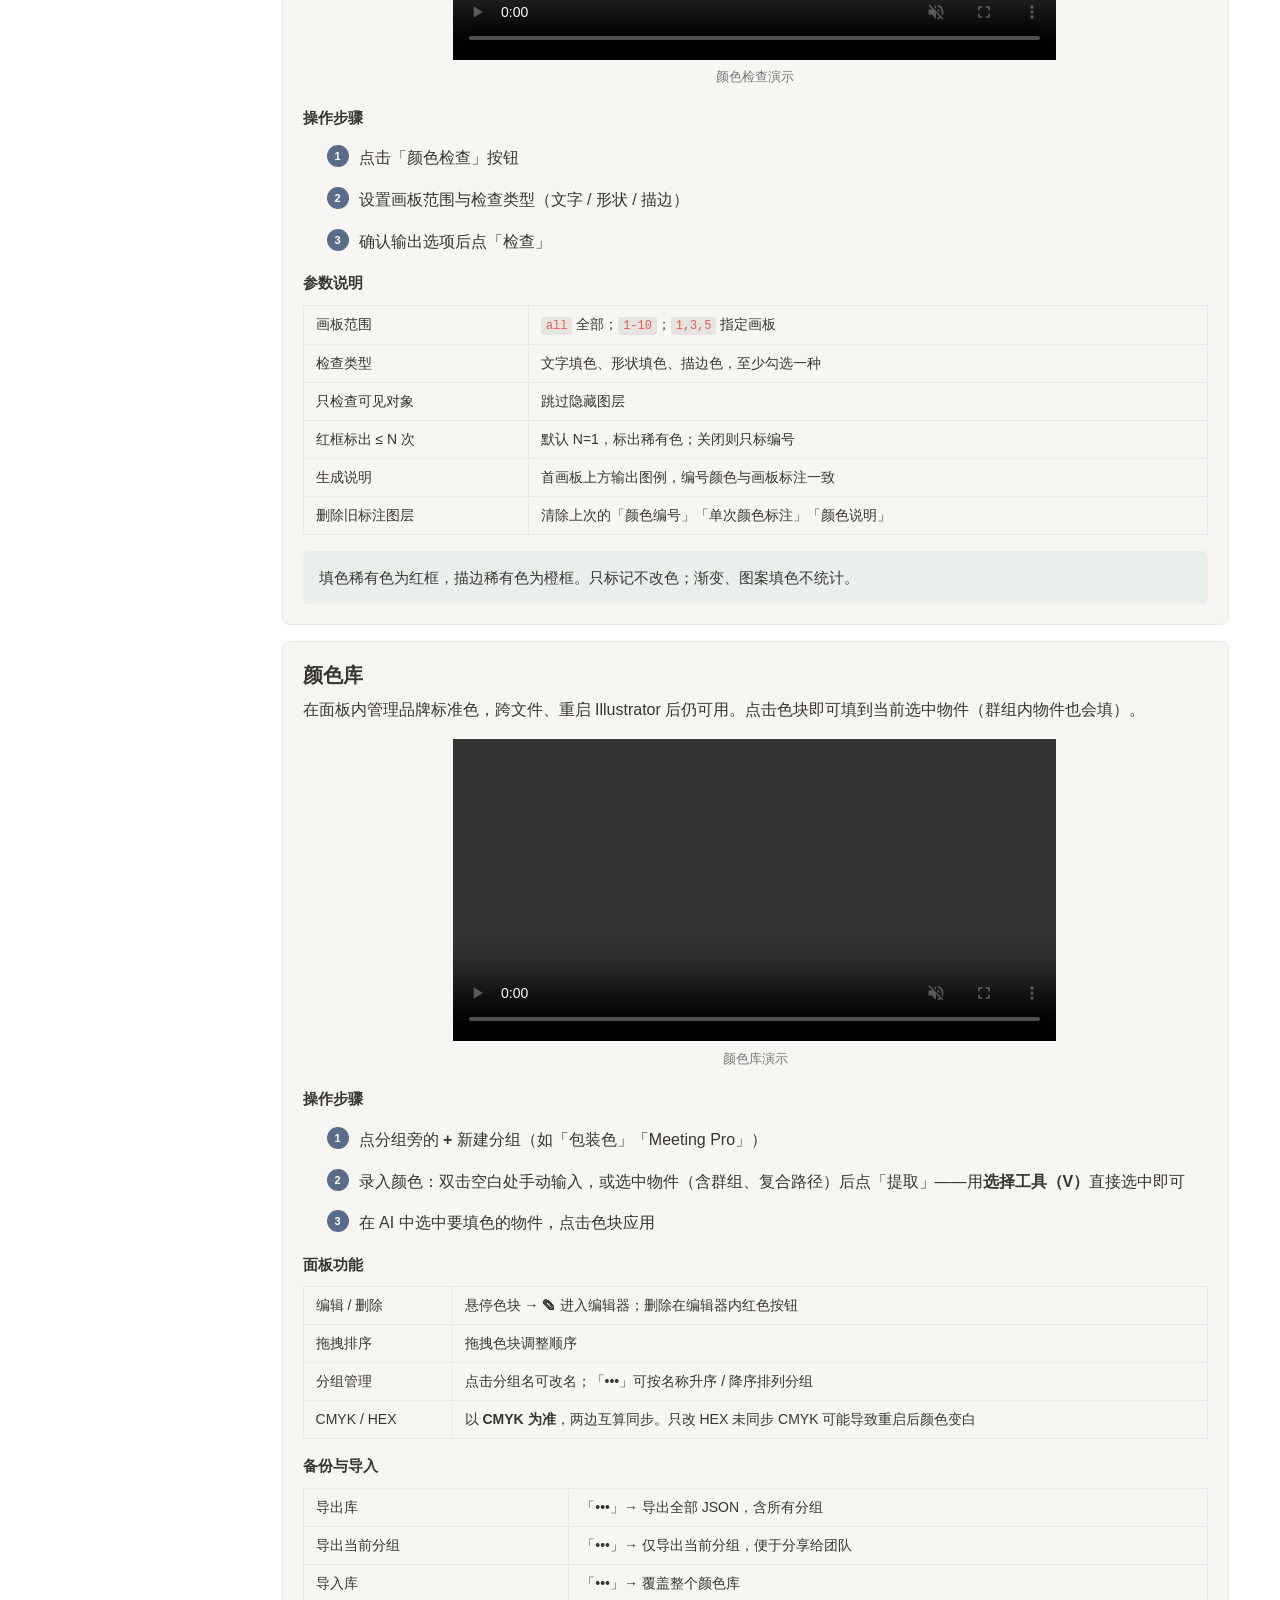
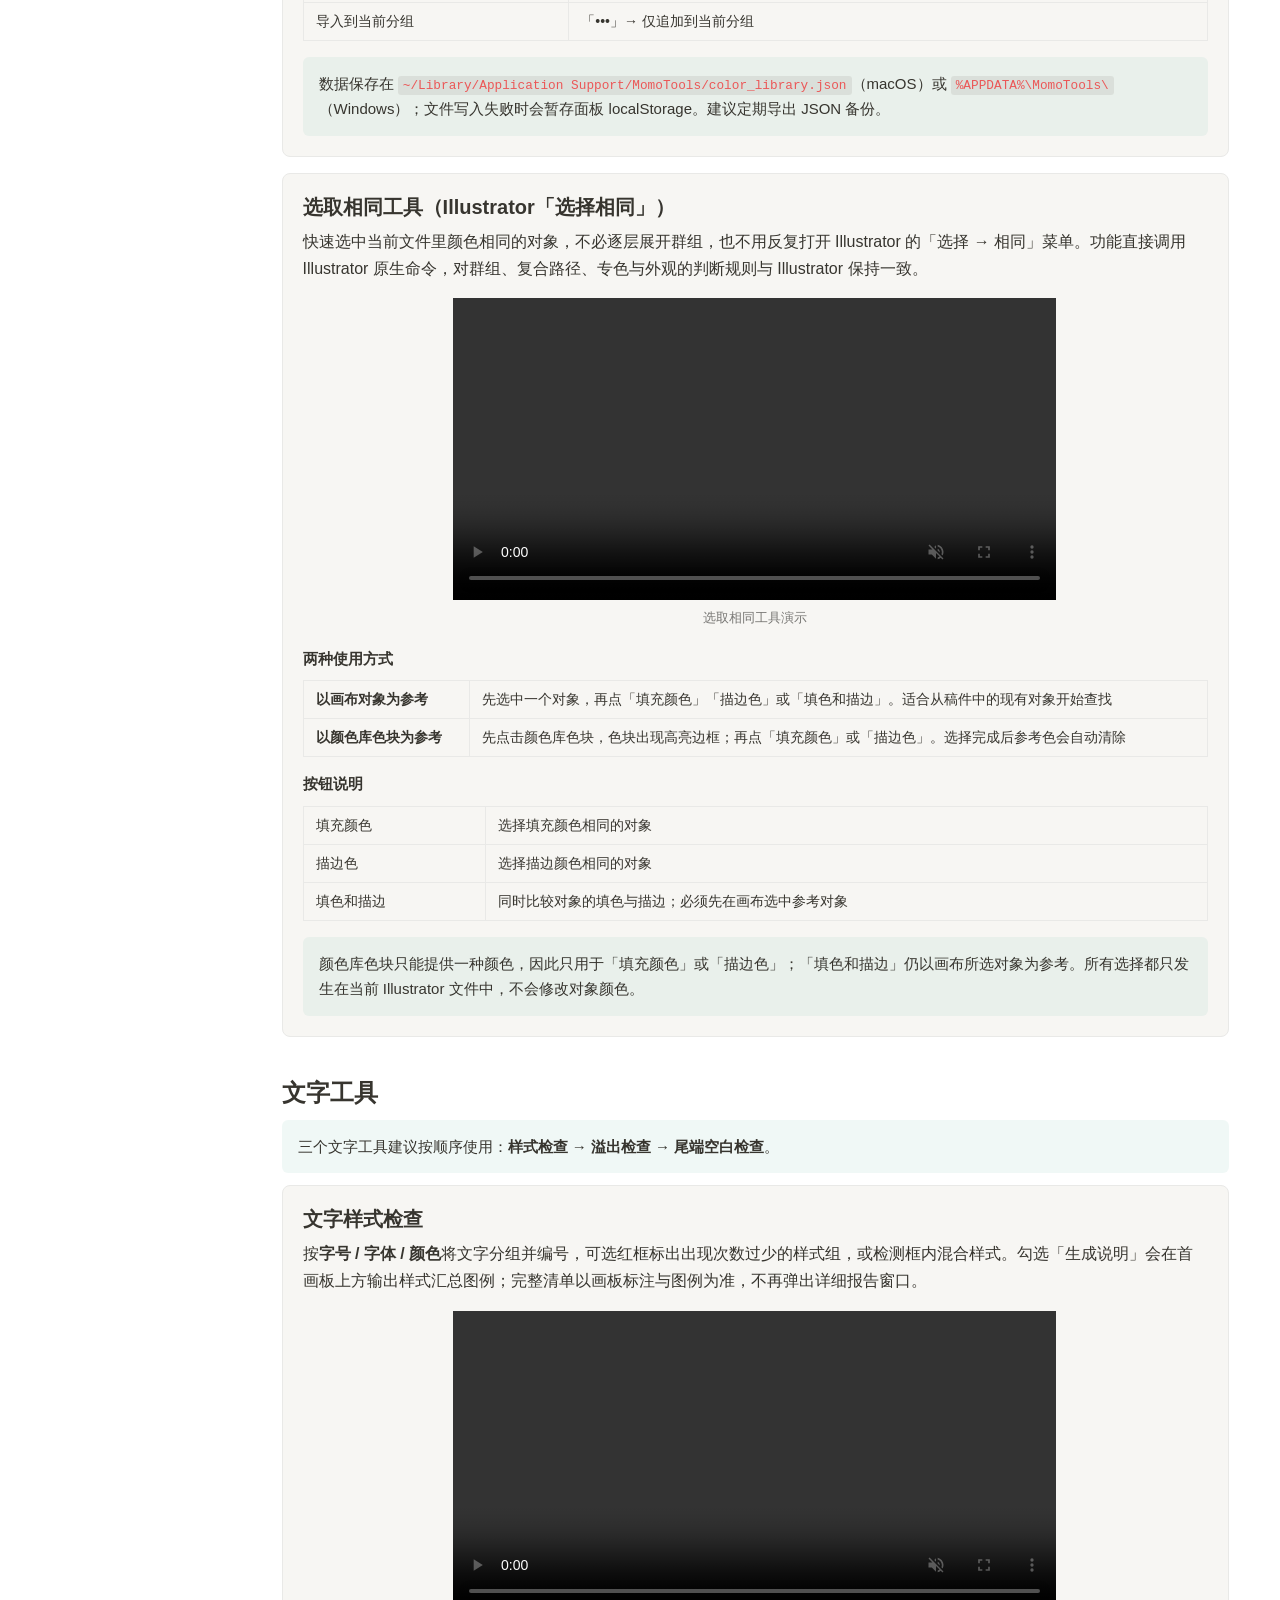
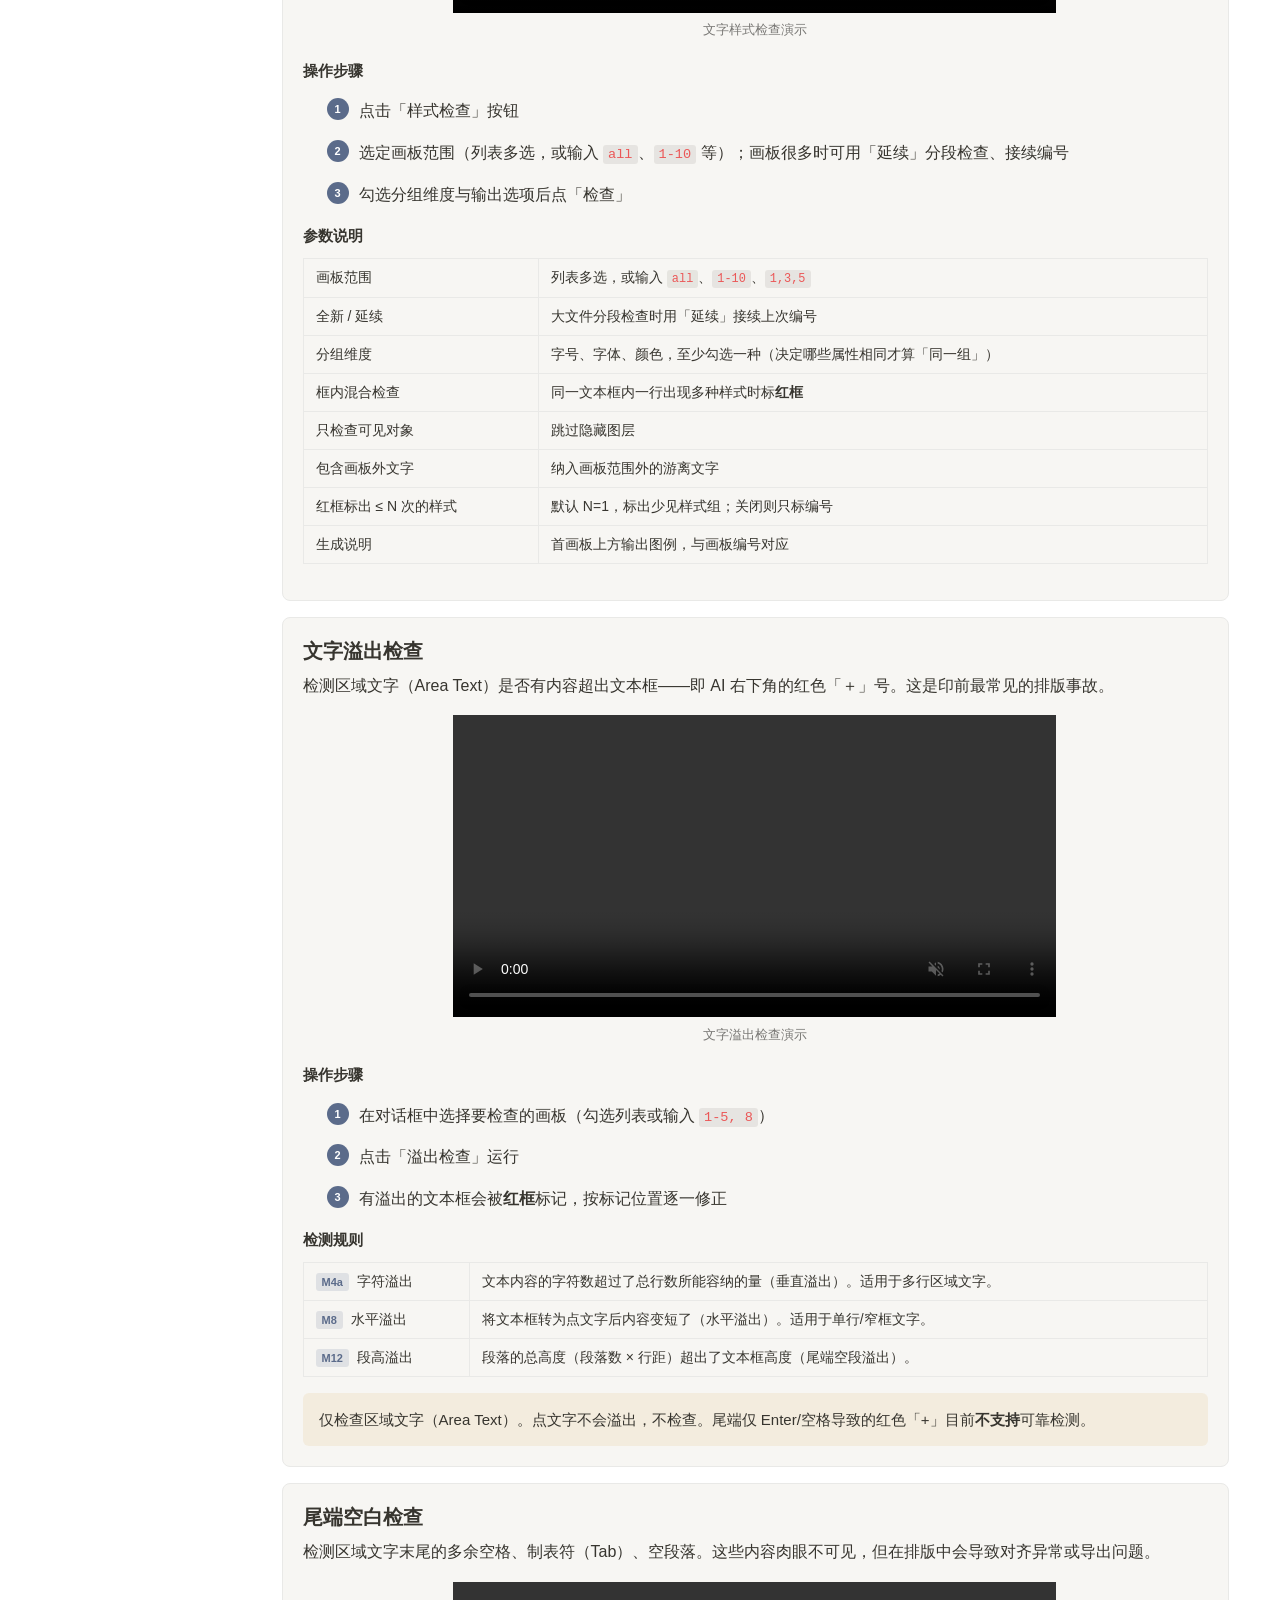
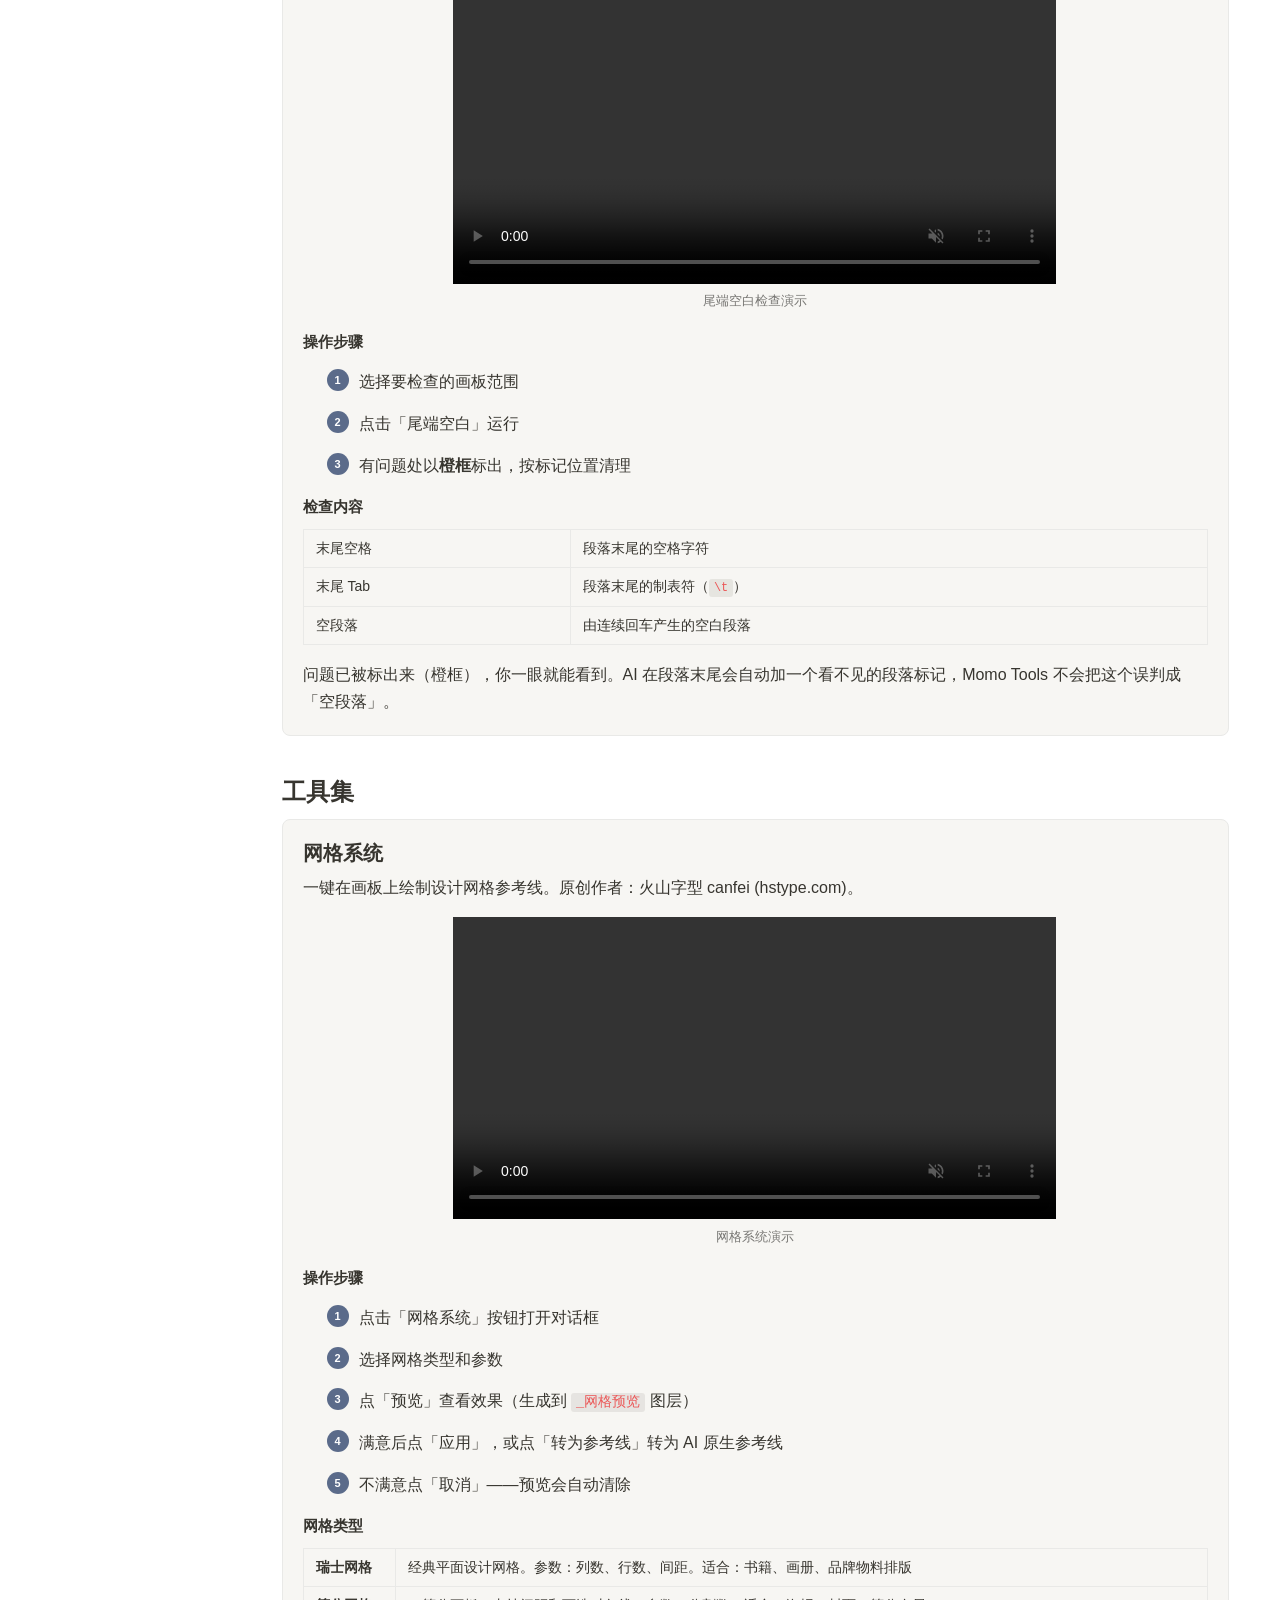
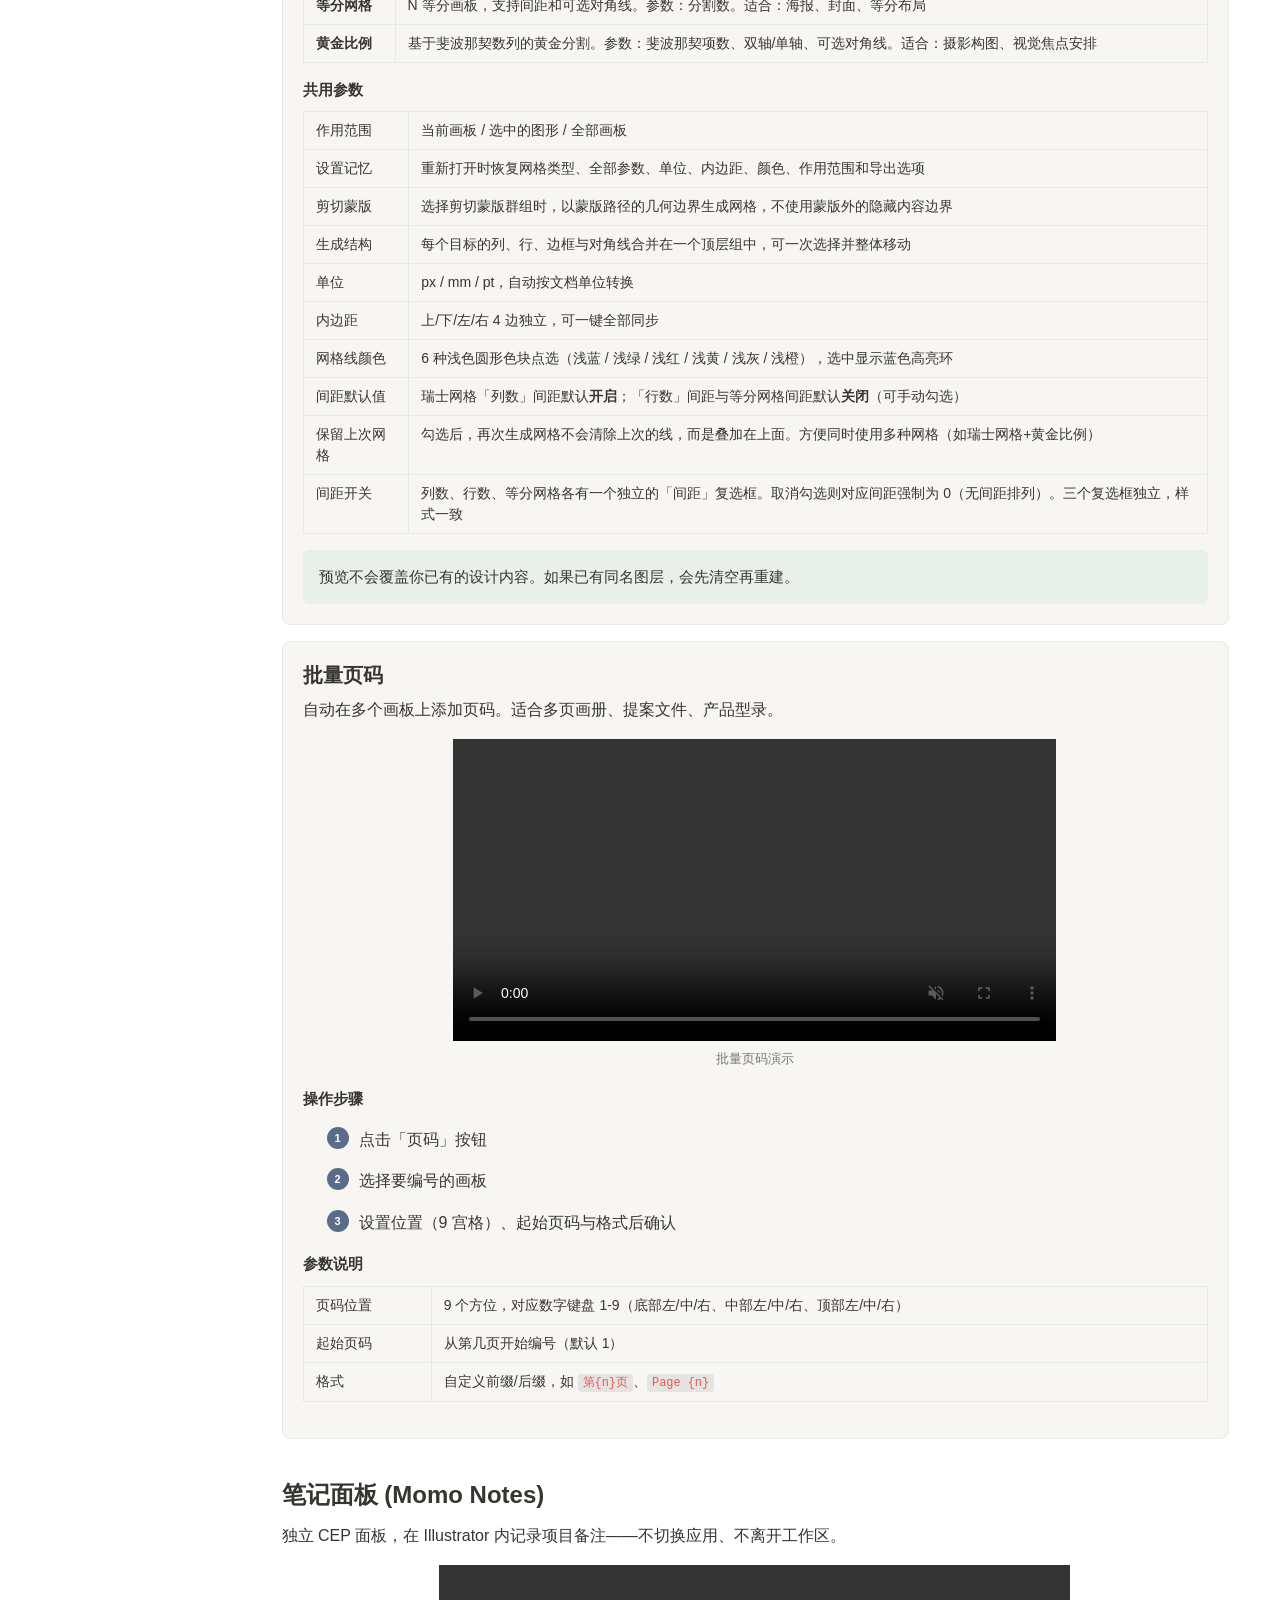
==== commit db862255: "fix(site): simpler sidebar — remove collapsible groups, keep only top-level links - HTML: replace <b" ====
--- a/site/index.html
+++ b/site/index.html
@@ -3,7 +3,7 @@
 <head>
 <meta charset="utf-8">
 <meta name="viewport" content="width=device-width, initial-scale=1.0">
-<title>Momo Tools v2.134 — 使用指南</title>
+<title>Momo Tools v2.135 — 使用指南</title>
 <link rel="stylesheet" href="docs.css">
 </head>
 <body>
@@ -28,17 +28,8 @@
   </div>
   <div class="group-title">开始使用</div>
   <a href="#intro">简介</a>
-<button type="button" class="nav-toggle" data-toggle="nav-install" data-target="install" aria-expanded="false">安装与启动</button>
-<div class="nav-children" data-children="nav-install">
-  <a href="#install-method-zxp" class="nav-sub">方法一：ZXP 安装</a>
-  <a href="#install-method-cep" class="nav-sub">方法二：手动安装</a>
-  <a href="#install-mac" class="nav-sub2">macOS</a>
-  <a href="#install-win" class="nav-sub2">Windows</a>
-</div>
-<button type="button" class="nav-toggle" data-toggle="nav-quick" data-target="quick" aria-expanded="false">快速上手</button>
-  <div class="nav-children" data-children="nav-quick">
-    <a href="#quick-panel" class="nav-sub">主面板一览</a>
-  </div>
+  <a href="#install">安装与启动</a>
+  <a href="#quick">快速上手</a>
   <div class="group-title">功能</div>
   <a href="#artboard">画板工具</a>
   <a href="#color">颜色工具</a>
@@ -54,7 +45,7 @@
 <main class="main-content">
 
 <h1 id="intro">Momo Tools 使用指南</h1>
-<p class="page-desc">Adobe Illustrator 外挂面板 v2.134 — 画板、颜色、文字、排版工具集 · 2026-07-26</p>
+<p class="page-desc">Adobe Illustrator 外挂面板 v2.135 — 画板、颜色、文字、排版工具集 · 2026-07-26</p>
 
 <div class="callout info">
   <p>Momo Tools 是一套 Illustrator 小工具集，帮你在一个面板里完成那些 AI 原生功能做不到、或做起来很慢的事：<strong>批量复制画板（带着内容一起）、一键检查全文件的文字溢出、清点文档用色、管理品牌色库、生成排版网格、自动加页码</strong>。</p>
@@ -776,14 +767,14 @@
     <li>完全退出并重启 Illustrator</li>
   </ol>
   <p>颜色库（<code>MomoTools/</code>）与笔记数据与扩展文件夹分开存放，覆盖更新不会删除它们。</p>
-  <p class="callout tip">当前文档对应版本：<b>v2.134</b> · 发布日期：2026-07-26 · <a href="https://github.com/tomideas/momo-illustrator/blob/main/CHANGELOG.md">完整更新日志</a></p>
+  <p class="callout tip">当前文档对应版本：<b>v2.135</b> · 发布日期：2026-07-26 · <a href="https://github.com/tomideas/momo-illustrator/blob/main/CHANGELOG.md">完整更新日志</a></p>
 </div>
 
 </main>
 </div>
 
 <footer class="site-footer">
-  Momo Tools v2.134 · © 2026 Momo (tomideas) · 网格系统 © canfei / 火山字型 (hstype.com)
+  Momo Tools v2.135 · © 2026 Momo (tomideas) · 网格系统 © canfei / 火山字型 (hstype.com)
 </footer>
 
 <script src="docs.js"></script>
--- a/site/docs.css
+++ b/site/docs.css
@@ -52,15 +52,6 @@
 .sidebar a:hover{color:var(--c-text);text-decoration:none}
 .sidebar a.active{color:#2563eb;font-weight:500}
 .sidebar a.hidden{display:none}
-.sidebar a.nav-sub{padding-left:14px;font-size:13px;color:var(--c-text-3)}
-.sidebar a.nav-sub2{padding-left:28px;font-size:12.5px;color:var(--c-text-3)}
-.sidebar button.nav-toggle{background:transparent;border:0;display:block;padding:4px 0;padding-right:18px;font-size:14px;color:var(--c-text-2);cursor:pointer;transition:color .12s;line-height:1.6;position:relative;box-sizing:border-box;font-family:inherit}
-.sidebar button.nav-toggle:hover{color:var(--c-text)}
-.sidebar button.nav-toggle::after{content:"▸";position:absolute;right:2px;top:50%;transform:translateY(-50%);color:var(--c-text-3);font-size:10px;line-height:1;transition:transform .2s ease}
-.sidebar button.nav-toggle[aria-expanded="true"]::after{transform:translateY(-50%) rotate(90deg)}
-.sidebar button.nav-toggle.active{color:#2563eb;font-weight:500}
-.sidebar .nav-children{overflow:hidden;max-height:0;opacity:0;transition:max-height .25s ease,opacity .2s ease;will-change:max-height}
-.sidebar .nav-children.open{max-height:600px;opacity:1}
 
 .main-content{margin-left:var(--sidebar-w);flex:1;padding:40px clamp(32px,4vw,64px) 80px clamp(40px,4vw,72px);max-width:calc(var(--content-max) + var(--sidebar-w) + 140px)}
 .main-content h1{font-size:40px;font-weight:700;margin-bottom:4px;letter-spacing:-.02em;line-height:1.2}
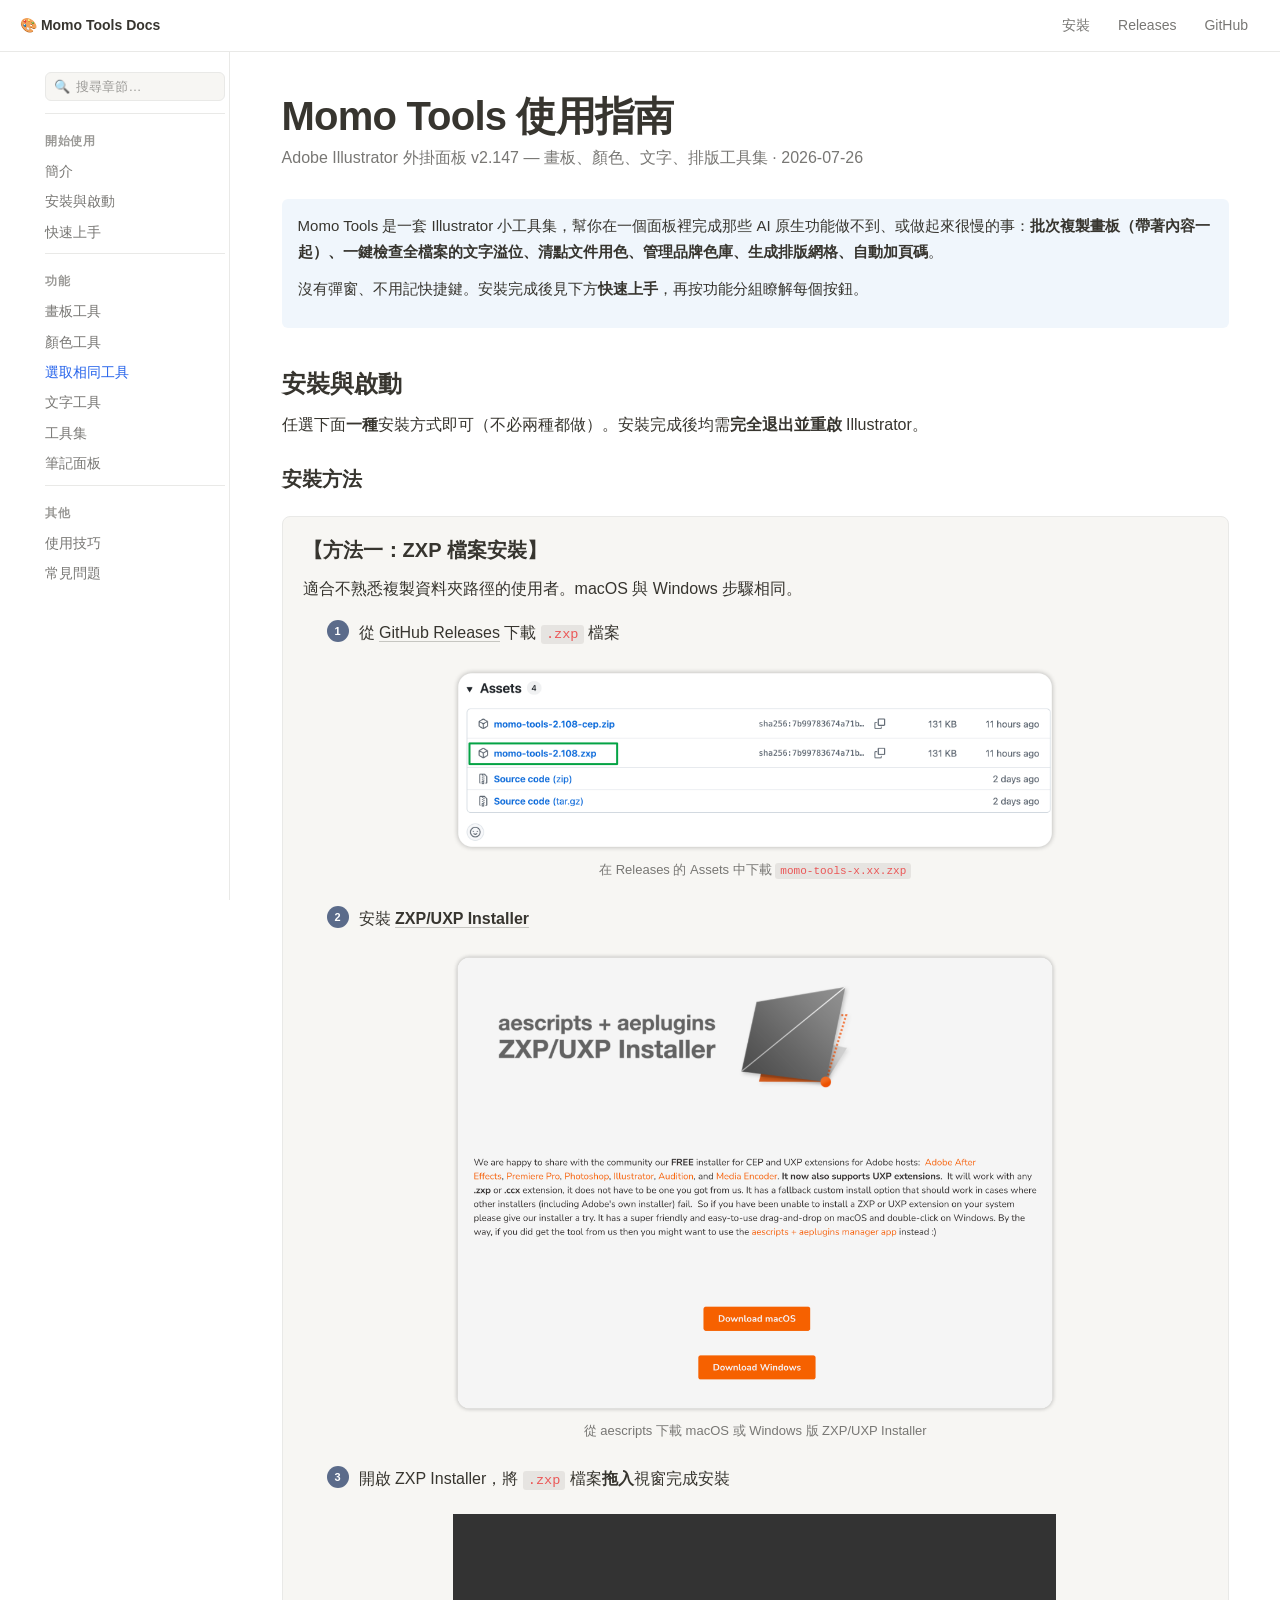
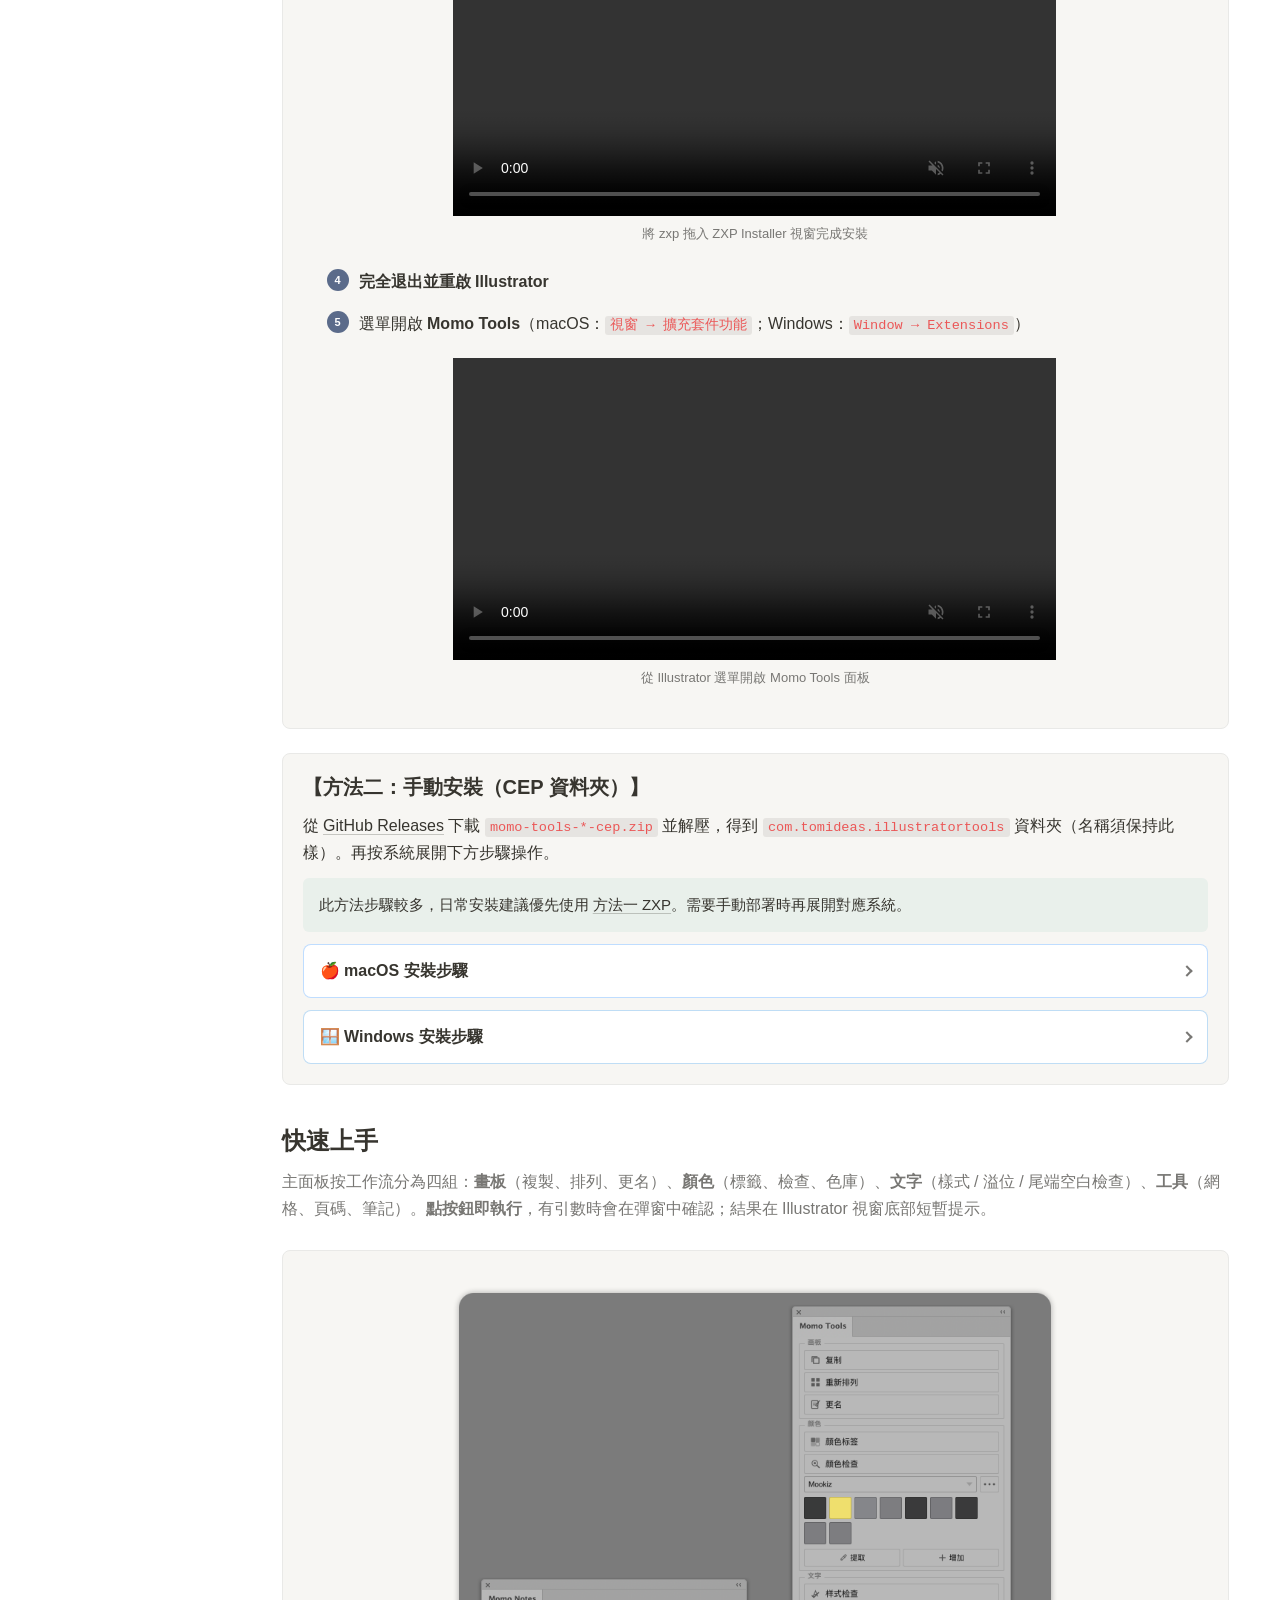
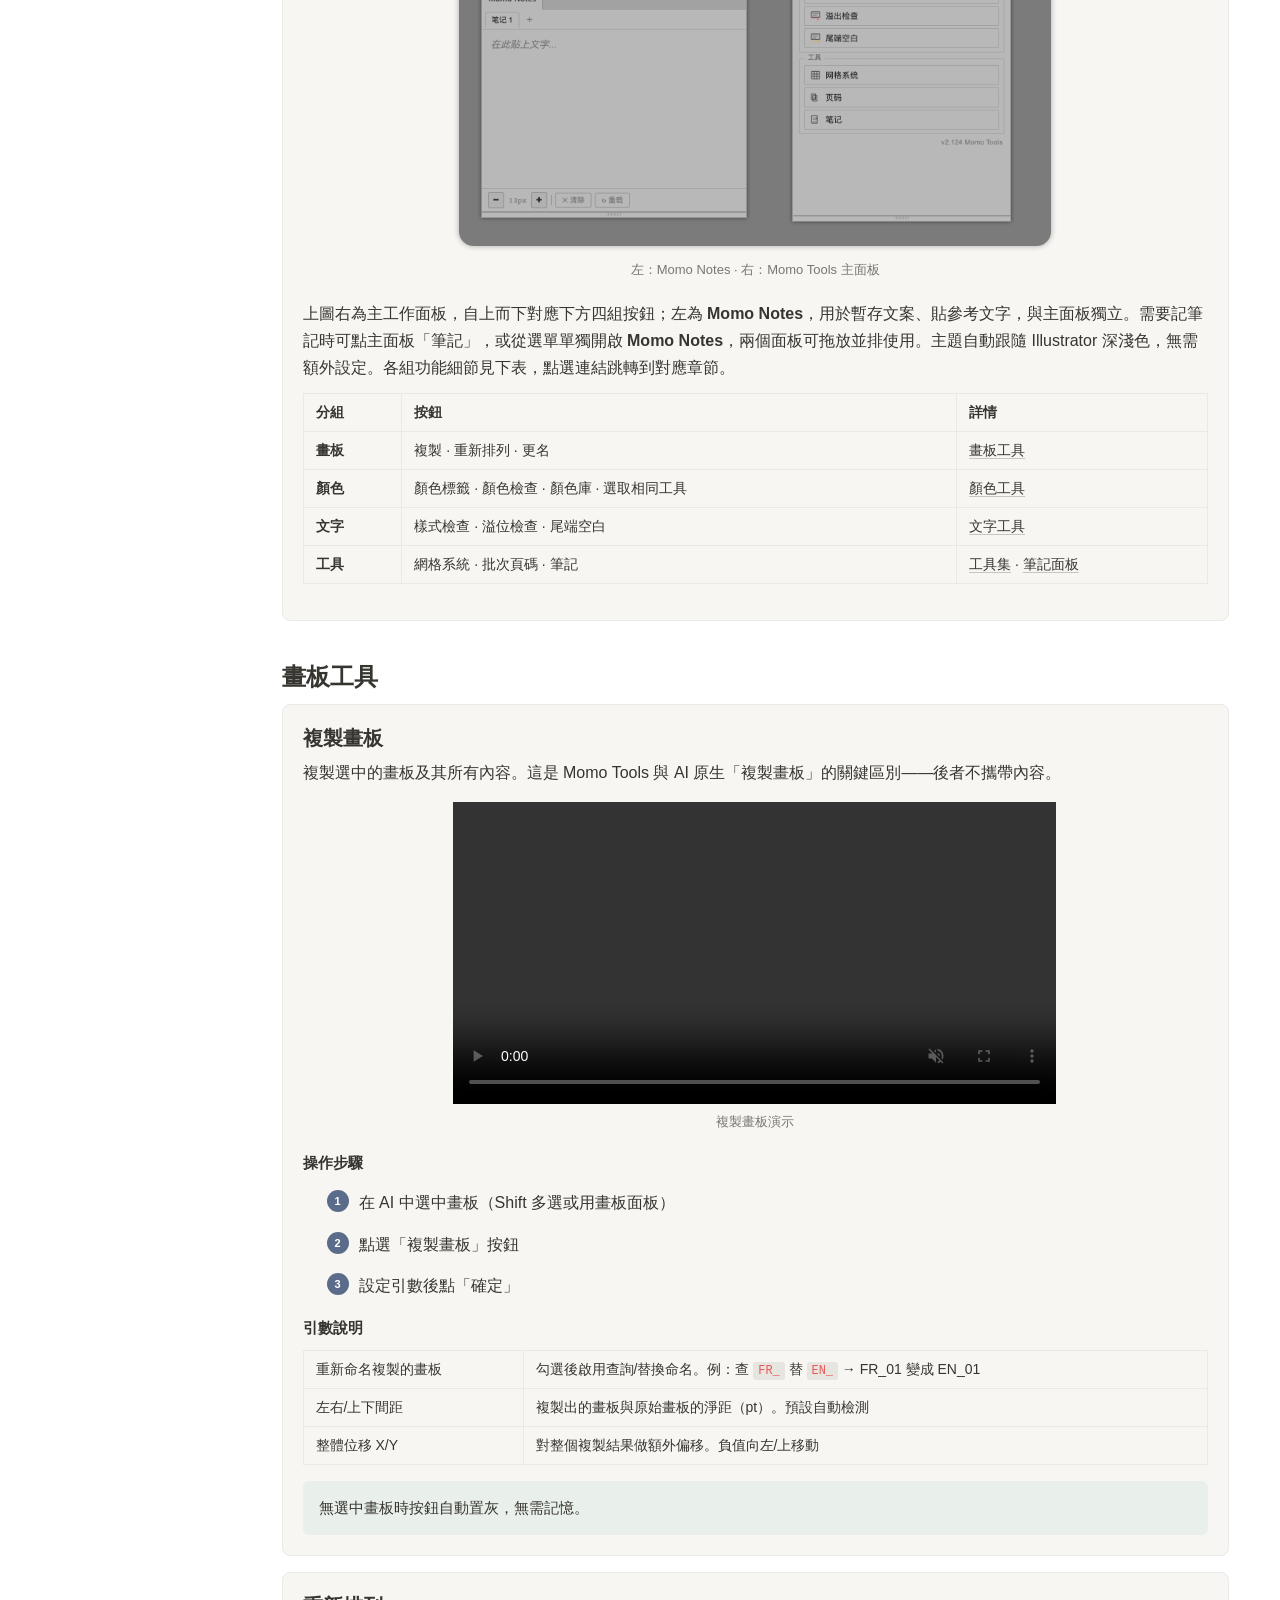
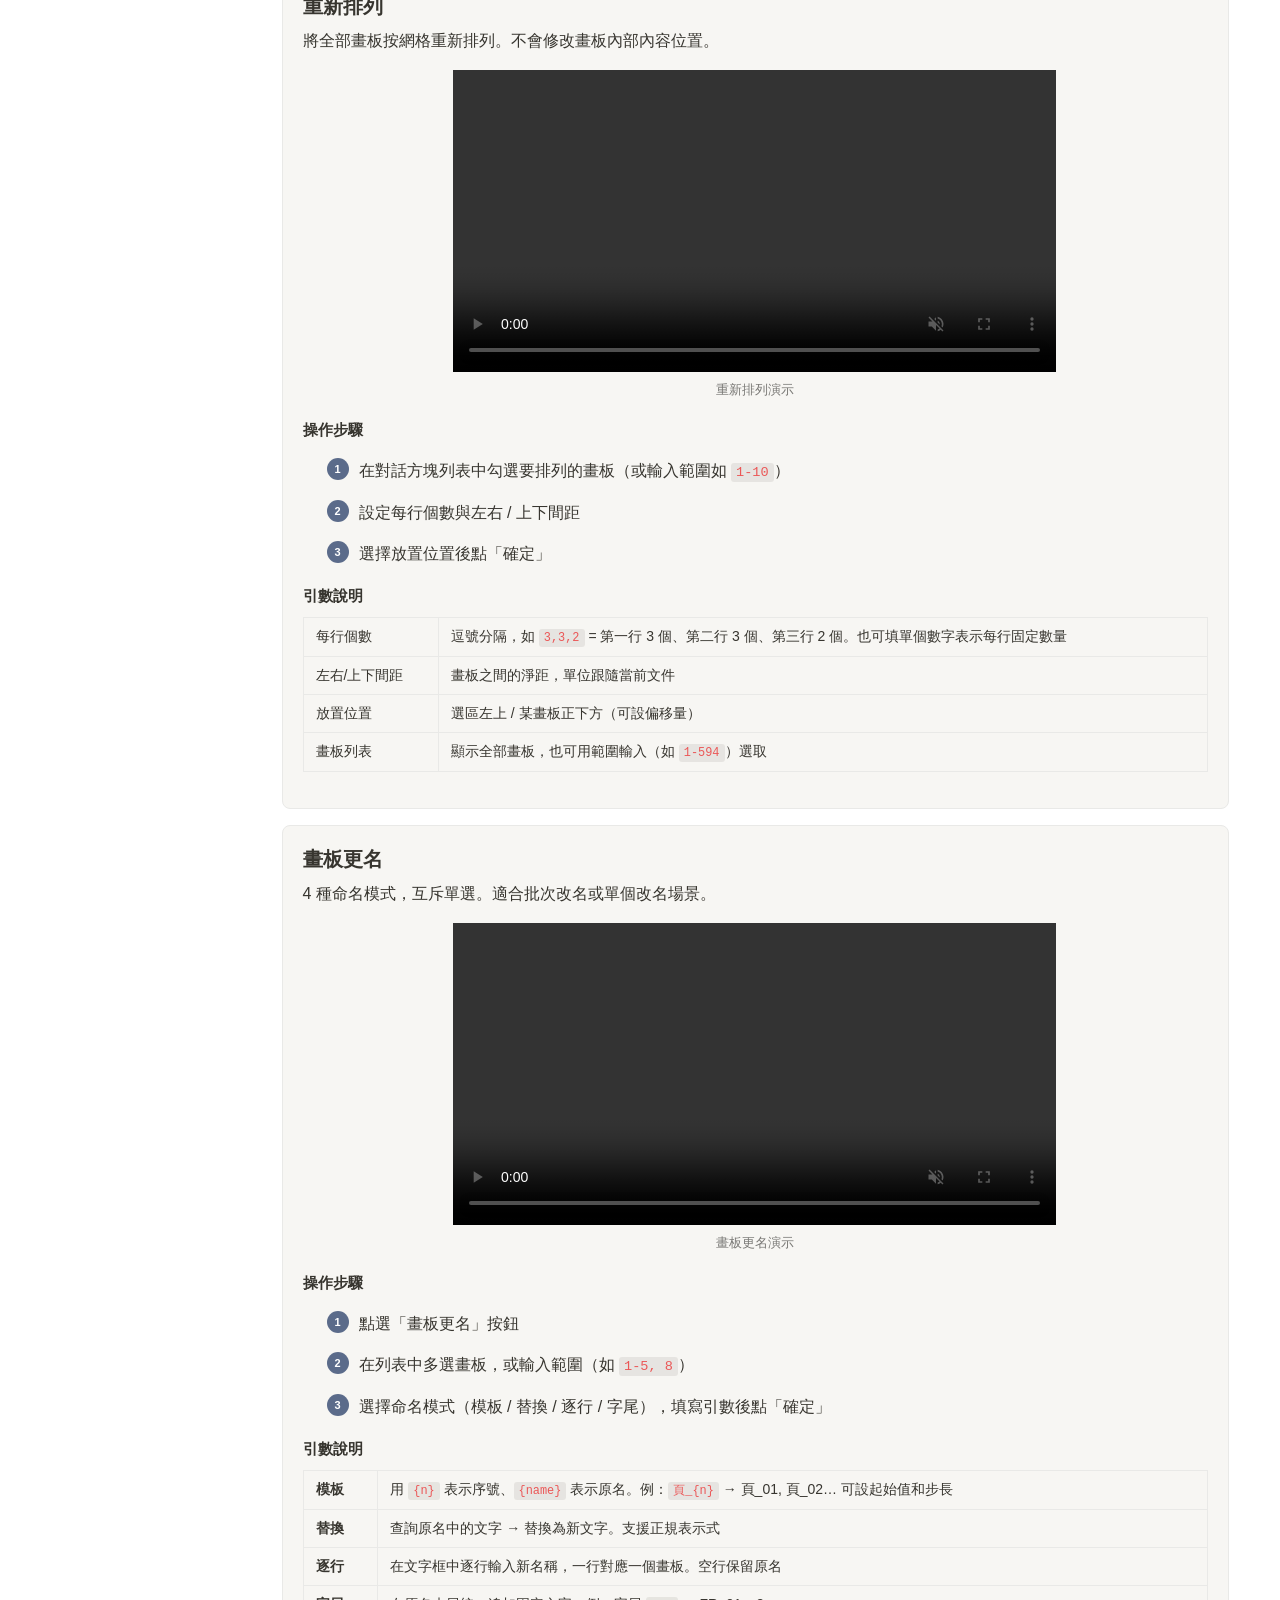
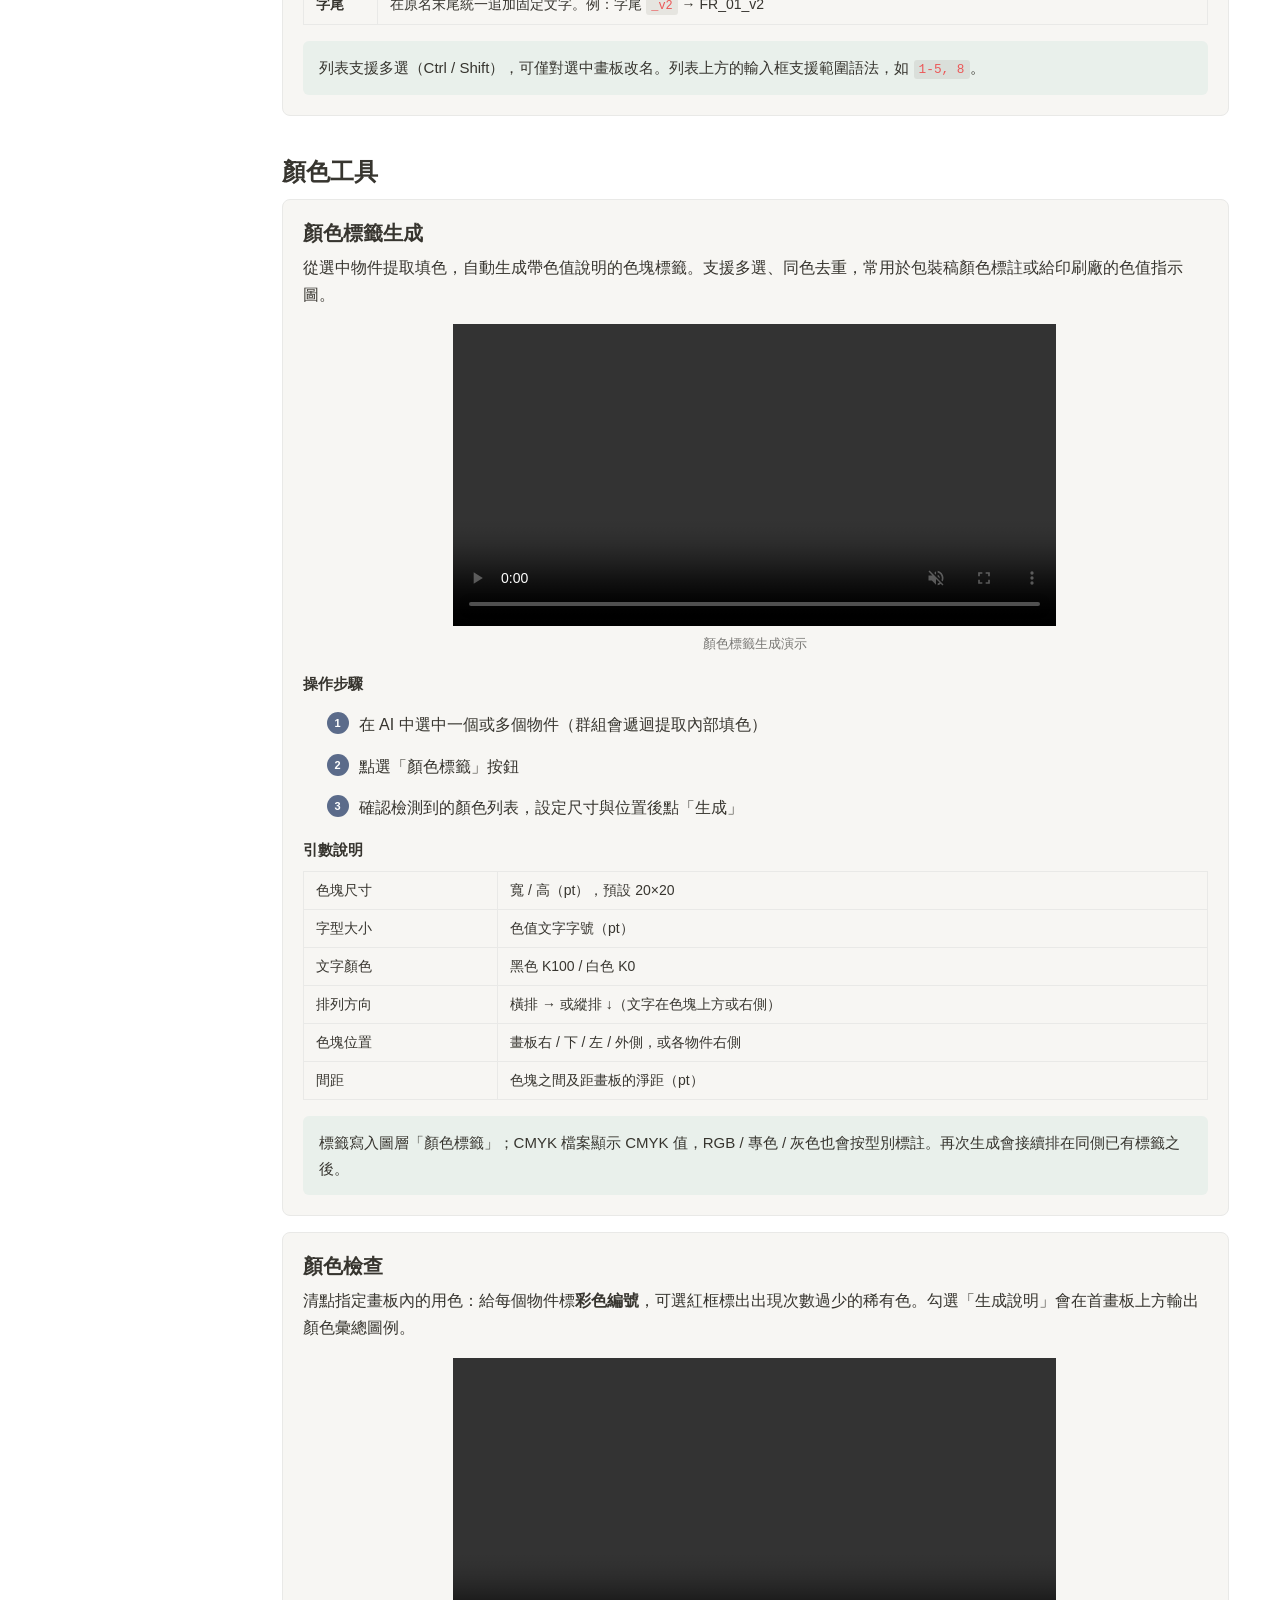
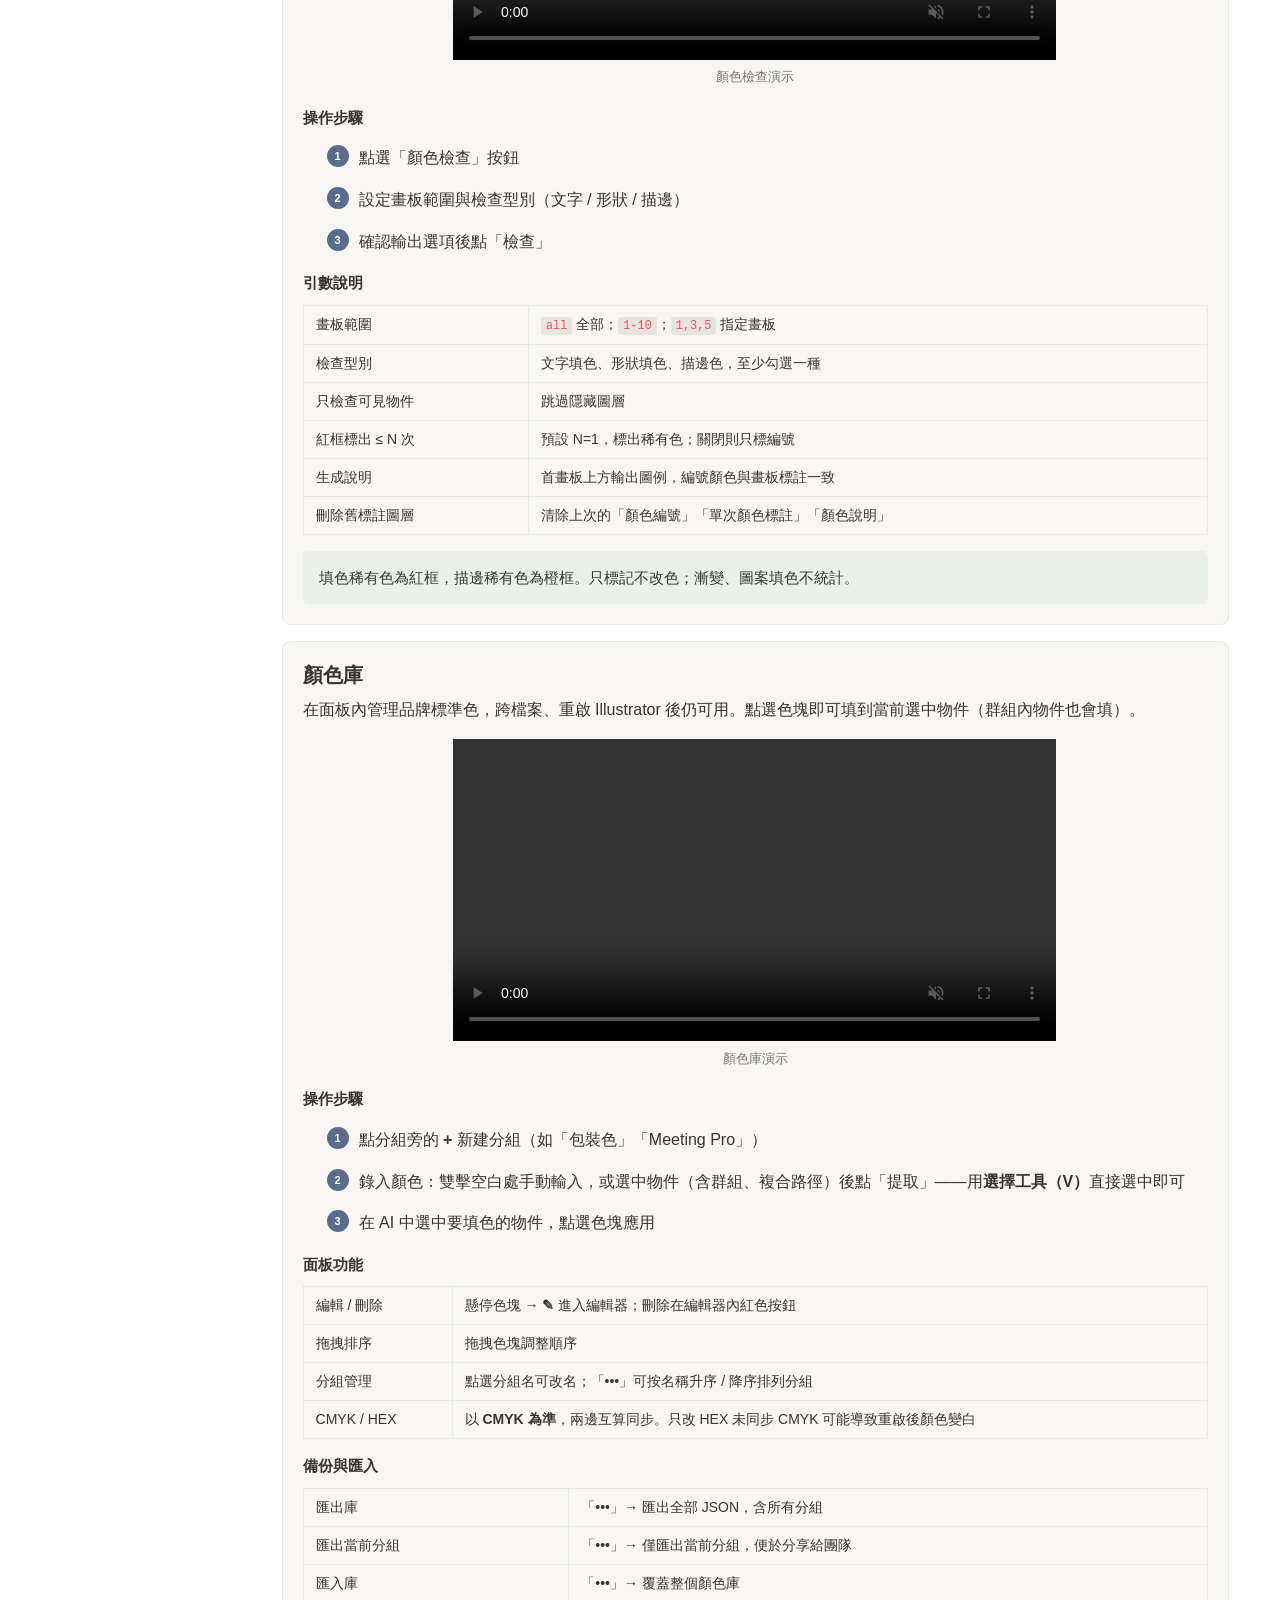
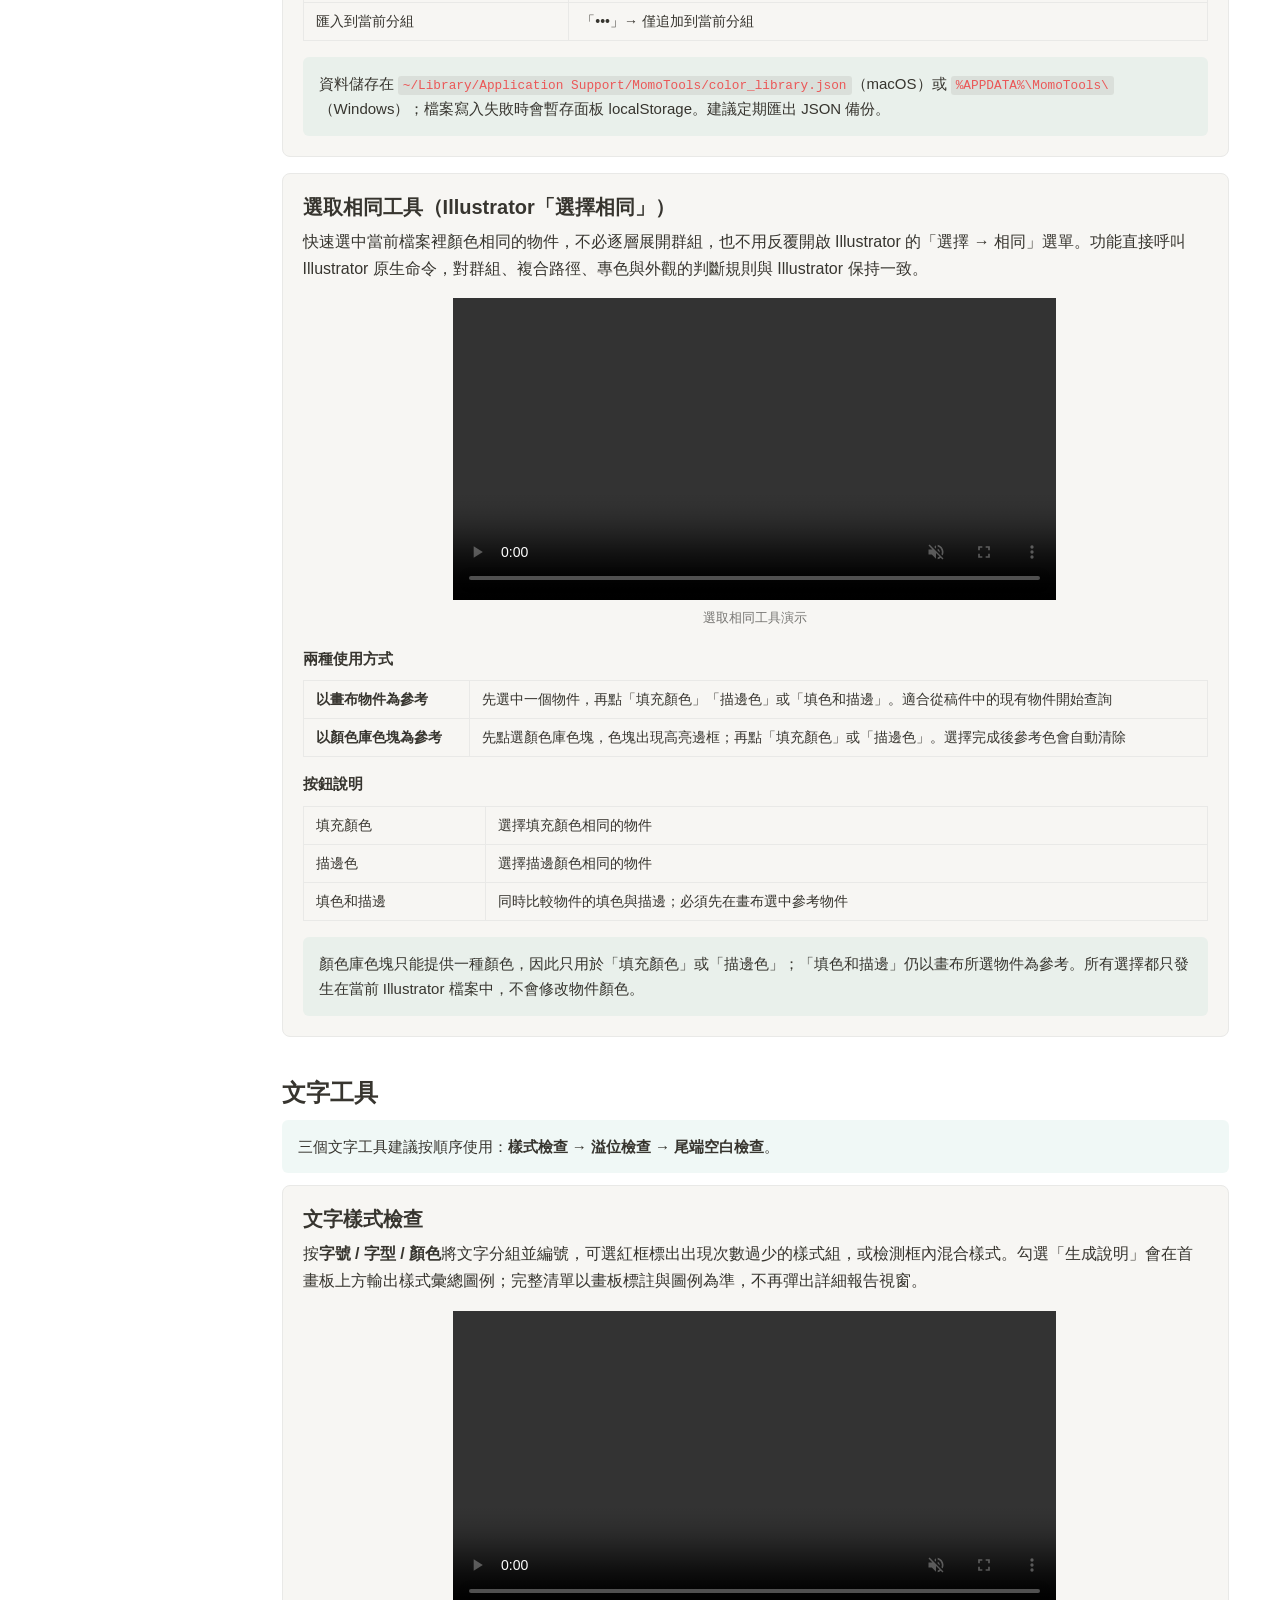
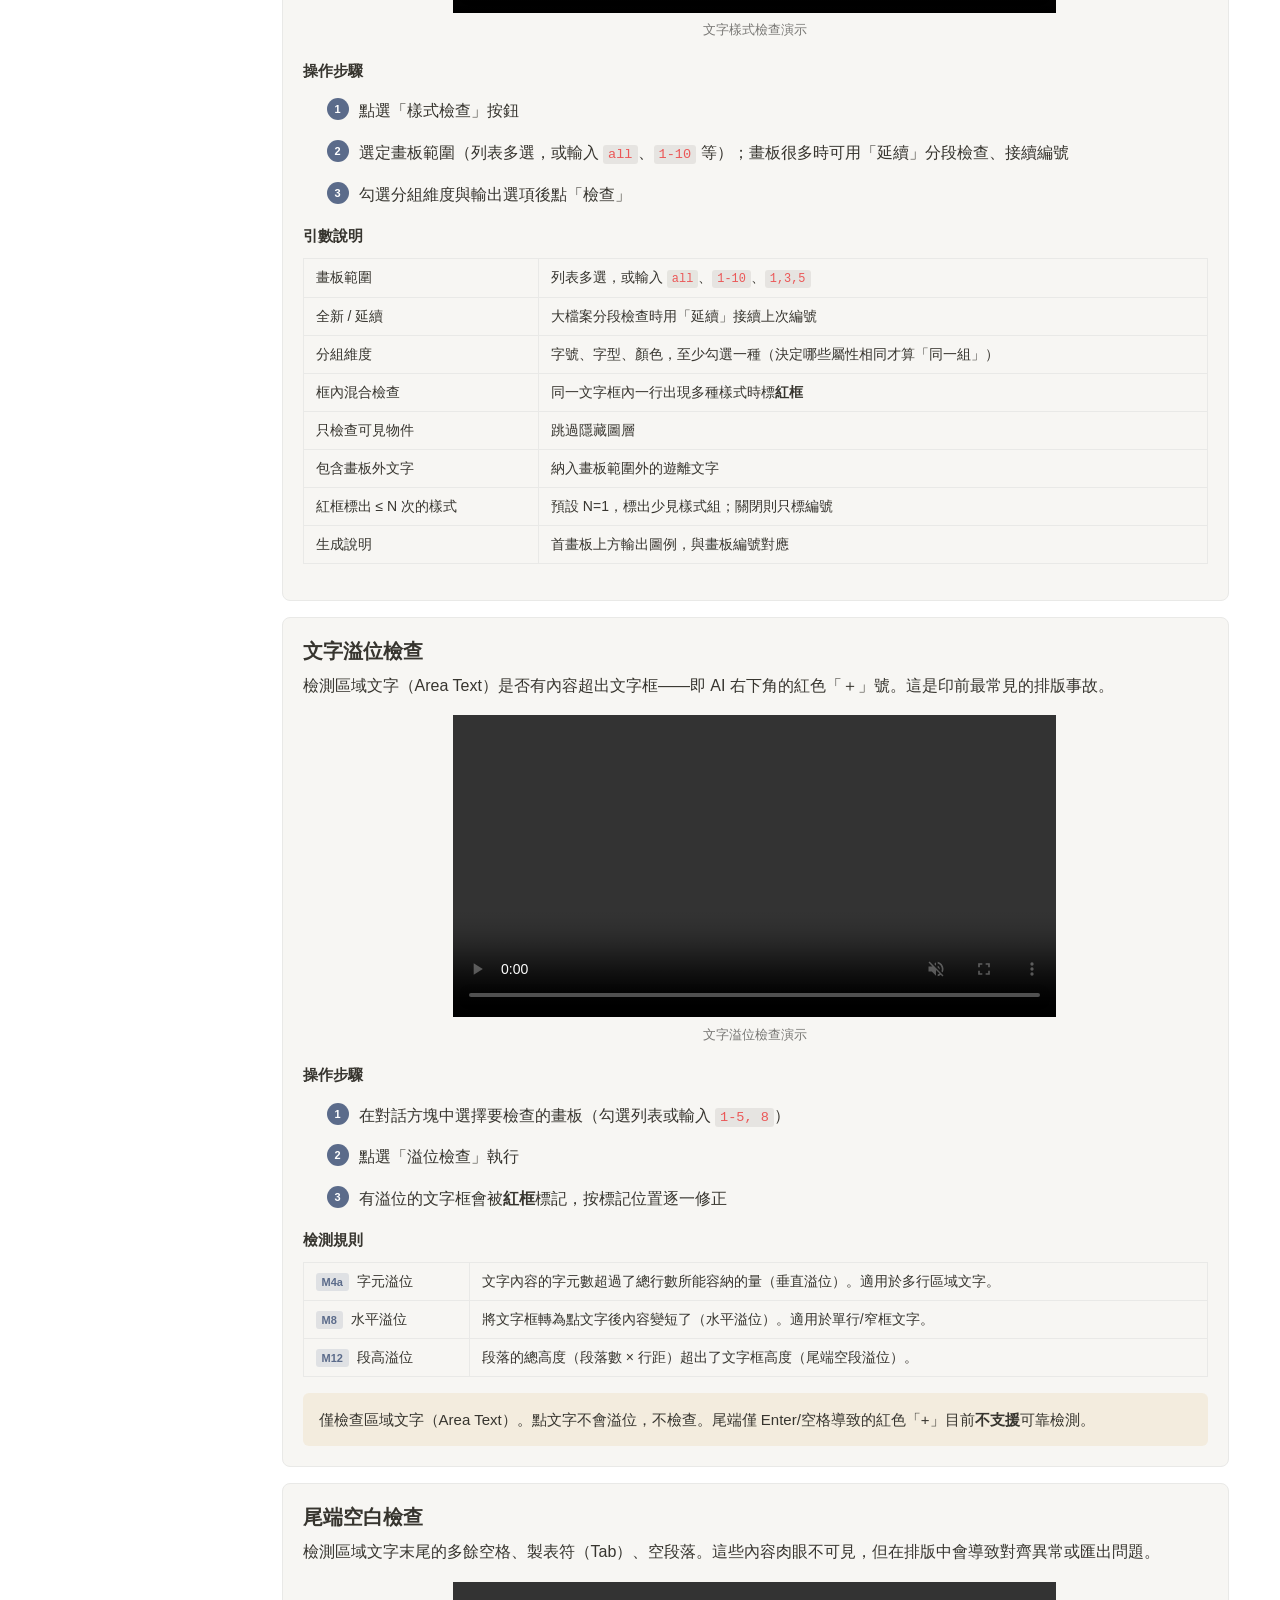
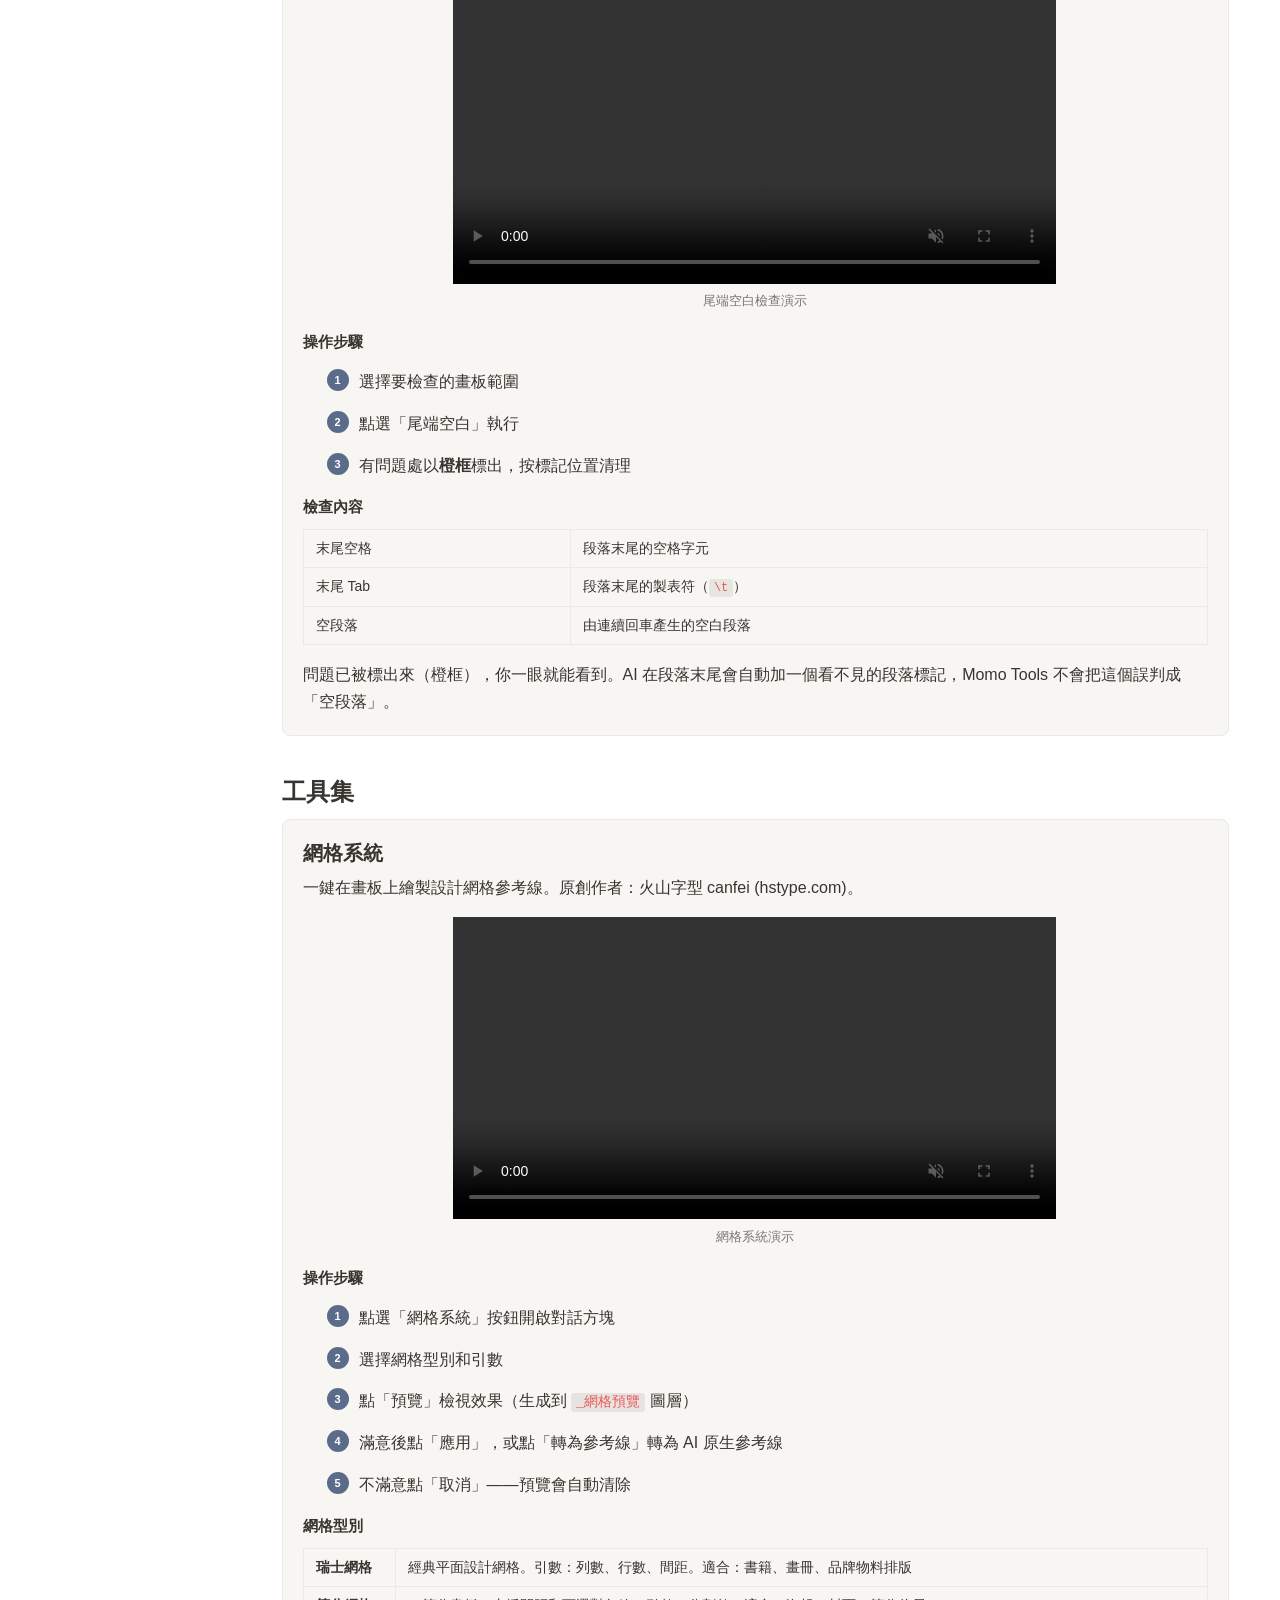
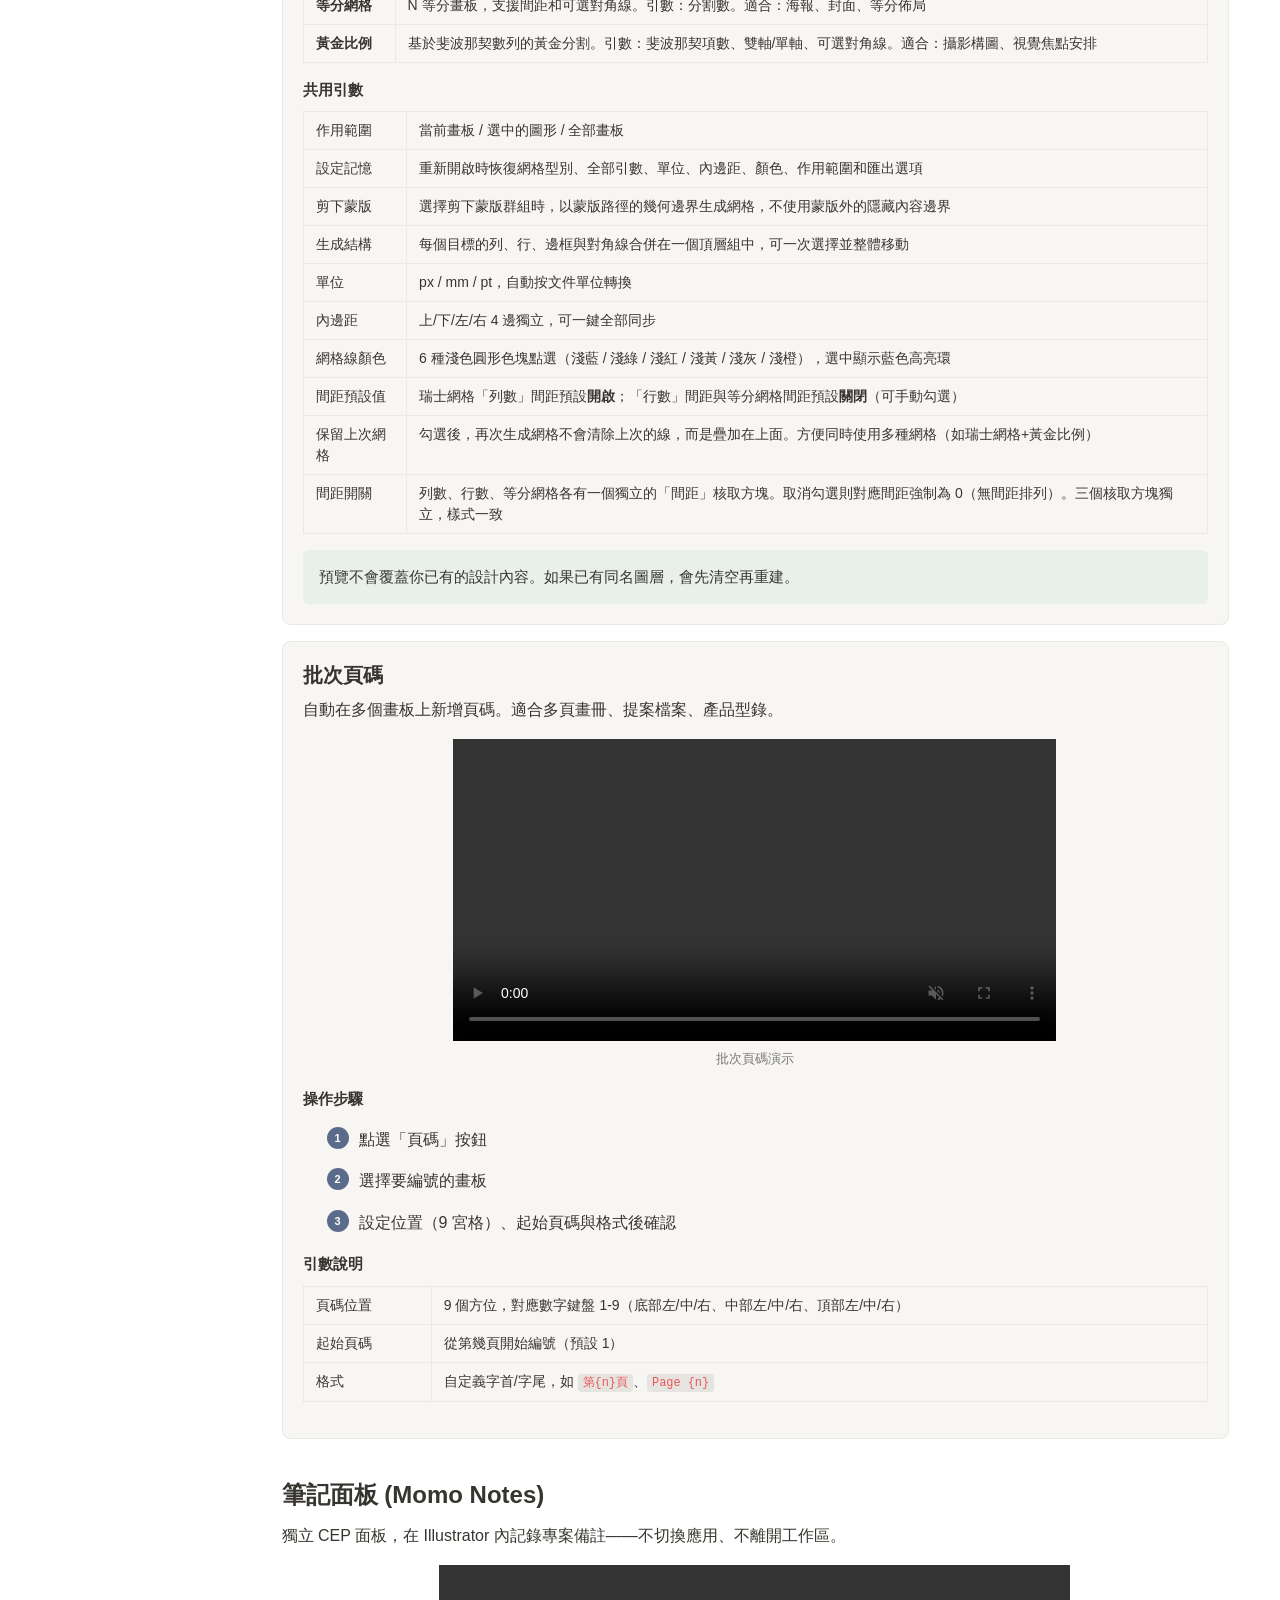
==== commit 8e1d2de1: "docs(i18n): v2.147 — unify docs to Traditional Chinese (zh-Hant) README.zh-CN.md 更名 README.zh-Hant.m" ====
--- a/site/index.html
+++ b/site/index.html
@@ -1,9 +1,9 @@
 <!DOCTYPE html>
-<html lang="zh-CN">
+<html lang="zh-Hant">
 <head>
 <meta charset="utf-8">
 <meta name="viewport" content="width=device-width, initial-scale=1.0">
-<title>Momo Tools v2.135 — 使用指南</title>
+<title>Momo Tools v2.147 — 使用指南</title>
 <link rel="stylesheet" href="docs.css">
 </head>
 <body>
@@ -11,10 +11,10 @@
 <header class="site-header">
   <a class="logo" href="#">🎨 Momo Tools Docs</a>
   <nav>
-    <a href="#install" class="hide-mobile">安装</a>
+    <a href="#install" class="hide-mobile">安裝</a>
     <a href="https://github.com/tomideas/momo-illustrator/releases" class="hide-mobile" target="_blank" rel="noopener">Releases</a>
     <a href="https://github.com/tomideas/momo-illustrator" class="hide-mobile" target="_blank" rel="noopener">GitHub</a>
-    <button class="menu-toggle" type="button" aria-label="菜单">☰</button>
+    <button class="menu-toggle" type="button" aria-label="選單">☰</button>
   </nav>
 </header>
 
@@ -24,194 +24,194 @@
 <aside class="sidebar">
   <div class="sidebar-search">
     <span class="search-icon">🔍</span>
-    <input type="search" placeholder="搜索章节…" autocomplete="off">
-  </div>
-  <div class="group-title">开始使用</div>
-  <a href="#intro">简介</a>
-  <a href="#install">安装与启动</a>
+    <input type="search" placeholder="搜尋章節…" autocomplete="off">
+  </div>
+  <div class="group-title">開始使用</div>
+  <a href="#intro">簡介</a>
+  <a href="#install">安裝與啟動</a>
   <a href="#quick">快速上手</a>
   <div class="group-title">功能</div>
-  <a href="#artboard">画板工具</a>
-  <a href="#color">颜色工具</a>
-  <a href="#select-same-color">选取相同工具</a>
+  <a href="#artboard">畫板工具</a>
+  <a href="#color">顏色工具</a>
+  <a href="#select-same-color">選取相同工具</a>
   <a href="#text">文字工具</a>
   <a href="#tools">工具集</a>
-  <a href="#notes">笔记面板</a>
+  <a href="#notes">筆記面板</a>
   <div class="group-title">其他</div>
   <a href="#tips">使用技巧</a>
-  <a href="#trouble">常见问题</a>
+  <a href="#trouble">常見問題</a>
 </aside>
 
 <main class="main-content">
 
 <h1 id="intro">Momo Tools 使用指南</h1>
-<p class="page-desc">Adobe Illustrator 外挂面板 v2.135 — 画板、颜色、文字、排版工具集 · 2026-07-26</p>
+<p class="page-desc">Adobe Illustrator 外掛面板 v2.147 — 畫板、顏色、文字、排版工具集 · 2026-07-26</p>
 
 <div class="callout info">
-  <p>Momo Tools 是一套 Illustrator 小工具集，帮你在一个面板里完成那些 AI 原生功能做不到、或做起来很慢的事：<strong>批量复制画板（带着内容一起）、一键检查全文件的文字溢出、清点文档用色、管理品牌色库、生成排版网格、自动加页码</strong>。</p>
-  <p>没有弹窗、不用记快捷键。安装完成后见下方<b>快速上手</b>，再按功能分组了解每个按钮。</p>
-</div>
-
-<!-- ====== 安装 ====== -->
-<h2 id="install">安装与启动</h2>
-
-<p>任选下面<b>一种</b>安装方式即可（不必两种都做）。安装完成后均需<b>完全退出并重启</b> Illustrator。</p>
-
-<h3 id="install-methods">安装方法</h3>
+  <p>Momo Tools 是一套 Illustrator 小工具集，幫你在一個面板裡完成那些 AI 原生功能做不到、或做起來很慢的事：<strong>批次複製畫板（帶著內容一起）、一鍵檢查全檔案的文字溢位、清點文件用色、管理品牌色庫、生成排版網格、自動加頁碼</strong>。</p>
+  <p>沒有彈窗、不用記快捷鍵。安裝完成後見下方<b>快速上手</b>，再按功能分組瞭解每個按鈕。</p>
+</div>
+
+<!-- ====== 安裝 ====== -->
+<h2 id="install">安裝與啟動</h2>
+
+<p>任選下面<b>一種</b>安裝方式即可（不必兩種都做）。安裝完成後均需<b>完全退出並重啟</b> Illustrator。</p>
+
+<h3 id="install-methods">安裝方法</h3>
 
 <!-- ── 方法一 ZXP ── -->
 <div class="card install-method" id="install-method-zxp">
-  <h3>【方法一：ZXP 文件安装】</h3>
-  <p>适合不熟悉复制文件夹路径的用户。macOS 与 Windows 步骤相同。</p>
-  <ol class="steps">
-    <li>从 <a href="https://github.com/tomideas/momo-illustrator/releases" target="_blank" rel="noopener">GitHub Releases</a> 下载 <code>.zxp</code> 文件</li>
-  </ol>
-  <figure class="doc-figure">
-    <img class="doc-img doc-img-native" src="assets/images/install-releases-download.png" alt="GitHub Releases 下载 momo-tools-x.xx.zxp">
-    <figcaption>在 Releases 的 Assets 中下载 <code>momo-tools-x.xx.zxp</code></figcaption>
+  <h3>【方法一：ZXP 檔案安裝】</h3>
+  <p>適合不熟悉複製資料夾路徑的使用者。macOS 與 Windows 步驟相同。</p>
+  <ol class="steps">
+    <li>從 <a href="https://github.com/tomideas/momo-illustrator/releases" target="_blank" rel="noopener">GitHub Releases</a> 下載 <code>.zxp</code> 檔案</li>
+  </ol>
+  <figure class="doc-figure">
+    <img class="doc-img doc-img-native" src="assets/images/install-releases-download.png" alt="GitHub Releases 下載 momo-tools-x.xx.zxp">
+    <figcaption>在 Releases 的 Assets 中下載 <code>momo-tools-x.xx.zxp</code></figcaption>
   </figure>
   <ol class="steps steps-continue-from-1">
-    <li>安装 <a href="https://aescripts.com/learn/post/zxp-installer?gad_source=1&amp;gad_campaignid=21051771972&amp;gbraid=0AAAAADprpt3zHNyBAMEpo2vrQSe2mP9rE&amp;gclid=Cj0KCQjwo_PRBhDNARIsAEcVALV3GlBMOLZ4ccLZ74xMORhFPK1XuaMqygiVQCLKqHvOdWchvnQTolMaAkIMEALw_wcB" target="_blank" rel="noopener"><b>ZXP/UXP Installer</b></a></li>
-  </ol>
-  <figure class="doc-figure">
-    <img class="doc-img doc-img-native" src="assets/images/install-zxp-installer-download.png" alt="aescripts ZXP/UXP Installer 下载页">
-    <figcaption>从 aescripts 下载 macOS 或 Windows 版 ZXP/UXP Installer</figcaption>
+    <li>安裝 <a href="https://aescripts.com/learn/post/zxp-installer?gad_source=1&amp;gad_campaignid=21051771972&amp;gbraid=0AAAAADprpt3zHNyBAMEpo2vrQSe2mP9rE&amp;gclid=Cj0KCQjwo_PRBhDNARIsAEcVALV3GlBMOLZ4ccLZ74xMORhFPK1XuaMqygiVQCLKqHvOdWchvnQTolMaAkIMEALw_wcB" target="_blank" rel="noopener"><b>ZXP/UXP Installer</b></a></li>
+  </ol>
+  <figure class="doc-figure">
+    <img class="doc-img doc-img-native" src="assets/images/install-zxp-installer-download.png" alt="aescripts ZXP/UXP Installer 下載頁">
+    <figcaption>從 aescripts 下載 macOS 或 Windows 版 ZXP/UXP Installer</figcaption>
   </figure>
   <ol class="steps steps-continue-from-2">
-    <li>打开 ZXP Installer，将 <code>.zxp</code> 文件<b>拖入</b>窗口完成安装</li>
+    <li>開啟 ZXP Installer，將 <code>.zxp</code> 檔案<b>拖入</b>視窗完成安裝</li>
   </ol>
   <figure class="doc-figure">
     <video class="doc-video" src="assets/videos/install-zxp-demo.mp4" autoplay muted loop playsinline controls preload="auto">
-      您的浏览器不支持视频播放。请<a href="assets/videos/install-zxp-demo.mp4">下载视频</a>查看 ZXP 安装过程。
-    </video>
-    <figcaption>将 zxp 拖入 ZXP Installer 窗口完成安装</figcaption>
+      您的瀏覽器不支援影片播放。請<a href="assets/videos/install-zxp-demo.mp4">下載影片</a>檢視 ZXP 安裝過程。
+    </video>
+    <figcaption>將 zxp 拖入 ZXP Installer 視窗完成安裝</figcaption>
   </figure>
   <ol class="steps steps-continue">
-    <li><b>完全退出并重启 Illustrator</b></li>
-    <li>菜单打开 <b>Momo Tools</b>（macOS：<code>窗口 → 扩展功能</code>；Windows：<code>Window → Extensions</code>）</li>
+    <li><b>完全退出並重啟 Illustrator</b></li>
+    <li>選單開啟 <b>Momo Tools</b>（macOS：<code>視窗 → 擴充套件功能</code>；Windows：<code>Window → Extensions</code>）</li>
   </ol>
   <figure class="doc-figure">
     <video class="doc-video" src="assets/videos/install-open-panel.mp4" autoplay muted loop playsinline controls preload="auto">
-      您的浏览器不支持视频播放。请<a href="assets/videos/install-open-panel.mp4">下载视频</a>查看从菜单打开 Momo Tools 的过程。
-    </video>
-    <figcaption>从 Illustrator 菜单打开 Momo Tools 面板</figcaption>
-  </figure>
-</div>
-
-<!-- ── 方法二 手动 CEP ── -->
+      您的瀏覽器不支援影片播放。請<a href="assets/videos/install-open-panel.mp4">下載影片</a>檢視從選單開啟 Momo Tools 的過程。
+    </video>
+    <figcaption>從 Illustrator 選單開啟 Momo Tools 面板</figcaption>
+  </figure>
+</div>
+
+<!-- ── 方法二 手動 CEP ── -->
 <div class="card install-method" id="install-method-cep">
-  <h3>【方法二：手动安装（CEP 文件夹）】</h3>
-  <p>从 <a href="https://github.com/tomideas/momo-illustrator/releases" target="_blank" rel="noopener">GitHub Releases</a> 下载 <code>momo-tools-*-cep.zip</code> 并解压，得到 <code>com.tomideas.illustratortools</code> 文件夹（名称须保持此样）。再按系统展开下方步骤操作。</p>
-  <p class="callout tip">此方法步骤较多，日常安装建议优先使用 <a href="#install-method-zxp">方法一 ZXP</a>。需要手动部署时再展开对应系统。</p>
+  <h3>【方法二：手動安裝（CEP 資料夾）】</h3>
+  <p>從 <a href="https://github.com/tomideas/momo-illustrator/releases" target="_blank" rel="noopener">GitHub Releases</a> 下載 <code>momo-tools-*-cep.zip</code> 並解壓，得到 <code>com.tomideas.illustratortools</code> 資料夾（名稱須保持此樣）。再按系統展開下方步驟操作。</p>
+  <p class="callout tip">此方法步驟較多，日常安裝建議優先使用 <a href="#install-method-zxp">方法一 ZXP</a>。需要手動部署時再展開對應系統。</p>
 
   <details class="doc-toggle platform-section mac" id="install-mac">
-    <summary>🍎 macOS 安装步骤</summary>
+    <summary>🍎 macOS 安裝步驟</summary>
     <div class="doc-toggle-body">
 
   <div class="card">
-    <h4>1. 创建扩展目录（首次安装必做）</h4>
-    <p>macOS 通常没有现成的 CEP 文件夹，需自行创建：</p>
+    <h4>1. 建立擴充套件目錄（首次安裝必做）</h4>
+    <p>macOS 通常沒有現成的 CEP 資料夾，需自行建立：</p>
     <pre>mkdir -p ~/Library/Application\ Support/Adobe/CEP/extensions
 open ~/Library/Application\ Support/Adobe/CEP/extensions</pre>
-    <p>目标路径（Finder 中「前往文件夹」可粘贴）：</p>
+    <p>目標路徑（Finder 中「前往資料夾」可貼上）：</p>
     <pre>~/Library/Application Support/Adobe/CEP/extensions/</pre>
-    <p>完整示例（把 <code>你的用户名</code> 换成实际用户名）：</p>
-    <pre>/Users/你的用户名/Library/Application Support/Adobe/CEP/extensions/</pre>
-    <!-- 截图占位：assets/images/install-mac-folder.png -->
+    <p>完整示例（把 <code>你的使用者名稱</code> 換成實際使用者名稱）：</p>
+    <pre>/Users/你的使用者名稱/Library/Application Support/Adobe/CEP/extensions/</pre>
+    <!-- 截圖佔位：assets/images/install-mac-folder.png -->
   </div>
 
   <div class="card">
-    <h4>2. 放入扩展文件夹</h4>
-    <p>将解压得到的 <code>com.tomideas.illustratortools</code> 拖入上一步打开的 <code>extensions</code> 文件夹。</p>
-    <p>最终应存在：</p>
+    <h4>2. 放入擴充套件資料夾</h4>
+    <p>將解壓得到的 <code>com.tomideas.illustratortools</code> 拖入上一步開啟的 <code>extensions</code> 資料夾。</p>
+    <p>最終應存在：</p>
     <pre>.../CEP/extensions/com.tomideas.illustratortools/</pre>
   </div>
 
   <div class="card" id="install-debug-mac">
-    <h4>3. 启用未签名扩展（首次必做）</h4>
-    <p>Momo Tools 为开发版 CEP 扩展，须开启 <b>PlayerDebugMode</b>。请先<b>完全退出</b> Illustrator，再打开「终端」执行：</p>
+    <h4>3. 啟用未簽名擴充套件（首次必做）</h4>
+    <p>Momo Tools 為開發版 CEP 擴充套件，須開啟 <b>PlayerDebugMode</b>。請先<b>完全退出</b> Illustrator，再開啟「終端」執行：</p>
     <pre>defaults write com.adobe.CSXS.11 PlayerDebugMode 1
 defaults write com.adobe.CSXS.12 PlayerDebugMode 1</pre>
-    <p class="callout info">Adobe 官方兼容表显示：Illustrator 25.3 集成 CEP 11，Illustrator 29.5.1 开始集成 CEP 12。两条都执行可兼容不同 Illustrator 版本；插件清单里的 <code>RequiredRuntime 6.0</code> 只是最低要求，不是这里的 CSXS 键版本。</p>
+    <p class="callout info">Adobe 官方相容表顯示：Illustrator 25.3 整合 CEP 11，Illustrator 29.5.1 開始整合 CEP 12。兩條都執行可相容不同 Illustrator 版本；外掛清單裡的 <code>RequiredRuntime 6.0</code> 只是最低要求，不是這裡的 CSXS 鍵版本。</p>
   </div>
 
   <div class="card">
-    <h4>4. 启动面板</h4>
+    <h4>4. 啟動面板</h4>
     <ol class="steps">
-      <li>完全退出并重新打开 Adobe Illustrator</li>
-      <li>菜单栏：<b>窗口</b> → <b>扩展功能</b> → <b>Momo Tools</b>（部分版本为 <b>窗口</b> → <b>扩展</b>）</li>
-      <li>笔记面板：<b>窗口</b> → <b>扩展功能</b> → <b>Momo Notes</b>，或主面板「笔记」按钮</li>
+      <li>完全退出並重新開啟 Adobe Illustrator</li>
+      <li>選單欄：<b>視窗</b> → <b>擴充套件功能</b> → <b>Momo Tools</b>（部分版本為 <b>視窗</b> → <b>擴充套件</b>）</li>
+      <li>筆記面板：<b>視窗</b> → <b>擴充套件功能</b> → <b>Momo Notes</b>，或主面板「筆記」按鈕</li>
     </ol>
-    <p>面板底部显示版本号即表示加载成功。</p>
+    <p>面板底部顯示版本號即表示載入成功。</p>
   </div>
 
   <div class="card">
-    <h4>5. 卸载（macOS）</h4>
-    <p>删除以下文件夹后重启 Illustrator：</p>
+    <h4>5. 解除安裝（macOS）</h4>
+    <p>刪除以下資料夾後重啟 Illustrator：</p>
     <pre>~/Library/Application Support/Adobe/CEP/extensions/com.tomideas.illustratortools</pre>
-    <p class="callout tip">颜色库在 <code>~/Library/Application Support/MomoTools/</code>，笔记在面板存储中，卸载扩展不会删除它们。</p>
+    <p class="callout tip">顏色庫在 <code>~/Library/Application Support/MomoTools/</code>，筆記在面板儲存中，解除安裝擴充套件不會刪除它們。</p>
   </div>
 
     </div>
   </details>
 
   <details class="doc-toggle platform-section win" id="install-win">
-    <summary>🪟 Windows 安装步骤</summary>
+    <summary>🪟 Windows 安裝步驟</summary>
     <div class="doc-toggle-body">
 
   <div class="card">
-    <h4>1. 创建扩展目录（首次安装必做）</h4>
-    <p>Windows 通常没有现成的 CEP 文件夹，需自行创建。任选一种方式：</p>
-    <p><b>方式 A — 资源管理器</b></p>
+    <h4>1. 建立擴充套件目錄（首次安裝必做）</h4>
+    <p>Windows 通常沒有現成的 CEP 資料夾，需自行建立。任選一種方式：</p>
+    <p><b>方式 A — 資源管理器</b></p>
     <ol>
-      <li>打开资源管理器，地址栏输入 <code>%APPDATA%</code> 回车</li>
-      <li>若无 <code>Adobe</code> 文件夹则新建</li>
+      <li>開啟資源管理器，位址列輸入 <code>%APPDATA%</code> 回車</li>
+      <li>若無 <code>Adobe</code> 資料夾則新建</li>
       <li>在 <code>Adobe</code> 下新建 <code>CEP</code>，再在 <code>CEP</code> 下新建 <code>extensions</code></li>
     </ol>
     <p><b>方式 B — 命令提示符</b></p>
     <pre>mkdir "%APPDATA%\Adobe\CEP\extensions"
 explorer "%APPDATA%\Adobe\CEP\extensions"</pre>
-    <p>目标路径：</p>
+    <p>目標路徑：</p>
     <pre>%APPDATA%\Adobe\CEP\extensions\</pre>
     <p>完整示例：</p>
-    <pre>C:\Users\你的用户名\AppData\Roaming\Adobe\CEP\extensions\</pre>
-    <!-- 截图占位：assets/images/install-win-folder.png -->
+    <pre>C:\Users\你的使用者名稱\AppData\Roaming\Adobe\CEP\extensions\</pre>
+    <!-- 截圖佔位：assets/images/install-win-folder.png -->
   </div>
 
   <div class="card">
-    <h4>2. 放入扩展文件夹</h4>
-    <p>将解压得到的 <code>com.tomideas.illustratortools</code> 文件夹复制到 <code>extensions</code> 内。</p>
-    <p>最终应存在：</p>
+    <h4>2. 放入擴充套件資料夾</h4>
+    <p>將解壓得到的 <code>com.tomideas.illustratortools</code> 資料夾複製到 <code>extensions</code> 內。</p>
+    <p>最終應存在：</p>
     <pre>...\Adobe\CEP\extensions\com.tomideas.illustratortools\</pre>
   </div>
 
   <div class="card" id="install-debug-win">
-    <h4>3. 启用未签名扩展（首次必做）</h4>
-    <p>请先<b>完全退出</b> Illustrator，打开「命令提示符」执行：</p>
+    <h4>3. 啟用未簽名擴充套件（首次必做）</h4>
+    <p>請先<b>完全退出</b> Illustrator，開啟「命令提示符」執行：</p>
     <pre>reg add "HKCU\Software\Adobe\CSXS.11" /v PlayerDebugMode /t REG_SZ /d 1 /f
 reg add "HKCU\Software\Adobe\CSXS.12" /v PlayerDebugMode /t REG_SZ /d 1 /f</pre>
-    <p class="callout info">Adobe 官方兼容表显示：Illustrator 25.3 集成 CEP 11，Illustrator 29.5.1 开始集成 CEP 12。两条都执行可兼容不同 Illustrator 版本；<code>/f</code> 会直接覆盖旧值，避免命令停在确认提示。</p>
-    <p>执行后可检查是否写入成功：</p>
+    <p class="callout info">Adobe 官方相容表顯示：Illustrator 25.3 整合 CEP 11，Illustrator 29.5.1 開始整合 CEP 12。兩條都執行可相容不同 Illustrator 版本；<code>/f</code> 會直接覆蓋舊值，避免命令停在確認提示。</p>
+    <p>執行後可檢查是否寫入成功：</p>
     <pre>reg query "HKCU\Software\Adobe\CSXS.11" /v PlayerDebugMode
 reg query "HKCU\Software\Adobe\CSXS.12" /v PlayerDebugMode</pre>
-    <p>输出应显示类型为 <code>REG_SZ</code>、数值为 <code>1</code>。</p>
+    <p>輸出應顯示型別為 <code>REG_SZ</code>、數值為 <code>1</code>。</p>
   </div>
 
   <div class="card">
-    <h4>4. 启动面板</h4>
+    <h4>4. 啟動面板</h4>
     <ol class="steps">
-      <li>完全退出并重新打开 Adobe Illustrator</li>
-      <li>菜单栏：<b>Window</b> → <b>Extensions</b> → <b>Momo Tools</b></li>
-      <li>笔记面板：<b>Window</b> → <b>Extensions</b> → <b>Momo Notes</b>，或主面板「笔记」按钮</li>
+      <li>完全退出並重新開啟 Adobe Illustrator</li>
+      <li>選單欄：<b>Window</b> → <b>Extensions</b> → <b>Momo Tools</b></li>
+      <li>筆記面板：<b>Window</b> → <b>Extensions</b> → <b>Momo Notes</b>，或主面板「筆記」按鈕</li>
     </ol>
-    <p>面板底部显示版本号即表示加载成功。</p>
+    <p>面板底部顯示版本號即表示載入成功。</p>
   </div>
 
   <div class="card">
-    <h4>5. 卸载（Windows）</h4>
-    <p>删除以下文件夹后重启 Illustrator：</p>
+    <h4>5. 解除安裝（Windows）</h4>
+    <p>刪除以下資料夾後重啟 Illustrator：</p>
     <pre>%APPDATA%\Adobe\CEP\extensions\com.tomideas.illustratortools</pre>
-    <p class="callout tip">颜色库在 <code>%APPDATA%\MomoTools\</code>，笔记在面板存储中，卸载扩展不会删除它们。</p>
+    <p class="callout tip">顏色庫在 <code>%APPDATA%\MomoTools\</code>，筆記在面板儲存中，解除安裝擴充套件不會刪除它們。</p>
   </div>
 
     </div>
@@ -220,561 +220,561 @@
 
 <!-- ====== 快速上手 ====== -->
 <h2 id="quick">快速上手</h2>
-<p class="page-desc">主面板按工作流分为四组：<b>画板</b>（复制、排列、更名）、<b>颜色</b>（标签、检查、色库）、<b>文字</b>（样式 / 溢出 / 尾端空白检查）、<b>工具</b>（网格、页码、笔记）。<b>点按钮即执行</b>，有参数时会在弹窗中确认；结果在 Illustrator 窗口底部短暂提示。</p>
+<p class="page-desc">主面板按工作流分為四組：<b>畫板</b>（複製、排列、更名）、<b>顏色</b>（標籤、檢查、色庫）、<b>文字</b>（樣式 / 溢位 / 尾端空白檢查）、<b>工具</b>（網格、頁碼、筆記）。<b>點按鈕即執行</b>，有引數時會在彈窗中確認；結果在 Illustrator 視窗底部短暫提示。</p>
 
 <div class="card" id="quick-panel">
   <figure class="doc-figure">
-    <img class="doc-img doc-img-native" src="assets/images/panel-layout.png" alt="Momo Tools 主面板与 Momo Notes 笔记面板">
+    <img class="doc-img doc-img-native" src="assets/images/panel-layout.png" alt="Momo Tools 主面板與 Momo Notes 筆記面板">
     <figcaption>左：Momo Notes · 右：Momo Tools 主面板</figcaption>
   </figure>
-  <p>上图右为主工作面板，自上而下对应下方四组按钮；左为 <b>Momo Notes</b>，用于暂存文案、贴参考文字，与主面板独立。需要记笔记时可点主面板「笔记」，或从菜单单独打开 <b>Momo Notes</b>，两个面板可拖放并排使用。主题自动跟随 Illustrator 深浅色，无需额外设置。各组功能细节见下表，点击链接跳转到对应章节。</p>
-  <table>
-    <tr><th>分组</th><th>按钮</th><th>详情</th></tr>
-    <tr><td><b>画板</b></td><td>复制 · 重新排列 · 更名</td><td><a href="#artboard">画板工具</a></td></tr>
-    <tr><td><b>颜色</b></td><td>颜色标签 · 颜色检查 · 颜色库 · 选取相同工具</td><td><a href="#color">颜色工具</a></td></tr>
-    <tr><td><b>文字</b></td><td>样式检查 · 溢出检查 · 尾端空白</td><td><a href="#text">文字工具</a></td></tr>
-    <tr><td><b>工具</b></td><td>网格系统 · 批量页码 · 笔记</td><td><a href="#tools">工具集</a> · <a href="#notes">笔记面板</a></td></tr>
-  </table>
-</div>
-
-<!-- ====== 画板工具 ====== -->
-<h2 id="artboard">画板工具</h2>
-
-<div class="card">
-  <h3>复制画板</h3>
-  <p>复制选中的画板及其所有内容。这是 Momo Tools 与 AI 原生「复制画板」的关键区别——后者不携带内容。</p>
+  <p>上圖右為主工作面板，自上而下對應下方四組按鈕；左為 <b>Momo Notes</b>，用於暫存文案、貼參考文字，與主面板獨立。需要記筆記時可點主面板「筆記」，或從選單單獨開啟 <b>Momo Notes</b>，兩個面板可拖放並排使用。主題自動跟隨 Illustrator 深淺色，無需額外設定。各組功能細節見下表，點選連結跳轉到對應章節。</p>
+  <table>
+    <tr><th>分組</th><th>按鈕</th><th>詳情</th></tr>
+    <tr><td><b>畫板</b></td><td>複製 · 重新排列 · 更名</td><td><a href="#artboard">畫板工具</a></td></tr>
+    <tr><td><b>顏色</b></td><td>顏色標籤 · 顏色檢查 · 顏色庫 · 選取相同工具</td><td><a href="#color">顏色工具</a></td></tr>
+    <tr><td><b>文字</b></td><td>樣式檢查 · 溢位檢查 · 尾端空白</td><td><a href="#text">文字工具</a></td></tr>
+    <tr><td><b>工具</b></td><td>網格系統 · 批次頁碼 · 筆記</td><td><a href="#tools">工具集</a> · <a href="#notes">筆記面板</a></td></tr>
+  </table>
+</div>
+
+<!-- ====== 畫板工具 ====== -->
+<h2 id="artboard">畫板工具</h2>
+
+<div class="card">
+  <h3>複製畫板</h3>
+  <p>複製選中的畫板及其所有內容。這是 Momo Tools 與 AI 原生「複製畫板」的關鍵區別——後者不攜帶內容。</p>
 
   <figure class="doc-figure">
     <video class="doc-video" src="assets/videos/artboard-duplicate.mp4" autoplay muted loop playsinline controls preload="auto">
-      您的浏览器不支持视频播放。请<a href="assets/videos/artboard-duplicate.mp4">下载视频</a>查看复制画板演示。
-    </video>
-    <figcaption>复制画板演示</figcaption>
-  </figure>
-
-  <h4>操作步骤</h4>
-  <ol class="steps">
-    <li>在 AI 中选中画板（Shift 多选或用画板面板）</li>
-    <li>点击「复制画板」按钮</li>
-    <li>设置参数后点「确定」</li>
-  </ol>
-
-  <h4>参数说明</h4>
-  <table>
-    <tr><td>重命名复制的画板</td><td>勾选后启用查找/替换命名。例：查 <code>FR_</code> 替 <code>EN_</code> → FR_01 变成 EN_01</td></tr>
-    <tr><td>左右/上下间距</td><td>复制出的画板与原始画板的净距（pt）。默认自动检测</td></tr>
-    <tr><td>整体位移 X/Y</td><td>对整个复制结果做额外偏移。负值向左/上移动</td></tr>
-  </table>
-
-  <p class="callout tip">无选中画板时按钮自动置灰，无需记忆。</p>
+      您的瀏覽器不支援影片播放。請<a href="assets/videos/artboard-duplicate.mp4">下載影片</a>檢視複製畫板演示。
+    </video>
+    <figcaption>複製畫板演示</figcaption>
+  </figure>
+
+  <h4>操作步驟</h4>
+  <ol class="steps">
+    <li>在 AI 中選中畫板（Shift 多選或用畫板面板）</li>
+    <li>點選「複製畫板」按鈕</li>
+    <li>設定引數後點「確定」</li>
+  </ol>
+
+  <h4>引數說明</h4>
+  <table>
+    <tr><td>重新命名複製的畫板</td><td>勾選後啟用查詢/替換命名。例：查 <code>FR_</code> 替 <code>EN_</code> → FR_01 變成 EN_01</td></tr>
+    <tr><td>左右/上下間距</td><td>複製出的畫板與原始畫板的淨距（pt）。預設自動檢測</td></tr>
+    <tr><td>整體位移 X/Y</td><td>對整個複製結果做額外偏移。負值向左/上移動</td></tr>
+  </table>
+
+  <p class="callout tip">無選中畫板時按鈕自動置灰，無需記憶。</p>
 </div>
 
 <div class="card">
   <h3>重新排列</h3>
-  <p>将全部画板按网格重新排列。不会修改画板内部内容位置。</p>
+  <p>將全部畫板按網格重新排列。不會修改畫板內部內容位置。</p>
 
   <figure class="doc-figure">
     <video class="doc-video" src="assets/videos/artboard-relayout.mp4" autoplay muted loop playsinline controls preload="auto">
-      您的浏览器不支持视频播放。请<a href="assets/videos/artboard-relayout.mp4">下载视频</a>查看重新排列演示。
+      您的瀏覽器不支援影片播放。請<a href="assets/videos/artboard-relayout.mp4">下載影片</a>檢視重新排列演示。
     </video>
     <figcaption>重新排列演示</figcaption>
   </figure>
 
-  <h4>操作步骤</h4>
-  <ol class="steps">
-    <li>在对话框列表中勾选要排列的画板（或输入范围如 <code>1-10</code>）</li>
-    <li>设置每行个数与左右 / 上下间距</li>
-    <li>选择放置位置后点「确定」</li>
-  </ol>
-
-  <h4>参数说明</h4>
-  <table>
-    <tr><td>每行个数</td><td>逗号分隔，如 <code>3,3,2</code> = 第一行 3 个、第二行 3 个、第三行 2 个。也可填单个数字表示每行固定数量</td></tr>
-    <tr><td>左右/上下间距</td><td>画板之间的净距，单位跟随当前文档</td></tr>
-    <tr><td>放置位置</td><td>选区左上 / 某画板正下方（可设偏移量）</td></tr>
-    <tr><td>画板列表</td><td>显示全部画板，也可用范围输入（如 <code>1-594</code>）选取</td></tr>
-  </table>
-</div>
-
-<div class="card">
-  <h3>画板更名</h3>
-  <p>4 种命名模式，互斥单选。适合批量改名或单个改名场景。</p>
+  <h4>操作步驟</h4>
+  <ol class="steps">
+    <li>在對話方塊列表中勾選要排列的畫板（或輸入範圍如 <code>1-10</code>）</li>
+    <li>設定每行個數與左右 / 上下間距</li>
+    <li>選擇放置位置後點「確定」</li>
+  </ol>
+
+  <h4>引數說明</h4>
+  <table>
+    <tr><td>每行個數</td><td>逗號分隔，如 <code>3,3,2</code> = 第一行 3 個、第二行 3 個、第三行 2 個。也可填單個數字表示每行固定數量</td></tr>
+    <tr><td>左右/上下間距</td><td>畫板之間的淨距，單位跟隨當前文件</td></tr>
+    <tr><td>放置位置</td><td>選區左上 / 某畫板正下方（可設偏移量）</td></tr>
+    <tr><td>畫板列表</td><td>顯示全部畫板，也可用範圍輸入（如 <code>1-594</code>）選取</td></tr>
+  </table>
+</div>
+
+<div class="card">
+  <h3>畫板更名</h3>
+  <p>4 種命名模式，互斥單選。適合批次改名或單個改名場景。</p>
 
   <figure class="doc-figure">
     <video class="doc-video" src="assets/videos/artboard-rename.mp4" autoplay muted loop playsinline controls preload="auto">
-      您的浏览器不支持视频播放。请<a href="assets/videos/artboard-rename.mp4">下载视频</a>查看画板更名演示。
-    </video>
-    <figcaption>画板更名演示</figcaption>
-  </figure>
-
-  <h4>操作步骤</h4>
-  <ol class="steps">
-    <li>点击「画板更名」按钮</li>
-    <li>在列表中多选画板，或输入范围（如 <code>1-5, 8</code>）</li>
-    <li>选择命名模式（模板 / 替换 / 逐行 / 后缀），填写参数后点「确定」</li>
-  </ol>
-
-  <h4>参数说明</h4>
-  <table>
-    <tr><td><b>模板</b></td><td>用 <code>{n}</code> 表示序号、<code>{name}</code> 表示原名。例：<code>页_{n}</code> → 页_01, 页_02… 可设起始值和步长</td></tr>
-    <tr><td><b>替换</b></td><td>查找原名中的文字 → 替换为新文字。支持正则表达式</td></tr>
-    <tr><td><b>逐行</b></td><td>在文本框中逐行输入新名称，一行对应一个画板。空行保留原名</td></tr>
-    <tr><td><b>后缀</b></td><td>在原名末尾统一追加固定文字。例：后缀 <code>_v2</code> → FR_01_v2</td></tr>
-  </table>
-
-  <p class="callout tip">列表支持多选（Ctrl / Shift），可仅对选中画板改名。列表上方的输入框支持范围语法，如 <code>1-5, 8</code>。</p>
-</div>
-
-<!-- ====== 颜色工具 ====== -->
-<h2 id="color">颜色工具</h2>
-
-<div class="card">
-  <h3>颜色标签生成</h3>
-  <p>从选中物件提取填色，自动生成带色值说明的色块标签。支持多选、同色去重，常用于包装稿颜色标注或给印刷厂的色值指示图。</p>
+      您的瀏覽器不支援影片播放。請<a href="assets/videos/artboard-rename.mp4">下載影片</a>檢視畫板更名演示。
+    </video>
+    <figcaption>畫板更名演示</figcaption>
+  </figure>
+
+  <h4>操作步驟</h4>
+  <ol class="steps">
+    <li>點選「畫板更名」按鈕</li>
+    <li>在列表中多選畫板，或輸入範圍（如 <code>1-5, 8</code>）</li>
+    <li>選擇命名模式（模板 / 替換 / 逐行 / 字尾），填寫引數後點「確定」</li>
+  </ol>
+
+  <h4>引數說明</h4>
+  <table>
+    <tr><td><b>模板</b></td><td>用 <code>{n}</code> 表示序號、<code>{name}</code> 表示原名。例：<code>頁_{n}</code> → 頁_01, 頁_02… 可設起始值和步長</td></tr>
+    <tr><td><b>替換</b></td><td>查詢原名中的文字 → 替換為新文字。支援正規表示式</td></tr>
+    <tr><td><b>逐行</b></td><td>在文字框中逐行輸入新名稱，一行對應一個畫板。空行保留原名</td></tr>
+    <tr><td><b>字尾</b></td><td>在原名末尾統一追加固定文字。例：字尾 <code>_v2</code> → FR_01_v2</td></tr>
+  </table>
+
+  <p class="callout tip">列表支援多選（Ctrl / Shift），可僅對選中畫板改名。列表上方的輸入框支援範圍語法，如 <code>1-5, 8</code>。</p>
+</div>
+
+<!-- ====== 顏色工具 ====== -->
+<h2 id="color">顏色工具</h2>
+
+<div class="card">
+  <h3>顏色標籤生成</h3>
+  <p>從選中物件提取填色，自動生成帶色值說明的色塊標籤。支援多選、同色去重，常用於包裝稿顏色標註或給印刷廠的色值指示圖。</p>
 
   <figure class="doc-figure">
     <video class="doc-video" src="assets/videos/color-label.mp4" autoplay muted loop playsinline controls preload="auto">
-      您的浏览器不支持视频播放。请<a href="assets/videos/color-label.mp4">下载视频</a>查看颜色标签生成演示。
-    </video>
-    <figcaption>颜色标签生成演示</figcaption>
-  </figure>
-
-  <h4>操作步骤</h4>
-  <ol class="steps">
-    <li>在 AI 中选中一个或多个物件（群组会递归提取内部填色）</li>
-    <li>点击「颜色标签」按钮</li>
-    <li>确认检测到的颜色列表，设置尺寸与位置后点「生成」</li>
-  </ol>
-
-  <h4>参数说明</h4>
-  <table>
-    <tr><td>色块尺寸</td><td>宽 / 高（pt），默认 20×20</td></tr>
-    <tr><td>字体大小</td><td>色值文字字号（pt）</td></tr>
-    <tr><td>文字颜色</td><td>黑色 K100 / 白色 K0</td></tr>
-    <tr><td>排列方向</td><td>横排 → 或纵排 ↓（文字在色块上方或右侧）</td></tr>
-    <tr><td>色块位置</td><td>画板右 / 下 / 左 / 外侧，或各物件右侧</td></tr>
-    <tr><td>间距</td><td>色块之间及距画板的净距（pt）</td></tr>
-  </table>
-
-  <p class="callout tip">标签写入图层「颜色标签」；CMYK 文件显示 CMYK 值，RGB / 专色 / 灰色也会按类型标注。再次生成会接续排在同侧已有标签之后。</p>
-</div>
-
-<div class="card">
-  <h3>颜色检查</h3>
-  <p>清点指定画板内的用色：给每个对象标<b>彩色编号</b>，可选红框标出出现次数过少的稀有色。勾选「生成说明」会在首画板上方输出颜色汇总图例。</p>
+      您的瀏覽器不支援影片播放。請<a href="assets/videos/color-label.mp4">下載影片</a>檢視顏色標籤生成演示。
+    </video>
+    <figcaption>顏色標籤生成演示</figcaption>
+  </figure>
+
+  <h4>操作步驟</h4>
+  <ol class="steps">
+    <li>在 AI 中選中一個或多個物件（群組會遞迴提取內部填色）</li>
+    <li>點選「顏色標籤」按鈕</li>
+    <li>確認檢測到的顏色列表，設定尺寸與位置後點「生成」</li>
+  </ol>
+
+  <h4>引數說明</h4>
+  <table>
+    <tr><td>色塊尺寸</td><td>寬 / 高（pt），預設 20×20</td></tr>
+    <tr><td>字型大小</td><td>色值文字字號（pt）</td></tr>
+    <tr><td>文字顏色</td><td>黑色 K100 / 白色 K0</td></tr>
+    <tr><td>排列方向</td><td>橫排 → 或縱排 ↓（文字在色塊上方或右側）</td></tr>
+    <tr><td>色塊位置</td><td>畫板右 / 下 / 左 / 外側，或各物件右側</td></tr>
+    <tr><td>間距</td><td>色塊之間及距畫板的淨距（pt）</td></tr>
+  </table>
+
+  <p class="callout tip">標籤寫入圖層「顏色標籤」；CMYK 檔案顯示 CMYK 值，RGB / 專色 / 灰色也會按型別標註。再次生成會接續排在同側已有標籤之後。</p>
+</div>
+
+<div class="card">
+  <h3>顏色檢查</h3>
+  <p>清點指定畫板內的用色：給每個物件標<b>彩色編號</b>，可選紅框標出出現次數過少的稀有色。勾選「生成說明」會在首畫板上方輸出顏色彙總圖例。</p>
 
   <figure class="doc-figure">
     <video class="doc-video" src="assets/videos/color-check.mp4" autoplay muted loop playsinline controls preload="auto">
-      您的浏览器不支持视频播放。请<a href="assets/videos/color-check.mp4">下载视频</a>查看颜色检查演示。
-    </video>
-    <figcaption>颜色检查演示</figcaption>
-  </figure>
-
-  <h4>操作步骤</h4>
-  <ol class="steps">
-    <li>点击「颜色检查」按钮</li>
-    <li>设置画板范围与检查类型（文字 / 形状 / 描边）</li>
-    <li>确认输出选项后点「检查」</li>
-  </ol>
-
-  <h4>参数说明</h4>
-  <table>
-    <tr><td>画板范围</td><td><code>all</code> 全部；<code>1-10</code>；<code>1,3,5</code> 指定画板</td></tr>
-    <tr><td>检查类型</td><td>文字填色、形状填色、描边色，至少勾选一种</td></tr>
-    <tr><td>只检查可见对象</td><td>跳过隐藏图层</td></tr>
-    <tr><td>红框标出 ≤ N 次</td><td>默认 N=1，标出稀有色；关闭则只标编号</td></tr>
-    <tr><td>生成说明</td><td>首画板上方输出图例，编号颜色与画板标注一致</td></tr>
-    <tr><td>删除旧标注图层</td><td>清除上次的「颜色编号」「单次颜色标注」「颜色说明」</td></tr>
-  </table>
-
-  <p class="callout tip">填色稀有色为红框，描边稀有色为橙框。只标记不改色；渐变、图案填色不统计。</p>
-</div>
-
-<div class="card">
-  <h3>颜色库</h3>
-  <p>在面板内管理品牌标准色，跨文件、重启 Illustrator 后仍可用。点击色块即可填到当前选中物件（群组内物件也会填）。</p>
+      您的瀏覽器不支援影片播放。請<a href="assets/videos/color-check.mp4">下載影片</a>檢視顏色檢查演示。
+    </video>
+    <figcaption>顏色檢查演示</figcaption>
+  </figure>
+
+  <h4>操作步驟</h4>
+  <ol class="steps">
+    <li>點選「顏色檢查」按鈕</li>
+    <li>設定畫板範圍與檢查型別（文字 / 形狀 / 描邊）</li>
+    <li>確認輸出選項後點「檢查」</li>
+  </ol>
+
+  <h4>引數說明</h4>
+  <table>
+    <tr><td>畫板範圍</td><td><code>all</code> 全部；<code>1-10</code>；<code>1,3,5</code> 指定畫板</td></tr>
+    <tr><td>檢查型別</td><td>文字填色、形狀填色、描邊色，至少勾選一種</td></tr>
+    <tr><td>只檢查可見物件</td><td>跳過隱藏圖層</td></tr>
+    <tr><td>紅框標出 ≤ N 次</td><td>預設 N=1，標出稀有色；關閉則只標編號</td></tr>
+    <tr><td>生成說明</td><td>首畫板上方輸出圖例，編號顏色與畫板標註一致</td></tr>
+    <tr><td>刪除舊標註圖層</td><td>清除上次的「顏色編號」「單次顏色標註」「顏色說明」</td></tr>
+  </table>
+
+  <p class="callout tip">填色稀有色為紅框，描邊稀有色為橙框。只標記不改色；漸變、圖案填色不統計。</p>
+</div>
+
+<div class="card">
+  <h3>顏色庫</h3>
+  <p>在面板內管理品牌標準色，跨檔案、重啟 Illustrator 後仍可用。點選色塊即可填到當前選中物件（群組內物件也會填）。</p>
 
   <figure class="doc-figure">
     <video class="doc-video" src="assets/videos/color-library.mp4" autoplay muted loop playsinline controls preload="auto">
-      您的浏览器不支持视频播放。请<a href="assets/videos/color-library.mp4">下载视频</a>查看颜色库演示。
-    </video>
-    <figcaption>颜色库演示</figcaption>
-  </figure>
-
-  <h4>操作步骤</h4>
-  <ol class="steps">
-    <li>点分组旁的 <b>+</b> 新建分组（如「包装色」「Meeting Pro」）</li>
-    <li>录入颜色：双击空白处手动输入，或选中物件（含群组、复合路径）后点「提取」——用<b>选择工具（V）</b>直接选中即可</li>
-    <li>在 AI 中选中要填色的物件，点击色块应用</li>
+      您的瀏覽器不支援影片播放。請<a href="assets/videos/color-library.mp4">下載影片</a>檢視顏色庫演示。
+    </video>
+    <figcaption>顏色庫演示</figcaption>
+  </figure>
+
+  <h4>操作步驟</h4>
+  <ol class="steps">
+    <li>點分組旁的 <b>+</b> 新建分組（如「包裝色」「Meeting Pro」）</li>
+    <li>錄入顏色：雙擊空白處手動輸入，或選中物件（含群組、複合路徑）後點「提取」——用<b>選擇工具（V）</b>直接選中即可</li>
+    <li>在 AI 中選中要填色的物件，點選色塊應用</li>
   </ol>
 
   <h4>面板功能</h4>
   <table>
-    <tr><td>编辑 / 删除</td><td>悬停色块 → <b>✎</b> 进入编辑器；删除在编辑器内红色按钮</td></tr>
-    <tr><td>拖拽排序</td><td>拖拽色块调整顺序</td></tr>
-    <tr><td>分组管理</td><td>点击分组名可改名；「•••」可按名称升序 / 降序排列分组</td></tr>
-    <tr><td>CMYK / HEX</td><td>以 <b>CMYK 为准</b>，两边互算同步。只改 HEX 未同步 CMYK 可能导致重启后颜色变白</td></tr>
-  </table>
-
-  <h4>备份与导入</h4>
-  <table>
-    <tr><td>导出库</td><td>「•••」→ 导出全部 JSON，含所有分组</td></tr>
-    <tr><td>导出当前分组</td><td>「•••」→ 仅导出当前分组，便于分享给团队</td></tr>
-    <tr><td>导入库</td><td>「•••」→ 覆盖整个颜色库</td></tr>
-    <tr><td>导入到当前分组</td><td>「•••」→ 仅追加到当前分组</td></tr>
-  </table>
-
-  <p class="callout tip">数据保存在 <code>~/Library/Application Support/MomoTools/color_library.json</code>（macOS）或 <code>%APPDATA%\MomoTools\</code>（Windows）；文件写入失败时会暂存面板 localStorage。建议定期导出 JSON 备份。</p>
+    <tr><td>編輯 / 刪除</td><td>懸停色塊 → <b>✎</b> 進入編輯器；刪除在編輯器內紅色按鈕</td></tr>
+    <tr><td>拖拽排序</td><td>拖拽色塊調整順序</td></tr>
+    <tr><td>分組管理</td><td>點選分組名可改名；「•••」可按名稱升序 / 降序排列分組</td></tr>
+    <tr><td>CMYK / HEX</td><td>以 <b>CMYK 為準</b>，兩邊互算同步。只改 HEX 未同步 CMYK 可能導致重啟後顏色變白</td></tr>
+  </table>
+
+  <h4>備份與匯入</h4>
+  <table>
+    <tr><td>匯出庫</td><td>「•••」→ 匯出全部 JSON，含所有分組</td></tr>
+    <tr><td>匯出當前分組</td><td>「•••」→ 僅匯出當前分組，便於分享給團隊</td></tr>
+    <tr><td>匯入庫</td><td>「•••」→ 覆蓋整個顏色庫</td></tr>
+    <tr><td>匯入到當前分組</td><td>「•••」→ 僅追加到當前分組</td></tr>
+  </table>
+
+  <p class="callout tip">資料儲存在 <code>~/Library/Application Support/MomoTools/color_library.json</code>（macOS）或 <code>%APPDATA%\MomoTools\</code>（Windows）；檔案寫入失敗時會暫存面板 localStorage。建議定期匯出 JSON 備份。</p>
 </div>
 
 <div class="card" id="select-same-color">
-  <h3>选取相同工具（Illustrator「选择相同」）</h3>
-  <p>快速选中当前文件里颜色相同的对象，不必逐层展开群组，也不用反复打开 Illustrator 的「选择 → 相同」菜单。功能直接调用 Illustrator 原生命令，对群组、复合路径、专色与外观的判断规则与 Illustrator 保持一致。</p>
+  <h3>選取相同工具（Illustrator「選擇相同」）</h3>
+  <p>快速選中當前檔案裡顏色相同的物件，不必逐層展開群組，也不用反覆開啟 Illustrator 的「選擇 → 相同」選單。功能直接呼叫 Illustrator 原生命令，對群組、複合路徑、專色與外觀的判斷規則與 Illustrator 保持一致。</p>
 
   <figure class="doc-figure">
     <video class="doc-video" src="assets/videos/select-same.mp4" autoplay muted loop playsinline controls preload="auto">
-      您的浏览器不支持视频播放。请<a href="assets/videos/select-same.mp4">下载视频</a>查看选取相同工具演示。
-    </video>
-    <figcaption>选取相同工具演示</figcaption>
-  </figure>
-
-  <h4>两种使用方式</h4>
-  <table>
-    <tr><td><b>以画布对象为参考</b></td><td>先选中一个对象，再点「填充颜色」「描边色」或「填色和描边」。适合从稿件中的现有对象开始查找</td></tr>
-    <tr><td><b>以颜色库色块为参考</b></td><td>先点击颜色库色块，色块出现高亮边框；再点「填充颜色」或「描边色」。选择完成后参考色会自动清除</td></tr>
-  </table>
-
-  <h4>按钮说明</h4>
-  <table>
-    <tr><td>填充颜色</td><td>选择填充颜色相同的对象</td></tr>
-    <tr><td>描边色</td><td>选择描边颜色相同的对象</td></tr>
-    <tr><td>填色和描边</td><td>同时比较对象的填色与描边；必须先在画布选中参考对象</td></tr>
-  </table>
-
-  <p class="callout tip">颜色库色块只能提供一种颜色，因此只用于「填充颜色」或「描边色」；「填色和描边」仍以画布所选对象为参考。所有选择都只发生在当前 Illustrator 文件中，不会修改对象颜色。</p>
+      您的瀏覽器不支援影片播放。請<a href="assets/videos/select-same.mp4">下載影片</a>檢視選取相同工具演示。
+    </video>
+    <figcaption>選取相同工具演示</figcaption>
+  </figure>
+
+  <h4>兩種使用方式</h4>
+  <table>
+    <tr><td><b>以畫布物件為參考</b></td><td>先選中一個物件，再點「填充顏色」「描邊色」或「填色和描邊」。適合從稿件中的現有物件開始查詢</td></tr>
+    <tr><td><b>以顏色庫色塊為參考</b></td><td>先點選顏色庫色塊，色塊出現高亮邊框；再點「填充顏色」或「描邊色」。選擇完成後參考色會自動清除</td></tr>
+  </table>
+
+  <h4>按鈕說明</h4>
+  <table>
+    <tr><td>填充顏色</td><td>選擇填充顏色相同的物件</td></tr>
+    <tr><td>描邊色</td><td>選擇描邊顏色相同的物件</td></tr>
+    <tr><td>填色和描邊</td><td>同時比較物件的填色與描邊；必須先在畫布選中參考物件</td></tr>
+  </table>
+
+  <p class="callout tip">顏色庫色塊只能提供一種顏色，因此只用於「填充顏色」或「描邊色」；「填色和描邊」仍以畫布所選物件為參考。所有選擇都只發生在當前 Illustrator 檔案中，不會修改物件顏色。</p>
 </div>
 
 <!-- ====== 文字工具 ====== -->
 <h2 id="text">文字工具</h2>
 
-<p class="callout tip">三个文字工具建议按顺序使用：<b>样式检查 → 溢出检查 → 尾端空白检查</b>。</p>
-
-<div class="card">
-  <h3>文字样式检查</h3>
-  <p>按<b>字号 / 字体 / 颜色</b>将文字分组并编号，可选红框标出出现次数过少的样式组，或检测框内混合样式。勾选「生成说明」会在首画板上方输出样式汇总图例；完整清单以画板标注与图例为准，不再弹出详细报告窗口。</p>
+<p class="callout tip">三個文字工具建議按順序使用：<b>樣式檢查 → 溢位檢查 → 尾端空白檢查</b>。</p>
+
+<div class="card">
+  <h3>文字樣式檢查</h3>
+  <p>按<b>字號 / 字型 / 顏色</b>將文字分組並編號，可選紅框標出出現次數過少的樣式組，或檢測框內混合樣式。勾選「生成說明」會在首畫板上方輸出樣式彙總圖例；完整清單以畫板標註與圖例為準，不再彈出詳細報告視窗。</p>
 
   <figure class="doc-figure">
     <video class="doc-video" src="assets/videos/text-style-check.mp4" autoplay muted loop playsinline controls preload="auto">
-      您的浏览器不支持视频播放。请<a href="assets/videos/text-style-check.mp4">下载视频</a>查看文字样式检查演示。
-    </video>
-    <figcaption>文字样式检查演示</figcaption>
-  </figure>
-
-  <h4>操作步骤</h4>
-  <ol class="steps">
-    <li>点击「样式检查」按钮</li>
-    <li>选定画板范围（列表多选，或输入 <code>all</code>、<code>1-10</code> 等）；画板很多时可用「延续」分段检查、接续编号</li>
-    <li>勾选分组维度与输出选项后点「检查」</li>
-  </ol>
-
-  <h4>参数说明</h4>
-  <table>
-    <tr><td>画板范围</td><td>列表多选，或输入 <code>all</code>、<code>1-10</code>、<code>1,3,5</code></td></tr>
-    <tr><td>全新 / 延续</td><td>大文件分段检查时用「延续」接续上次编号</td></tr>
-    <tr><td>分组维度</td><td>字号、字体、颜色，至少勾选一种（决定哪些属性相同才算「同一组」）</td></tr>
-    <tr><td>框内混合检查</td><td>同一文本框内一行出现多种样式时标<b>红框</b></td></tr>
-    <tr><td>只检查可见对象</td><td>跳过隐藏图层</td></tr>
-    <tr><td>包含画板外文字</td><td>纳入画板范围外的游离文字</td></tr>
-    <tr><td>红框标出 ≤ N 次的样式</td><td>默认 N=1，标出少见样式组；关闭则只标编号</td></tr>
-    <tr><td>生成说明</td><td>首画板上方输出图例，与画板编号对应</td></tr>
-  </table>
-</div>
-
-<div class="card">
-  <h3>文字溢出检查</h3>
-  <p>检测区域文字（Area Text）是否有内容超出文本框——即 AI 右下角的红色「＋」号。这是印前最常见的排版事故。</p>
+      您的瀏覽器不支援影片播放。請<a href="assets/videos/text-style-check.mp4">下載影片</a>檢視文字樣式檢查演示。
+    </video>
+    <figcaption>文字樣式檢查演示</figcaption>
+  </figure>
+
+  <h4>操作步驟</h4>
+  <ol class="steps">
+    <li>點選「樣式檢查」按鈕</li>
+    <li>選定畫板範圍（列表多選，或輸入 <code>all</code>、<code>1-10</code> 等）；畫板很多時可用「延續」分段檢查、接續編號</li>
+    <li>勾選分組維度與輸出選項後點「檢查」</li>
+  </ol>
+
+  <h4>引數說明</h4>
+  <table>
+    <tr><td>畫板範圍</td><td>列表多選，或輸入 <code>all</code>、<code>1-10</code>、<code>1,3,5</code></td></tr>
+    <tr><td>全新 / 延續</td><td>大檔案分段檢查時用「延續」接續上次編號</td></tr>
+    <tr><td>分組維度</td><td>字號、字型、顏色，至少勾選一種（決定哪些屬性相同才算「同一組」）</td></tr>
+    <tr><td>框內混合檢查</td><td>同一文字框內一行出現多種樣式時標<b>紅框</b></td></tr>
+    <tr><td>只檢查可見物件</td><td>跳過隱藏圖層</td></tr>
+    <tr><td>包含畫板外文字</td><td>納入畫板範圍外的遊離文字</td></tr>
+    <tr><td>紅框標出 ≤ N 次的樣式</td><td>預設 N=1，標出少見樣式組；關閉則只標編號</td></tr>
+    <tr><td>生成說明</td><td>首畫板上方輸出圖例，與畫板編號對應</td></tr>
+  </table>
+</div>
+
+<div class="card">
+  <h3>文字溢位檢查</h3>
+  <p>檢測區域文字（Area Text）是否有內容超出文字框——即 AI 右下角的紅色「＋」號。這是印前最常見的排版事故。</p>
 
   <figure class="doc-figure">
     <video class="doc-video" src="assets/videos/text-overflow-check.mp4" autoplay muted loop playsinline controls preload="auto">
-      您的浏览器不支持视频播放。请<a href="assets/videos/text-overflow-check.mp4">下载视频</a>查看文字溢出检查演示。
-    </video>
-    <figcaption>文字溢出检查演示</figcaption>
-  </figure>
-
-  <h4>操作步骤</h4>
-  <ol class="steps">
-    <li>在对话框中选择要检查的画板（勾选列表或输入 <code>1-5, 8</code>）</li>
-    <li>点击「溢出检查」运行</li>
-    <li>有溢出的文本框会被<b>红框</b>标记，按标记位置逐一修正</li>
-  </ol>
-
-  <h4>检测规则</h4>
-  <table>
-    <tr><td><span class="rule-tag">M4a</span> 字符溢出</td><td>文本内容的字符数超过了总行数所能容纳的量（垂直溢出）。适用于多行区域文字。</td></tr>
-    <tr><td><span class="rule-tag">M8</span> 水平溢出</td><td>将文本框转为点文字后内容变短了（水平溢出）。适用于单行/窄框文字。</td></tr>
-    <tr><td><span class="rule-tag">M12</span> 段高溢出</td><td>段落的总高度（段落数 × 行距）超出了文本框高度（尾端空段溢出）。</td></tr>
-  </table>
-
-  <p class="callout warning">仅检查区域文字（Area Text）。点文字不会溢出，不检查。尾端仅 Enter/空格导致的红色「+」目前<b>不支持</b>可靠检测。</p>
-</div>
-
-<div class="card">
-  <h3>尾端空白检查</h3>
-  <p>检测区域文字末尾的多余空格、制表符（Tab）、空段落。这些内容肉眼不可见，但在排版中会导致对齐异常或导出问题。</p>
+      您的瀏覽器不支援影片播放。請<a href="assets/videos/text-overflow-check.mp4">下載影片</a>檢視文字溢位檢查演示。
+    </video>
+    <figcaption>文字溢位檢查演示</figcaption>
+  </figure>
+
+  <h4>操作步驟</h4>
+  <ol class="steps">
+    <li>在對話方塊中選擇要檢查的畫板（勾選列表或輸入 <code>1-5, 8</code>）</li>
+    <li>點選「溢位檢查」執行</li>
+    <li>有溢位的文字框會被<b>紅框</b>標記，按標記位置逐一修正</li>
+  </ol>
+
+  <h4>檢測規則</h4>
+  <table>
+    <tr><td><span class="rule-tag">M4a</span> 字元溢位</td><td>文字內容的字元數超過了總行數所能容納的量（垂直溢位）。適用於多行區域文字。</td></tr>
+    <tr><td><span class="rule-tag">M8</span> 水平溢位</td><td>將文字框轉為點文字後內容變短了（水平溢位）。適用於單行/窄框文字。</td></tr>
+    <tr><td><span class="rule-tag">M12</span> 段高溢位</td><td>段落的總高度（段落數 × 行距）超出了文字框高度（尾端空段溢位）。</td></tr>
+  </table>
+
+  <p class="callout warning">僅檢查區域文字（Area Text）。點文字不會溢位，不檢查。尾端僅 Enter/空格導致的紅色「+」目前<b>不支援</b>可靠檢測。</p>
+</div>
+
+<div class="card">
+  <h3>尾端空白檢查</h3>
+  <p>檢測區域文字末尾的多餘空格、製表符（Tab）、空段落。這些內容肉眼不可見，但在排版中會導致對齊異常或匯出問題。</p>
 
   <figure class="doc-figure">
     <video class="doc-video" src="assets/videos/text-trailing-whitespace-check.mp4" autoplay muted loop playsinline controls preload="auto">
-      您的浏览器不支持视频播放。请<a href="assets/videos/text-trailing-whitespace-check.mp4">下载视频</a>查看尾端空白检查演示。
-    </video>
-    <figcaption>尾端空白检查演示</figcaption>
-  </figure>
-
-  <h4>操作步骤</h4>
-  <ol class="steps">
-    <li>选择要检查的画板范围</li>
-    <li>点击「尾端空白」运行</li>
-    <li>有问题处以<b>橙框</b>标出，按标记位置清理</li>
-  </ol>
-
-  <h4>检查内容</h4>
-  <table>
-    <tr><td>末尾空格</td><td>段落末尾的空格字符</td></tr>
-    <tr><td>末尾 Tab</td><td>段落末尾的制表符（<code>\t</code>）</td></tr>
-    <tr><td>空段落</td><td>由连续回车产生的空白段落</td></tr>
-  </table>
-
-  <p>问题已被标出来（橙框），你一眼就能看到。AI 在段落末尾会自动加一个看不见的段落标记，Momo Tools 不会把这个误判成「空段落」。</p>
+      您的瀏覽器不支援影片播放。請<a href="assets/videos/text-trailing-whitespace-check.mp4">下載影片</a>檢視尾端空白檢查演示。
+    </video>
+    <figcaption>尾端空白檢查演示</figcaption>
+  </figure>
+
+  <h4>操作步驟</h4>
+  <ol class="steps">
+    <li>選擇要檢查的畫板範圍</li>
+    <li>點選「尾端空白」執行</li>
+    <li>有問題處以<b>橙框</b>標出，按標記位置清理</li>
+  </ol>
+
+  <h4>檢查內容</h4>
+  <table>
+    <tr><td>末尾空格</td><td>段落末尾的空格字元</td></tr>
+    <tr><td>末尾 Tab</td><td>段落末尾的製表符（<code>\t</code>）</td></tr>
+    <tr><td>空段落</td><td>由連續回車產生的空白段落</td></tr>
+  </table>
+
+  <p>問題已被標出來（橙框），你一眼就能看到。AI 在段落末尾會自動加一個看不見的段落標記，Momo Tools 不會把這個誤判成「空段落」。</p>
 </div>
 
 <!-- ====== 工具集 ====== -->
 <h2 id="tools">工具集</h2>
 
 <div class="card">
-  <h3>网格系统</h3>
-  <p>一键在画板上绘制设计网格参考线。原创作者：火山字型 canfei (hstype.com)。</p>
+  <h3>網格系統</h3>
+  <p>一鍵在畫板上繪製設計網格參考線。原創作者：火山字型 canfei (hstype.com)。</p>
 
   <figure class="doc-figure">
     <video class="doc-video" src="assets/videos/grid-system.mp4" autoplay muted loop playsinline controls preload="auto">
-      您的浏览器不支持视频播放。请<a href="assets/videos/grid-system.mp4">下载视频</a>查看网格系统演示。
-    </video>
-    <figcaption>网格系统演示</figcaption>
-  </figure>
-
-  <h4>操作步骤</h4>
-  <ol class="steps">
-    <li>点击「网格系统」按钮打开对话框</li>
-    <li>选择网格类型和参数</li>
-    <li>点「预览」查看效果（生成到 <code>_网格预览</code> 图层）</li>
-    <li>满意后点「应用」，或点「转为参考线」转为 AI 原生参考线</li>
-    <li>不满意点「取消」——预览会自动清除</li>
-  </ol>
-
-  <h4>网格类型</h4>
-  <table>
-    <tr><td><b>瑞士网格</b></td><td>经典平面设计网格。参数：列数、行数、间距。适合：书籍、画册、品牌物料排版</td></tr>
-    <tr><td><b>等分网格</b></td><td>N 等分画板，支持间距和可选对角线。参数：分割数。适合：海报、封面、等分布局</td></tr>
-    <tr><td><b>黄金比例</b></td><td>基于斐波那契数列的黄金分割。参数：斐波那契项数、双轴/单轴、可选对角线。适合：摄影构图、视觉焦点安排</td></tr>
-  </table>
-
-  <h4>共用参数</h4>
-  <table>
-    <tr><td>作用范围</td><td>当前画板 / 选中的图形 / 全部画板</td></tr>
-    <tr><td>设置记忆</td><td>重新打开时恢复网格类型、全部参数、单位、内边距、颜色、作用范围和导出选项</td></tr>
-    <tr><td>剪切蒙版</td><td>选择剪切蒙版群组时，以蒙版路径的几何边界生成网格，不使用蒙版外的隐藏内容边界</td></tr>
-    <tr><td>生成结构</td><td>每个目标的列、行、边框与对角线合并在一个顶层组中，可一次选择并整体移动</td></tr>
-    <tr><td>单位</td><td>px / mm / pt，自动按文档单位转换</td></tr>
-    <tr><td>内边距</td><td>上/下/左/右 4 边独立，可一键全部同步</td></tr>
-    <tr><td>网格线颜色</td><td>6 种浅色圆形色块点选（浅蓝 / 浅绿 / 浅红 / 浅黄 / 浅灰 / 浅橙），选中显示蓝色高亮环</td></tr>
-    <tr><td>间距默认值</td><td>瑞士网格「列数」间距默认<b>开启</b>；「行数」间距与等分网格间距默认<b>关闭</b>（可手动勾选）</td></tr>
-    <tr><td>保留上次网格</td><td>勾选后，再次生成网格不会清除上次的线，而是叠加在上面。方便同时使用多种网格（如瑞士网格+黄金比例）</td></tr>
-    <tr><td>间距开关</td><td>列数、行数、等分网格各有一个独立的「间距」复选框。取消勾选则对应间距强制为 0（无间距排列）。三个复选框独立，样式一致</td></tr>
-  </table>
-
-  <p class="callout tip">预览不会覆盖你已有的设计内容。如果已有同名图层，会先清空再重建。</p>
-</div>
-
-<div class="card">
-  <h3>批量页码</h3>
-  <p>自动在多个画板上添加页码。适合多页画册、提案文件、产品型录。</p>
+      您的瀏覽器不支援影片播放。請<a href="assets/videos/grid-system.mp4">下載影片</a>檢視網格系統演示。
+    </video>
+    <figcaption>網格系統演示</figcaption>
+  </figure>
+
+  <h4>操作步驟</h4>
+  <ol class="steps">
+    <li>點選「網格系統」按鈕開啟對話方塊</li>
+    <li>選擇網格型別和引數</li>
+    <li>點「預覽」檢視效果（生成到 <code>_網格預覽</code> 圖層）</li>
+    <li>滿意後點「應用」，或點「轉為參考線」轉為 AI 原生參考線</li>
+    <li>不滿意點「取消」——預覽會自動清除</li>
+  </ol>
+
+  <h4>網格型別</h4>
+  <table>
+    <tr><td><b>瑞士網格</b></td><td>經典平面設計網格。引數：列數、行數、間距。適合：書籍、畫冊、品牌物料排版</td></tr>
+    <tr><td><b>等分網格</b></td><td>N 等分畫板，支援間距和可選對角線。引數：分割數。適合：海報、封面、等分佈局</td></tr>
+    <tr><td><b>黃金比例</b></td><td>基於斐波那契數列的黃金分割。引數：斐波那契項數、雙軸/單軸、可選對角線。適合：攝影構圖、視覺焦點安排</td></tr>
+  </table>
+
+  <h4>共用引數</h4>
+  <table>
+    <tr><td>作用範圍</td><td>當前畫板 / 選中的圖形 / 全部畫板</td></tr>
+    <tr><td>設定記憶</td><td>重新開啟時恢復網格型別、全部引數、單位、內邊距、顏色、作用範圍和匯出選項</td></tr>
+    <tr><td>剪下蒙版</td><td>選擇剪下蒙版群組時，以蒙版路徑的幾何邊界生成網格，不使用蒙版外的隱藏內容邊界</td></tr>
+    <tr><td>生成結構</td><td>每個目標的列、行、邊框與對角線合併在一個頂層組中，可一次選擇並整體移動</td></tr>
+    <tr><td>單位</td><td>px / mm / pt，自動按文件單位轉換</td></tr>
+    <tr><td>內邊距</td><td>上/下/左/右 4 邊獨立，可一鍵全部同步</td></tr>
+    <tr><td>網格線顏色</td><td>6 種淺色圓形色塊點選（淺藍 / 淺綠 / 淺紅 / 淺黃 / 淺灰 / 淺橙），選中顯示藍色高亮環</td></tr>
+    <tr><td>間距預設值</td><td>瑞士網格「列數」間距預設<b>開啟</b>；「行數」間距與等分網格間距預設<b>關閉</b>（可手動勾選）</td></tr>
+    <tr><td>保留上次網格</td><td>勾選後，再次生成網格不會清除上次的線，而是疊加在上面。方便同時使用多種網格（如瑞士網格+黃金比例）</td></tr>
+    <tr><td>間距開關</td><td>列數、行數、等分網格各有一個獨立的「間距」核取方塊。取消勾選則對應間距強制為 0（無間距排列）。三個核取方塊獨立，樣式一致</td></tr>
+  </table>
+
+  <p class="callout tip">預覽不會覆蓋你已有的設計內容。如果已有同名圖層，會先清空再重建。</p>
+</div>
+
+<div class="card">
+  <h3>批次頁碼</h3>
+  <p>自動在多個畫板上新增頁碼。適合多頁畫冊、提案檔案、產品型錄。</p>
 
   <figure class="doc-figure">
     <video class="doc-video" src="assets/videos/page-numbers.mp4" autoplay muted loop playsinline controls preload="auto">
-      您的浏览器不支持视频播放。请<a href="assets/videos/page-numbers.mp4">下载视频</a>查看批量页码演示。
-    </video>
-    <figcaption>批量页码演示</figcaption>
-  </figure>
-
-  <h4>操作步骤</h4>
-  <ol class="steps">
-    <li>点击「页码」按钮</li>
-    <li>选择要编号的画板</li>
-    <li>设置位置（9 宫格）、起始页码与格式后确认</li>
-  </ol>
-
-  <h4>参数说明</h4>
-  <table>
-    <tr><td>页码位置</td><td>9 个方位，对应数字键盘 1-9（底部左/中/右、中部左/中/右、顶部左/中/右）</td></tr>
-    <tr><td>起始页码</td><td>从第几页开始编号（默认 1）</td></tr>
-    <tr><td>格式</td><td>自定义前缀/后缀，如 <code>第{n}页</code>、<code>Page {n}</code></td></tr>
-  </table>
-</div>
-
-<!-- ====== 笔记 ====== -->
-<h2 id="notes">笔记面板 (Momo Notes)</h2>
-
-<p>独立 CEP 面板，在 Illustrator 内记录项目备注——不切换应用、不离开工作区。</p>
+      您的瀏覽器不支援影片播放。請<a href="assets/videos/page-numbers.mp4">下載影片</a>檢視批次頁碼演示。
+    </video>
+    <figcaption>批次頁碼演示</figcaption>
+  </figure>
+
+  <h4>操作步驟</h4>
+  <ol class="steps">
+    <li>點選「頁碼」按鈕</li>
+    <li>選擇要編號的畫板</li>
+    <li>設定位置（9 宮格）、起始頁碼與格式後確認</li>
+  </ol>
+
+  <h4>引數說明</h4>
+  <table>
+    <tr><td>頁碼位置</td><td>9 個方位，對應數字鍵盤 1-9（底部左/中/右、中部左/中/右、頂部左/中/右）</td></tr>
+    <tr><td>起始頁碼</td><td>從第幾頁開始編號（預設 1）</td></tr>
+    <tr><td>格式</td><td>自定義字首/字尾，如 <code>第{n}頁</code>、<code>Page {n}</code></td></tr>
+  </table>
+</div>
+
+<!-- ====== 筆記 ====== -->
+<h2 id="notes">筆記面板 (Momo Notes)</h2>
+
+<p>獨立 CEP 面板，在 Illustrator 內記錄專案備註——不切換應用、不離開工作區。</p>
 
 <figure class="doc-figure">
   <video class="doc-video" src="assets/videos/notes-demo.mp4" autoplay muted loop playsinline controls preload="auto">
-    您的浏览器不支持视频播放。请<a href="assets/videos/notes-demo.mp4">下载视频</a>查看 Momo Notes 笔记面板。
+    您的瀏覽器不支援影片播放。請<a href="assets/videos/notes-demo.mp4">下載影片</a>檢視 Momo Notes 筆記面板。
   </video>
-  <figcaption>Momo Notes 笔记面板演示</figcaption>
+  <figcaption>Momo Notes 筆記面板演示</figcaption>
 </figure>
 
 <div class="card">
-  <h4>操作步骤</h4>
-  <ol class="steps">
-    <li>主面板点「笔记」，或菜单 <code>窗口 → 扩展功能 → Momo Notes</code></li>
-    <li>点 <b>+</b> 新建标签页，点击标签名可重命名</li>
-    <li>在编辑区输入备注；底部可调整字号、清除或重载</li>
-  </ol>
-
-  <h4>功能一览</h4>
-  <table>
-    <tr><td>多标签</td><td>最多 10 个标签页，按项目或主题分离笔记</td></tr>
-    <tr><td>拖拽排序</td><td>拖拽标签页重新排列</td></tr>
-    <tr><td>行内重命名</td><td>点击标签名即可编辑，无弹窗</td></tr>
-    <tr><td>Markdown 表格</td><td>在编辑器中输入表格文本（如 <code>| A | B |</code>），面板自动检测并渲染为可视化表格；单元格内 <code>**粗体**</code> 可正确显示</td></tr>
-    <tr><td>撤销 / 重做</td><td>支持 <code>Cmd+Z</code> / <code>Cmd+Shift+Z</code>（Windows：<code>Ctrl+Z</code> / <code>Ctrl+Y</code>），在笔记内编辑时不会被 AI 抢走快捷键</td></tr>
-    <tr><td>字号控制</td><td>可在 9px - 32px 之间调整字体大小</td></tr>
-  </table>
-
-  <p class="callout tip">笔记保存在面板浏览器存储中，重启 Illustrator 后仍在。重要内容建议复制备份。</p>
+  <h4>操作步驟</h4>
+  <ol class="steps">
+    <li>主面板點「筆記」，或選單 <code>視窗 → 擴充套件功能 → Momo Notes</code></li>
+    <li>點 <b>+</b> 新建標籤頁，點選標籤名可重新命名</li>
+    <li>在編輯區輸入備註；底部可調整字號、清除或過載</li>
+  </ol>
+
+  <h4>功能一覽</h4>
+  <table>
+    <tr><td>多標籤</td><td>最多 10 個標籤頁，按專案或主題分離筆記</td></tr>
+    <tr><td>拖拽排序</td><td>拖拽標籤頁重新排列</td></tr>
+    <tr><td>行內重新命名</td><td>點選標籤名即可編輯，無彈窗</td></tr>
+    <tr><td>Markdown 表格</td><td>在編輯器中輸入表格文字（如 <code>| A | B |</code>），面板自動檢測並渲染為視覺化表格；單元格內 <code>**粗體**</code> 可正確顯示</td></tr>
+    <tr><td>撤銷 / 重做</td><td>支援 <code>Cmd+Z</code> / <code>Cmd+Shift+Z</code>（Windows：<code>Ctrl+Z</code> / <code>Ctrl+Y</code>），在筆記內編輯時不會被 AI 搶走快捷鍵</td></tr>
+    <tr><td>字號控制</td><td>可在 9px - 32px 之間調整字型大小</td></tr>
+  </table>
+
+  <p class="callout tip">筆記儲存在面板瀏覽器儲存中，重啟 Illustrator 後仍在。重要內容建議複製備份。</p>
 </div>
 
 <!-- ====== 技巧 ====== -->
 <h2 id="tips">使用技巧</h2>
 
 <div class="card">
-  <h3>印前标准检查流程</h3>
-  <p>每次交付文件前，建议按以下顺序执行 4 项检查（约 1 分钟完成）：</p>
-  <ol class="steps">
-    <li><b>文字溢出检查</b> — 红框处理。这是印前最常见也最严重的问题</li>
-    <li><b>尾端空白检查</b> — 橙框处理</li>
-    <li><b>文字样式检查</b> — 清点样式组，标出少见样式与框内混合样式</li>
-    <li><b>颜色检查</b> — 清点用色，标出出现次数过少的稀有色</li>
-  </ol>
-</div>
-
-<div class="card">
-  <h3>颜色库使用建议</h3>
+  <h3>印前標準檢查流程</h3>
+  <p>每次交付檔案前，建議按以下順序執行 4 項檢查（約 1 分鐘完成）：</p>
+  <ol class="steps">
+    <li><b>文字溢位檢查</b> — 紅框處理。這是印前最常見也最嚴重的問題</li>
+    <li><b>尾端空白檢查</b> — 橙框處理</li>
+    <li><b>文字樣式檢查</b> — 清點樣式組，標出少見樣式與框內混合樣式</li>
+    <li><b>顏色檢查</b> — 清點用色，標出出現次數過少的稀有色</li>
+  </ol>
+</div>
+
+<div class="card">
+  <h3>顏色庫使用建議</h3>
   <ul>
-    <li>按产品线建立分组（而非按颜色类型分类）——因为你的日常流程是「做 Meeting Pro 的物料，我需要它的标准色」，而非「我要找个蓝色」</li>
-    <li>定期导出 JSON 备份（「•••」→ 导出库）</li>
-    <li>跨设备使用：导出 → 复制 JSON → 导入</li>
-    <li>编辑 CMYK 后确认 HEX 是否正确更新（反之亦然），两者经 ICC 转换后互算</li>
+    <li>按產品線建立分組（而非按顏色型別分類）——因為你的日常流程是「做 Meeting Pro 的物料，我需要它的標準色」，而非「我要找個藍色」</li>
+    <li>定期匯出 JSON 備份（「•••」→ 匯出庫）</li>
+    <li>跨裝置使用：匯出 → 複製 JSON → 匯入</li>
+    <li>編輯 CMYK 後確認 HEX 是否正確更新（反之亦然），兩者經 ICC 轉換後互算</li>
   </ul>
 </div>
 
 <div class="card">
-  <h3>画板技巧</h3>
+  <h3>畫板技巧</h3>
   <ul>
-    <li>先 <b>复制画板</b> 生成变体 → 再 <b>画板更名</b> 统一命名 → 最后 <b>重新排列</b> 整理布局</li>
-    <li>范围输入支持混合语法：<code>1-5, 8, 10-12</code></li>
-    <li>复制画板后检查查找/替换是否影响非目标文字（如画板名中的公共部分）</li>
+    <li>先 <b>複製畫板</b> 生成變體 → 再 <b>畫板更名</b> 統一命名 → 最後 <b>重新排列</b> 整理佈局</li>
+    <li>範圍輸入支援混合語法：<code>1-5, 8, 10-12</code></li>
+    <li>複製畫板後檢查查詢/替換是否影響非目標文字（如畫板名中的公共部分）</li>
   </ul>
 </div>
 
 <div class="card">
-  <h3>标注框颜色规则</h3>
-  <table>
-    <tr><td>红框</td><td>文字溢出（印前阻塞）</td></tr>
+  <h3>標註框顏色規則</h3>
+  <table>
+    <tr><td>紅框</td><td>文字溢位（印前阻塞）</td></tr>
     <tr><td>橙框</td><td>尾端空白</td></tr>
-    <tr><td>红框（样式检查）</td><td>出现次数 ≤ 阈值的样式组、框内混合样式</td></tr>
-    <tr><td>红框 / 橙框（颜色检查）</td><td>填色稀有色 / 描边稀有色（出现次数 ≤ 阈值）</td></tr>
-    <tr><td>彩色数字</td><td>颜色检查编号，颜色与首画板图例一一对应</td></tr>
-  </table>
-</div>
-
-<!-- ====== 常见问题 ====== -->
-<h2 id="trouble">常见问题</h2>
-
-<div class="card">
-  <h3>菜单里找不到 Momo Tools</h3>
+    <tr><td>紅框（樣式檢查）</td><td>出現次數 ≤ 閾值的樣式組、框內混合樣式</td></tr>
+    <tr><td>紅框 / 橙框（顏色檢查）</td><td>填色稀有色 / 描邊稀有色（出現次數 ≤ 閾值）</td></tr>
+    <tr><td>彩色數字</td><td>顏色檢查編號，顏色與首畫板圖例一一對應</td></tr>
+  </table>
+</div>
+
+<!-- ====== 常見問題 ====== -->
+<h2 id="trouble">常見問題</h2>
+
+<div class="card">
+  <h3>選單裡找不到 Momo Tools</h3>
   <ul>
-    <li>确认已执行 <a href="#install-debug-mac">macOS PlayerDebugMode</a> 或 <a href="#install-debug-win">Windows PlayerDebugMode</a>，并<b>完全重启</b> Illustrator</li>
-    <li>文件夹名称必须是 <code>com.tomideas.illustratortools</code>（见 <a href="#install-mac">macOS</a> / <a href="#install-win">Windows</a> 安装路径）</li>
-    <li>部分版本菜单为「扩展」而非「扩展功能」</li>
+    <li>確認已執行 <a href="#install-debug-mac">macOS PlayerDebugMode</a> 或 <a href="#install-debug-win">Windows PlayerDebugMode</a>，並<b>完全重啟</b> Illustrator</li>
+    <li>資料夾名稱必須是 <code>com.tomideas.illustratortools</code>（見 <a href="#install-mac">macOS</a> / <a href="#install-win">Windows</a> 安裝路徑）</li>
+    <li>部分版本選單為「擴充套件」而非「擴充套件功能」</li>
   </ul>
 </div>
 
 <div class="card">
-  <h3>面板打不开 / 白屏</h3>
-  <p>试试这些方法：</p>
+  <h3>面板打不開 / 白屏</h3>
+  <p>試試這些方法：</p>
   <ul>
-    <li><b>重新打开面板</b>：菜单栏 → 窗口 → 扩展功能 → Momo Tools</li>
-    <li><b>重启 Illustrator</b></li>
-    <li><b>检查是否装对位置</b>：确认 <code>com.tomideas.illustratortools</code> 文件夹在正确的扩展目录下（见上方安装步骤）</li>
+    <li><b>重新開啟面板</b>：選單欄 → 視窗 → 擴充套件功能 → Momo Tools</li>
+    <li><b>重啟 Illustrator</b></li>
+    <li><b>檢查是否裝對位置</b>：確認 <code>com.tomideas.illustratortools</code> 資料夾在正確的擴充套件目錄下（見上方安裝步驟）</li>
   </ul>
 </div>
 
 <div class="card">
-  <h3>Momo Notes 白屏或标签页消失</h3>
-  <ol class="steps">
-    <li><b>先关闭</b> Momo Notes 面板（<code>窗口 → 扩展功能</code>，取消勾选 Momo Notes）</li>
-    <li><b>完全退出并重启</b> Illustrator</li>
-    <li>重启后从主面板「笔记」按钮或菜单重新打开</li>
-  </ol>
-</div>
-
-<div class="card">
-  <h3>颜色库数据丢了 / 重启后变白</h3>
-  <p>颜色库有两份存档（见<a href="#color">颜色库 → 数据保存位置</a>）：</p>
+  <h3>Momo Notes 白屏或標籤頁消失</h3>
+  <ol class="steps">
+    <li><b>先關閉</b> Momo Notes 面板（<code>視窗 → 擴充套件功能</code>，取消勾選 Momo Notes）</li>
+    <li><b>完全退出並重啟</b> Illustrator</li>
+    <li>重啟後從主面板「筆記」按鈕或選單重新開啟</li>
+  </ol>
+</div>
+
+<div class="card">
+  <h3>顏色庫資料丟了 / 重啟後變白</h3>
+  <p>顏色庫有兩份存檔（見<a href="#color">顏色庫 → 資料儲存位置</a>）：</p>
   <ul>
-    <li>文件：<code>~/Library/Application Support/MomoTools/color_library.json</code>（macOS）或 <code>%APPDATA%\MomoTools\</code>（Windows）</li>
-    <li>备用：面板 <code>localStorage</code></li>
+    <li>檔案：<code>~/Library/Application Support/MomoTools/color_library.json</code>（macOS）或 <code>%APPDATA%\MomoTools\</code>（Windows）</li>
+    <li>備用：面板 <code>localStorage</code></li>
   </ul>
-  <p><b>重启后颜色变白</b>：通常是只改了 HEX、CMYK 未同步。请用 ✎ 编辑颜色，确认 CMYK 与 HEX 一致后保存。建议定期「•••」→ 导出库 备份 JSON。</p>
-</div>
-
-<div class="card">
-  <h3>颜色库保存失败？</h3>
+  <p><b>重啟後顏色變白</b>：通常是隻改了 HEX、CMYK 未同步。請用 ✎ 編輯顏色，確認 CMYK 與 HEX 一致後儲存。建議定期「•••」→ 匯出庫 備份 JSON。</p>
+</div>
+
+<div class="card">
+  <h3>顏色庫儲存失敗？</h3>
   <ul>
-    <li>若出现「已暂存本地，但写入文件失败」提示，数据仍在 localStorage，但重启 CEF 缓存可能被清——请尽快导出 JSON 备份</li>
-    <li>检查对 <code>MomoTools</code> 目录是否有写权限</li>
+    <li>若出現「已暫存本地，但寫入檔案失敗」提示，資料仍在 localStorage，但重啟 CEF 快取可能被清——請儘快匯出 JSON 備份</li>
+    <li>檢查對 <code>MomoTools</code> 目錄是否有寫許可權</li>
   </ul>
 </div>
 
 <div class="card">
-  <h3>文字溢出检查结果不准确</h3>
-  <p>三种情况：</p>
+  <h3>文字溢位檢查結果不準確</h3>
+  <p>三種情況：</p>
   <ul>
-    <li><b>漏掉了没标出来</b>：极少数情况三规则没覆盖到（如极窄竖排文字）。可以反馈给开发者</li>
-    <li><b>标错了（没溢出却标了）</b>：同样可以反馈案例</li>
-    <li><b>不会检查的对象</b>：点文字（直接用文字工具点一下打出来的字）不会溢出，不用检查。路径上的文字检测有局限</li>
+    <li><b>漏掉了沒標出來</b>：極少數情況三規則沒覆蓋到（如極窄豎排文字）。可以反饋給開發者</li>
+    <li><b>標錯了（沒溢位卻標了）</b>：同樣可以反饋案例</li>
+    <li><b>不會檢查的物件</b>：點文字（直接用文字工具點一下打出來的字）不會溢位，不用檢查。路徑上的文字檢測有侷限</li>
   </ul>
 </div>
 
 <div class="card">
-  <h3>面板颜色不跟随 AI 切换</h3>
-  <p>面板启动时会读取 AI 的主题设置。如果切了主题面板没变：关掉面板重新打开，或重启 AI。</p>
-</div>
-
-<div class="card">
-  <h3>怎么更新版本</h3>
-  <ol class="steps">
-    <li>从 <a href="https://github.com/tomideas/momo-illustrator/releases" target="_blank" rel="noopener">Releases</a> 下载最新 <code>momo-tools-*-cep.zip</code></li>
-    <li>解压后用新的 <code>com.tomideas.illustratortools</code> 文件夹<b>覆盖</b> CEP 扩展目录中的旧版</li>
-    <li>完全退出并重启 Illustrator</li>
-  </ol>
-  <p>颜色库（<code>MomoTools/</code>）与笔记数据与扩展文件夹分开存放，覆盖更新不会删除它们。</p>
-  <p class="callout tip">当前文档对应版本：<b>v2.135</b> · 发布日期：2026-07-26 · <a href="https://github.com/tomideas/momo-illustrator/blob/main/CHANGELOG.md">完整更新日志</a></p>
+  <h3>面板顏色不跟隨 AI 切換</h3>
+  <p>面板啟動時會讀取 AI 的主題設定。如果切了主題面板沒變：關掉面板重新開啟，或重啟 AI。</p>
+</div>
+
+<div class="card">
+  <h3>怎麼更新版本</h3>
+  <ol class="steps">
+    <li>從 <a href="https://github.com/tomideas/momo-illustrator/releases" target="_blank" rel="noopener">Releases</a> 下載最新 <code>momo-tools-*-cep.zip</code></li>
+    <li>解壓後用新的 <code>com.tomideas.illustratortools</code> 資料夾<b>覆蓋</b> CEP 擴充套件目錄中的舊版</li>
+    <li>完全退出並重啟 Illustrator</li>
+  </ol>
+  <p>顏色庫（<code>MomoTools/</code>）與筆記資料與擴充套件資料夾分開存放，覆蓋更新不會刪除它們。</p>
+  <p class="callout tip">當前文件對應版本：<b>v2.147</b> · 釋出日期：2026-07-26 · <a href="https://github.com/tomideas/momo-illustrator/blob/main/CHANGELOG.md">完整更新日誌</a></p>
 </div>
 
 </main>
 </div>
 
 <footer class="site-footer">
-  Momo Tools v2.135 · © 2026 Momo (tomideas) · 网格系统 © canfei / 火山字型 (hstype.com)
+  Momo Tools v2.147 · © 2026 Momo (tomideas) · 網格系統 © canfei / 火山字型 (hstype.com)
 </footer>
 
 <script src="docs.js"></script>
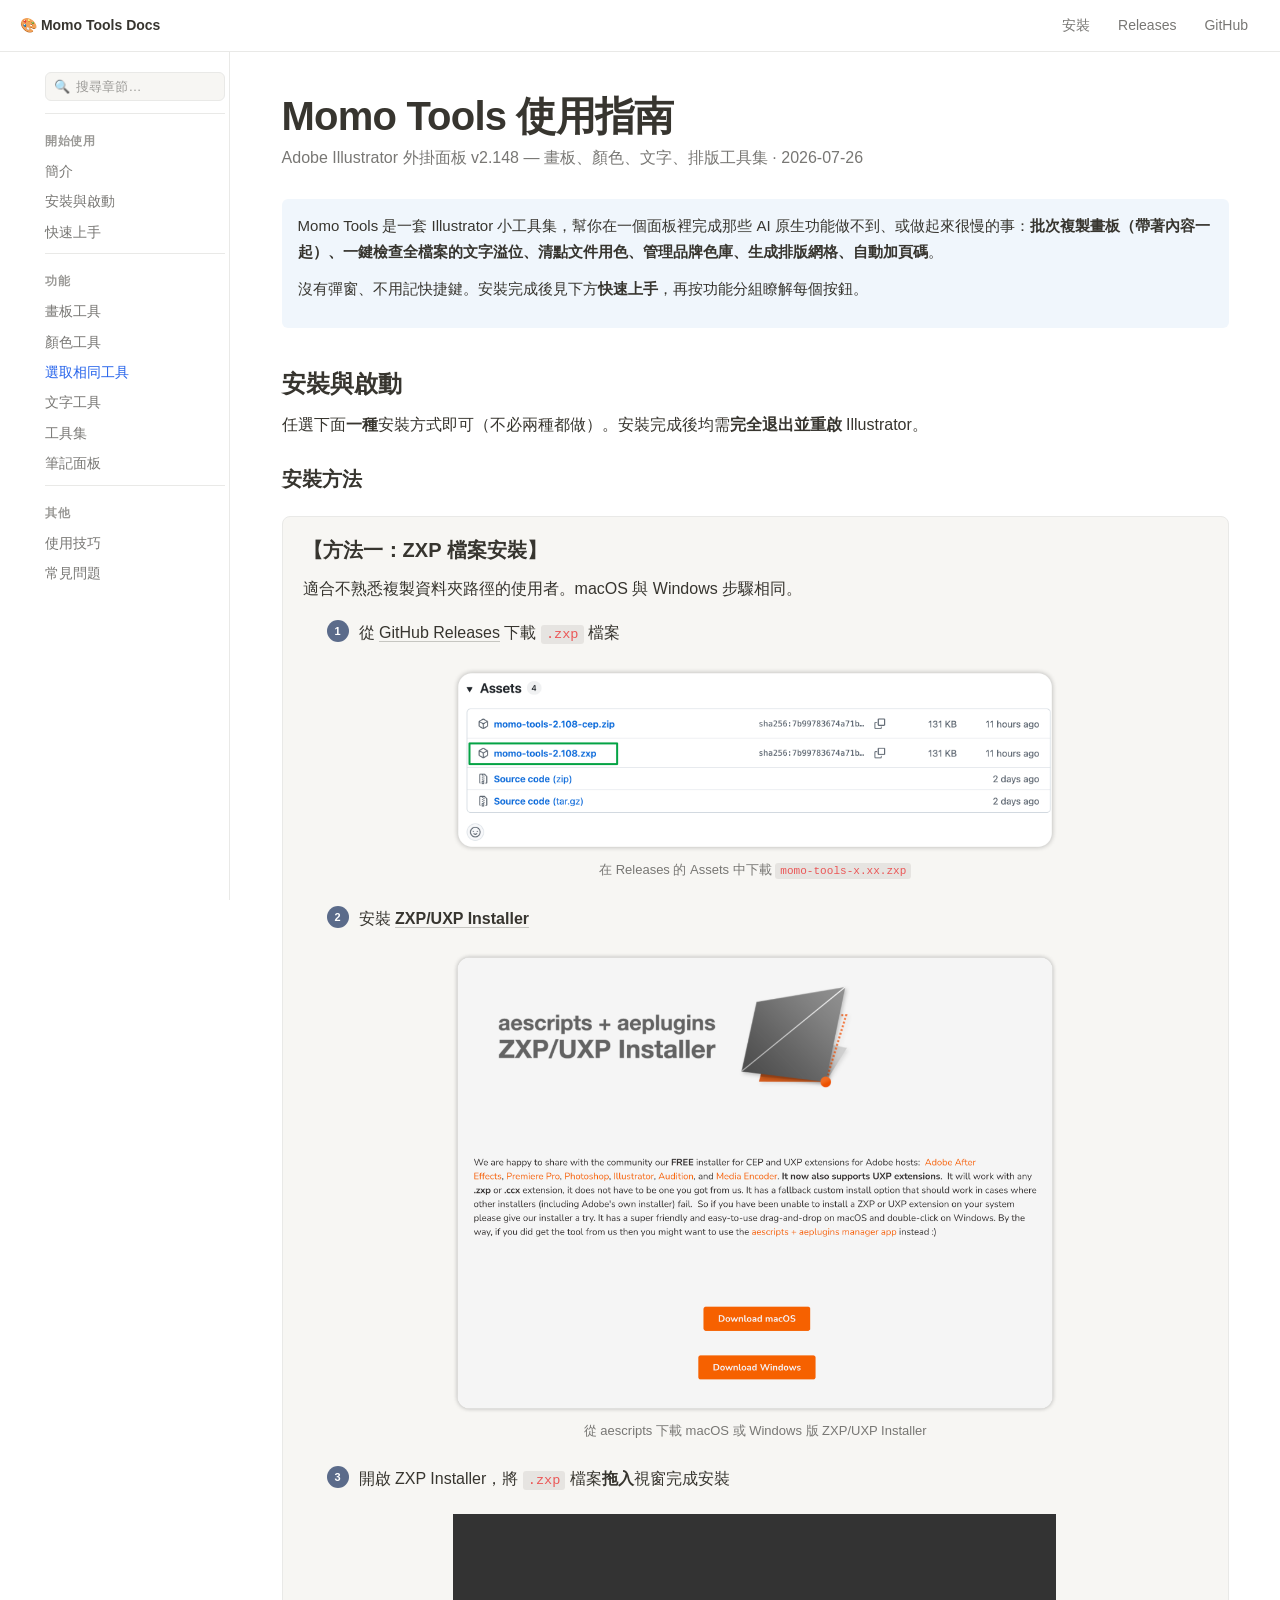
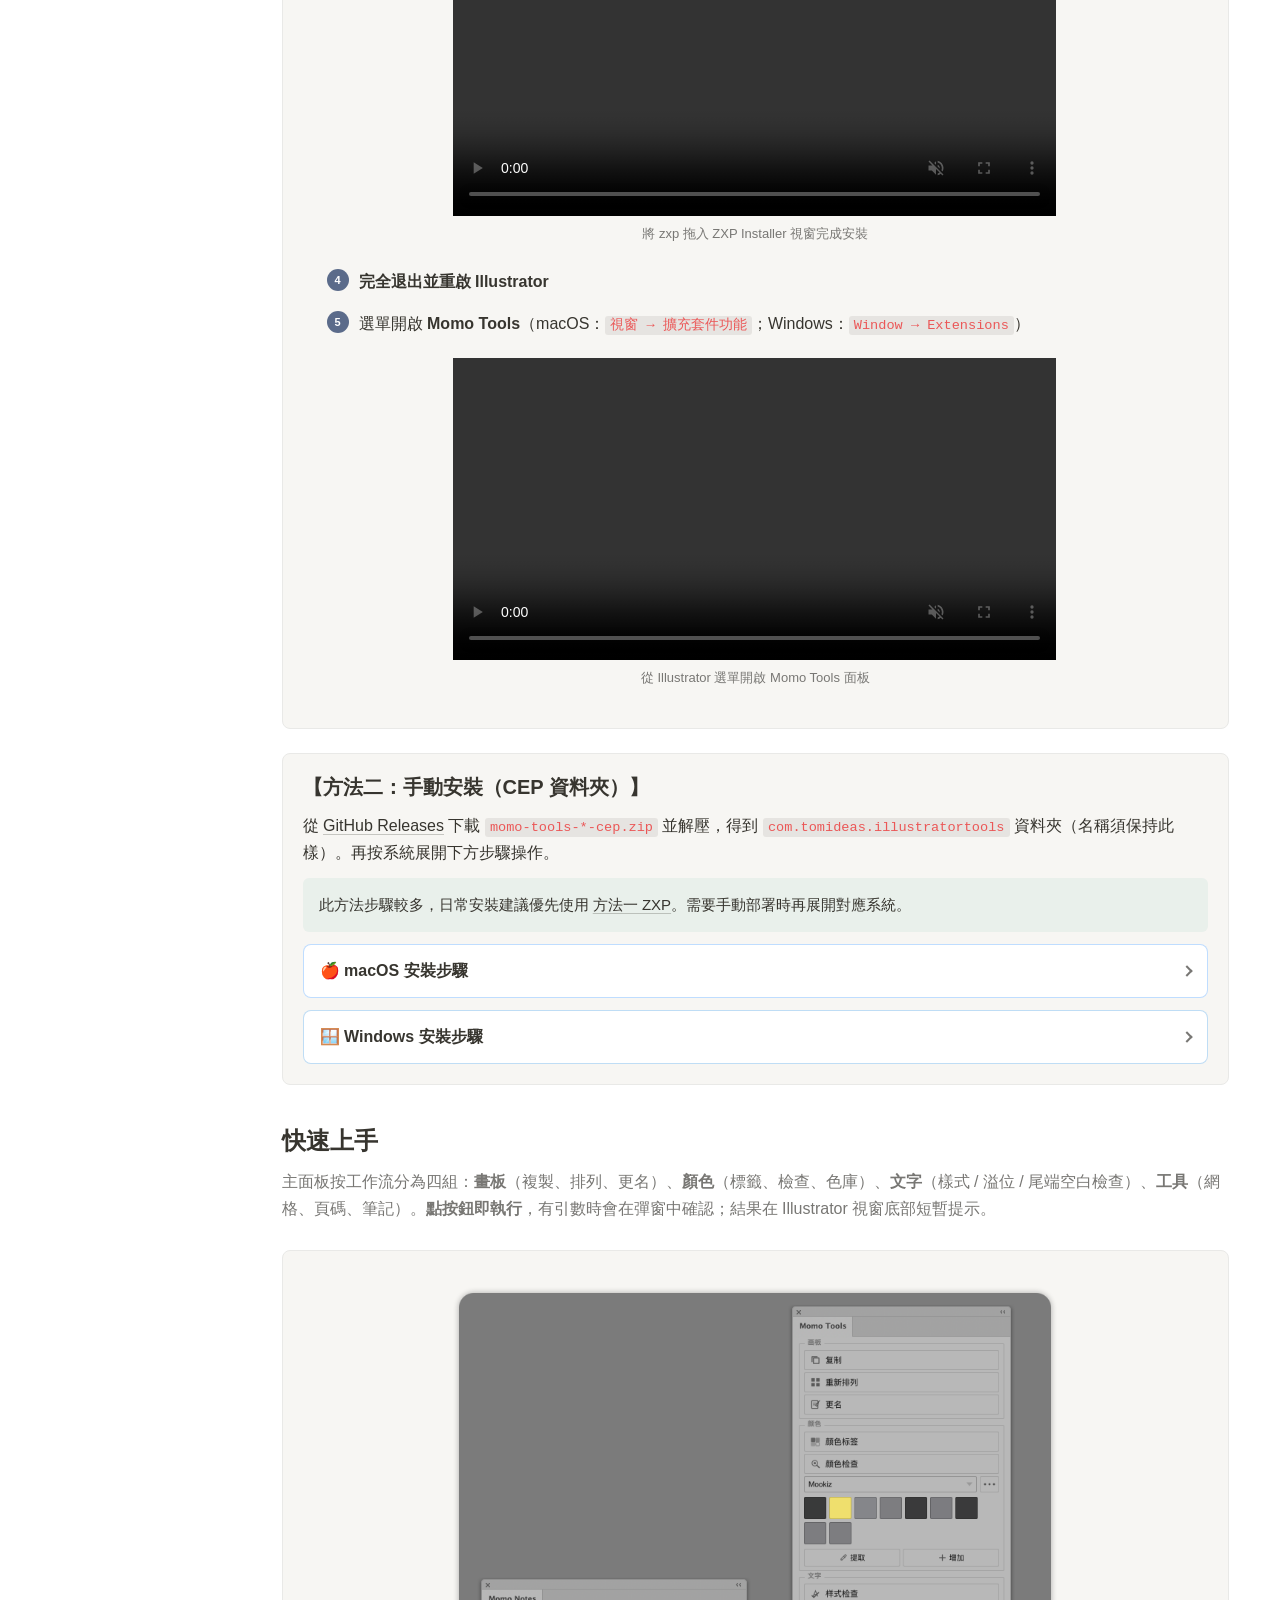
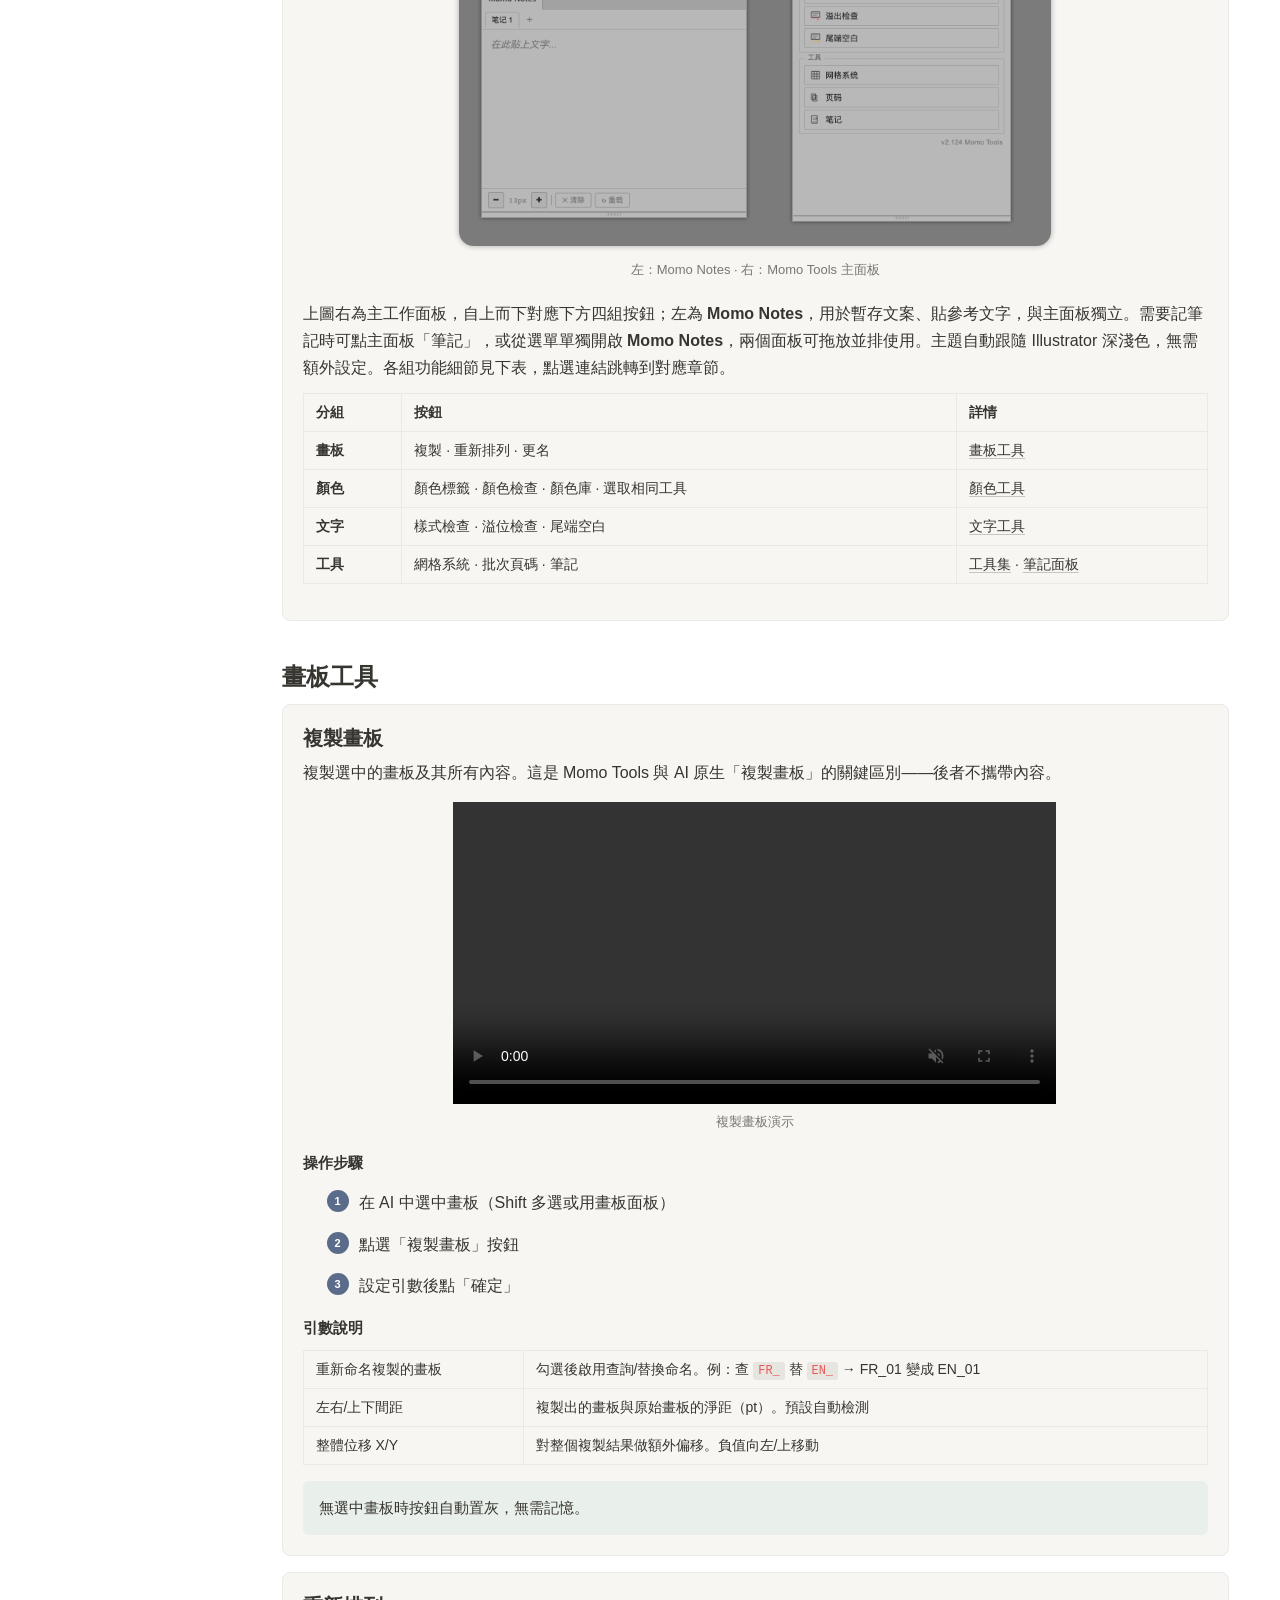
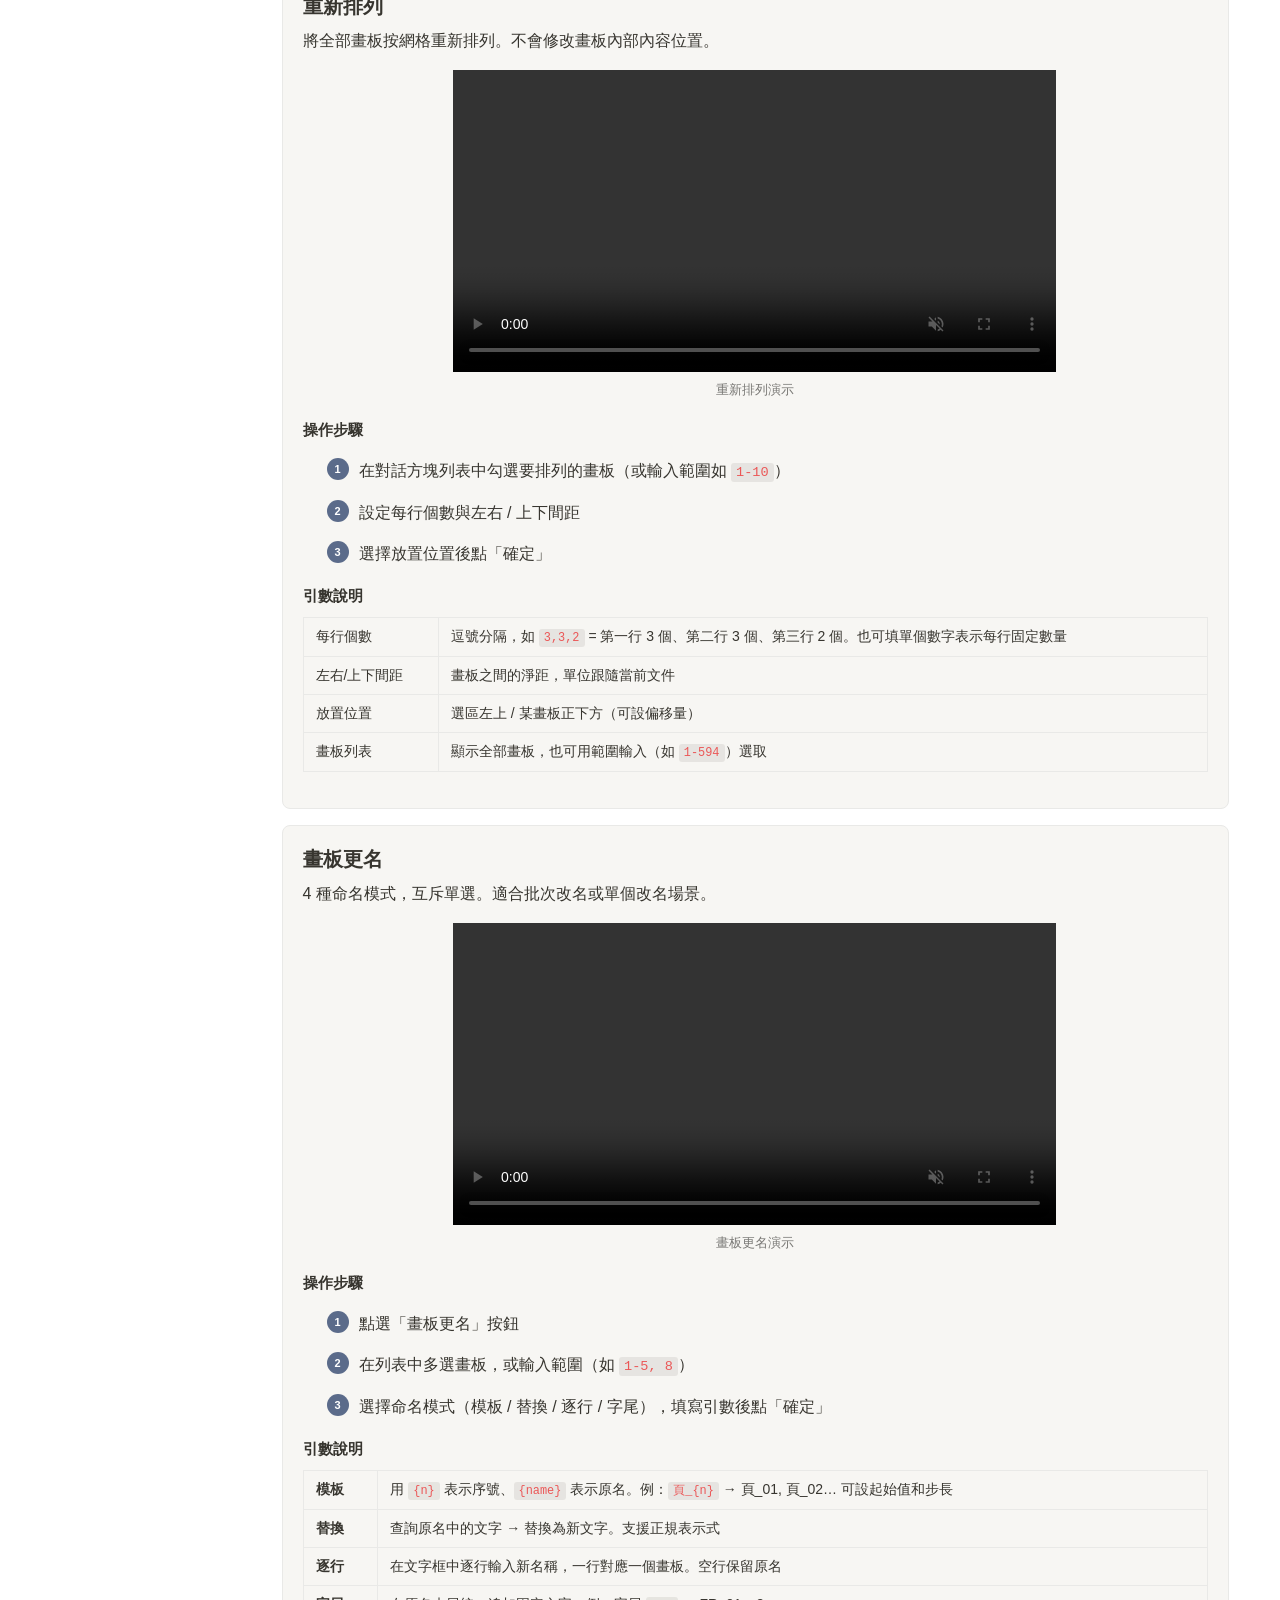
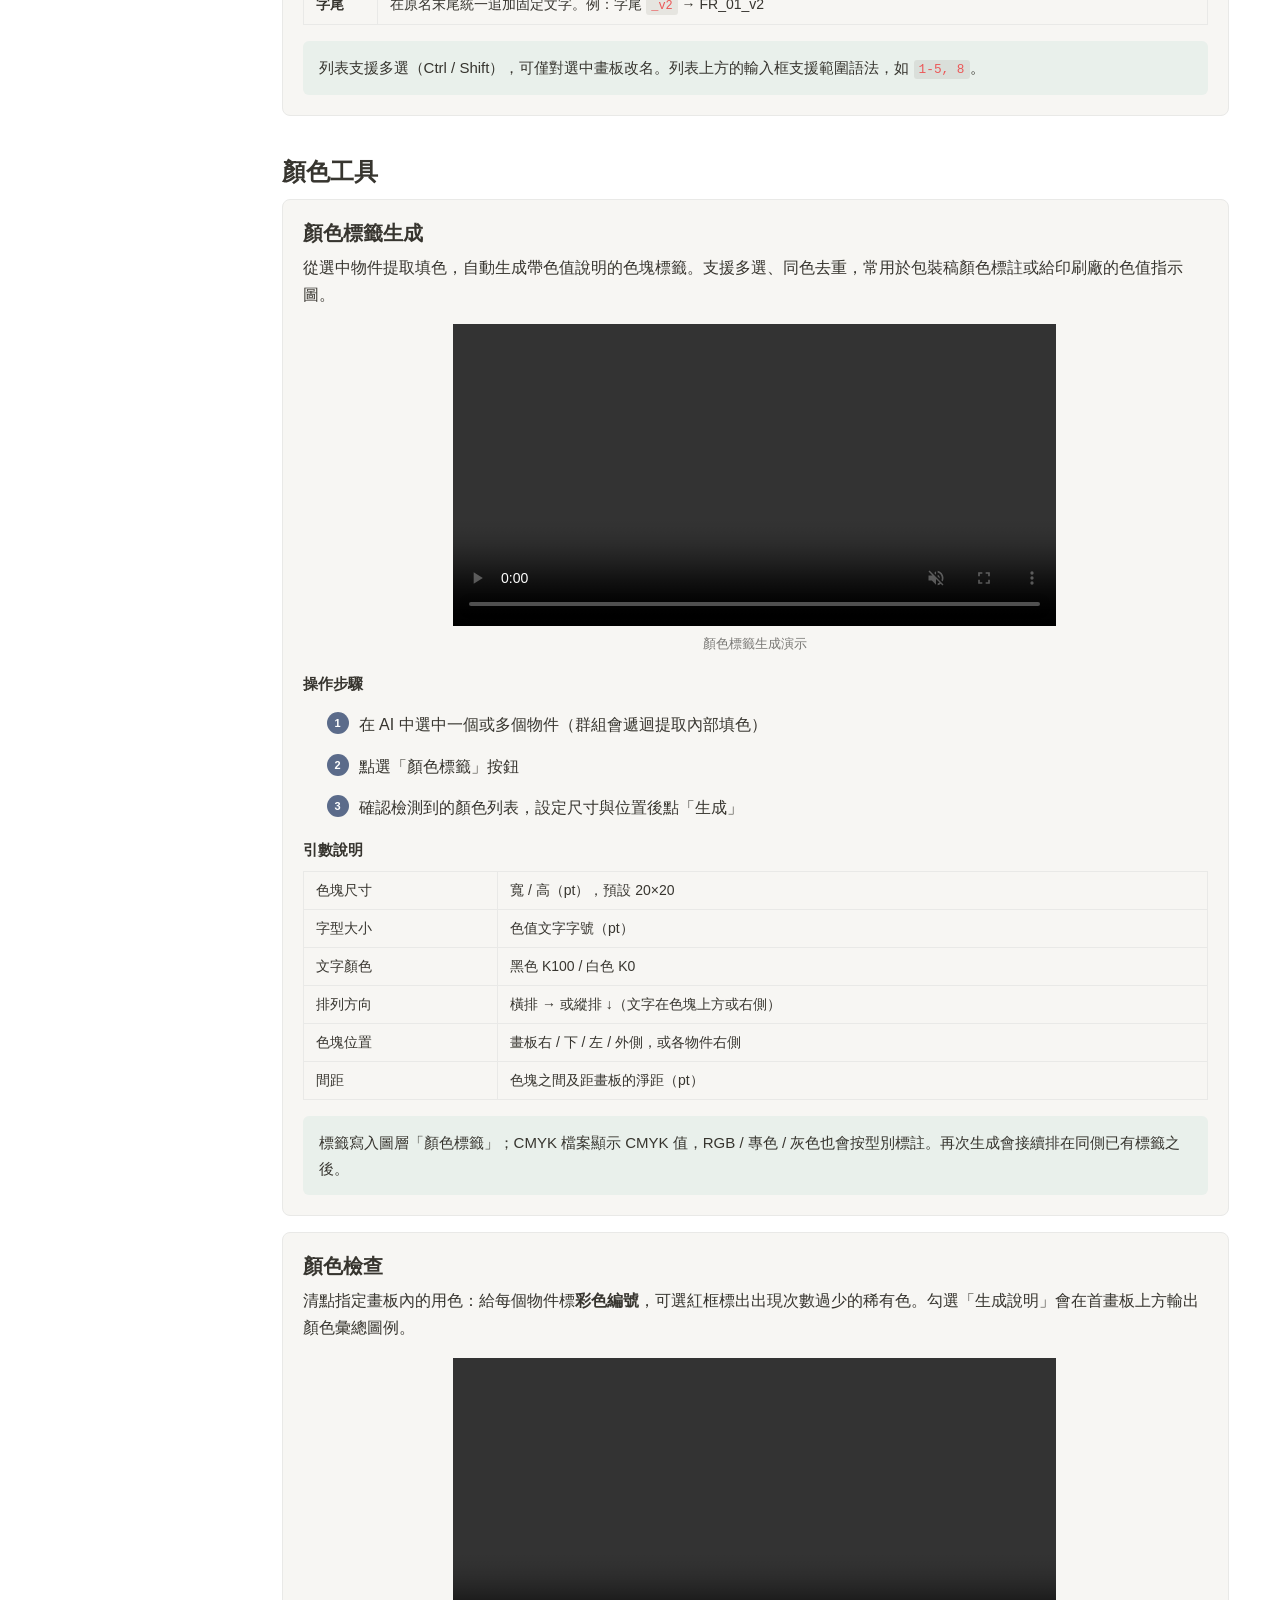
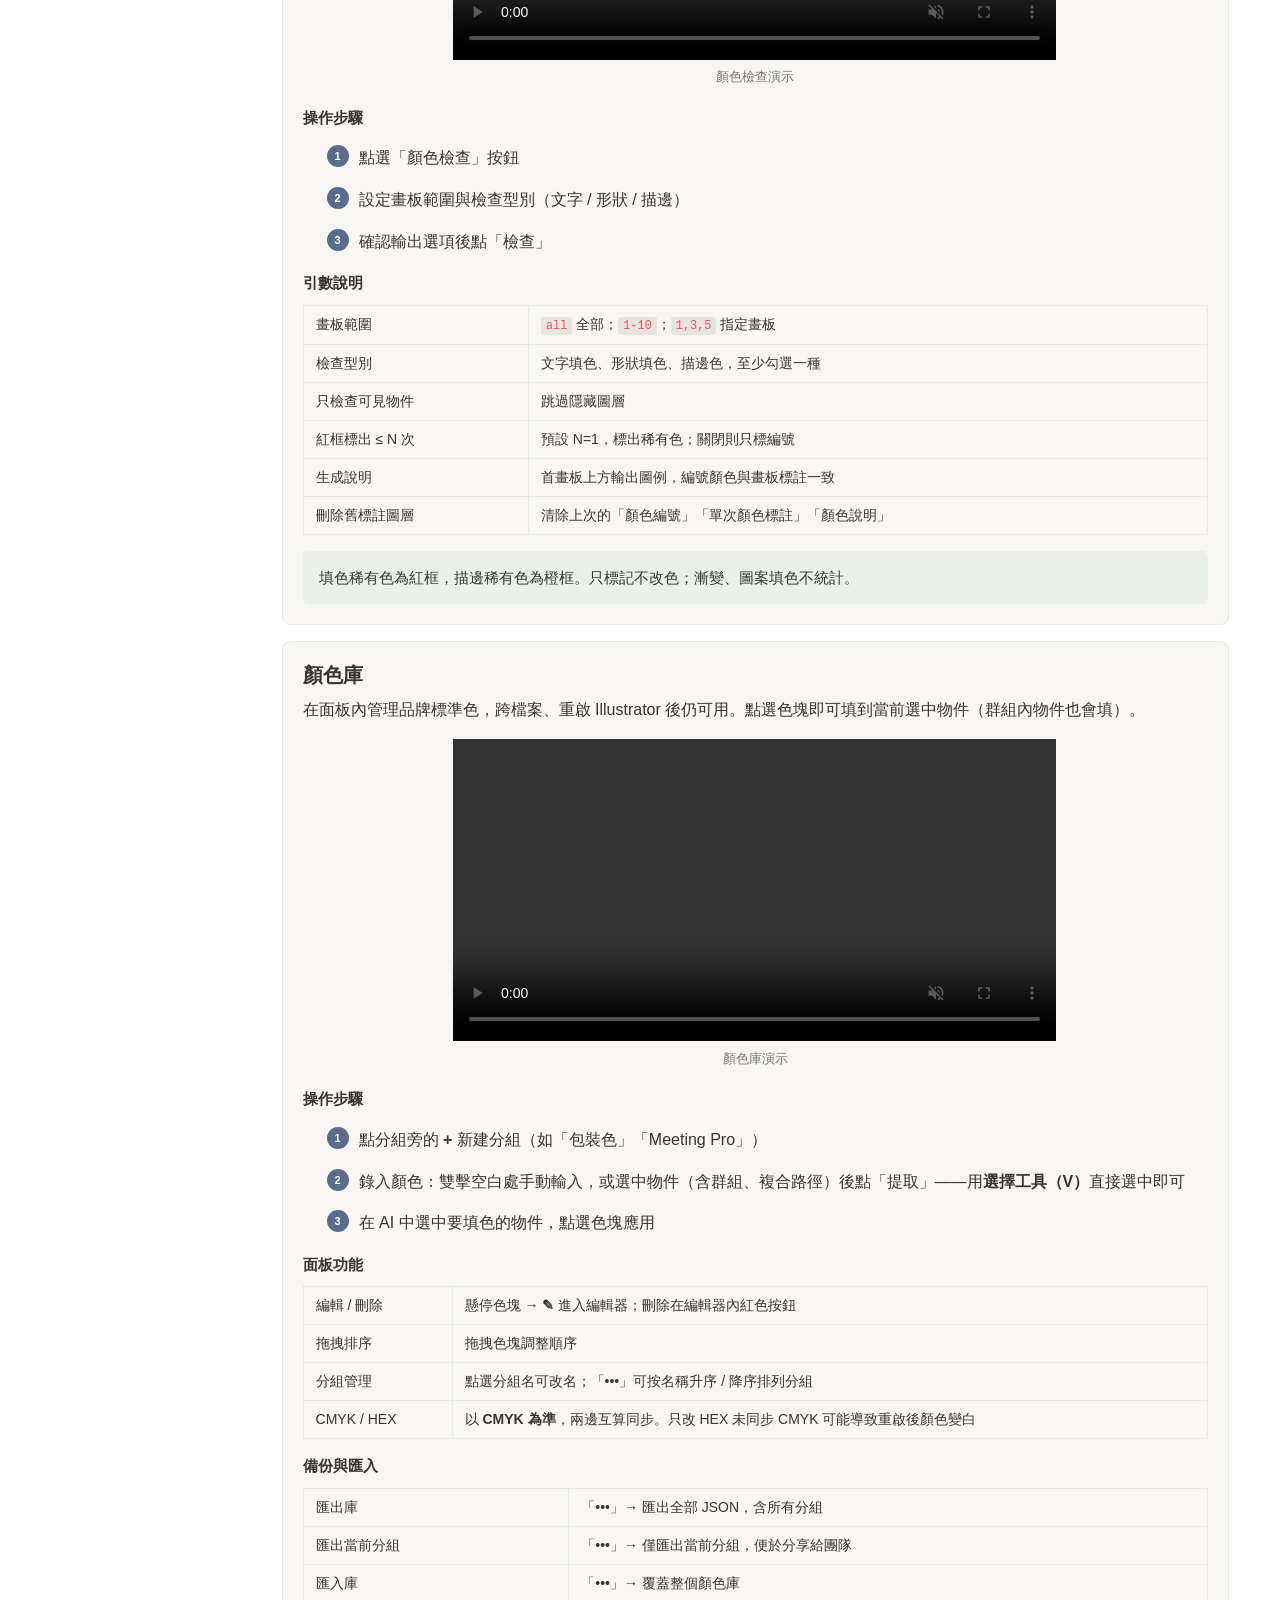
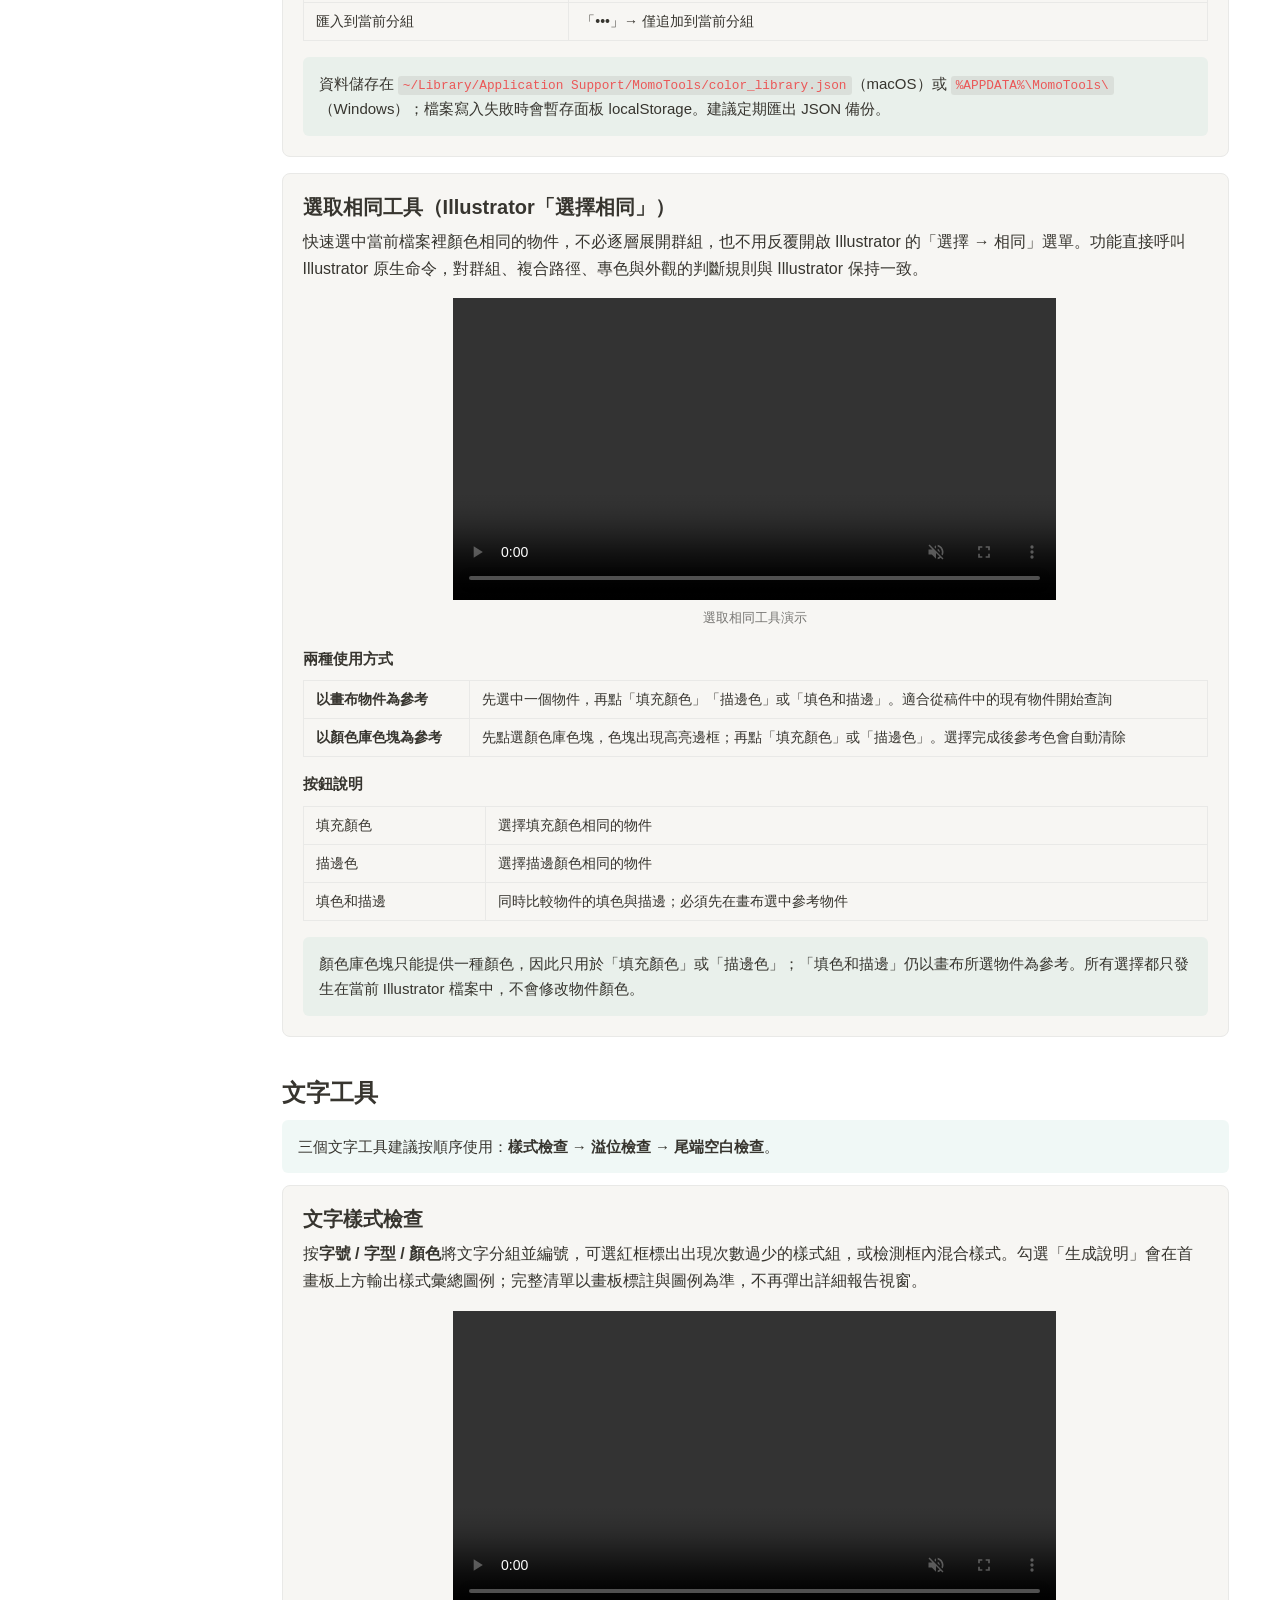
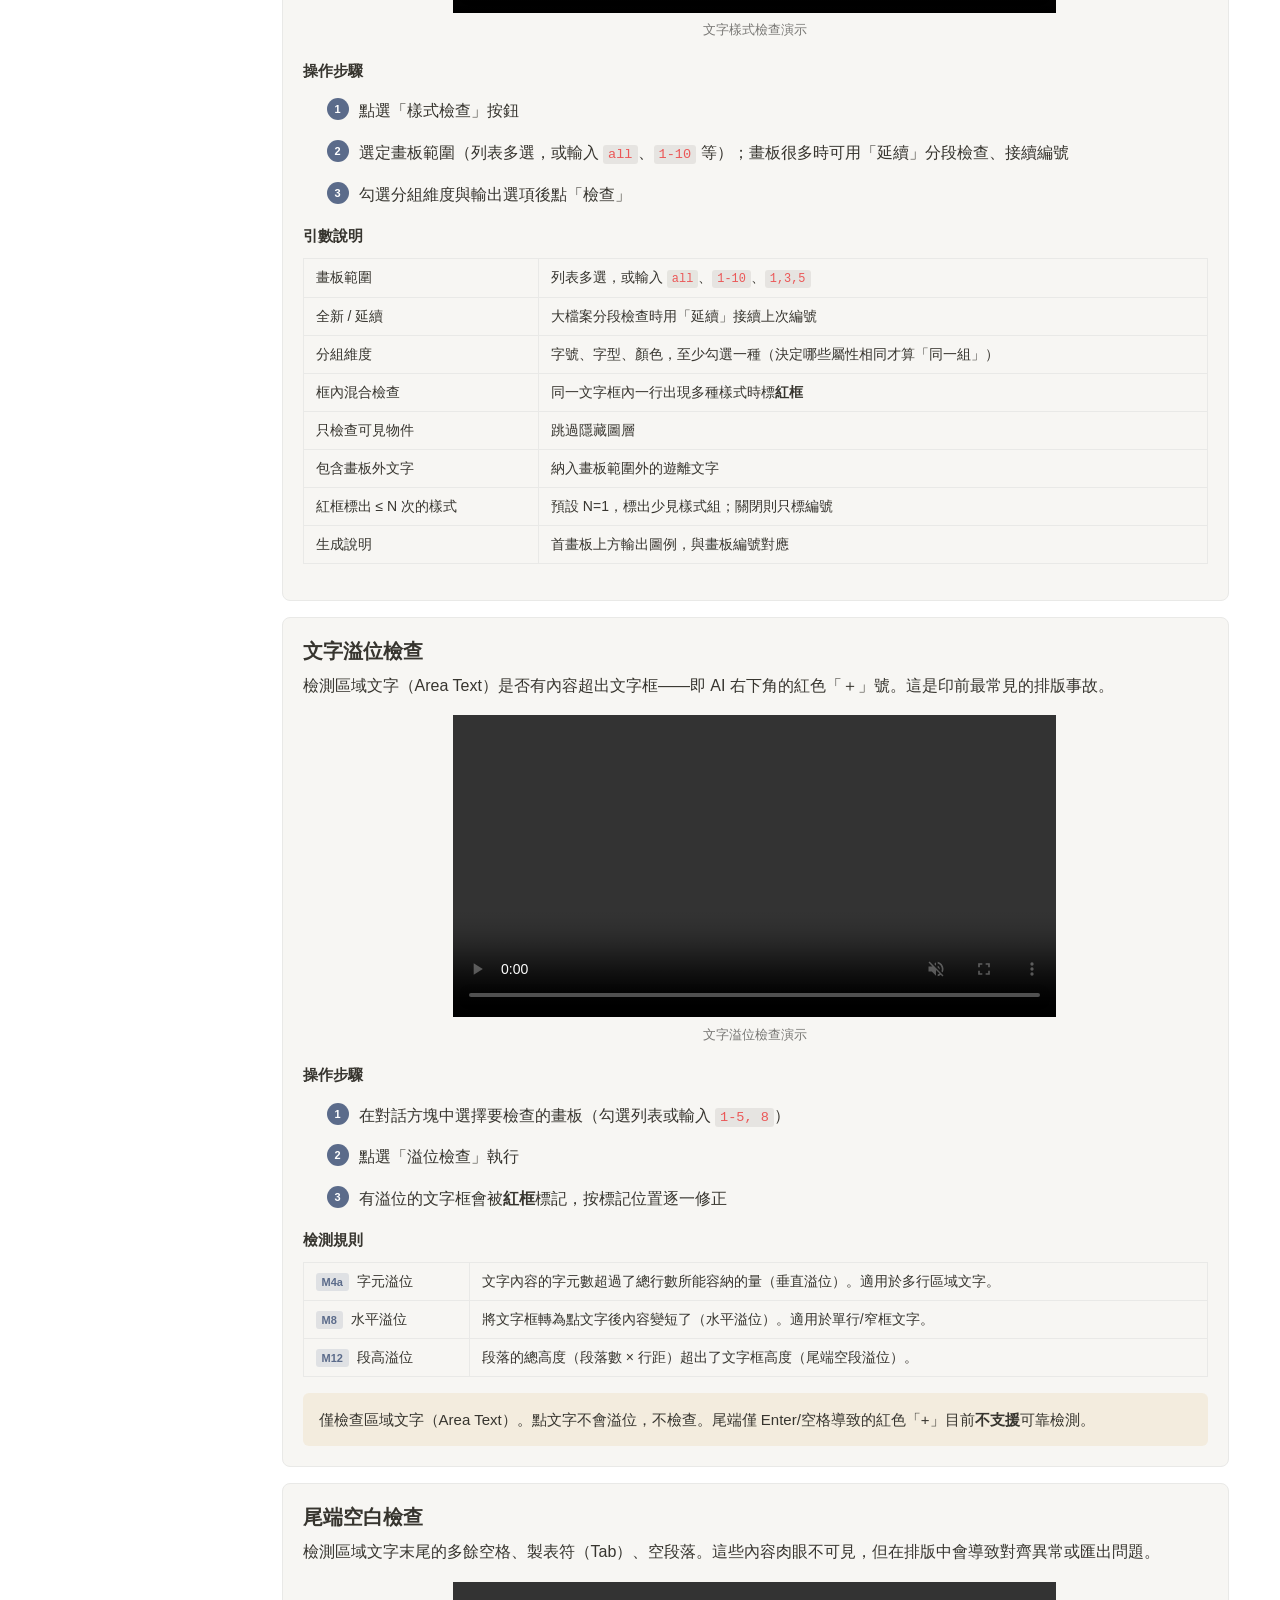
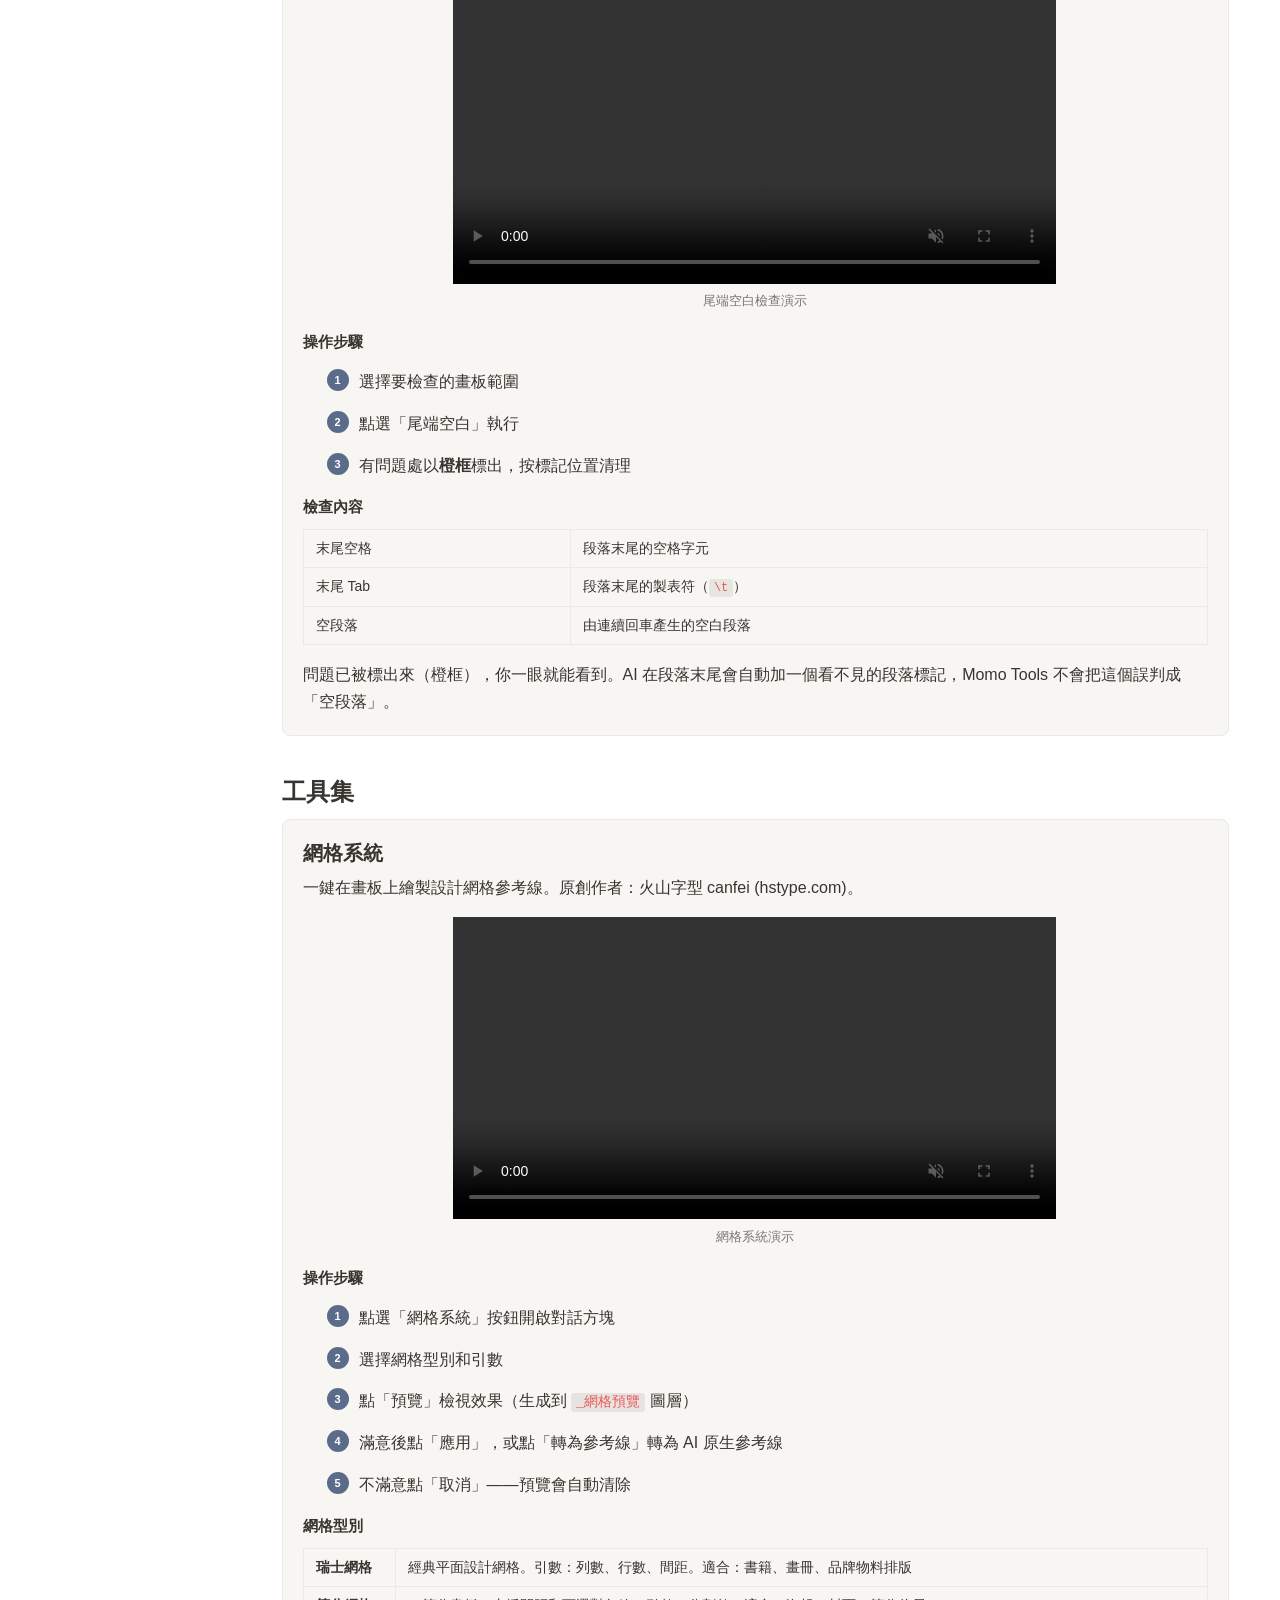
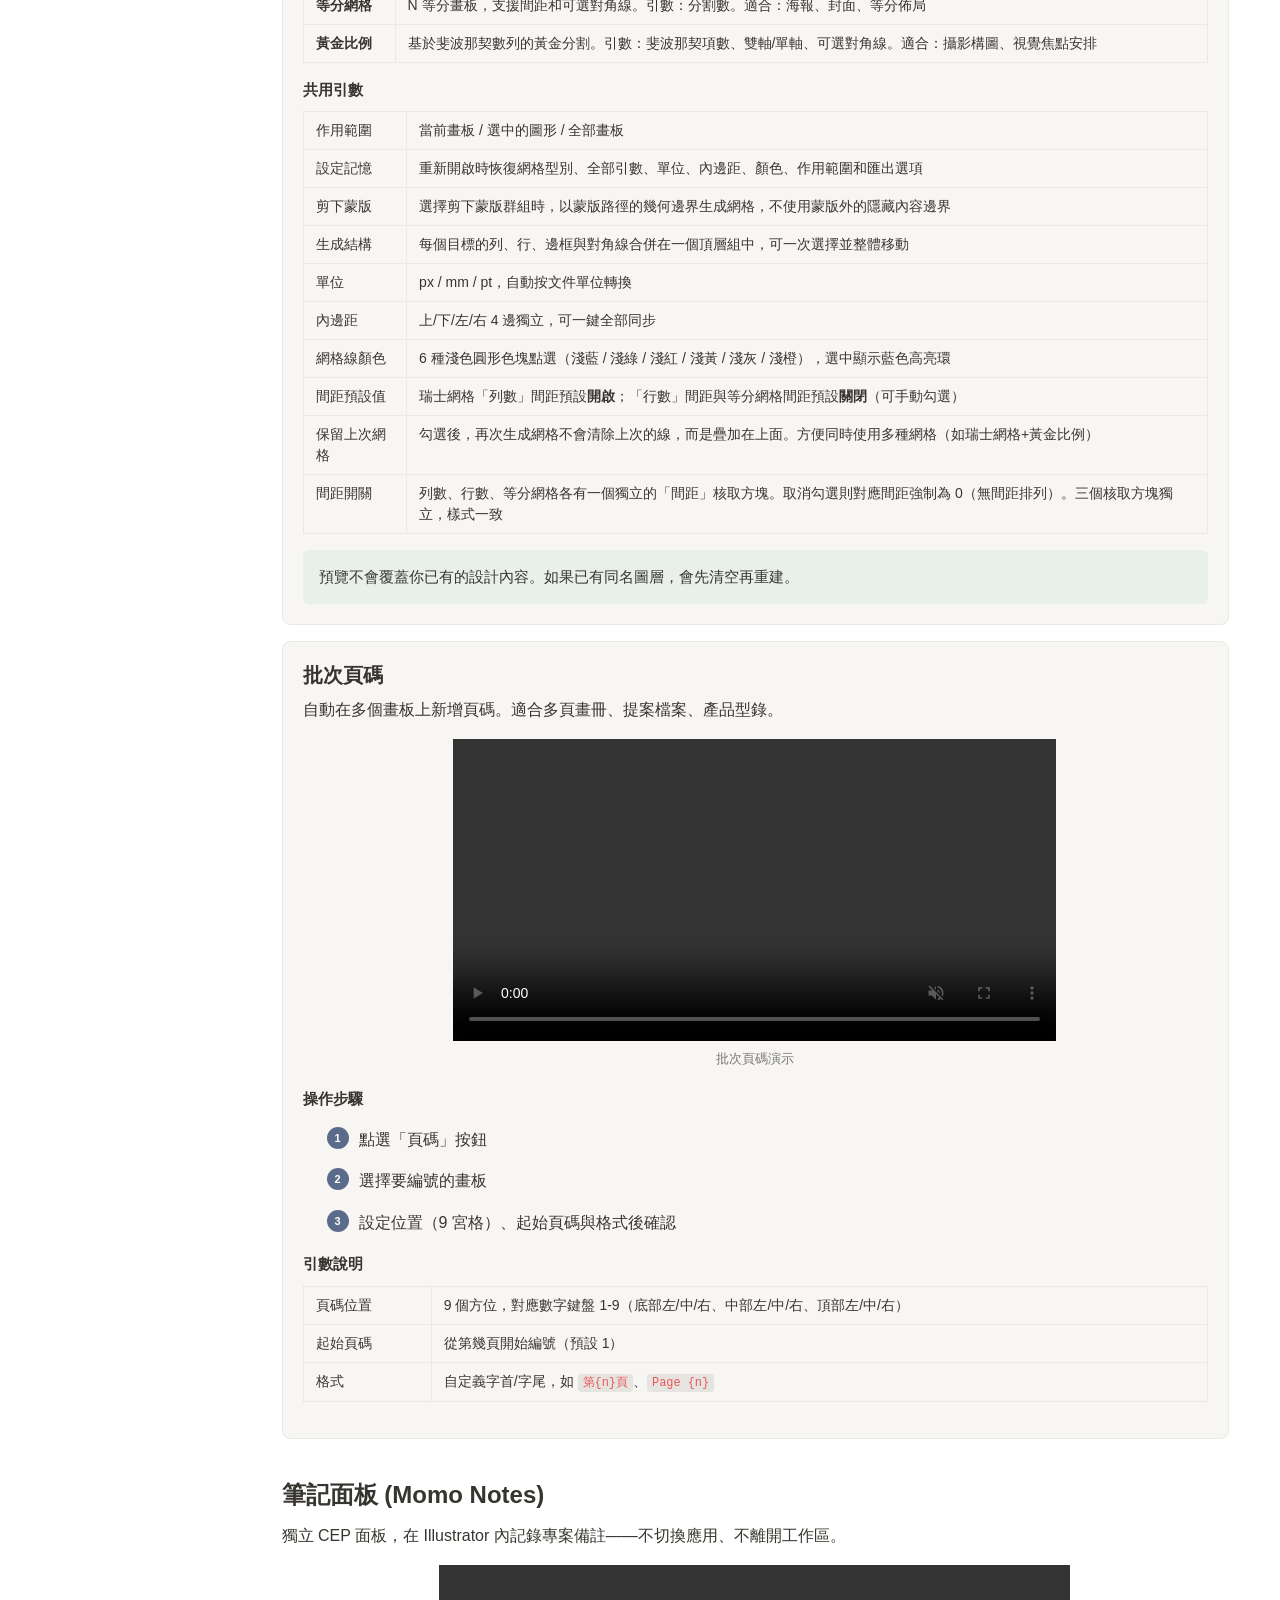
==== commit 6b7c7f3e: "docs(site): sync guide version to v2.148" ====
--- a/site/index.html
+++ b/site/index.html
@@ -3,7 +3,7 @@
 <head>
 <meta charset="utf-8">
 <meta name="viewport" content="width=device-width, initial-scale=1.0">
-<title>Momo Tools v2.147 — 使用指南</title>
+<title>Momo Tools v2.148 — 使用指南</title>
 <link rel="stylesheet" href="docs.css">
 </head>
 <body>
@@ -45,7 +45,7 @@
 <main class="main-content">
 
 <h1 id="intro">Momo Tools 使用指南</h1>
-<p class="page-desc">Adobe Illustrator 外掛面板 v2.147 — 畫板、顏色、文字、排版工具集 · 2026-07-26</p>
+<p class="page-desc">Adobe Illustrator 外掛面板 v2.148 — 畫板、顏色、文字、排版工具集 · 2026-07-26</p>
 
 <div class="callout info">
   <p>Momo Tools 是一套 Illustrator 小工具集，幫你在一個面板裡完成那些 AI 原生功能做不到、或做起來很慢的事：<strong>批次複製畫板（帶著內容一起）、一鍵檢查全檔案的文字溢位、清點文件用色、管理品牌色庫、生成排版網格、自動加頁碼</strong>。</p>
@@ -767,14 +767,14 @@
     <li>完全退出並重啟 Illustrator</li>
   </ol>
   <p>顏色庫（<code>MomoTools/</code>）與筆記資料與擴充套件資料夾分開存放，覆蓋更新不會刪除它們。</p>
-  <p class="callout tip">當前文件對應版本：<b>v2.147</b> · 釋出日期：2026-07-26 · <a href="https://github.com/tomideas/momo-illustrator/blob/main/CHANGELOG.md">完整更新日誌</a></p>
+  <p class="callout tip">當前文件對應版本：<b>v2.148</b> · 釋出日期：2026-07-26 · <a href="https://github.com/tomideas/momo-illustrator/blob/main/CHANGELOG.md">完整更新日誌</a></p>
 </div>
 
 </main>
 </div>
 
 <footer class="site-footer">
-  Momo Tools v2.147 · © 2026 Momo (tomideas) · 網格系統 © canfei / 火山字型 (hstype.com)
+  Momo Tools v2.148 · © 2026 Momo (tomideas) · 網格系統 © canfei / 火山字型 (hstype.com)
 </footer>
 
 <script src="docs.js"></script>
